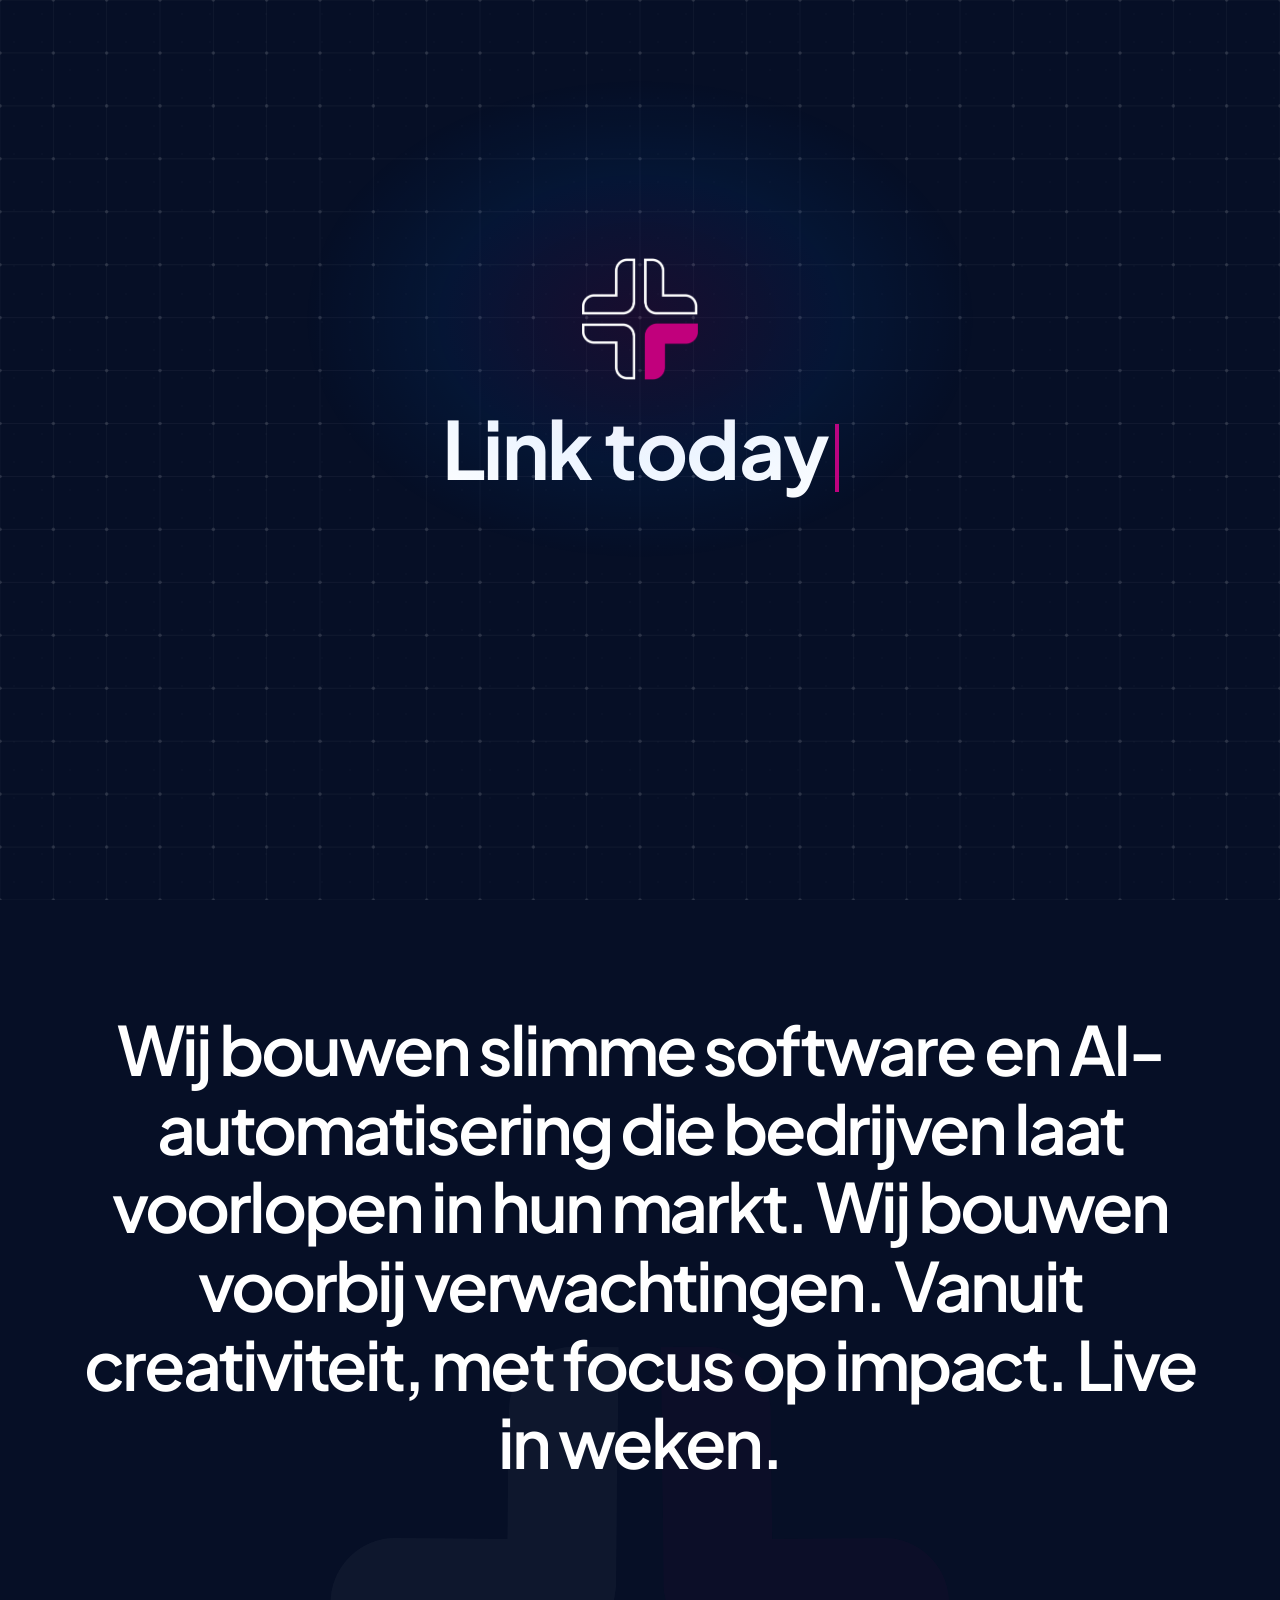
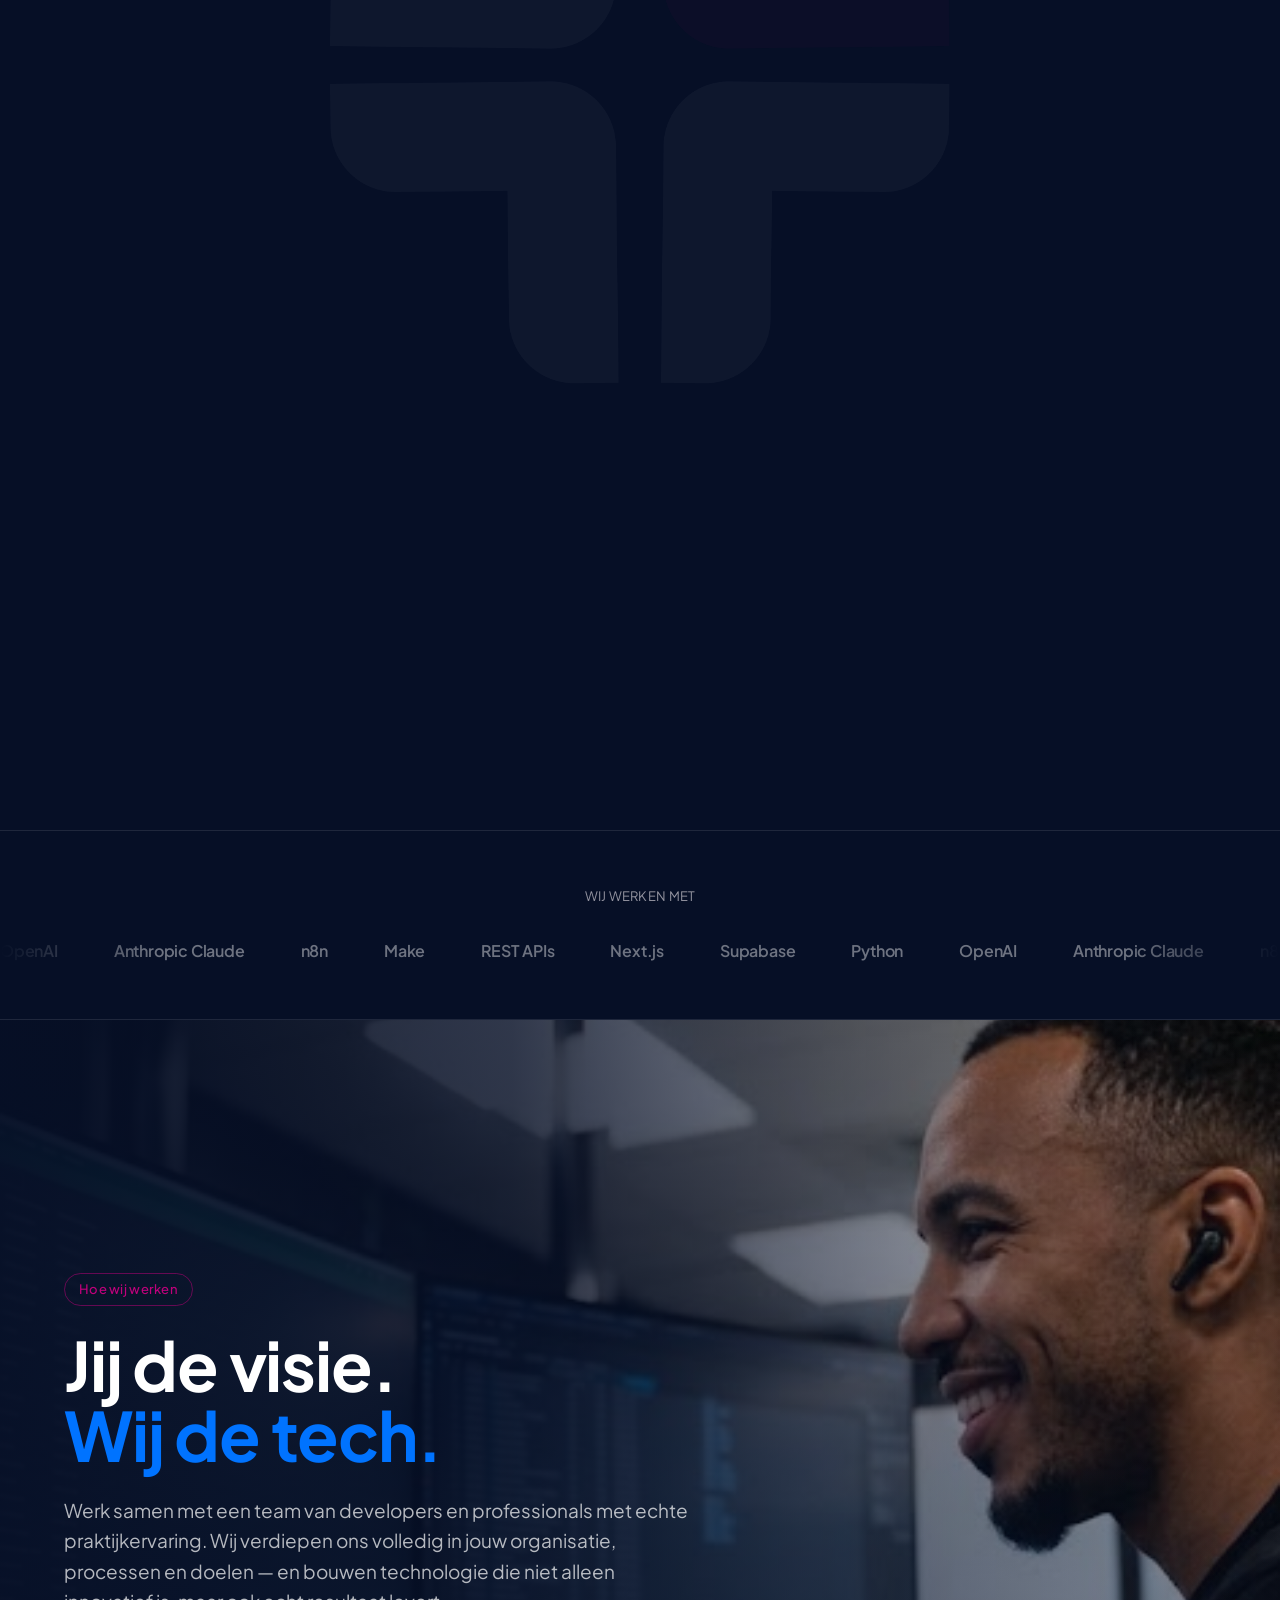
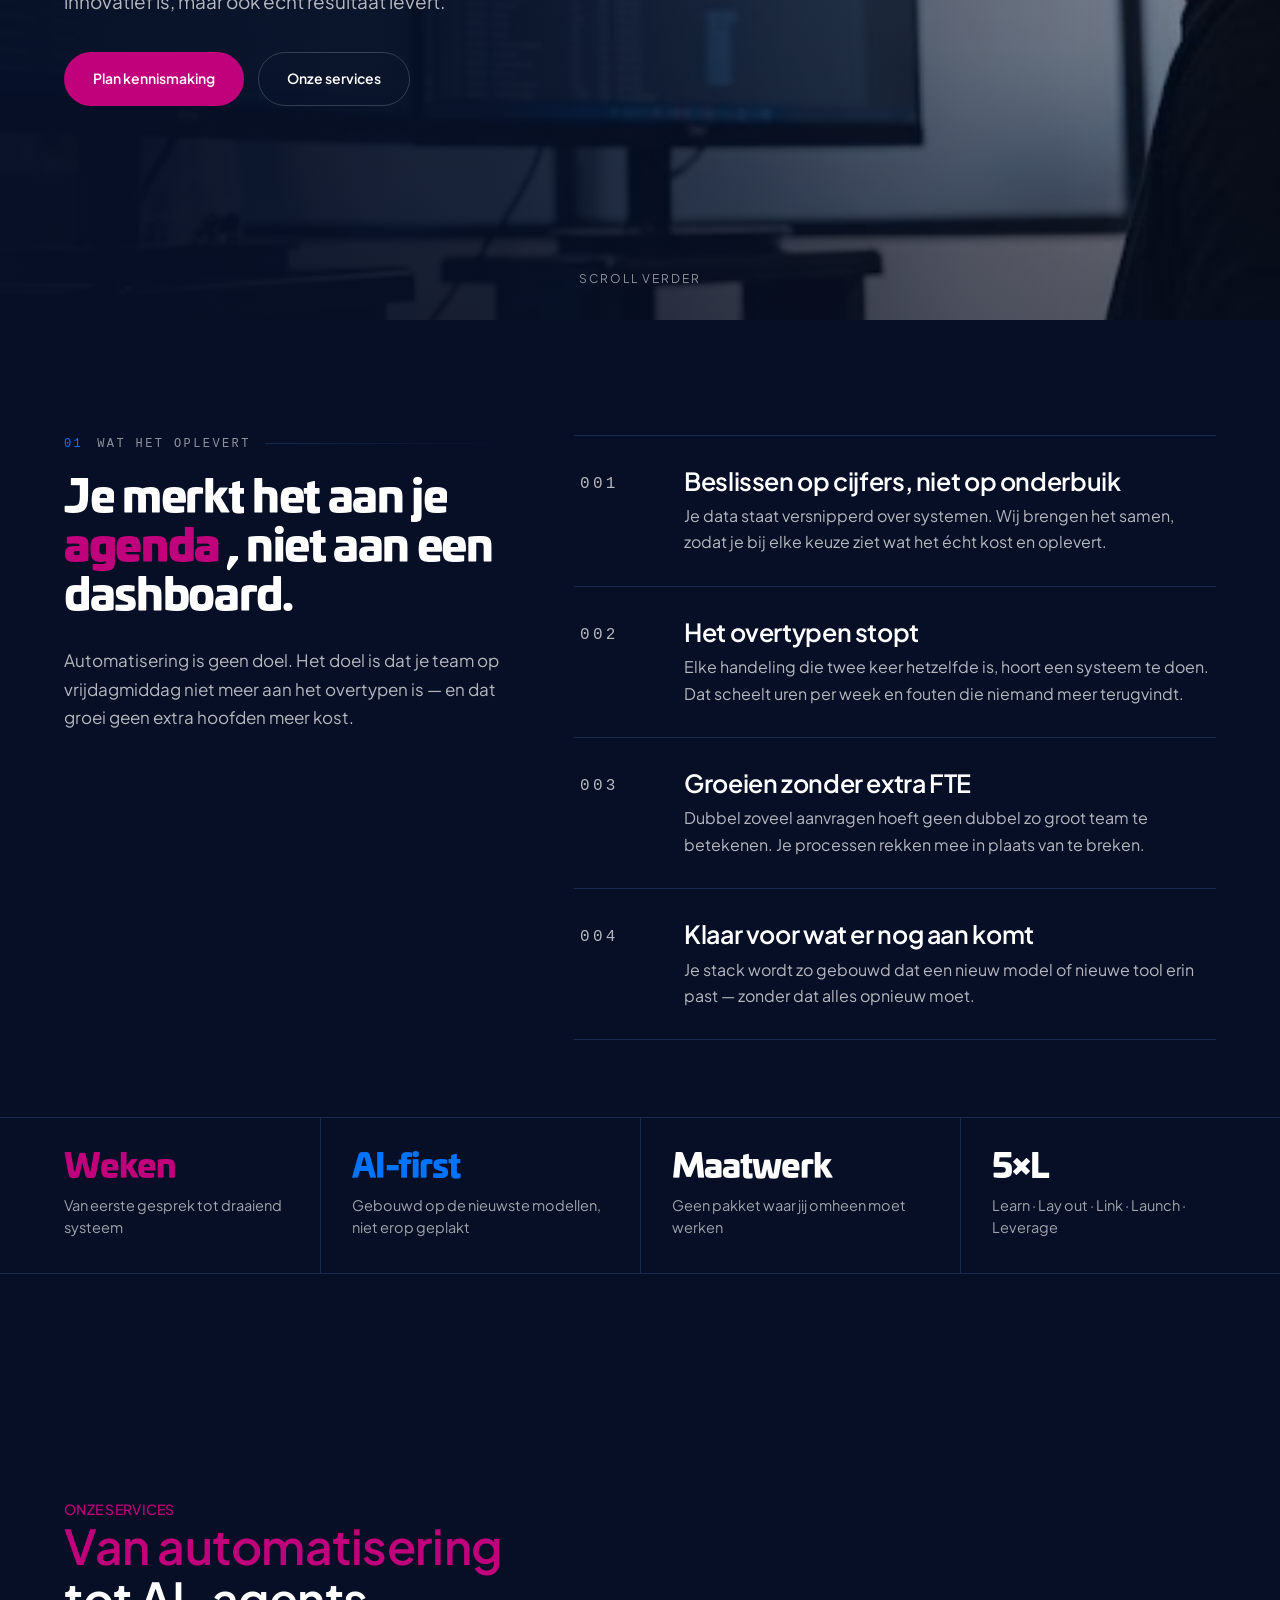
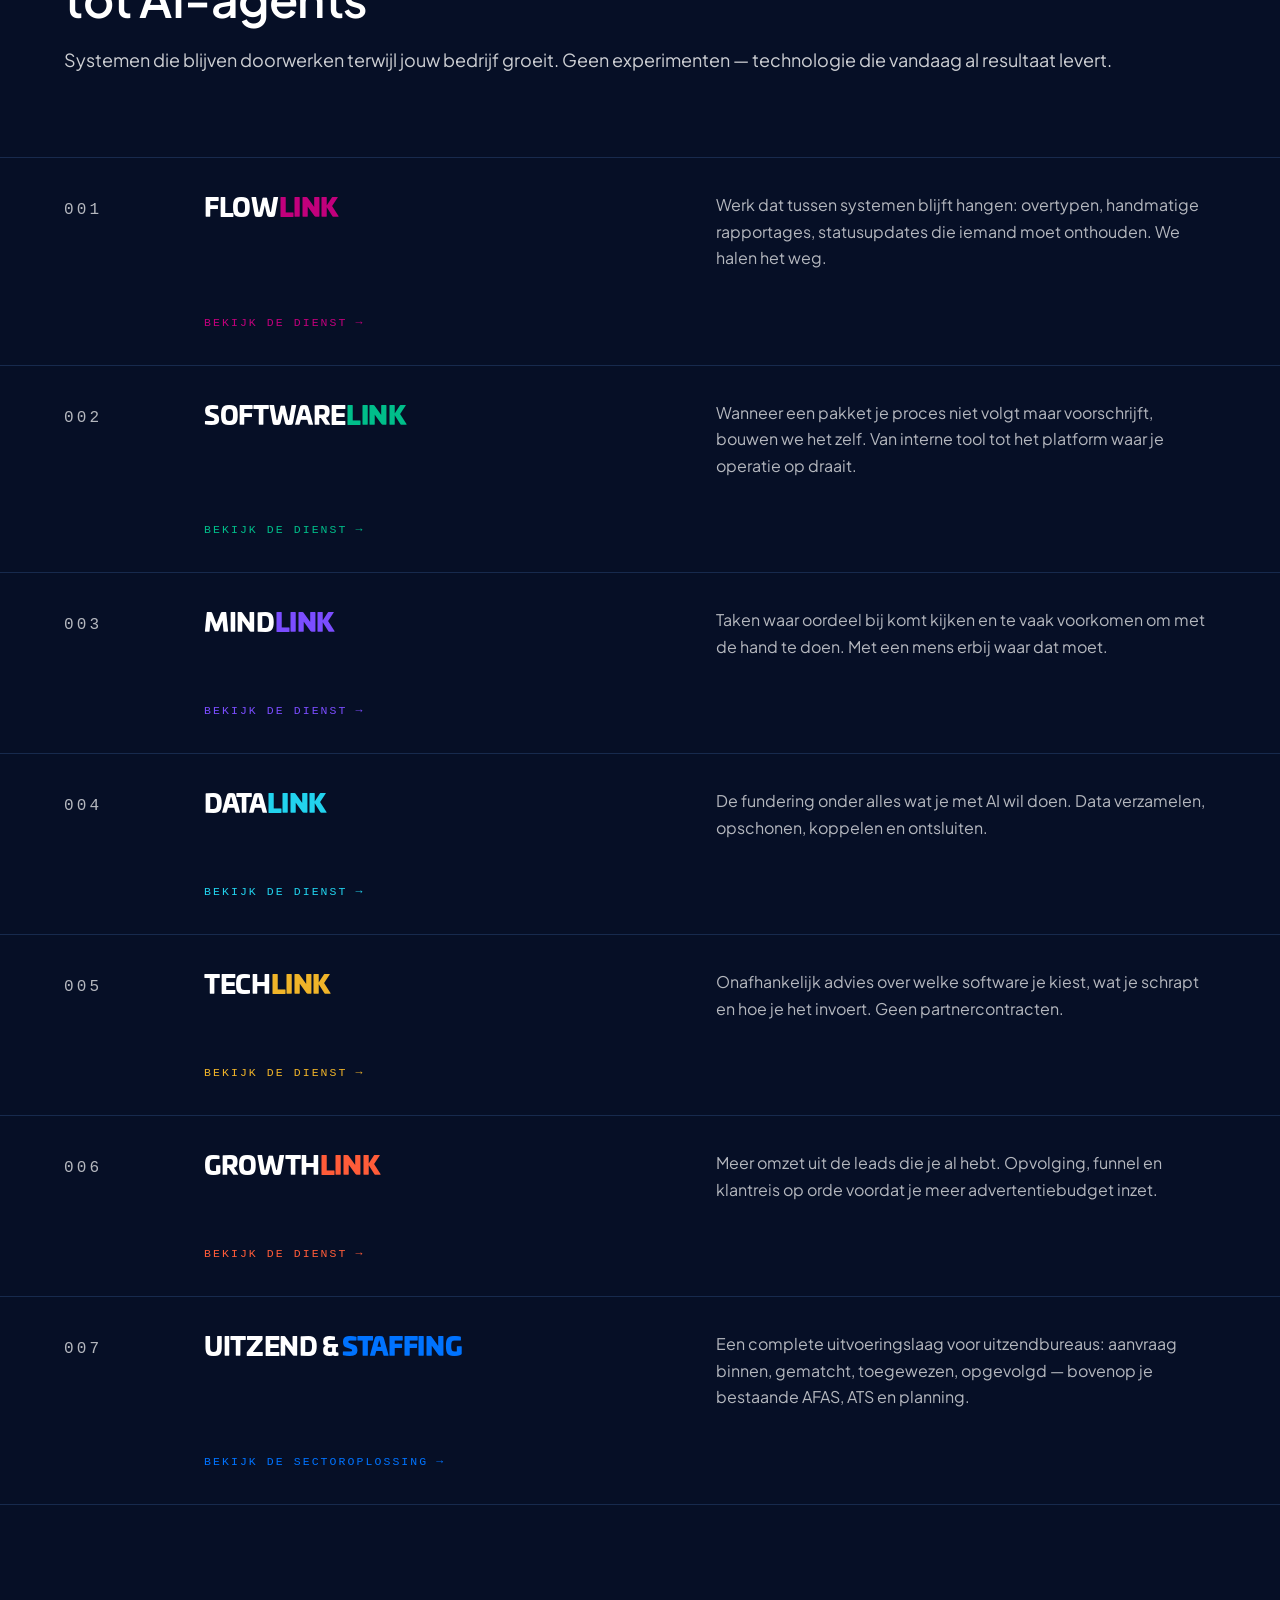
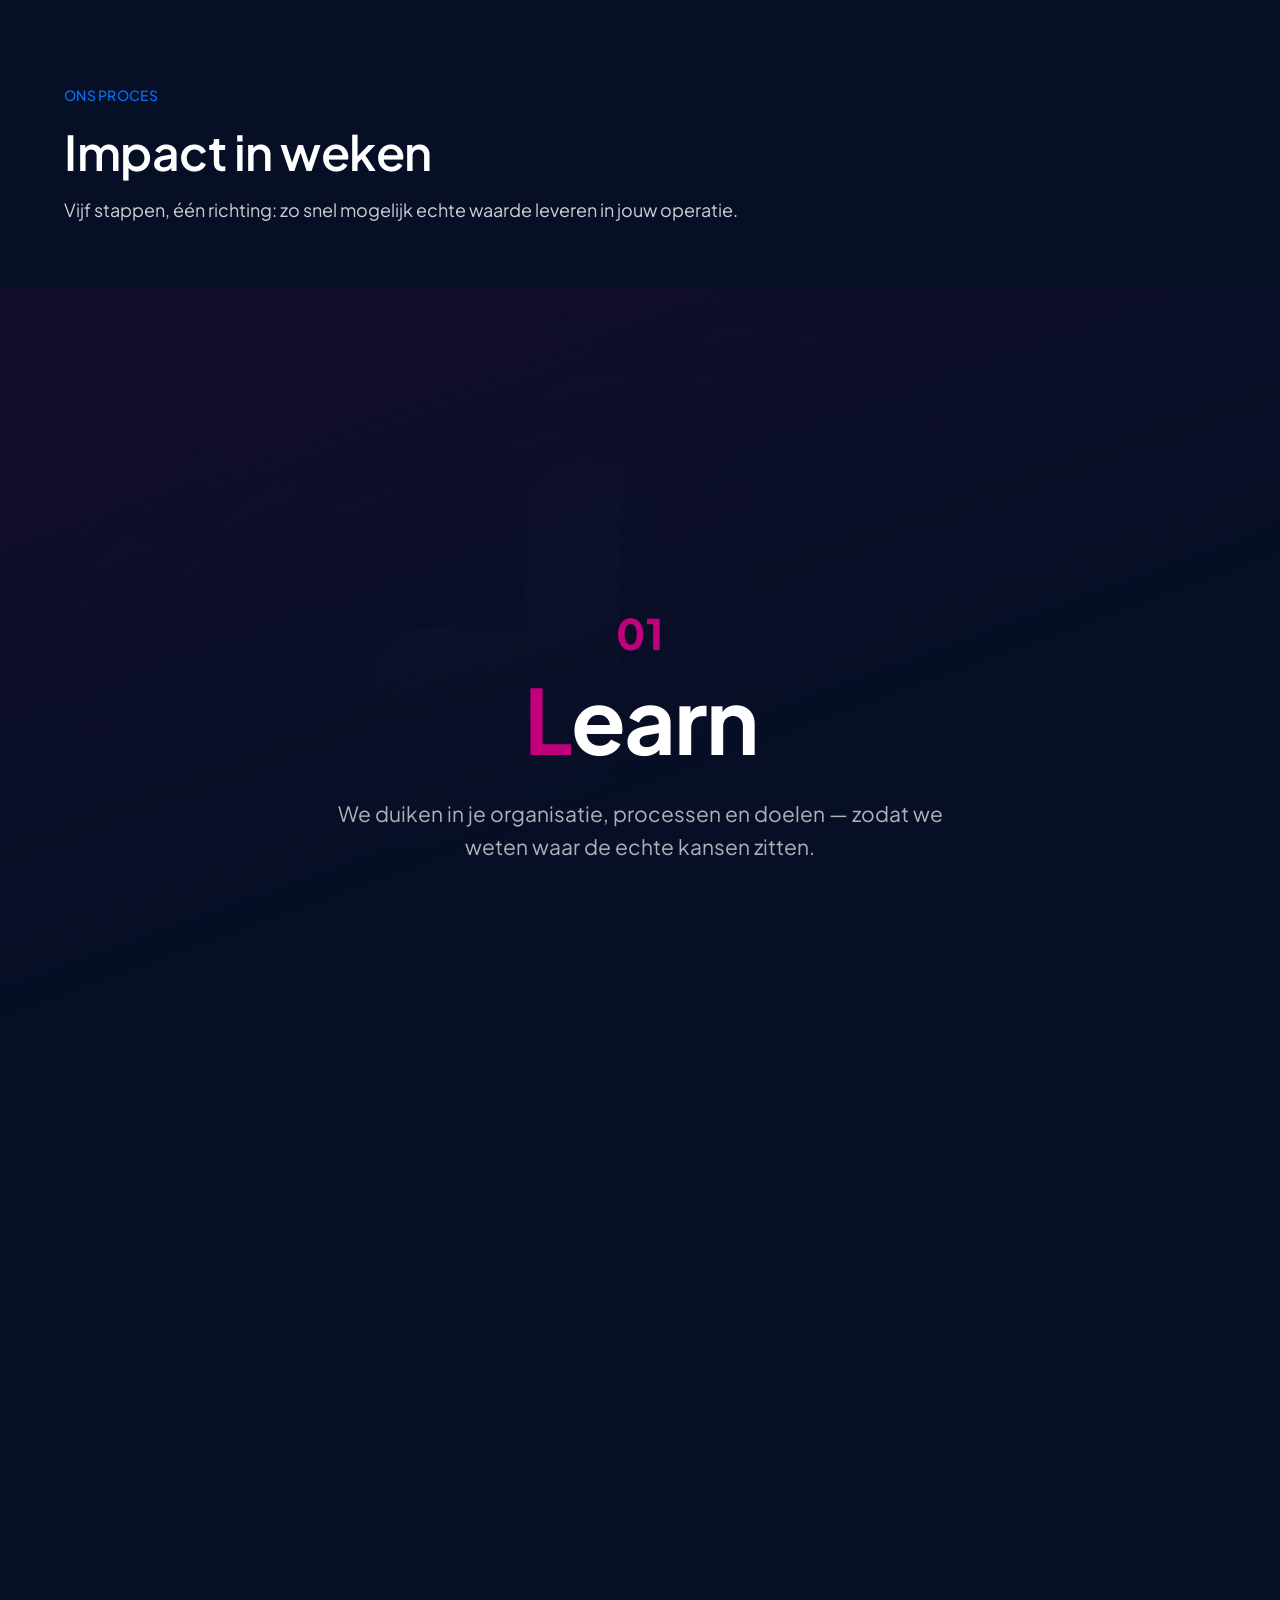
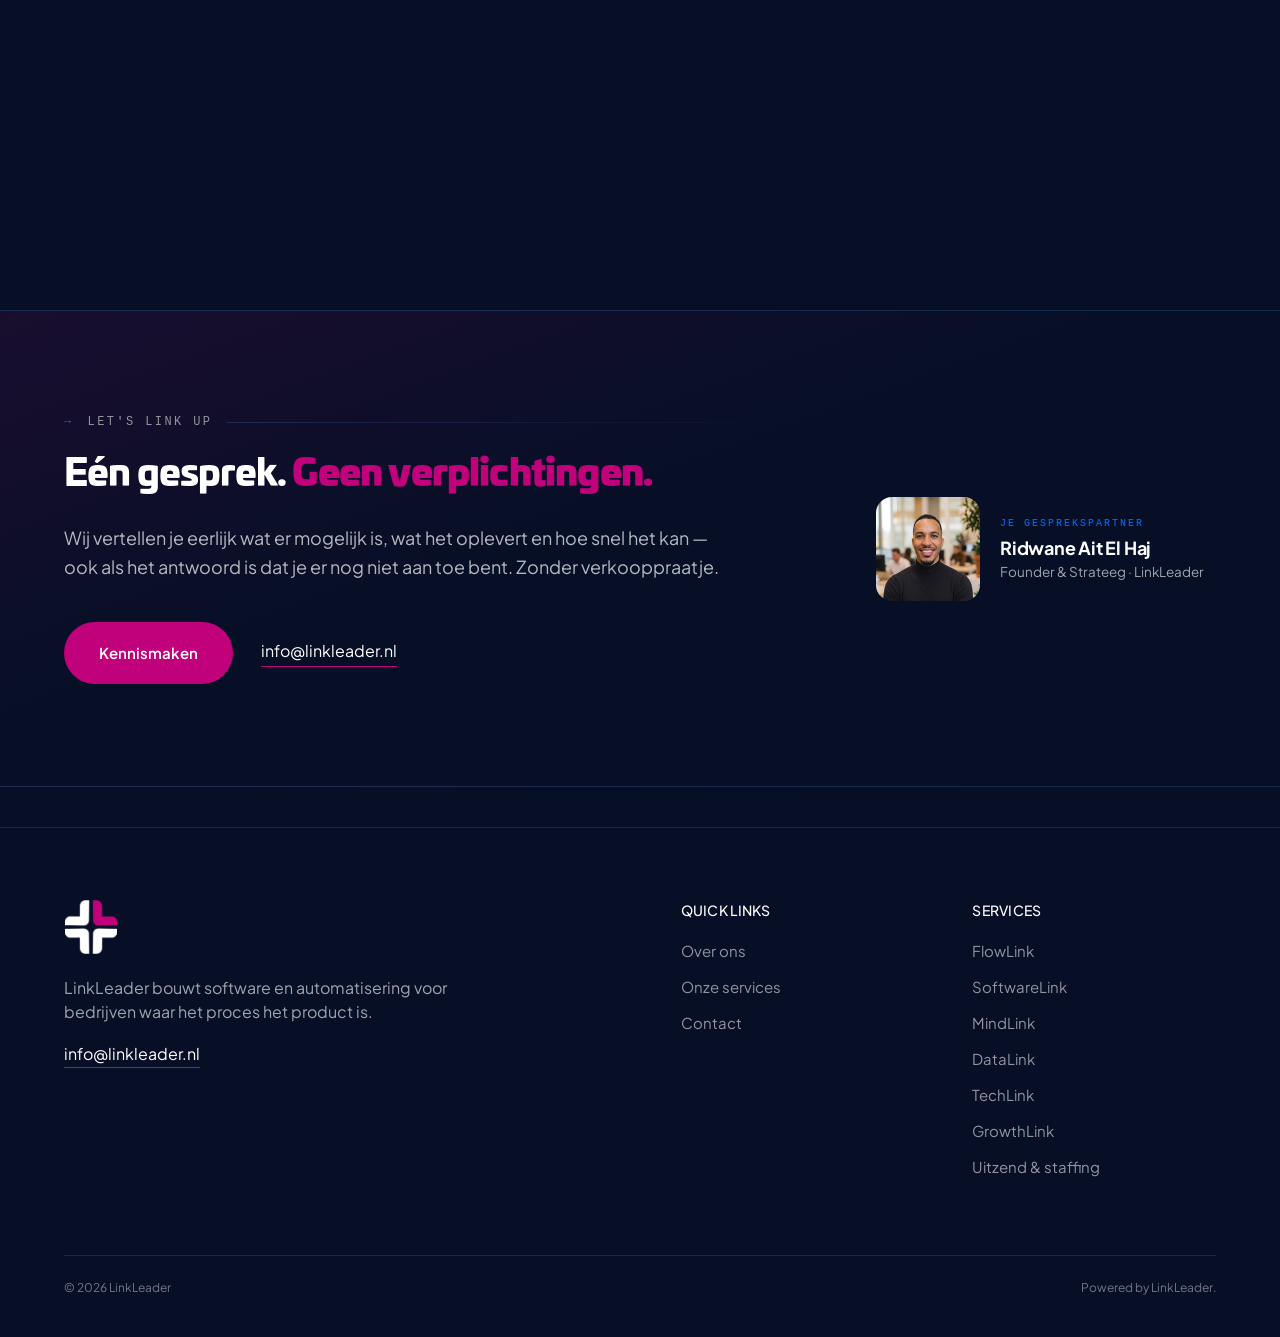
==== index.html @ 8838cc38 "Rename Index.html to index.html, fixing a stuck homepage deploy The homepage stopped picking up new " ====
<!DOCTYPE html>
<html lang="nl">
<head>
<meta charset="utf-8">
<meta name="viewport" content="width=device-width, initial-scale=1">
<title>LinkLeader — Jouw partner in AI &amp; Software</title>
<meta name="description" content="Wij bouwen slimme software en AI-automatisering die bedrijven laat voorlopen in hun markt. Vanuit creativiteit, met focus op impact. Live in weken.">
<link rel="preconnect" href="https://fonts.googleapis.com">
<link rel="preconnect" href="https://fonts.gstatic.com" crossorigin>
<link href="https://fonts.googleapis.com/css2?family=Plus+Jakarta+Sans:wght@400;500;600;700&family=Poppins:wght@900&display=swap" rel="stylesheet">
<link rel="stylesheet" href="styles.css?v=5">
<link rel="stylesheet" href="fl-kit.css?v=9">
<style>

@font-face{
  font-family:'Univia Pro Ultra';
  src:url('fonts/UniviaPro-Ultra.woff2') format('woff2'),
      url('fonts/UniviaPro-Ultra.otf') format('opentype');
  font-weight:900;
  font-style:normal;
  font-display:swap;
}

@font-face{
  font-family:'Univia Pro Black';
  src:url('fonts/UniviaPro-Black.woff2') format('woff2'),
      url('fonts/UniviaPro-Black.otf') format('opentype');
  font-weight:800;
  font-style:normal;
  font-display:swap;
}

/* ===== INLINE TYPEWRITER HERO ===== */
html{
  overflow-x:hidden;
}

/* Navigatie en pagina-inhoud zijn bij laden nog verborgen.
   De typewriter staat gewoon in de normale documentflow. */
.nav{
  opacity:0;
  visibility:hidden;
  transition:opacity .8s ease, visibility 0s linear .8s;
}

body.intro-complete .nav{
  opacity:1;
  visibility:visible;
  transition:opacity .8s ease;
}


/* Menu verschijnt na de typewriter en blijft vervolgens bovenaan staan */
.nav{
  position:fixed;
  top:0;
  left:0;
  right:0;
  width:100%;
  z-index:1000;
}

.typewriter-hero{
  min-height:100svh;
  position:relative;
  display:flex;
  align-items:center;
  justify-content:center;
  overflow:hidden;
  background:#060f26;
}

.typewriter-hero__canvas{
  position:absolute;
  inset:0;
  width:100%;
  height:100%;
  display:block;
  pointer-events:none;
  z-index:0;
}

.typewriter-hero__glow{
  position:absolute;
  top:50%;
  left:50%;
  transform:translate(-50%,-50%);
  width:700px;
  height:500px;
  border-radius:9999px;
  background:radial-gradient(
    ellipse,
    rgba(193,0,124,.10) 0%,
    rgba(0,115,255,.07) 40%,
    transparent 68%
  );
  pointer-events:none;
  z-index:0;
}

.typewriter-hero__content{
  position:relative;
  z-index:1;
  text-align:center;
  display:flex;
  flex-direction:column;
  align-items:center;
  padding:48px 24px;
}

.typewriter-logo{
  position:relative;
  margin:0 auto 24px;
}

.typewriter-line{
  font-family:'Plus Jakarta Sans',Inter,ui-sans-serif,system-ui,sans-serif;
  font-size:clamp(32px,6.4vw,80px);
  font-weight:700;
  letter-spacing:-1.5px;
  line-height:1.1;
  color:#fff;
  min-height:1.2em;
  overflow:hidden;
}

.typewriter-line .tw-link{
  font-family:'Univia Pro Ultra','Poppins',Inter,ui-sans-serif,system-ui,sans-serif;
  font-weight:900;
  color:var(--pink,#C1007C);
}
.typewriter-line .tw-leader{
  font-family:'Univia Pro Black','Poppins',Inter,ui-sans-serif,system-ui,sans-serif;
  font-weight:800;
  color:#fff;
}

.typewriter-cursor{
  display:inline-block;
  width:4px;
  height:.85em;
  background:#C1007C;
  margin-left:6px;
  vertical-align:middle;
  animation:blink-cursor 1s step-end infinite;
}

.typewriter-sub{
  font-family:'Plus Jakarta Sans',Inter,ui-sans-serif,system-ui,sans-serif;
  font-size:clamp(14px,1.8vw,20px);
  font-weight:400;
  color:rgba(255,255,255,.65);
  letter-spacing:.5px;
  margin-top:14px;
  opacity:0;
  transform:translateY(8px);
  transition:opacity .6s ease, transform .6s ease;
}

.typewriter-sub.visible{
  opacity:1;
  transform:translateY(0);
}

/* Two ways in, straight from the hero: browse the work, or book the intake.
   They ride in on the same cue as the subtitle so the intro stays one beat. */
.typewriter-actions{
  display:flex;align-items:center;justify-content:center;gap:16px;flex-wrap:wrap;
  margin-top:34px;
  opacity:0;transform:translateY(10px);
  transition:opacity .7s ease .25s, transform .7s cubic-bezier(.22,1,.36,1) .25s;
}
.typewriter-sub.visible ~ .typewriter-actions,
body.intro-complete .typewriter-actions{opacity:1;transform:none}

@media(max-width:560px){
  /* The labels are short enough to stay side by side — stretching them to full
     width would make them shout again, which is exactly what they shouldn't. */
  .typewriter-actions{gap:10px;margin-top:26px}
  .typewriter-actions .btn{padding:9px 16px;font-size:12.5px}
}

.typewriter-scroll{
  position:absolute;
  left:50%;
  bottom:28px;
  transform:translateX(-50%);
  z-index:2;
  opacity:0;
  transition:opacity .6s ease;
  color:rgba(255,255,255,.5);
  font-size:12px;
  letter-spacing:.16em;
  text-transform:uppercase;
}

body.intro-complete .typewriter-scroll{
  opacity:1;
}

@media(prefers-reduced-motion:reduce){
  .typewriter-cursor{animation:none}
  .typewriter-logo__image{transition:none}
  .nav{
    opacity:1;
    visibility:visible;
  }
}

/* ===== HERO ===== */
.home-hero{
  padding:130px 0 140px;
  position:relative;
  overflow:hidden;
}
.hero-bg{position:absolute;inset:0;pointer-events:none;z-index:0}
.hero-bg__grid{
  position:absolute;inset:0;
  background-image:
    linear-gradient(rgba(0,115,255,.045) 1px,transparent 1px),
    linear-gradient(90deg,rgba(0,115,255,.045) 1px,transparent 1px);
  background-size:52px 52px;
}
.hero-bg__glow{
  position:absolute;top:-20%;left:50%;transform:translateX(-50%);
  width:900px;height:700px;border-radius:9999px;
  background:radial-gradient(ellipse,rgba(193,0,124,.13) 0%,rgba(0,115,255,.09) 38%,transparent 68%);
  animation:pulse-glow 7s ease-in-out infinite;
}
.hero-bg__logo-wrap{
  position:absolute;inset:0;
  display:flex;align-items:center;justify-content:center;
}
.hero-bg__ring{position:absolute}
.ring1{width:860px;height:860px;animation:spin-cw 70s linear infinite;opacity:.065}
.ring2{width:580px;height:580px;animation:spin-ccw 46s linear infinite;opacity:.09}
.ring3{width:340px;height:340px;animation:spin-cw 30s linear infinite;opacity:.12}

@keyframes spin-cw{from{transform:rotate(0deg)}to{transform:rotate(360deg)}}
@keyframes spin-ccw{from{transform:rotate(0deg)}to{transform:rotate(-360deg)}}
@keyframes pulse-glow{0%,100%{opacity:.8;transform:translateX(-50%) scale(1)}50%{opacity:1;transform:translateX(-50%) scale(1.06)}}
@media(prefers-reduced-motion:reduce){
  .ring1,.ring2,.ring3,.hero-bg__glow{animation:none}
}

.hero-inner{position:relative;z-index:1}
.hero-grid{display:grid;grid-template-columns:1fr 1fr;gap:72px;align-items:center}

/* badge */
.hero-badge{
  display:inline-flex;align-items:center;gap:10px;
  border:1px solid rgba(193,0,124,.45);border-radius:var(--r-pill);
  padding:7px 16px 7px 10px;margin-bottom:32px;
}
.hero-badge__dot{
  width:8px;height:8px;border-radius:9999px;background:var(--pink);
  box-shadow:0 0 8px 2px rgba(193,0,124,.6);
  animation:blink 2.4s ease-in-out infinite;
}
@keyframes blink{0%,100%{opacity:1}50%{opacity:.3}}
.hero-badge span{font-size:13px;font-weight:500;letter-spacing:.28px;color:var(--pink-soft)}

.hero-title{font-size:clamp(48px,6.5vw,84px);line-height:1;letter-spacing:-2px;font-weight:700;margin:0 0 12px}
.hero-title em{font-style:normal;color:var(--pink)}
.hero-sub{font-size:clamp(18px,2vw,22px);font-weight:600;color:var(--blue);margin:0 0 28px;letter-spacing:-.3px}
.hero-body{font-size:17px;line-height:1.65;color:rgba(255,255,255,.72);max-width:540px;margin:0 0 42px}
.hero-actions{display:flex;gap:14px;flex-wrap:wrap}

/* stat strip */
.hero-stats{display:flex;gap:0;margin-top:52px;border:1px solid var(--rule);border-radius:var(--r-sm);overflow:hidden}
.hero-stat{flex:1;padding:18px 22px;border-right:1px solid var(--rule)}
.hero-stat:last-child{border-right:0}
.hero-stat__val{font-size:26px;font-weight:700;letter-spacing:-.5px;color:#fff}
.hero-stat__val span{color:var(--pink)}
.hero-stat__label{font-size:13px;color:var(--muted);margin-top:3px}

/* console card */
.console{
  border:1px solid rgba(0,115,255,.45);border-radius:var(--r-lg);
  background:linear-gradient(160deg,#050c1f 0%,#070f22 100%);
  overflow:hidden;
}
.console__bar{
  display:flex;align-items:center;gap:8px;
  padding:13px 18px;border-bottom:1px solid rgba(255,255,255,.06);
  background:rgba(255,255,255,.02);
}
.console__dots{display:flex;gap:6px}
.console__dots i{width:10px;height:10px;border-radius:9999px;display:block}
.d1{background:rgba(255,90,90,.7)} .d2{background:rgba(255,190,50,.7)} .d3{background:rgba(50,210,100,.7)}
.console__title{font-size:12px;color:var(--slate);letter-spacing:.5px;margin-left:8px}
.console__body{padding:22px 20px;font-size:13px;font-family:'Plus Jakarta Sans',monospace;line-height:1.7}
.cl{display:block;padding:1px 0}
.cl-dim{color:rgba(255,255,255,.25)}
.cl-pink{color:var(--pink-soft)}
.cl-blue{color:#60b0ff}
.cl-green{color:#4ade80}
.cl-white{color:rgba(255,255,255,.85)}
.cl-muted{color:var(--muted)}
.cl-indent{padding-left:18px}
.cursor{
  display:inline-block;width:8px;height:14px;
  background:var(--pink);vertical-align:middle;margin-left:4px;
  animation:blink-cursor 1.1s step-end infinite;
}
@keyframes blink-cursor{0%,100%{opacity:1}50%{opacity:0}}

/* agent chips */
.agent-row{display:flex;gap:8px;flex-wrap:wrap;margin:14px 0 6px}
.agent-chip{
  display:inline-flex;align-items:center;gap:6px;
  border:1px solid rgba(255,255,255,.1);border-radius:var(--r-sm);
  padding:5px 11px;font-size:12px;color:rgba(255,255,255,.7);
}
.agent-chip__status{width:6px;height:6px;border-radius:9999px;flex:none}
.status-on{background:#4ade80;box-shadow:0 0 5px rgba(74,222,128,.6)}
.status-wait{background:#facc15}

/* ===== METRICS BAND ===== */

/* ===== LOGO CLOUD (infinite scroll, wisselt later naar echte logo's) ===== */
/* A quiet strip on the page surface, marked by rules rather than a fill —
   it sat on its own darker background back when the page was lighter. */
.logo-cloud{padding:56px 0;border-top:1px solid var(--rule);border-bottom:1px solid var(--rule)}
.logo-cloud__label{
  text-align:center;font-size:13px;letter-spacing:.28px;text-transform:uppercase;
  color:var(--muted);margin:0 0 32px;
}
.logo-cloud__viewport{
  overflow:hidden;
  -webkit-mask-image:linear-gradient(to right,transparent,#000 12%,#000 88%,transparent);
  mask-image:linear-gradient(to right,transparent,#000 12%,#000 88%,transparent);
}
.logo-cloud__track{
  display:flex;align-items:center;gap:56px;width:max-content;
  animation-name:logo-scroll;
  animation-duration:28s;
  animation-timing-function:linear;
  animation-iteration-count:infinite;
}
.logo-cloud__item{
  font-size:16px;font-weight:600;letter-spacing:-.2px;color:rgba(255,255,255,.42);
  white-space:nowrap;flex-shrink:0;
}
@keyframes logo-scroll{from{transform:translateX(0)}to{transform:translateX(-50%)}}

@media(prefers-reduced-motion:reduce){
  .logo-cloud__track{animation:none}
}

/* ===== VISIE (Apple-style, gestapeld) ===== */
.visie-tag{
  display:inline-block;border:1px solid rgba(193,0,124,.5);border-radius:var(--r-xl);
  padding:6px 14px;font-size:13px;font-weight:500;letter-spacing:.28px;color:var(--pink);
  margin-bottom:24px;
}
.visie2__title{font-size:clamp(42px,5.6vw,68px);line-height:1.02;letter-spacing:-1.2px;font-weight:700;margin:0 0 26px}
.visie2__title em{font-style:normal;color:var(--blue)}
.visie2__body{font-size:19px;line-height:1.6;color:rgba(255,255,255,.7);margin:0 0 36px;max-width:600px}
.visie2__actions{display:flex;gap:14px;flex-wrap:wrap}

/* ===== FULLSCREEN PHOTO HERO (herbruikbaar patroon voor elke pagina) ===== */
.photo-hero{
  position:relative;
  min-height:100svh;
  display:flex;
  align-items:center;
  overflow:hidden;
}
.photo-hero__media{position:absolute;inset:0;z-index:0}
.photo-hero__img{width:100%;height:100%;object-fit:cover;display:block}
.photo-hero__overlay{
  position:absolute;inset:0;
  background:
    linear-gradient(90deg,rgba(6,15,38,.96) 0%,rgba(6,15,38,.8) 40%,rgba(6,15,38,.3) 75%,rgba(6,15,38,.05) 100%),
    linear-gradient(180deg,rgba(6,15,38,.15) 0%,rgba(6,15,38,.55) 100%);
}
/* Anchored to the page gutter like every other section — .shell's max-width
   plus auto margins used to centre this block, so it started ~430px in while
   everything above and below it started at the gutter. The reading measure
   moves onto the children instead. */
.photo-hero__content{
  position:relative;z-index:1;
  max-width:none;margin:0;
  padding:140px var(--bleed-gut) 100px;
}
.photo-hero__content > *{max-width:640px}
.photo-hero__scroll{
  position:absolute;left:50%;bottom:32px;transform:translateX(-50%);z-index:1;
  color:rgba(255,255,255,.55);font-size:12px;letter-spacing:.16em;text-transform:uppercase;
}

@media(max-width:1024px){
  .photo-hero__overlay{
    background:
      linear-gradient(180deg,rgba(6,15,38,.25) 0%,rgba(6,15,38,.65) 55%,rgba(6,15,38,.97) 100%);
  }
  .photo-hero__content{padding:120px var(--bleed-gut) 90px}
}

/* ===== WAT HET OPLEVERT ===== */
.proof__grid{
  display:grid;grid-template-columns:minmax(0,.82fr) minmax(0,1.18fr);
  gap:clamp(40px,5vw,88px);align-items:start;
}
/* The intro stays put while the rows scroll past it, so the claim and the
   evidence are on screen together. */
.proof__intro{position:sticky;top:120px}
.proof__title{
  margin:0;font-size:clamp(30px,3.5vw,50px);line-height:1.1;letter-spacing:-.03em;
  font-family:'Univia Pro Black','Plus Jakarta Sans',sans-serif;font-weight:800;color:#fff;
}
.proof__title em{
  font-family:'Univia Pro Ultra','Plus Jakarta Sans',sans-serif;font-weight:900;
  font-style:normal;color:var(--pink);
}
.proof__lead{margin:24px 0 0;max-width:42ch;color:var(--t-70);font-size:17px;line-height:1.65}
.proof__rows{max-width:none;border-top:1px solid var(--fl-line)}
.proof__rows .build-row{grid-template-columns:78px minmax(0,1fr);gap:6px 26px;padding:30px 6px}
.proof__rows .build-row p:not(.build-row__num){grid-column:2}

/* signature strip — the four things that stay true on every project */
.sigstrip{
  display:grid;grid-template-columns:repeat(4,1fr);
  margin-top:clamp(56px,6vw,96px);
  border-top:1px solid var(--fl-line);border-bottom:1px solid var(--fl-line);
}
.sigstrip__cell{
  padding:34px clamp(20px,2.4vw,40px);
  display:flex;flex-direction:column;gap:10px;
  transition:background-color .4s ease;
}
/* Outer cells pick up the page gutter so the strip lines up with the rows
   above it; the inner ones stay tight. Must come after the shorthand. */
.sigstrip__cell:first-child{padding-left:var(--bleed-gut)}
.sigstrip__cell:last-child{padding-right:var(--bleed-gut)}
.sigstrip__cell + .sigstrip__cell{border-left:1px solid var(--fl-line)}
.sigstrip__cell:hover{background:rgba(0,115,255,.05)}
.sigstrip__val{
  font-family:'Univia Pro Black','Plus Jakarta Sans',sans-serif;font-weight:800;
  font-size:clamp(24px,2.6vw,34px);line-height:1;letter-spacing:-.03em;color:#fff;
}
.sigstrip__val--pink{color:var(--pink)}
.sigstrip__val--blue{color:var(--blue)}
.sigstrip__label{font-size:14.5px;line-height:1.5;color:var(--t-62);max-width:26ch}

@media(max-width:1024px){
  .proof__grid{grid-template-columns:1fr;gap:44px}
  .proof__intro{position:static}
  .sigstrip{grid-template-columns:1fr 1fr}
  .sigstrip__cell:nth-child(3){border-left:0}
  .sigstrip__cell:nth-child(n+3){border-top:1px solid var(--fl-line)}
}
@media(max-width:640px){
  .sigstrip{grid-template-columns:1fr}
  /* Stacked, so every cell spans the page and takes the page gutter. */
  .sigstrip__cell{padding-left:var(--bleed-gut);padding-right:var(--bleed-gut)}
  .sigstrip__cell + .sigstrip__cell{border-left:0;border-top:1px solid var(--fl-line)}
  .proof__rows .build-row{grid-template-columns:1fr;gap:10px}
  .proof__rows .build-row p:not(.build-row__num){grid-column:1}
}

/* ===== PROCES (horizontale scroll-cards, overlappende stapel) ===== */
.proc3__head{max-width:760px;margin-bottom:64px}
/* One sticky viewport plus a fixed run of scroll per card transition, so the
   pacing stays identical no matter how many cards the track holds.
   svh (not vh) keeps mobile from jumping when the URL bar hides. */
.proc3__scroll{position:relative;--proc-run:248svh;height:calc(100svh + var(--proc-run))}
.proc3__sticky{
  position:sticky;top:0;height:100svh;
  display:flex;align-items:center;justify-content:center;overflow:hidden;
}
.proc3__bg{position:absolute;inset:0;overflow:hidden;z-index:0}
.proc3__bg::after{
  content:"";position:absolute;inset:0;
  background:radial-gradient(ellipse at center,rgba(6,15,38,.35) 0%,rgba(6,15,38,.9) 70%);
}
.proc3__logo-bg{
  position:absolute;top:50%;left:50%;
  transform:translate(-50%,-50%);
  width:min(42vw,620px);height:auto;
  object-fit:contain;
  opacity:.05;
  pointer-events:none;
}

@media(max-width:1024px){
  .proc3__logo-bg{width:min(58vw,440px)}
}
@media(max-width:720px){
  .proc3__logo-bg{width:min(78vw,340px)}
}

.proc3__track{
  position:relative;
  width:100%;height:100%;
}
.proc3__card{
  position:absolute;inset:0;
  background:linear-gradient(160deg,rgba(193,0,124,.08) 0%,var(--navy-deep) 55%);
  padding:60px;display:flex;flex-direction:column;align-items:center;justify-content:center;text-align:center;
  will-change:transform;
}
.proc3__card:nth-child(1){z-index:1}
.proc3__card:nth-child(2){z-index:2}
.proc3__card:nth-child(3){z-index:3}
.proc3__card:nth-child(4){z-index:4}
.proc3__card:nth-child(5){z-index:5}
.proc3__num{
  color:var(--pink);font-weight:900;
  font-size:clamp(28px,3.4vw,42px);letter-spacing:1px;
  line-height:1;margin-bottom:20px;
}
.proc3__card h3{font-size:clamp(44px,7vw,90px);font-weight:700;letter-spacing:-2px;margin:0 0 24px;color:#fff;line-height:1;min-height:1.1em}
.proc3__card h3 .lead-letter{color:var(--pink)}
.proc3__card p{margin:0;font-size:clamp(17px,2vw,21px);line-height:1.6;color:rgba(255,255,255,.68);max-width:640px}

@media(max-width:720px){
  .proc3__scroll{--proc-run:200svh}
  .proc3__card{padding:36px 24px}
}

@media(prefers-reduced-motion:reduce){
  .proc3__scroll{height:auto}
  .proc3__sticky{position:relative;height:auto;overflow:visible;padding:0}
  .proc3__track{position:static;width:auto;height:auto;display:flex;flex-direction:column;gap:20px;max-width:none}
  .proc3__card{position:static;inset:auto;width:100%;min-height:60vh;transform:none !important}
}

/* ===== CTA ===== */
.cta-band{
  border:1px solid var(--rule-strong);border-radius:var(--r-lg);
  background:linear-gradient(135deg,#0c1c40 0%,#0a1837 55%,#140f2a 100%);
  padding:80px 72px;
  display:grid;grid-template-columns:1.3fr .7fr;gap:64px;align-items:center;
  position:relative;overflow:hidden;
}
.cta-band::before{
  content:"";position:absolute;right:-80px;top:-80px;
  width:360px;height:360px;border-radius:9999px;
  background:radial-gradient(circle,rgba(193,0,124,.12),transparent 65%);
  pointer-events:none;
}
.cta-band h2{font-size:clamp(32px,3.5vw,46px);letter-spacing:-.5px;margin:0 0 16px}
.cta-band p{font-size:17px;color:rgba(255,255,255,.7);margin:0}
.cta-card{
  border:1px solid var(--rule-strong);border-radius:var(--r-md);
  background:rgba(255,255,255,.03);padding:30px;
}
.cta-person{display:flex;align-items:center;gap:14px;margin-bottom:22px}
.cta-avatar{
  width:52px;height:52px;border-radius:9999px;flex-shrink:0;
  background:linear-gradient(140deg,var(--pink),var(--blue));
  display:flex;align-items:center;justify-content:center;
  font-weight:700;font-size:16px;color:#fff;
}
.cta-name{font-weight:600;font-size:15px}
.cta-role{font-size:13px;color:var(--muted)}


/* ===== CENTRALE SCROLLTEKST ===== */
.scroll-statement{
  position:relative;
  min-height:170vh;
  background:#060f26;
}

.scroll-statement__sticky{
  position:sticky;
  top:0;
  min-height:70svh;
  display:flex;
  align-items:center;
  justify-content:center;
}

.scroll-statement__inner{
  display:flex;
  justify-content:center;
  padding-top:110px;
  padding-bottom:110px;
}

.scroll-statement__text{
  width:min(1120px, 100%);
  margin:0;
  text-align:center;
  font-family:'Plus Jakarta Sans',Inter,ui-sans-serif,system-ui,sans-serif;
  font-size:clamp(34px,5.3vw,76px);
  font-weight:600;
  line-height:1.16;
  letter-spacing:-0.045em;
  color:#fff;
}

.scroll-char{
  position:relative;
  display:inline;
  opacity:.10;
  transition:opacity .12s linear;
  will-change:opacity;
}

.scroll-char.is-visible{
  opacity:1;
}

.scroll-word-space{
  display:inline;
}

@media(max-width:720px){
  .scroll-statement{
    min-height:150vh;
  }

  .scroll-statement__sticky{
    min-height:62svh;
  }

  .scroll-statement__inner{
    padding-left:22px;
    padding-right:22px;
  }

  .scroll-statement__text{
    font-size:clamp(30px,9vw,48px);
    line-height:1.2;
    letter-spacing:-0.035em;
  }
}

@media(prefers-reduced-motion:reduce){
  .scroll-statement{
    min-height:auto;
  }

  .scroll-statement__sticky{
    position:relative;
  }

  .scroll-char{
    opacity:1;
  }
}

/* ===== RESPONSIVE ===== */
@media(max-width:1024px){
  .home-hero{padding:80px 0 100px}
  .hero-grid{grid-template-columns:1fr;gap:52px}
  .ring1{width:560px;height:560px}
  .ring2{width:380px;height:380px}
  .ring3{width:220px;height:220px}
  .cta-band{grid-template-columns:1fr;padding:52px 40px;gap:36px}
}
@media(max-width:720px){
  .ring1{width:360px;height:360px}
  .ring2{width:250px;height:250px}
  .ring3{width:160px;height:160px}
  .hero-stats{flex-direction:column}
  .hero-stat{border-right:0;border-bottom:1px solid var(--rule)}
  .hero-stat:last-child{border-bottom:0}
  .cta-band{padding:36px 24px}
  .logo-cloud__track{gap:36px}
}

.typewriter-logo{
  width:clamp(82px,10vw,122px);
  aspect-ratio:1/1;
}

.typewriter-logo__image{
  position:absolute;
  inset:0;
  width:100%;
  height:100%;
  object-fit:contain;
  opacity:0;
  transition:opacity .16s linear;
}

.typewriter-logo__image.is-visible{
  opacity:1;
}

.scroll-statement__watermark{
  position:absolute;
  inset:0;
  overflow:hidden;
  display:flex;
  align-items:center;
  justify-content:center;
  pointer-events:none;
  z-index:0;
}

.scroll-statement__watermark img{
  width:min(58vw,620px);
  height:auto;
  opacity:.035;
}

.scroll-statement__sticky{
  z-index:1;
}
.scroll-statement__inner{
  position:relative;
  z-index:1;
}

.cta-band__logo{
  position:absolute;
  right:48px;
  bottom:36px;
  width:108px;
  height:auto;
  opacity:.10;
  pointer-events:none;
}

.footer-brand{
  display:flex;
  align-items:center;
  gap:14px;
  margin-bottom:22px;
}

.footer-brand img{
  width:54px;
  height:54px;
  object-fit:contain;
}

.footer-brand span{
  color:#fff;
  font-size:20px;
  font-weight:700;
  letter-spacing:-.03em;
}

@media(max-width:720px){
  .brand-link__logo{
    width:38px;
    height:38px;
  }

  .typewriter-logo{
    width:82px;
  }

  .scroll-statement__watermark img{
    width:84vw;
  }

  .cta-band__logo{
    width:76px;
    right:18px;
    bottom:18px;
  }
}

</style>
</head>
<body>

<header class="nav">
  <div class="wide nav__inner">
    <a href="index.html" class="brand-link" aria-label="LinkLeader home">
      <img class="brand-link__logo" src="logo.png?v=1" alt="">
    </a>
    <nav class="nav__links">
      <a href="over-ons.html">Over ons</a>
      <a href="services.html">Onze services</a>
      <a href="contact.html">Contact</a>
    </nav>
    <a class="nav__cta" href="contact.html"><span>Samenwerken</span></a>
    <button class="nav__toggle" aria-expanded="false" aria-controls="mnav" aria-label="Menu"><span></span></button>
  </div>
  <div class="nav__panel wide" id="mnav">
    <a href="over-ons.html">Over ons</a>
    <a href="services.html">Onze services</a>
    <a href="contact.html">Contact</a>
    <a class="btn btn--primary btn--full" href="contact.html">Samenwerken</a>
  </div>
</header>

<!-- ============================= INLINE TYPEWRITER HERO ============================= -->
<section class="typewriter-hero" aria-label="LinkLeader introductie">
  <canvas class="typewriter-hero__canvas" id="kineticGrid" aria-hidden="true"></canvas>

  <div class="typewriter-hero__content">
    <div class="typewriter-logo" aria-hidden="true">
      <div class="typewriter-hero__glow"></div>
      <img class="typewriter-logo__image is-visible" data-logo="1" src="word-link.png" alt="">
      <img class="typewriter-logo__image" data-logo="2" src="word-today.png" alt="">
      <img class="typewriter-logo__image" data-logo="3" src="word-lead.png" alt="">
      <img class="typewriter-logo__image" data-logo="4" src="word-tomorrow.png" alt="">
      <img class="typewriter-logo__image" data-logo="final" src="logo.png?v=1" alt="LinkLeader logo">
    </div>

    <div class="typewriter-line" id="intro-line" aria-hidden="true">
      <span id="intro-text"></span><span class="typewriter-cursor" id="intro-cursor"></span>
    </div>

    <p class="typewriter-sub" id="intro-sub">Jouw partner in AI &amp; Software</p>

    <div class="typewriter-actions">
      <a class="btn btn--line btn--line-pink" href="services.html">Onze services</a>
      <a class="btn btn--line btn--line-blue" href="contact.html">Gratis intake</a>
    </div>
  </div>

  <div class="typewriter-scroll" aria-hidden="true">Scroll om verder te gaan</div>
</section>



<main class="page-content">

<!-- ============================= SCROLL TEXT STATEMENT ============================= -->
<section class="scroll-statement" aria-label="Waar LinkLeader voor staat">
  <div class="scroll-statement__watermark" aria-hidden="true">
    <img src="logo.png?v=1" alt="">
  </div>
  <div class="scroll-statement__sticky">
    <div class="wide scroll-statement__inner">
      <p class="scroll-statement__text" aria-label="Wij bouwen slimme software en AI-automatisering die bedrijven laat voorlopen in hun markt. Wij bouwen voorbij verwachtingen. Vanuit creativiteit, met focus op impact. Live in weken.">
        <span class="scroll-char" aria-hidden="true">W</span><span class="scroll-char" aria-hidden="true">i</span><span class="scroll-char" aria-hidden="true">j</span><span class="scroll-word-space" aria-hidden="true"> </span><span class="scroll-char" aria-hidden="true">b</span><span class="scroll-char" aria-hidden="true">o</span><span class="scroll-char" aria-hidden="true">u</span><span class="scroll-char" aria-hidden="true">w</span><span class="scroll-char" aria-hidden="true">e</span><span class="scroll-char" aria-hidden="true">n</span><span class="scroll-word-space" aria-hidden="true"> </span><span class="scroll-char" aria-hidden="true">s</span><span class="scroll-char" aria-hidden="true">l</span><span class="scroll-char" aria-hidden="true">i</span><span class="scroll-char" aria-hidden="true">m</span><span class="scroll-char" aria-hidden="true">m</span><span class="scroll-char" aria-hidden="true">e</span><span class="scroll-word-space" aria-hidden="true"> </span><span class="scroll-char" aria-hidden="true">s</span><span class="scroll-char" aria-hidden="true">o</span><span class="scroll-char" aria-hidden="true">f</span><span class="scroll-char" aria-hidden="true">t</span><span class="scroll-char" aria-hidden="true">w</span><span class="scroll-char" aria-hidden="true">a</span><span class="scroll-char" aria-hidden="true">r</span><span class="scroll-char" aria-hidden="true">e</span><span class="scroll-word-space" aria-hidden="true"> </span><span class="scroll-char" aria-hidden="true">e</span><span class="scroll-char" aria-hidden="true">n</span><span class="scroll-word-space" aria-hidden="true"> </span><span class="scroll-char" aria-hidden="true">A</span><span class="scroll-char" aria-hidden="true">I</span><span class="scroll-char" aria-hidden="true">-</span><span class="scroll-char" aria-hidden="true">a</span><span class="scroll-char" aria-hidden="true">u</span><span class="scroll-char" aria-hidden="true">t</span><span class="scroll-char" aria-hidden="true">o</span><span class="scroll-char" aria-hidden="true">m</span><span class="scroll-char" aria-hidden="true">a</span><span class="scroll-char" aria-hidden="true">t</span><span class="scroll-char" aria-hidden="true">i</span><span class="scroll-char" aria-hidden="true">s</span><span class="scroll-char" aria-hidden="true">e</span><span class="scroll-char" aria-hidden="true">r</span><span class="scroll-char" aria-hidden="true">i</span><span class="scroll-char" aria-hidden="true">n</span><span class="scroll-char" aria-hidden="true">g</span><span class="scroll-word-space" aria-hidden="true"> </span><span class="scroll-char" aria-hidden="true">d</span><span class="scroll-char" aria-hidden="true">i</span><span class="scroll-char" aria-hidden="true">e</span><span class="scroll-word-space" aria-hidden="true"> </span><span class="scroll-char" aria-hidden="true">b</span><span class="scroll-char" aria-hidden="true">e</span><span class="scroll-char" aria-hidden="true">d</span><span class="scroll-char" aria-hidden="true">r</span><span class="scroll-char" aria-hidden="true">i</span><span class="scroll-char" aria-hidden="true">j</span><span class="scroll-char" aria-hidden="true">v</span><span class="scroll-char" aria-hidden="true">e</span><span class="scroll-char" aria-hidden="true">n</span><span class="scroll-word-space" aria-hidden="true"> </span><span class="scroll-char" aria-hidden="true">l</span><span class="scroll-char" aria-hidden="true">a</span><span class="scroll-char" aria-hidden="true">a</span><span class="scroll-char" aria-hidden="true">t</span><span class="scroll-word-space" aria-hidden="true"> </span><span class="scroll-char" aria-hidden="true">v</span><span class="scroll-char" aria-hidden="true">o</span><span class="scroll-char" aria-hidden="true">o</span><span class="scroll-char" aria-hidden="true">r</span><span class="scroll-char" aria-hidden="true">l</span><span class="scroll-char" aria-hidden="true">o</span><span class="scroll-char" aria-hidden="true">p</span><span class="scroll-char" aria-hidden="true">e</span><span class="scroll-char" aria-hidden="true">n</span><span class="scroll-word-space" aria-hidden="true"> </span><span class="scroll-char" aria-hidden="true">i</span><span class="scroll-char" aria-hidden="true">n</span><span class="scroll-word-space" aria-hidden="true"> </span><span class="scroll-char" aria-hidden="true">h</span><span class="scroll-char" aria-hidden="true">u</span><span class="scroll-char" aria-hidden="true">n</span><span class="scroll-word-space" aria-hidden="true"> </span><span class="scroll-char" aria-hidden="true">m</span><span class="scroll-char" aria-hidden="true">a</span><span class="scroll-char" aria-hidden="true">r</span><span class="scroll-char" aria-hidden="true">k</span><span class="scroll-char" aria-hidden="true">t</span><span class="scroll-char" aria-hidden="true">.</span><span class="scroll-word-space" aria-hidden="true"> </span><span class="scroll-char" aria-hidden="true">W</span><span class="scroll-char" aria-hidden="true">i</span><span class="scroll-char" aria-hidden="true">j</span><span class="scroll-word-space" aria-hidden="true"> </span><span class="scroll-char" aria-hidden="true">b</span><span class="scroll-char" aria-hidden="true">o</span><span class="scroll-char" aria-hidden="true">u</span><span class="scroll-char" aria-hidden="true">w</span><span class="scroll-char" aria-hidden="true">e</span><span class="scroll-char" aria-hidden="true">n</span><span class="scroll-word-space" aria-hidden="true"> </span><span class="scroll-char" aria-hidden="true">v</span><span class="scroll-char" aria-hidden="true">o</span><span class="scroll-char" aria-hidden="true">o</span><span class="scroll-char" aria-hidden="true">r</span><span class="scroll-char" aria-hidden="true">b</span><span class="scroll-char" aria-hidden="true">i</span><span class="scroll-char" aria-hidden="true">j</span><span class="scroll-word-space" aria-hidden="true"> </span><span class="scroll-char" aria-hidden="true">v</span><span class="scroll-char" aria-hidden="true">e</span><span class="scroll-char" aria-hidden="true">r</span><span class="scroll-char" aria-hidden="true">w</span><span class="scroll-char" aria-hidden="true">a</span><span class="scroll-char" aria-hidden="true">c</span><span class="scroll-char" aria-hidden="true">h</span><span class="scroll-char" aria-hidden="true">t</span><span class="scroll-char" aria-hidden="true">i</span><span class="scroll-char" aria-hidden="true">n</span><span class="scroll-char" aria-hidden="true">g</span><span class="scroll-char" aria-hidden="true">e</span><span class="scroll-char" aria-hidden="true">n</span><span class="scroll-char" aria-hidden="true">.</span><span class="scroll-word-space" aria-hidden="true"> </span><span class="scroll-char" aria-hidden="true">V</span><span class="scroll-char" aria-hidden="true">a</span><span class="scroll-char" aria-hidden="true">n</span><span class="scroll-char" aria-hidden="true">u</span><span class="scroll-char" aria-hidden="true">i</span><span class="scroll-char" aria-hidden="true">t</span><span class="scroll-word-space" aria-hidden="true"> </span><span class="scroll-char" aria-hidden="true">c</span><span class="scroll-char" aria-hidden="true">r</span><span class="scroll-char" aria-hidden="true">e</span><span class="scroll-char" aria-hidden="true">a</span><span class="scroll-char" aria-hidden="true">t</span><span class="scroll-char" aria-hidden="true">i</span><span class="scroll-char" aria-hidden="true">v</span><span class="scroll-char" aria-hidden="true">i</span><span class="scroll-char" aria-hidden="true">t</span><span class="scroll-char" aria-hidden="true">e</span><span class="scroll-char" aria-hidden="true">i</span><span class="scroll-char" aria-hidden="true">t</span><span class="scroll-char" aria-hidden="true">,</span><span class="scroll-word-space" aria-hidden="true"> </span><span class="scroll-char" aria-hidden="true">m</span><span class="scroll-char" aria-hidden="true">e</span><span class="scroll-char" aria-hidden="true">t</span><span class="scroll-word-space" aria-hidden="true"> </span><span class="scroll-char" aria-hidden="true">f</span><span class="scroll-char" aria-hidden="true">o</span><span class="scroll-char" aria-hidden="true">c</span><span class="scroll-char" aria-hidden="true">u</span><span class="scroll-char" aria-hidden="true">s</span><span class="scroll-word-space" aria-hidden="true"> </span><span class="scroll-char" aria-hidden="true">o</span><span class="scroll-char" aria-hidden="true">p</span><span class="scroll-word-space" aria-hidden="true"> </span><span class="scroll-char" aria-hidden="true">i</span><span class="scroll-char" aria-hidden="true">m</span><span class="scroll-char" aria-hidden="true">p</span><span class="scroll-char" aria-hidden="true">a</span><span class="scroll-char" aria-hidden="true">c</span><span class="scroll-char" aria-hidden="true">t</span><span class="scroll-char" aria-hidden="true">.</span><span class="scroll-word-space" aria-hidden="true"> </span><span class="scroll-char" aria-hidden="true">L</span><span class="scroll-char" aria-hidden="true">i</span><span class="scroll-char" aria-hidden="true">v</span><span class="scroll-char" aria-hidden="true">e</span><span class="scroll-word-space" aria-hidden="true"> </span><span class="scroll-char" aria-hidden="true">i</span><span class="scroll-char" aria-hidden="true">n</span><span class="scroll-word-space" aria-hidden="true"> </span><span class="scroll-char" aria-hidden="true">w</span><span class="scroll-char" aria-hidden="true">e</span><span class="scroll-char" aria-hidden="true">k</span><span class="scroll-char" aria-hidden="true">e</span><span class="scroll-char" aria-hidden="true">n</span><span class="scroll-char" aria-hidden="true">.</span>
      </p>
    </div>
  </div>
</section>

<!-- ============================= LOGO CLOUD (infinite scroll) ============================= -->
<section class="logo-cloud">
  <div class="wide">
    <p class="logo-cloud__label">Wij werken met</p>
  </div>
  <div class="logo-cloud__viewport">
    <div class="logo-cloud__track">
      <span class="logo-cloud__item">OpenAI</span>
      <span class="logo-cloud__item">Anthropic Claude</span>
      <span class="logo-cloud__item">n8n</span>
      <span class="logo-cloud__item">Make</span>
      <span class="logo-cloud__item">REST APIs</span>
      <span class="logo-cloud__item">Next.js</span>
      <span class="logo-cloud__item">Supabase</span>
      <span class="logo-cloud__item">Python</span>
      <span class="logo-cloud__item" aria-hidden="true">OpenAI</span>
      <span class="logo-cloud__item" aria-hidden="true">Anthropic Claude</span>
      <span class="logo-cloud__item" aria-hidden="true">n8n</span>
      <span class="logo-cloud__item" aria-hidden="true">Make</span>
      <span class="logo-cloud__item" aria-hidden="true">REST APIs</span>
      <span class="logo-cloud__item" aria-hidden="true">Next.js</span>
      <span class="logo-cloud__item" aria-hidden="true">Supabase</span>
      <span class="logo-cloud__item" aria-hidden="true">Python</span>
    </div>
  </div>
</section>

<!-- ============================= VISIE — FULLSCREEN PHOTO HERO ============================= -->
<section class="photo-hero">
  <div class="photo-hero__media">
    <img class="photo-hero__img" src="visie-photo.jpg" alt="Developer werkt aan een LinkLeader-project">
    <div class="photo-hero__overlay"></div>
  </div>
  <div class="photo-hero__content reveal">
    <span class="visie-tag">Hoe wij werken</span>
    <h2 class="visie2__title">Jij de visie.<br><em>Wij de tech.</em></h2>
    <p class="visie2__body">Werk samen met een team van developers en professionals met echte praktijkervaring. Wij verdiepen ons volledig in jouw organisatie, processen en doelen — en bouwen technologie die niet alleen innovatief is, maar ook echt resultaat levert.</p>
    <div class="visie2__actions">
      <a class="btn btn--primary" href="contact.html">Plan kennismaking</a>
      <a class="btn btn--ghost" href="services.html">Onze services</a>
    </div>
  </div>
  <div class="photo-hero__scroll" aria-hidden="true">Scroll verder</div>
</section>

<!-- ============================= WAT HET OPLEVERT ============================= -->
<section class="fl-section proof">
  <div class="wide">
    <div class="proof__grid">

      <div class="proof__intro reveal">
        <p class="sec-index"><span class="sec-index__n">01</span> Wat het oplevert</p>
        <h2 class="proof__title" data-split>Je merkt het aan je <em>agenda</em>, niet aan een dashboard.</h2>
        <p class="proof__lead">Automatisering is geen doel. Het doel is dat je team op vrijdagmiddag niet meer aan het overtypen is — en dat groei geen extra hoofden meer kost.</p>
      </div>

      <div class="build-list proof__rows reveal reveal--group" data-stagger>
        <article class="build-row grid-spot">
          <p class="build-row__num">001</p>
          <h3>Beslissen op cijfers, niet op onderbuik</h3>
          <p>Je data staat versnipperd over systemen. Wij brengen het samen, zodat je bij elke keuze ziet wat het écht kost en oplevert.</p>
        </article>
        <article class="build-row grid-spot">
          <p class="build-row__num">002</p>
          <h3>Het overtypen stopt</h3>
          <p>Elke handeling die twee keer hetzelfde is, hoort een systeem te doen. Dat scheelt uren per week en fouten die niemand meer terugvindt.</p>
        </article>
        <article class="build-row grid-spot">
          <p class="build-row__num">003</p>
          <h3>Groeien zonder extra FTE</h3>
          <p>Dubbel zoveel aanvragen hoeft geen dubbel zo groot team te betekenen. Je processen rekken mee in plaats van te breken.</p>
        </article>
        <article class="build-row grid-spot">
          <p class="build-row__num">004</p>
          <h3>Klaar voor wat er nog aan komt</h3>
          <p>Je stack wordt zo gebouwd dat een nieuw model of nieuwe tool erin past — zonder dat alles opnieuw moet.</p>
        </article>
      </div>
    </div>
  </div>

  <!-- signature strip -->
  <div class="sigstrip reveal">
    <div class="sigstrip__cell">
      <span class="sigstrip__val sigstrip__val--pink">Weken</span>
      <span class="sigstrip__label">Van eerste gesprek tot draaiend systeem</span>
    </div>
    <div class="sigstrip__cell">
      <span class="sigstrip__val sigstrip__val--blue">AI-first</span>
      <span class="sigstrip__label">Gebouwd op de nieuwste modellen, niet erop geplakt</span>
    </div>
    <div class="sigstrip__cell">
      <span class="sigstrip__val">Maatwerk</span>
      <span class="sigstrip__label">Geen pakket waar jij omheen moet werken</span>
    </div>
    <div class="sigstrip__cell">
      <span class="sigstrip__val">5&times;L</span>
      <span class="sigstrip__label">Learn &middot; Lay out &middot; Link &middot; Launch &middot; Leverage</span>
    </div>
  </div>
</section>

<!-- ============================= SERVICES ============================= -->
<section class="band band--tight">
  <div class="wide">
    <div class="band__head reveal">
      <p class="eyebrow">Onze services</p>
      <h2 class="h-section">Van automatisering<br>tot AI-agents</h2>
      <p class="lead">Systemen die blijven doorwerken terwijl jouw bedrijf groeit. Geen experimenten — technologie die vandaag al resultaat levert.</p>
    </div>
  </div>

  <div class="build-list build-list--bleed reveal reveal--group" data-stagger>
    <article class="build-row grid-spot" style="--pink:var(--acc-flow)">
      <p class="build-row__num">001</p>
      <h3 class="build-row__mark"><span class="fl-flow">FLOW</span><span class="fl-link">LINK</span></h3>
      <p>Werk dat tussen systemen blijft hangen: overtypen, handmatige rapportages, statusupdates die iemand moet onthouden. We halen het weg.</p>
      <a class="build-row__link" href="ai-automation.html">Bekijk de dienst <span aria-hidden="true">→</span></a>
    </article>
    <article class="build-row grid-spot" style="--pink:var(--acc-software)">
      <p class="build-row__num">002</p>
      <h3 class="build-row__mark"><span class="fl-flow">SOFTWARE</span><span class="fl-link">LINK</span></h3>
      <p>Wanneer een pakket je proces niet volgt maar voorschrijft, bouwen we het zelf. Van interne tool tot het platform waar je operatie op draait.</p>
      <a class="build-row__link" href="softwarelink.html">Bekijk de dienst <span aria-hidden="true">→</span></a>
    </article>
    <article class="build-row grid-spot" style="--pink:var(--acc-mind)">
      <p class="build-row__num">003</p>
      <h3 class="build-row__mark"><span class="fl-flow">MIND</span><span class="fl-link">LINK</span></h3>
      <p>Taken waar oordeel bij komt kijken en te vaak voorkomen om met de hand te doen. Met een mens erbij waar dat moet.</p>
      <a class="build-row__link" href="mindlink.html">Bekijk de dienst <span aria-hidden="true">→</span></a>
    </article>
    <article class="build-row grid-spot" style="--pink:var(--acc-data)">
      <p class="build-row__num">004</p>
      <h3 class="build-row__mark"><span class="fl-flow">DATA</span><span class="fl-link">LINK</span></h3>
      <p>De fundering onder alles wat je met AI wil doen. Data verzamelen, opschonen, koppelen en ontsluiten.</p>
      <a class="build-row__link" href="datalink.html">Bekijk de dienst <span aria-hidden="true">→</span></a>
    </article>
    <article class="build-row grid-spot" style="--pink:var(--acc-tech)">
      <p class="build-row__num">005</p>
      <h3 class="build-row__mark"><span class="fl-flow">TECH</span><span class="fl-link">LINK</span></h3>
      <p>Onafhankelijk advies over welke software je kiest, wat je schrapt en hoe je het invoert. Geen partnercontracten.</p>
      <a class="build-row__link" href="techlink.html">Bekijk de dienst <span aria-hidden="true">→</span></a>
    </article>
    <article class="build-row grid-spot" style="--pink:var(--acc-growth)">
      <p class="build-row__num">006</p>
      <h3 class="build-row__mark"><span class="fl-flow">GROWTH</span><span class="fl-link">LINK</span></h3>
      <p>Meer omzet uit de leads die je al hebt. Opvolging, funnel en klantreis op orde voordat je meer advertentiebudget inzet.</p>
      <a class="build-row__link" href="growthlink.html">Bekijk de dienst <span aria-hidden="true">→</span></a>
    </article>
    <article class="build-row grid-spot" style="--pink:var(--acc-staffing)">
      <p class="build-row__num">007</p>
      <h3 class="build-row__mark"><span class="fl-flow">UITZEND &amp;</span> <span class="fl-link">STAFFING</span></h3>
      <p>Een complete uitvoeringslaag voor uitzendbureaus: aanvraag binnen, gematcht, toegewezen, opgevolgd — bovenop je bestaande AFAS, ATS en planning.</p>
      <a class="build-row__link" href="uitzendbureaus.html">Bekijk de sectoroplossing <span aria-hidden="true">→</span></a>
    </article>
  </div>
</section>

<!-- ============================= PROCES ============================= -->
<section class="band band--tight">
  <div class="wide">
    <div class="proc3__head reveal">
      <p class="eyebrow eyebrow--blue">Ons proces</p>
      <h2 class="h-section">Impact in weken</h2>
      <p class="lead">Vijf stappen, één richting: zo snel mogelijk echte waarde leveren in jouw operatie.</p>
    </div>
  </div>

  <div class="proc3__scroll" id="proc3Scroll">
    <div class="proc3__sticky">
      <div class="proc3__bg" id="proc3Bg" aria-hidden="true">
        <img class="proc3__logo-bg" id="proc3LogoBg" alt="">
      </div>
      <div class="proc3__track" id="proc3Track">
        <article class="proc3__card">
          <div class="proc3__num">01</div>
          <h3 data-title="Learn"><span class="lead-letter">L</span>earn</h3>
          <p>We duiken in je organisatie, processen en doelen — zodat we weten waar de echte kansen zitten.</p>
        </article>
        <article class="proc3__card">
          <div class="proc3__num">02</div>
          <h3 data-title="Lay out"><span class="lead-letter">L</span>ay out</h3>
          <p>We prioriteren op impact en maken een plan waarin technologie en mensen goed op elkaar afgestemd zijn.</p>
        </article>
        <article class="proc3__card">
          <div class="proc3__num">03</div>
          <h3 data-title="Link"><span class="lead-letter">L</span>ink</h3>
          <p>We bouwen de systemen en koppelingen. Waar nodig eerst een kleinschalige pilot om alles te testen.</p>
        </article>
        <article class="proc3__card">
          <div class="proc3__num">04</div>
          <h3 data-title="Launch"><span class="lead-letter">L</span>aunch</h3>
          <p>Bedrijfsbreed live — met je team meegenomen in de nieuwe werkwijze zodat niemand wordt verrast.</p>
        </article>
        <article class="proc3__card">
          <div class="proc3__num">05</div>
          <h3 data-title="Leverage"><span class="lead-letter">L</span>everage</h3>
          <p>We monitoren, onderhouden en signaleren continu nieuwe kansen terwijl jouw organisatie groeit.</p>
        </article>
      </div>
    </div>
  </div>
</section>

<!-- ================= LET'S LINK UP ================= -->
<section class="linkup" id="linkup">
  <canvas class="linkup__canvas" id="linkupGrid" aria-hidden="true"></canvas>
  <div class="linkup__inner">
    <div>
      <p class="sec-index"><span class="sec-index__n">&rarr;</span> Let's link up</p>
      <h2 class="linkup__title" data-split>E&eacute;n gesprek. <em>Geen verplichtingen.</em></h2>
      <p class="linkup__lead">Wij vertellen je eerlijk wat er mogelijk is, wat het oplevert en hoe snel het kan &mdash; ook als het antwoord is dat je er nog niet aan toe bent. Zonder verkooppraatje.</p>
      <div class="linkup__actions">
        <a class="btn btn--primary btn--lg" href="contact.html" data-magnetic>Kennismaken</a>
        <a class="link-under" href="mailto:info@linkleader.nl">info@linkleader.nl</a>
      </div>
    </div>
    <figure class="linkup__person">
      <img src="LL%20RIDWANE.png" alt="Ridwane Ait El Haj" loading="lazy" decoding="async">
      <figcaption>
        <span class="linkup__tag">Je gesprekspartner</span>
        <span class="linkup__name">Ridwane Ait El Haj</span>
        <span class="linkup__role">Founder &amp; Strateeg &middot; LinkLeader</span>
      </figcaption>
    </figure>
  </div>
</section>

<footer class="footer">
  <div class="wide">
    <div class="footer__grid">
      <div>
        <div class="footer-brand">
          <img src="logo.png?v=1" alt="LinkLeader logo">
        </div>
        <p>LinkLeader bouwt software en automatisering voor bedrijven waar het proces het product is.</p>
        <a class="link-under" href="mailto:info@linkleader.nl">info@linkleader.nl</a>
      </div>
      <div>
        <h4>Quick links</h4>
        <ul>
          <li><a href="over-ons.html">Over ons</a></li>
          <li><a href="services.html">Onze services</a></li>
          <li><a href="contact.html">Contact</a></li>
        </ul>
      </div>
      <div>
        <h4>Services</h4>
        <ul>
          <li><a href="ai-automation.html">FlowLink</a></li>
          <li><a href="softwarelink.html">SoftwareLink</a></li>
          <li><a href="mindlink.html">MindLink</a></li>
          <li><a href="datalink.html">DataLink</a></li>
          <li><a href="techlink.html">TechLink</a></li>
          <li><a href="growthlink.html">GrowthLink</a></li>
          <li><a href="uitzendbureaus.html">Uitzend &amp; staffing</a></li>
        </ul>
      </div>
    </div>
    <div class="footer__bottom">
      <span class="micro">© 2026 LinkLeader</span>
      <span class="micro">Powered by LinkLeader.</span>
    </div>
  </div>
</footer>
</main>

<script src="site.js?v=3"></script>
<script src="kinetic-grid.js?v=5"></script>
<script src="card-grid.js?v=3"></script>
<script src="fl-motion.js?v=2"></script>
<script src="heading-typewriter.js?v=2"></script>
<script>
(function(){
  'use strict';
  var navCta = document.querySelector('.nav__cta');
  if(navCta) window.initCardGrid(navCta);
  window.initHeadingTypewriter('h2.h-section');
})();
</script>
<script>
(function(){
  'use strict';

  var canvas = document.getElementById('kineticGrid');
  var hero = document.querySelector('.typewriter-hero');
  if(!canvas || !hero) return;

  var ctx = canvas.getContext('2d');
  var reduced = window.matchMedia('(prefers-reduced-motion: reduce)').matches;

  var CELL_SIZE = 55;
  var INFLUENCE_RADIUS = 260;
  var MAX_WARP = 24;
  var DOT_SPACING = 28;
  var LERP_SPEED = 0.08;

  var LINE_BASE = { r:255, g:255, b:255, a:.06 };
  var NODE_BASE_A = .12;
  var NODE_BASE_RADIUS = 1.8;
  var NODE_ACTIVE_RADIUS = 3.2;

  var THEME = {
    bg: '#060f26',
    lineActive: { r:240, g:86, b:185, a:.9 },
    nodeActive: { r:240, g:86, b:185, a:1 },
    glow: '193,0,124',
    ripple: '0,115,255'
  };

  var mouse = { x:-9999, y:-9999 };
  var targetMouse = { x:-9999, y:-9999 };
  var ripples = [];
  var W = 0, H = 0;
  var rafId = null;

  function lerpN(a, b, t){ return a + (b - a) * t; }

  function lerpColor(base, active, t){
    var r = Math.round(lerpN(base.r, active.r, t));
    var g = Math.round(lerpN(base.g, active.g, t));
    var b = Math.round(lerpN(base.b, active.b, t));
    var a = lerpN(base.a, active.a, t);
    return 'rgba(' + r + ',' + g + ',' + b + ',' + a.toFixed(3) + ')';
  }

  function setSize(){
    var rect = hero.getBoundingClientRect();
    W = Math.round(rect.width);
    H = Math.round(rect.height);
    var dpr = Math.min(window.devicePixelRatio || 1, 2);
    canvas.width = W * dpr;
    canvas.height = H * dpr;
    canvas.style.width = W + 'px';
    canvas.style.height = H + 'px';
    ctx.setTransform(dpr, 0, 0, dpr, 0, 0);
  }

  function getWarpedPoint(gx, gy, col, row, cols, rows){
    var edgeMargin = 1.5;
    var colPin = Math.min(col / edgeMargin, (cols - 1 - col) / edgeMargin, 1);
    var rowPin = Math.min(row / edgeMargin, (rows - 1 - row) / edgeMargin, 1);
    var pinFactor = colPin * colPin * rowPin * rowPin;

    var dx = gx - mouse.x;
    var dy = gy - mouse.y;
    var dist = Math.sqrt(dx * dx + dy * dy);
    var proximity = Math.max(0, 1 - dist / INFLUENCE_RADIUS) * pinFactor;

    var rx = 0, ry = 0;
    for(var i = 0; i < ripples.length; i++){
      var r = ripples[i];
      var rdx = gx - r.x;
      var rdy = gy - r.y;
      var rdist = Math.sqrt(rdx * rdx + rdy * rdy);
      var waveWidth = 55;
      var diff = rdist - r.radius;
      if(Math.abs(diff) < waveWidth){
        var strength = (1 - Math.abs(diff) / waveWidth) * r.opacity * 18 * pinFactor;
        var angle2 = Math.atan2(rdy, rdx);
        var sign = diff < 0 ? -1 : 1;
        rx += Math.cos(angle2) * strength * sign * -1;
        ry += Math.sin(angle2) * strength * sign * -1;
      }
    }

    if(dist < INFLUENCE_RADIUS && dist > 0 && pinFactor > 0){
      var t = dist / INFLUENCE_RADIUS;
      var eased = t < .01 ? 0 : (1 - t) * (1 - t) * Math.min(1, dist / 60);
      var warpAmt = eased * MAX_WARP * pinFactor;
      var angle = Math.atan2(dy, dx);
      return {
        pt: { x: gx - Math.cos(angle) * warpAmt + rx, y: gy - Math.sin(angle) * warpAmt + ry },
        proximity: proximity
      };
    }

    return { pt: { x: gx + rx, y: gy + ry }, proximity: proximity };
  }

  function drawSeg(p1, p2, pr1, pr2){
    var avg = (pr1 + pr2) / 2;
    var t = avg * avg * (3 - 2 * avg);
    ctx.beginPath();
    ctx.moveTo(p1.x, p1.y);
    ctx.lineTo(p2.x, p2.y);
    ctx.strokeStyle = lerpColor(LINE_BASE, THEME.lineActive, t);
    ctx.lineWidth = lerpN(.8, 1.5, t);
    ctx.stroke();
  }

  function draw(now){
    if(!W || !H) return;

    ctx.clearRect(0, 0, W, H);
    ctx.fillStyle = THEME.bg;
    ctx.fillRect(0, 0, W, H);

    ctx.fillStyle = 'rgba(255,255,255,0.05)';
    for(var x = DOT_SPACING / 2; x < W; x += DOT_SPACING){
      for(var y = DOT_SPACING / 2; y < H; y += DOT_SPACING){
        ctx.beginPath();
        ctx.arc(x, y, .7, 0, Math.PI * 2);
        ctx.fill();
      }
    }

    for(var i = ripples.length - 1; i >= 0; i--){
      var r = ripples[i];
      var age = (now - r.born) / 1000;
      r.radius = Math.max(0, age * 400);
      r.opacity = Math.max(0, 1 - age * 1.2);
      if(r.opacity <= 0) ripples.splice(i, 1);
    }

    var cols = Math.max(2, Math.ceil(W / CELL_SIZE)) + 1;
    var rows = Math.max(2, Math.ceil(H / CELL_SIZE)) + 1;
    var cellW = W / (cols - 1);
    var cellH = H / (rows - 1);

    var pts = [];
    var prox = [];
    var row, col;

    for(row = 0; row < rows; row++){
      pts[row] = [];
      prox[row] = [];
      for(col = 0; col < cols; col++){
        var res = getWarpedPoint(col * cellW, row * cellH, col, row, cols, rows);
        pts[row][col] = res.pt;
        prox[row][col] = res.proximity;
      }
    }

    ctx.lineCap = 'butt';

    for(row = 0; row < rows; row++)
      for(col = 0; col < cols - 1; col++)
        drawSeg(pts[row][col], pts[row][col + 1], prox[row][col], prox[row][col + 1]);

    for(col = 0; col < cols; col++)
      for(row = 0; row < rows - 1; row++)
        drawSeg(pts[row][col], pts[row + 1][col], prox[row][col], prox[row + 1][col]);

    for(row = 0; row < rows; row++){
      for(col = 0; col < cols; col++){
        var p = pts[row][col];
        var pr = prox[row][col];
        var t = pr * pr * (3 - 2 * pr);
        var rad = lerpN(NODE_BASE_RADIUS, NODE_ACTIVE_RADIUS, t);

        if(t > .3){
          var glowR = rad + lerpN(0, 6, (t - .3) / .7);
          var grd = ctx.createRadialGradient(p.x, p.y, rad * .5, p.x, p.y, glowR);
          grd.addColorStop(0, 'rgba(' + THEME.glow + ',' + (t * .3).toFixed(3) + ')');
          grd.addColorStop(1, 'rgba(' + THEME.glow + ',0)');
          ctx.beginPath();
          ctx.arc(p.x, p.y, glowR, 0, Math.PI * 2);
          ctx.fillStyle = grd;
          ctx.fill();
        }

        ctx.beginPath();
        ctx.arc(p.x, p.y, rad, 0, Math.PI * 2);
        ctx.fillStyle = lerpColor({ r:255, g:255, b:255, a:NODE_BASE_A }, THEME.nodeActive, t);
        ctx.fill();
      }
    }

    for(i = 0; i < ripples.length; i++){
      var rp = ripples[i];
      var safeRadius = Math.max(0, rp.radius);
      ctx.beginPath();
      ctx.arc(rp.x, rp.y, safeRadius, 0, Math.PI * 2);
      ctx.strokeStyle = 'rgba(' + THEME.ripple + ',' + (rp.opacity * .28).toFixed(3) + ')';
      ctx.lineWidth = 1.5;
      ctx.stroke();
    }
  }

  function animate(now){
    mouse.x = lerpN(mouse.x, targetMouse.x, LERP_SPEED);
    mouse.y = lerpN(mouse.y, targetMouse.y, LERP_SPEED);
    draw(now);
    rafId = window.requestAnimationFrame(animate);
  }

  setSize();

  if(reduced){
    draw(performance.now());
  } else {
    window.addEventListener('resize', setSize);

    window.addEventListener('mousemove', function(e){
      var rect = canvas.getBoundingClientRect();
      targetMouse.x = e.clientX - rect.left;
      targetMouse.y = e.clientY - rect.top;
    }, { passive:true });

    hero.addEventListener('click', function(e){
      var rect = canvas.getBoundingClientRect();
      ripples.push({
        x: e.clientX - rect.left,
        y: e.clientY - rect.top,
        radius: 0,
        opacity: 1,
        born: performance.now()
      });
    });

    rafId = window.requestAnimationFrame(animate);
  }

  var logoEl = document.querySelector('.typewriter-logo');

  window.__kineticPulse = function(){
    if(reduced || !W || !H) return;
    var rect = canvas.getBoundingClientRect();
    var logoRect = logoEl ? logoEl.getBoundingClientRect() : null;
    var x = logoRect ? (logoRect.left + logoRect.width / 2 - rect.left) : W / 2;
    var y = logoRect ? (logoRect.top + logoRect.height / 2 - rect.top) : H / 2;
    ripples.push({ x:x, y:y, radius:0, opacity:1, born: performance.now() });
  };
})();
</script>
<script>
(function(){
  'use strict';

  var reduced = window.matchMedia('(prefers-reduced-motion: reduce)').matches;
  var lineEl  = document.getElementById('intro-text');
  var cursor  = document.getElementById('intro-cursor');
  var subEl   = document.getElementById('intro-sub');
  var logoImages = Array.prototype.slice.call(document.querySelectorAll('.typewriter-logo__image'));

  function showLogoImage(name){
    logoImages.forEach(function(img){
      img.classList.toggle('is-visible', img.getAttribute('data-logo') === name);
    });
    if(window.__kineticPulse) window.__kineticPulse();
  }

  function finishIntro(){
    cursor.style.display = 'none';
    subEl.classList.add('visible');
    document.body.classList.add('intro-complete');
  }

  if(reduced){
    lineEl.innerHTML = '<span class="tw-link">Link</span><span class="tw-leader">Leader</span>';
    showLogoImage('final');
    finishIntro();
    return;
  }

  var TYPE_MS = 70;
  var WORD_PAUSE = 450;
  var ERASE_MS = 30;
  var PAUSE_MS = 2000;
  var PAUSE_SHORT = 600;

  var TEXT3 = 'LINKLEADER';

  function typeWords(el, words, onWordStart, cb){
    el.textContent = '';
    var wordIndex = 0;

    function typeNextWord(){
      if(onWordStart) onWordStart(wordIndex);

      var word = words[wordIndex];
      var prefix = el.textContent;
      var charIndex = 0;

      var timer = setInterval(function(){
        charIndex++;
        el.textContent = prefix + word.slice(0, charIndex);

        if(charIndex >= word.length){
          clearInterval(timer);
          wordIndex++;

          if(wordIndex >= words.length){
            if(cb) cb();
          } else {
            el.textContent += ' ';
            setTimeout(typeNextWord, WORD_PAUSE);
          }
        }
      }, TYPE_MS);
    }

    typeNextWord();
  }

  function eraseEl(el, cb){
    var timer = setInterval(function(){
      var text = el.textContent;

      if(!text.length){
        clearInterval(timer);
        if(cb) cb();
        return;
      }

      el.textContent = text.slice(0, -1);
    }, ERASE_MS);
  }

  function typeBrand(el, text, splitIndex, cb){
    var i = 0;
    el.innerHTML = '';

    var timer = setInterval(function(){
      var span = document.createElement('span');
      span.textContent = text.charAt(i);
      span.className = i < splitIndex ? 'tw-link' : 'tw-leader';
      el.appendChild(span);
      i++;

      if(i >= text.length){
        clearInterval(timer);
        if(cb) cb();
      }
    }, TYPE_MS);
  }

  typeWords(lineEl, ['Link', 'today.'], function(wordIndex){
    showLogoImage(wordIndex === 0 ? '1' : '2');
  }, function(){
    setTimeout(function(){
      eraseEl(lineEl, function(){
        setTimeout(function(){
          typeWords(lineEl, ['Lead', 'tomorrow.'], function(wordIndex){
            showLogoImage(wordIndex === 0 ? '3' : '4');
          }, function(){
            setTimeout(function(){
              eraseEl(lineEl, function(){
                setTimeout(function(){
                  showLogoImage('final');
                  typeBrand(lineEl, TEXT3, 4, function(){
                    setTimeout(finishIntro, 800);
                  });
                }, PAUSE_SHORT);
              });
            }, PAUSE_MS);
          });
        }, PAUSE_SHORT);
      });
    }, PAUSE_MS);
  });
})();
</script>

<script>
(function(){
  'use strict';

  var section = document.querySelector('.scroll-statement');
  var chars = Array.prototype.slice.call(
    document.querySelectorAll('.scroll-statement .scroll-char')
  );

  if(!section || !chars.length) return;

  var reduced = window.matchMedia('(prefers-reduced-motion: reduce)').matches;

  function updateScrollText(){
    if(reduced){
      chars.forEach(function(char){ char.classList.add('is-visible'); });
      return;
    }

    var rect = section.getBoundingClientRect();
    var scrollable = Math.max(section.offsetHeight - window.innerHeight, 1);
    var progress = Math.min(Math.max(-rect.top / scrollable, 0), 1);

    /* Een kleine voorsprong zorgt dat de eerste letters direct reageren. */
    var visibleCount = Math.floor((progress * 1.08) * chars.length);

    chars.forEach(function(char, index){
      char.classList.toggle('is-visible', index < visibleCount);
    });
  }

  var ticking = false;

  function requestUpdate(){
    if(ticking) return;
    ticking = true;
    window.requestAnimationFrame(function(){
      updateScrollText();
      ticking = false;
    });
  }

  updateScrollText();
  window.addEventListener('scroll', requestUpdate, { passive:true });
  window.addEventListener('resize', requestUpdate);
})();
</script>

<script>
(function(){
  'use strict';

  var targets = Array.prototype.slice.call(document.querySelectorAll('.reveal'));
  if(!targets.length) return;

  var reduced = window.matchMedia('(prefers-reduced-motion: reduce)').matches;

  if(reduced || !('IntersectionObserver' in window)){
    targets.forEach(function(el){ el.classList.add('is-in'); });
    return;
  }

  var observer = new IntersectionObserver(function(entries){
    entries.forEach(function(entry){
      if(entry.isIntersecting){
        entry.target.classList.add('is-in');
        observer.unobserve(entry.target);
      }
    });
  }, { threshold: 0.15, rootMargin: '0px 0px -8% 0px' });

  targets.forEach(function(el){ observer.observe(el); });
})();
</script>

<script>
(function(){
  'use strict';

  var scrollEl = document.getElementById('proc3Scroll');
  var track = document.getElementById('proc3Track');
  var cards = scrollEl ? Array.prototype.slice.call(track.querySelectorAll('.proc3__card')) : [];
  var logoBg = document.getElementById('proc3LogoBg');
  var navLogo = document.querySelector('.brand-link__logo');

  if(logoBg && navLogo && navLogo.src){
    logoBg.src = navLogo.src;
  }

  if(!scrollEl || !cards.length) return;

  var reduced = window.matchMedia('(prefers-reduced-motion: reduce)').matches;
  if(reduced) return;

  var CARD_TYPE_MS = 45;

  var titles = cards.map(function(card){
    var h3 = card.querySelector('h3');
    return h3 ? h3.getAttribute('data-title') || h3.textContent : '';
  });

  cards.forEach(function(card){
    var h3 = card.querySelector('h3');
    if(h3) h3.innerHTML = '';
  });

  function typeCardTitle(h3, text){
    if(!h3) return;
    if(h3._typeTimer) clearInterval(h3._typeTimer);
    h3.innerHTML = '';
    var i = 0;
    h3._typeTimer = setInterval(function(){
      var span = document.createElement('span');
      span.textContent = text.charAt(i);
      if(i === 0) span.className = 'lead-letter';
      h3.appendChild(span);
      i++;
      if(i >= text.length){
        clearInterval(h3._typeTimer);
        h3._typeTimer = null;
      }
    }, CARD_TYPE_MS);
  }

  var lastActiveIndex = -1;

  function updateBackground(activeIndex){
    if(activeIndex === lastActiveIndex) return;
    lastActiveIndex = activeIndex;
    var card = cards[activeIndex];
    var h3 = card ? card.querySelector('h3') : null;
    typeCardTitle(h3, titles[activeIndex]);
  }

  // LEAD keeps the first card on screen for a beat before anything slides over
  // it. Within each following segment, MOVE_SHARE is the slice spent moving —
  // the remainder is a hold so the card you just pulled in stays readable.
  var LEAD = 0.10;
  var MOVE_SHARE = 0.62;
  var clamp01 = function(v){ return v < 0 ? 0 : v > 1 ? 1 : v; };
  var easeInOut = function(t){ return t < 0.5 ? 4*t*t*t : 1 - Math.pow(-2*t + 2, 3) / 2; };

  function updateTrack(){
    var rect = scrollEl.getBoundingClientRect();
    var scrollable = Math.max(scrollEl.offsetHeight - window.innerHeight, 1);
    var progress = clamp01(-rect.top / scrollable);
    var count = cards.length;
    // n cards means n-1 handovers — mapping them onto n segments used to leave
    // a dead first segment and cut the last card off at the very end.
    var seg = (1 - LEAD) / Math.max(count - 1, 1);
    var width = window.innerWidth;
    var activeIndex = 0;

    cards.forEach(function(card, index){
      if(index === 0){
        card.style.transform = 'translateX(0)';
        return;
      }

      var start = LEAD + (index - 1) * seg;
      var local = clamp01((progress - start) / (seg * MOVE_SHARE));
      card.style.transform = 'translateX(' + (width * (1 - easeInOut(local))) + 'px)';

      // Type the title while the card is on its way in, so it has landed by
      // the time the last character appears.
      if(progress >= start + seg * 0.45) activeIndex = index;
    });

    // Hold off until the section is actually approaching, otherwise the first
    // title types itself out on page load and is already stale on arrival.
    if(rect.top < window.innerHeight) updateBackground(activeIndex);
  }

  var ticking = false;

  function requestUpdate(){
    if(ticking) return;
    ticking = true;
    window.requestAnimationFrame(function(){
      updateTrack();
      ticking = false;
    });
  }

  updateTrack();
  window.addEventListener('scroll', requestUpdate, { passive:true });
  window.addEventListener('resize', requestUpdate);
})();
</script>


<script>
(function(){
  'use strict';
  window.initKineticGrid(
    document.getElementById('linkupGrid'),
    document.getElementById('linkup') || document.getElementById('kennismaken')
  );
})();
</script>
</body>
</html>
---- styles.css ----
/* =========================================================
   LinkLeader — gedeelde stylesheet
   Tokens uit linkleader-design-system.md, dark-first
   ========================================================= */

@font-face{
  font-family:'Univia Pro Ultra';
  src:url('fonts/UniviaPro-Ultra.woff2') format('woff2'),
      url('fonts/UniviaPro-Ultra.otf') format('opentype');
  font-weight:900;font-style:normal;font-display:swap;
}
@font-face{
  font-family:'Univia Pro Black';
  src:url('fonts/UniviaPro-Black.woff2') format('woff2'),
      url('fonts/UniviaPro-Black.otf') format('opentype');
  font-weight:800;font-style:normal;font-display:swap;
}

:root{
  /* surface */
  --navy:#0a1837;
  --navy-deep:#060f26;
  --navy-lift:#0e1f45;

  /* Surface scale. One page colour across the whole site, with anything that
     should read as a card sitting a step above it. Cards used to be painted
     in the page colour, which only worked while some pages were lighter. */
  --surface-0:#060f26;  /* the page itself */
  --surface-1:#0b1a3d;  /* cards, panels, form fields */
  --surface-2:#12244d;  /* hover / stacked on top of a card */

  /* brand */
  --pink:#C1007C;
  --pink-soft:#E38CC4;
  --blue:#0073ff;
  --white:#ffffff;

  /* Per-service accent, one token pair per "...Link" product plus the
     staffing sector solution. Single source of truth: service-accents.css
     (page accent) and the .svc-card component (listing-page cards) both
     read from these instead of repeating hex values. FlowLink keeps the
     house magenta above; staffing takes the structural blue since it is a
     sector solution rather than one of the six "...Link" products. */
  --acc-flow:var(--pink);          --acc-flow-soft:var(--pink-soft);
  --acc-software:#00BE8A;          --acc-software-soft:#7FE3C6;
  --acc-mind:#7B4DFF;              --acc-mind-soft:#B9A2FF;
  --acc-data:#22D3EE;              --acc-data-soft:#8FE9F7;
  --acc-tech:#F0B429;              --acc-tech-soft:#F8D77E;
  --acc-growth:#FF5C39;            --acc-growth-soft:#FF9F8A;
  --acc-staffing:var(--blue);      --acc-staffing-soft:#7DB6FF;

  /* text */
  --muted:#93939f;
  --slate:#75758a;
  --t-80:rgba(255,255,255,.80);
  --t-70:rgba(255,255,255,.70);
  --t-62:rgba(255,255,255,.62);

  /* rules */
  --rule:rgba(255,255,255,.10);
  --rule-strong:rgba(255,255,255,.18);

  /* radius */
  --r-xs:4px; --r-sm:8px; --r-md:16px; --r-lg:22px; --r-xl:30px; --r-pill:32px;

  /* layout */
  --shell:1180px;
  --gut:32px;
  /* One fluid vertical rhythm for the whole site. .band, .band--tight and
     .fl-section all derive from this instead of each carrying their own
     fixed step. */
  --pad-section:clamp(76px,9vw,128px);
  --band:var(--pad-section);
}

*{box-sizing:border-box}
html{scroll-behavior:smooth}
@media (prefers-reduced-motion:reduce){html{scroll-behavior:auto}}

body{
  margin:0;
  background:var(--surface-0);
  color:var(--white);
  font-family:'Plus Jakarta Sans',Inter,ui-sans-serif,system-ui,sans-serif;
  font-size:16px;
  line-height:1.5;
  -webkit-font-smoothing:antialiased;
}

img{max-width:100%;display:block}
a{color:inherit}
.shell{max-width:var(--shell);margin:0 auto;padding:0 var(--gut)}

/* ---------------- typografie ---------------- */
.eyebrow{
  font-size:14px;font-weight:500;letter-spacing:.28px;text-transform:uppercase;
  color:var(--pink);margin:0 0 20px;
}
.eyebrow--blue{color:var(--blue)}
h1,h2,h3,h4{margin:0;font-weight:600}
.h-hero{font-size:clamp(44px,7vw,96px);line-height:1;letter-spacing:-1.92px;font-weight:700}
.h-product{font-size:clamp(40px,5.6vw,72px);line-height:1;letter-spacing:-1.44px;font-weight:700}
.h-section{font-size:clamp(32px,4vw,48px);line-height:1.1;letter-spacing:-.48px}
.h-card{font-size:clamp(22px,2.2vw,32px);line-height:1.2;letter-spacing:-.32px}
.h-feature{font-size:20px;line-height:1.3}
.lead{font-size:18px;line-height:1.55;color:var(--t-80)}
.body-muted{color:var(--t-62)}
.caption{font-size:14px;line-height:1.4;color:var(--muted)}
.micro{font-size:12px;line-height:1.4;color:var(--slate)}
.prose p{margin:0 0 22px;color:var(--t-70);font-size:17px;line-height:1.6}
.prose p:last-child{margin-bottom:0}
.prose strong{color:#fff;font-weight:600}

/* ---------------- knoppen ---------------- */
.btn{
  display:inline-flex;align-items:center;justify-content:center;gap:10px;
  font-size:14px;font-weight:600;line-height:1.71;
  padding:14px 28px;border-radius:var(--r-pill);
  text-decoration:none;border:1px solid transparent;cursor:pointer;
  transition:transform .18s ease,background-color .18s ease,border-color .18s ease,color .18s ease;
}
.btn--primary{background:var(--pink);color:#fff}
.btn--primary:hover{background:#ff6bc7;transform:translateY(-1px)}
.btn--ghost{background:transparent;color:#fff;border-color:var(--rule-strong)}
.btn--ghost:hover{border-color:var(--pink);color:var(--pink-soft)}
.btn--white{background:#fff;color:var(--navy)}
.btn--white:hover{transform:translateY(-1px)}
.btn--full{width:100%}

/* Quiet outline pair — same weight as each other, told apart by accent only.
   Used where two routes are equally valid and neither should shout. */
.btn--line{
  background:transparent;color:var(--t-80);
  padding:10px 20px;font-size:13px;font-weight:600;letter-spacing:.04em;
  border-color:var(--rule-strong);
}
.btn--line:hover{transform:none}
.btn--line-pink:hover{border-color:var(--pink);color:#fff;background:rgba(193,0,124,.10)}
.btn--line-blue:hover{border-color:var(--blue);color:#fff;background:rgba(0,115,255,.10)}
.link-under{
  color:#fff;text-decoration:none;font-size:16px;
  border-bottom:1px solid var(--pink);padding-bottom:3px;
  transition:color .18s ease;
}
.link-under:hover{color:var(--pink-soft)}
.link-arrow{
  display:inline-flex;align-items:center;gap:8px;text-decoration:none;
  font-size:14px;font-weight:600;color:var(--pink);
  transition:gap .18s ease;
}
.link-arrow:hover{gap:14px}

a:focus-visible,button:focus-visible,input:focus-visible,textarea:focus-visible,select:focus-visible{
  outline:2px solid var(--blue);outline-offset:3px;border-radius:var(--r-xs);
}

/* ---------------- navigatie ---------------- */
.nav{
  position:sticky;top:0;z-index:60;
  background:rgba(10,24,55,.86);backdrop-filter:blur(14px);
  border-bottom:1px solid var(--rule);
  overflow:hidden;
}
.nav::before{
  content:"";position:absolute;inset:0;pointer-events:none;
  background-image:
    linear-gradient(to right, rgba(255,255,255,.07) 1px, transparent 1px),
    linear-gradient(to bottom, rgba(255,255,255,.07) 1px, transparent 1px);
  background-size:32px 32px;
  -webkit-mask-image:radial-gradient(ellipse 70% 100% at 0% 0%, #000 40%, transparent 85%);
  mask-image:radial-gradient(ellipse 70% 100% at 0% 0%, #000 40%, transparent 85%);
}
.nav__inner{position:relative;display:flex;align-items:center;gap:40px;height:78px}
.nav__links{display:flex;gap:0;margin-left:8px}
.nav__links a{
  text-decoration:none;font-size:13px;font-weight:600;letter-spacing:.06em;text-transform:uppercase;
  color:var(--t-80);transition:color .16s;padding:0 22px;border-right:1px solid var(--rule);
}
.nav__links a:first-child{padding-left:0}
.nav__links a:hover,.nav__links a[aria-current="page"]{color:#fff}
.nav__links a[aria-current="page"]{color:var(--pink)}
.nav__cta{
  margin-left:auto;align-self:stretch;
  display:flex;align-items:center;justify-content:center;
  position:relative;overflow:hidden;
  padding:0 36px;background:var(--pink);color:#fff;
  text-decoration:none;font-weight:700;font-size:14px;letter-spacing:.02em;
  transition:background-color .2s ease;
}
.nav__cta:hover{background-color:#d4118c}
.nav__cta span{position:relative;z-index:1}
.card-grid__canvas{position:absolute;inset:0;z-index:0;pointer-events:none}

/* The mark carries the brand on its own — no wordmark in nav or footer. */
.brand-link{display:flex;align-items:center;text-decoration:none}
.brand-link__logo{display:block;width:46px;height:46px;object-fit:contain;flex:none}
.nav__toggle{
  display:none;margin-left:auto;background:none;border:1px solid var(--rule-strong);
  border-radius:var(--r-sm);width:44px;height:40px;align-items:center;justify-content:center;
}
.nav__toggle span{display:block;width:18px;height:1.5px;background:#fff;position:relative}
.nav__toggle span::before,.nav__toggle span::after{
  content:"";position:absolute;left:0;width:18px;height:1.5px;background:#fff;
}
.nav__toggle span::before{top:-6px}
.nav__toggle span::after{top:6px}
.nav__panel{display:none;border-top:1px solid var(--rule);padding:20px 0 28px}
.nav__panel.is-open{display:block}
.nav__panel a{display:block;text-decoration:none;padding:12px 0;font-size:17px;border-bottom:1px solid var(--rule)}
.nav__panel .btn{margin-top:20px}

/* ---------------- secties ---------------- */
.band{padding:var(--band) 0}
.band--tight{padding:calc(var(--pad-section) * .78) 0}
.band--top{padding-top:96px}
.band__head{max-width:760px;margin-bottom:84px}
.band__head p{margin:20px 0 0}
.divider{height:1px;background:var(--rule);border:0;margin:0}

/* ---------------- pagina-hero ---------------- */
.phero{padding:110px 0 88px}
.phero__grid{display:grid;grid-template-columns:1.05fr .95fr;gap:72px;align-items:center}
.phero__sub{color:var(--pink);font-size:20px;font-weight:600;margin:22px 0 26px;letter-spacing:-.2px}
.phero__actions{display:flex;align-items:center;gap:28px;flex-wrap:wrap;margin-top:38px}
.phero__media{
  border:1px solid rgba(0,115,255,.55);border-radius:var(--r-lg);
  background:linear-gradient(160deg,#050c1f 0%,#0a1837 100%);overflow:hidden;
}

/* ---------------- volledig-scherm hero met raster-animatie ---------------- */
.hero-grid{
  min-height:100svh;position:relative;
  display:flex;align-items:center;justify-content:center;
  overflow:hidden;background:var(--surface-1);
}
.hero-grid__canvas{position:absolute;inset:0;width:100%;height:100%;display:block;pointer-events:none;z-index:0}
.hero-grid__content{position:relative;z-index:1;text-align:center;max-width:760px;padding:48px 24px}
.hero-grid__content .h-product{margin:0}
.hero-grid__lead{margin:26px auto 38px;color:var(--t-70);max-width:620px}
.hero-grid__actions{display:flex;align-items:center;justify-content:center;gap:28px;flex-wrap:wrap;margin-top:6px}

/* ---------------- kaarten ---------------- */
.grid2{display:grid;grid-template-columns:repeat(2,1fr);gap:20px}
.grid3{display:grid;grid-template-columns:repeat(3,1fr);gap:20px}
.card{
  border:1px solid var(--rule);border-radius:var(--r-sm);
  padding:30px 28px 32px;background:var(--surface-1);
  transition:border-color .2s ease,transform .2s ease;
  display:flex;flex-direction:column;
}
.card:hover{border-color:rgba(0,115,255,.5);transform:translateY(-2px)}
.card h3{margin:0 0 12px}
.card p{margin:0 0 22px;font-size:15px;color:var(--t-62)}
.card .link-arrow{margin-top:auto}
.card__mark{width:34px;height:34px;margin-bottom:22px;color:var(--blue)}
.card--feature{border-color:rgba(193,0,124,.4);background:linear-gradient(180deg,rgba(193,0,124,.07),var(--navy-deep) 70%)}
.card__tag{
  display:inline-block;font-size:12px;font-weight:600;letter-spacing:.28px;text-transform:uppercase;
  color:var(--pink);border:1px solid rgba(193,0,124,.5);border-radius:var(--r-xl);
  padding:5px 12px;margin-bottom:20px;
}

/* ---------------- diensten (gestapeld, met raster-effect) ---------------- */
.service-grid{display:flex;flex-direction:column;gap:18px}
.service-item{
  position:relative;overflow:hidden;
  border:1px solid rgba(0,115,255,.35);border-radius:var(--r-md);
  background:var(--surface-1);padding:36px 32px;
  display:flex;flex-direction:column;gap:14px;
  transition:border-color .2s;cursor:default;
}
.service-item:hover{border-color:rgba(0,115,255,.65)}
.service-item__grid{position:absolute;inset:0;z-index:0;pointer-events:none}
.service-item__num{position:relative;z-index:1;font-size:12px;font-weight:600;letter-spacing:.28px;color:var(--pink)}
.service-item h3{position:relative;z-index:1;font-size:20px;font-weight:600;margin:0;letter-spacing:-.2px}
.service-item p{position:relative;z-index:1;font-size:15px;color:var(--t-62);margin:0;line-height:1.55}
.service-item .link-arrow{position:relative;z-index:1;margin-top:auto;padding-top:8px}
.service-item--feature{
  background:linear-gradient(150deg,rgba(193,0,124,.12),var(--navy-deep) 60%);
  flex-direction:row;align-items:center;gap:40px;
}
.service-item--feature .svc-text{position:relative;z-index:1;flex:1}
.service-item--feature .svc-cta{position:relative;z-index:1;flex-shrink:0}

/* ---------------- genummerde rijen ---------------- */
.rows{border-top:1px solid var(--rule)}
.row{
  display:grid;grid-template-columns:56px 260px 1fr;gap:32px;align-items:start;
  padding:38px 0;border-bottom:1px solid var(--rule);
}
.row__num{font-size:14px;font-weight:600;letter-spacing:.28px;color:var(--pink)}
.row h3{letter-spacing:-.2px}
.row p{margin:0;color:var(--t-62)}

/* ---------------- proces ---------------- */
.rail{display:grid;grid-template-columns:repeat(5,1fr);gap:16px;border-top:1px solid var(--rule);padding-top:32px}
.rail__step span{font-size:13px;font-weight:600;letter-spacing:.28px;color:var(--pink);display:block;margin-bottom:14px}
.rail__step h4{font-size:16px;margin:0 0 8px;color:#fff}
.rail__step p{margin:0;font-size:14px;line-height:1.45;color:var(--t-62)}

/* ---------------- team ---------------- */
.team{display:grid;grid-template-columns:repeat(4,1fr);gap:20px}
.member{border:1px solid var(--rule);border-radius:var(--r-lg);padding:32px 26px;background:var(--surface-1)}
.member__avatar{
  width:64px;height:64px;border-radius:9999px;margin-bottom:26px;
  display:flex;align-items:center;justify-content:center;
  font-weight:700;font-size:19px;color:#fff;
  background:linear-gradient(140deg,var(--pink),var(--blue));
}
.member h3{font-size:19px;margin:0 0 6px}
.member__role{font-size:13px;letter-spacing:.28px;text-transform:uppercase;color:var(--pink);margin:0 0 16px;font-weight:500}
.member p{margin:0;font-size:14px;line-height:1.5;color:var(--t-62)}

/* ---------------- CTA-blok ---------------- */
.cta{
  border:1px solid var(--rule-strong);border-radius:var(--r-lg);
  background:linear-gradient(135deg,#0c1c40 0%,#0a1837 60%,#160f2e 100%);
  padding:72px 64px;display:grid;grid-template-columns:1.2fr .8fr;gap:56px;align-items:center;
}
.cta p{margin:22px 0 0;max-width:520px}
.person{display:flex;align-items:center;gap:22px;margin-bottom:26px}
.person__avatar{
  width:120px;height:120px;border-radius:9999px;flex:none;
  object-fit:cover;display:block;
}
.person__avatar--initials{
  background:linear-gradient(140deg,var(--pink),var(--blue));
  display:flex;align-items:center;justify-content:center;font-weight:700;font-size:26px;color:#fff;
}
.person__name{font-weight:600;font-size:16px}
.person__role{font-size:14px;color:var(--muted)}

/* ---------------- formulier ---------------- */
.form-card{
  border:1px solid var(--rule);border-radius:var(--r-lg);
  background:var(--surface-1);padding:44px 40px;
}
.field{margin-bottom:22px}
.field--row{display:grid;grid-template-columns:1fr 1fr;gap:20px}
.field label{display:block;font-size:14px;font-weight:500;margin-bottom:9px;color:var(--t-80)}
.field input,.field textarea,.field select{
  width:100%;background:rgba(255,255,255,.03);
  border:1px solid var(--rule-strong);border-radius:var(--r-xs);
  padding:14px 16px;color:#fff;font-family:inherit;font-size:15px;
  transition:border-color .18s ease;
}
.field input::placeholder,.field textarea::placeholder{color:var(--slate)}
.field input:focus,.field textarea:focus,.field select:focus{border-color:var(--pink);outline:none}
.field textarea{min-height:130px;resize:vertical}
.field select{appearance:none;background-image:linear-gradient(45deg,transparent 50%,var(--muted) 50%),linear-gradient(135deg,var(--muted) 50%,transparent 50%);background-position:calc(100% - 20px) 50%,calc(100% - 15px) 50%;background-size:5px 5px,5px 5px;background-repeat:no-repeat}
.field select option{background:var(--surface-1)}

/* ---------------- lijsten ---------------- */
.arrow-list{list-style:none;margin:0;padding:0}
.arrow-list li{position:relative;padding:0 0 14px 28px;color:var(--t-70);font-size:17px}
.arrow-list li:last-child{padding-bottom:0}
.arrow-list li::before{content:"→";position:absolute;left:0;top:0;color:var(--pink)}
.check-list{list-style:none;margin:0;padding:0}
.check-list li{position:relative;padding:0 0 16px 30px;color:var(--t-70);font-size:15px}
.check-list li:last-child{padding-bottom:0}
.check-list li::before{
  content:"";position:absolute;left:0;top:8px;width:10px;height:10px;border-radius:2px;border:1px solid var(--pink);
}

/* ---------------- footer ---------------- */
.footer{border-top:1px solid var(--rule);padding:72px 0 40px;margin-top:40px}
.footer__grid{display:grid;grid-template-columns:1.4fr .6fr .6fr;gap:48px}
.footer p{margin:0 0 18px;max-width:420px;color:var(--t-62)}
.footer-brand{display:flex;align-items:center;margin-bottom:22px}
.footer-brand img{width:58px;height:58px;object-fit:contain}
.footer h4{font-size:14px;letter-spacing:.28px;text-transform:uppercase;margin:0 0 18px;color:#fff;font-weight:500}
.footer ul{list-style:none;margin:0;padding:0}
.footer li{margin-bottom:12px}
.footer ul a{color:var(--muted);text-decoration:none;font-size:15px}
.footer ul a:hover{color:#fff}
.footer__bottom{margin-top:64px;padding-top:24px;border-top:1px solid var(--rule);display:flex;justify-content:space-between;gap:20px;flex-wrap:wrap}

/* ---------------- reveal ---------------- */
.reveal{opacity:0;transform:translateY(18px);transition:opacity .7s ease,transform .7s ease}
.reveal.is-in{opacity:1;transform:none}
@media (prefers-reduced-motion:reduce){
  .reveal{opacity:1;transform:none;transition:none}
  .btn,.card,.link-arrow{transition:none}
}

/* ---------------- responsive ---------------- */
@media (max-width:1024px){
  :root{--gut:24px}
  .phero{padding:72px 0 64px}
  .phero__grid{grid-template-columns:1fr;gap:48px}
  .grid3{grid-template-columns:1fr 1fr}
  .team{grid-template-columns:1fr 1fr}
  .rail{grid-template-columns:repeat(2,1fr);gap:28px}
  .cta{grid-template-columns:1fr;padding:52px 40px}
  .nav__links,.nav__cta{display:none}
  .nav__toggle{display:flex}
  .row{grid-template-columns:44px 1fr;gap:20px}
  .row p{grid-column:2}
  .footer__grid{grid-template-columns:1fr 1fr}
}
@media (max-width:720px){
  :root{--gut:20px}
  .brand-link__logo{width:40px;height:40px}
  .grid2,.grid3,.team{grid-template-columns:1fr}
  .rail{grid-template-columns:1fr}
  .service-item--feature{flex-direction:column;gap:20px}
  .cta{padding:40px 26px}
  .form-card{padding:32px 24px}
  .field--row{grid-template-columns:1fr;gap:0}
  .footer__grid{grid-template-columns:1fr}
  .phero{padding:56px 0 56px}
}
---- fl-kit.css ----
/* =========================================================
   FlowLink kit — the reusable half of the FlowLink design
   language. Loaded after styles.css by every page that wants
   the dark technical surface: hairline structure, one accent,
   motion that reacts to scroll.
   Page-specific work lives in that page's own stylesheet.
   ========================================================= */

/* ---------------- tokens ---------------- */
:root{
  --mono:ui-monospace,'SFMono-Regular',Menlo,'Cascadia Mono','Segoe UI Mono',Consolas,monospace;
  --fl-line:rgba(96,148,232,.20);
  --fl-line-strong:rgba(96,148,232,.44);
  --fl-surface:linear-gradient(180deg,rgba(14,31,69,.52),rgba(6,15,38,.92));
  --fl-pad:clamp(76px,9vw,128px);
  --ease-out:cubic-bezier(.22,1,.36,1);
}

/* ---------------- scroll progress ---------------- */
.scroll-progress{
  position:fixed;top:0;left:0;right:0;height:2px;z-index:80;
  pointer-events:none;background:rgba(255,255,255,.05);
}
.scroll-progress__bar{
  display:block;height:100%;transform:scaleX(0);transform-origin:0 50%;
  background:linear-gradient(90deg,var(--pink),var(--fl-accent-mid,#ff4fb0) 45%,var(--blue));
  box-shadow:0 0 14px rgba(193,0,124,.55);will-change:transform;
}

/* ---------------- nav state ---------------- */
.nav{transition:background-color .45s ease,border-color .45s ease,box-shadow .45s ease}
.nav.is-scrolled{background:rgba(6,15,38,.94);box-shadow:0 16px 44px -30px #000}

/* ---------------- structure ---------------- */
.fl-section{padding:var(--fl-pad) 0;position:relative}
.fl-section--flush{padding-top:0}

/* Full-page measure. .shell centres content in a 1180px column; .wide runs it
   to the page edges with a single gutter instead, so a page can hold one
   consistent width rather than alternating between centred and edge-to-edge. */
.wide{width:100%;max-width:none;margin:0;padding:0 var(--bleed-gut)}
:root{--bleed-gut:clamp(24px,5vw,72px)}
/* Components that cap their own width have to release it inside .wide. */
.wide .tech-panel,
.wide .build-list,
.wide .qa,
.wide .sysview,
.wide .band__head{max-width:none}

.sec-index{
  display:flex;align-items:center;gap:14px;margin:0 0 22px;
  font-family:var(--mono);font-size:12px;letter-spacing:.2em;text-transform:uppercase;
  color:rgba(255,255,255,.55);
}
.sec-index__n{color:var(--blue)}
.sec-index::after{content:"";flex:1;height:1px;background:linear-gradient(90deg,var(--fl-line),transparent)}

.band__head--flush{margin-bottom:56px;max-width:820px}
.h-section--pink{color:var(--pink)}
.fl-body{margin:0 0 20px;color:var(--t-80);line-height:1.7;font-size:17px;max-width:68ch}
.fl-body:last-of-type{margin-bottom:36px}

/* ---------------- spotlight blueprint grid ---------------- */
.grid-spot{position:relative;overflow:hidden}
.grid-spot > *{position:relative;z-index:1}
.grid-spot::before{
  content:"";position:absolute;inset:0;z-index:0;pointer-events:none;opacity:0;
  transition:opacity .5s ease;
  background-image:
    linear-gradient(to right, rgba(0,115,255,.34) 1px, transparent 1px),
    linear-gradient(to bottom, rgba(0,115,255,.34) 1px, transparent 1px);
  background-size:32px 32px;
  -webkit-mask-image:radial-gradient(260px 200px at var(--mx,50%) var(--my,50%), #000 0%, rgba(0,0,0,.4) 45%, transparent 75%);
  mask-image:radial-gradient(260px 200px at var(--mx,50%) var(--my,50%), #000 0%, rgba(0,0,0,.4) 45%, transparent 75%);
}
.grid-spot:hover::before,.grid-spot:focus-within::before{opacity:1}

/* Touch devices have no cursor to follow, so in-view cards get a slow
   self-driven sweep instead of sitting there completely inert. */
@media (hover:none),(pointer:coarse){
  .grid-spot.is-inview::before{opacity:.85;animation:fl-spot-sweep 9s ease-in-out infinite}
}
@keyframes fl-spot-sweep{
  0%   {--mx:18%;--my:24%}
  50%  {--mx:82%;--my:74%}
  100% {--mx:18%;--my:24%}
}
@property --mx{syntax:'<percentage>';inherits:false;initial-value:50%}
@property --my{syntax:'<percentage>';inherits:false;initial-value:50%}

/* ---------------- panels ---------------- */
.tech-panel{
  position:relative;overflow:hidden;
  border:1px solid var(--fl-line);border-radius:var(--r-lg);
  background:var(--fl-surface);padding:60px 62px;
  max-width:var(--shell);margin:0 auto;
  transition:border-color .45s ease,box-shadow .45s ease;
}
.tech-panel:hover,.tech-panel:active{border-color:var(--fl-line-strong)}

/* ---------------- spec pills ---------------- */
.spec-strip{list-style:none;display:flex;flex-wrap:wrap;gap:10px;margin:38px 0 0;padding:0}
.spec-strip li{
  font-family:var(--mono);font-size:11.5px;letter-spacing:.14em;text-transform:uppercase;
  color:rgba(255,255,255,.74);
  border:1px solid var(--fl-line);border-radius:var(--r-pill);
  padding:8px 15px;background:rgba(8,18,43,.55);
  transition:border-color .3s ease,color .3s ease,transform .3s var(--ease-out);
}
.spec-strip li:hover{border-color:var(--fl-line-strong);color:#fff;transform:translateY(-2px)}

/* ---------------- check rows ---------------- */
.check-rows{list-style:none;margin:0 0 40px;padding:0}
.check-rows li{
  display:flex;align-items:flex-start;gap:16px;padding:17px 0;
  border-top:1px solid var(--fl-line);
  font-size:17px;font-weight:500;line-height:1.5;color:rgba(255,255,255,.94);
}
.check-rows li:last-child{border-bottom:1px solid var(--fl-line)}
.check-rows svg{flex:none;margin-top:2px;width:22px;height:22px;color:var(--blue)}

/* ---------------- numbered build rows ---------------- */
.build-list{max-width:var(--shell);margin:0 auto;border-top:1px solid var(--fl-line)}
/* Rows that own the full page width: the gutter lives on the row itself, so
   the hairline separators still run edge to edge. Declared after .build-list
   so it actually wins — same specificity, source order decides. */
.build-list--bleed{max-width:none;margin:0}
.build-list--bleed .build-row{padding-left:var(--bleed-gut);padding-right:var(--bleed-gut)}
.build-row{
  position:relative;display:grid;grid-template-columns:104px minmax(0,1fr) 1.05fr;
  gap:36px;align-items:start;padding:34px 12px;
  border-bottom:1px solid var(--fl-line);
  transition:background-color .45s ease;
}
.build-row:hover{background:rgba(0,115,255,.05)}
.build-row::after{
  content:"";position:absolute;left:0;right:0;bottom:-1px;height:1px;
  background:linear-gradient(90deg,var(--pink),var(--blue));
  transform:scaleX(0);transform-origin:0 50%;
  transition:transform .7s var(--ease-out);
}
.build-row:hover::after{transform:scaleX(1)}
.build-row__num{
  margin:0;padding-top:5px;font-family:var(--mono);font-size:12px;letter-spacing:.2em;
  color:var(--blue);transition:color .35s ease;
}
.build-row:hover .build-row__num{color:var(--pink)}
.build-row h3{margin:0;font-size:clamp(19px,2.1vw,25px);line-height:1.25;letter-spacing:-.015em;color:#fff}

/* Branded row heading: same two-tone wordmark as each service's own hero
   (.fl-flow / .fl-link), just sized for a dense list instead of a hero —
   the hero-sized version read as too playful stacked seven times in a row.
   Colour comes from --pink, which a row shadows locally via an inline
   style (--pink:var(--acc-mind) etc.), so it also recolours this row's
   hover underline and number for free — no separate branding rules needed. */
.build-row__mark{margin:0;line-height:1.2;letter-spacing:-.01em;font-size:clamp(17px,1.7vw,20px)}
.build-row__mark .fl-flow{font-family:'Univia Pro Black','Plus Jakarta Sans',sans-serif;font-weight:800;color:#fff}
.build-row__mark .fl-link{font-family:'Univia Pro Ultra','Plus Jakarta Sans',sans-serif;font-weight:900;color:var(--pink)}
.build-row p{margin:0;color:var(--t-70);font-size:16px;line-height:1.65}
.build-row__link{
  grid-column:2 / -1;margin-top:6px;
  font-family:var(--mono);font-size:11.5px;letter-spacing:.18em;text-transform:uppercase;
  color:var(--pink);text-decoration:none;
  transition:color .3s ease,gap .3s ease;
  display:inline-flex;align-items:center;gap:8px;
}
.build-row__link:hover{color:#fff;gap:14px}

/* ---------------- bio card — photo left, text right ----------------
   The photo used to fill the card top with the name overlapping the
   bottom edge; whenever a photo wasn't framed for that exact crop, the
   overlap or the "center top" anchor cut into the face. Photo and text
   now sit side by side with nothing drawn on top of either, so the full
   photo is always visible regardless of how it's framed. */
.pcards{display:grid;grid-template-columns:repeat(4,1fr);gap:20px}

.pcard{
  position:relative;display:flex;align-items:stretch;min-height:236px;
  background:var(--surface-1);
  border:1px solid var(--fl-line);border-radius:var(--r-lg);
  overflow:hidden;
  transition:border-color .45s ease,transform .45s var(--ease-out),box-shadow .45s ease;
}
.pcard:hover{
  border-color:var(--fl-line-strong);transform:translateY(-4px);
  box-shadow:0 40px 80px -50px rgba(0,0,0,.9);
}
.pcard__media{position:relative;flex:0 0 42%;overflow:hidden}
.pcard__media img{
  display:block;width:100%;height:100%;object-fit:cover;object-position:center;
  transition:transform .7s var(--ease-out);
}
.pcard:hover .pcard__media img{transform:scale(1.05)}
.pcard__media--initials{
  flex:0 0 42%;display:flex;align-items:center;justify-content:center;
  background:linear-gradient(150deg,rgba(193,0,124,.28),rgba(0,115,255,.16) 60%,var(--surface-1));
  font-family:'Univia Pro Black','Plus Jakarta Sans',sans-serif;font-weight:800;
  font-size:52px;letter-spacing:-.04em;color:rgba(255,255,255,.86);
}

.pcard__body{
  position:relative;z-index:1;flex:1;min-width:0;
  display:flex;flex-direction:column;justify-content:center;
  padding:30px 32px;
}
.pcard__name{margin:0;font-size:20px;font-weight:700;line-height:1.2;color:#fff;letter-spacing:-.016em}
.pcard__role{
  margin:8px 0 0;font-size:13px;font-weight:600;letter-spacing:.01em;
  background:linear-gradient(90deg,var(--pink),var(--fl-accent-mid,#ff4fb0) 42%,var(--blue));
  -webkit-background-clip:text;background-clip:text;color:transparent;
}
.pcard__text{
  margin:16px 0 0;padding-top:16px;border-top:1px solid var(--fl-line);
  font-size:14.5px;line-height:1.6;color:var(--t-70);
}

@media (max-width:1100px){ .pcards{grid-template-columns:repeat(2,1fr)} }
@media (max-width:720px){
  .pcards{grid-template-columns:1fr}
  .pcard{flex-direction:column;min-height:0}
  .pcard__media,.pcard__media--initials{flex:none;width:100%;height:240px}
  .pcard__body{padding:24px 22px}
}

/* ---------------- link up — full-bleed closing card ---------------- */
.linkup{
  position:relative;overflow:hidden;isolation:isolate;
  border-top:1px solid var(--fl-line);border-bottom:1px solid var(--fl-line);
  background:linear-gradient(160deg,rgba(193,0,124,.10) 0%,rgba(6,15,38,0) 46%),var(--navy-deep);
}
.linkup__canvas{
  position:absolute;inset:0;width:100%;height:100%;display:block;z-index:0;pointer-events:none;
  -webkit-mask-image:radial-gradient(105% 120% at 82% 55%, #000 8%, transparent 68%);
  mask-image:radial-gradient(105% 120% at 82% 55%, #000 8%, transparent 68%);
}
.linkup__inner{
  position:relative;z-index:1;
  /* The card column is exactly as wide as the card, so it can't drift around
     inside a fractional track. */
  display:grid;grid-template-columns:minmax(0,1fr) 340px;
  align-items:center;gap:clamp(40px,6vw,96px);
  padding:clamp(64px,8vw,120px) var(--bleed-gut);
}
/* Deliberately smaller than a page heading — this is a closing note, not a hero. */
.linkup__title{
  font-family:'Univia Pro Black','Plus Jakarta Sans',sans-serif;font-weight:800;
  font-size:clamp(26px,2.9vw,40px);line-height:1.14;letter-spacing:-.022em;
  color:#fff;margin:0;
}
.linkup__title em{
  font-family:'Univia Pro Ultra','Plus Jakarta Sans',sans-serif;font-weight:900;
  font-style:normal;color:var(--pink);
}
.linkup__lead{margin:26px 0 0;max-width:52ch;color:var(--t-70);font-size:18px;line-height:1.65}
.linkup__actions{display:flex;align-items:center;gap:28px;flex-wrap:wrap;margin-top:40px}

/* A face and a name on the plain background, nothing boxed around them —
   the surrounding section already carries the card feel, so a panel here
   just duplicated it. The photo carries more of the block now that
   there's no border/fill competing with it. */
.linkup__person{
  margin:0;justify-self:end;width:100%;max-width:340px;
  display:flex;align-items:center;gap:20px;
  padding:0;border:0;background:transparent;
}
.linkup__person img{
  width:104px;height:104px;flex:none;
  border-radius:var(--r-md);object-fit:cover;object-position:center top;
  transition:box-shadow .4s ease;
}
.linkup__person:hover img{box-shadow:0 0 0 2px rgba(193,0,124,.6)}
.linkup__person figcaption{display:flex;flex-direction:column;min-width:0}
.linkup__tag{
  font-family:var(--mono);font-size:10px;letter-spacing:.2em;text-transform:uppercase;
  color:var(--blue);margin-bottom:6px;
}
.linkup__name{font-size:18px;font-weight:700;color:#fff;letter-spacing:-.012em;line-height:1.25}
.linkup__role{font-size:13.5px;color:var(--t-62);margin-top:3px;line-height:1.35}

@media (max-width:900px){
  .linkup__inner{grid-template-columns:1fr;gap:36px}
  .linkup__lead{max-width:none}
  .linkup__person{justify-self:start}
}
@media (max-width:720px){
  .linkup__actions{gap:20px;margin-top:32px}
  .linkup__person{gap:16px}
  .linkup__person img{width:76px;height:76px}
}

/* ---------------- motion primitives ---------------- */
.reveal--group{opacity:1;transform:none;transition:none}
/* The wipe lives on the inner media, never on the observed element itself:
   a clip-path on the target makes it invisible to IntersectionObserver, which
   would deadlock the reveal. */
.reveal--wipe img{
  clip-path:inset(0 0 100% 0);
  transition:clip-path 1.1s var(--ease-out) .12s;
}
.reveal--wipe.is-in img{clip-path:inset(0 0 0 0)}

[data-stagger] > *{
  opacity:0;transform:translateY(20px);
  transition:opacity .75s var(--ease-out),transform .75s var(--ease-out);
  transition-delay:calc(var(--i,0) * 80ms);
}
[data-stagger].is-in > *{opacity:1;transform:none}

/* masked word reveal for headings */
[data-split]{line-height:1.16}
.w{display:inline-block;overflow:hidden;vertical-align:top}
.wi{
  display:inline-block;transform:translateY(115%);opacity:0;
  transition:transform .95s var(--ease-out),opacity .6s ease;
  transition-delay:calc(var(--i) * 45ms);
}
[data-split].is-split-in .wi{transform:none;opacity:1}

[data-magnetic]{will-change:transform}
.btn--primary[data-magnetic]:hover{transform:none}

.btn--lg{padding:17px 34px;font-size:15px}

/* ---------------- responsive ---------------- */
@media (max-width:1100px){
  .build-row{grid-template-columns:76px minmax(0,1fr);gap:12px 28px}
  /* the index is a <p> too — only the description drops to the second row */
  .build-row p:not(.build-row__num){grid-column:2}
}
@media (max-width:720px){
  .tech-panel{padding:38px 24px}
  .build-row{grid-template-columns:1fr;gap:10px;padding:26px 8px}
  .build-row p:not(.build-row__num){grid-column:1}
  .build-row__link{grid-column:1}
}

/* ---------------- reduced motion ---------------- */
@media (prefers-reduced-motion:reduce){
  [data-stagger] > *{opacity:1;transform:none;transition:none}
  .reveal--wipe img{clip-path:none;transition:none}
  .wi{opacity:1;transform:none;transition:none}
  .scroll-progress{display:none}
  .grid-spot.is-inview::before{animation:none}
}
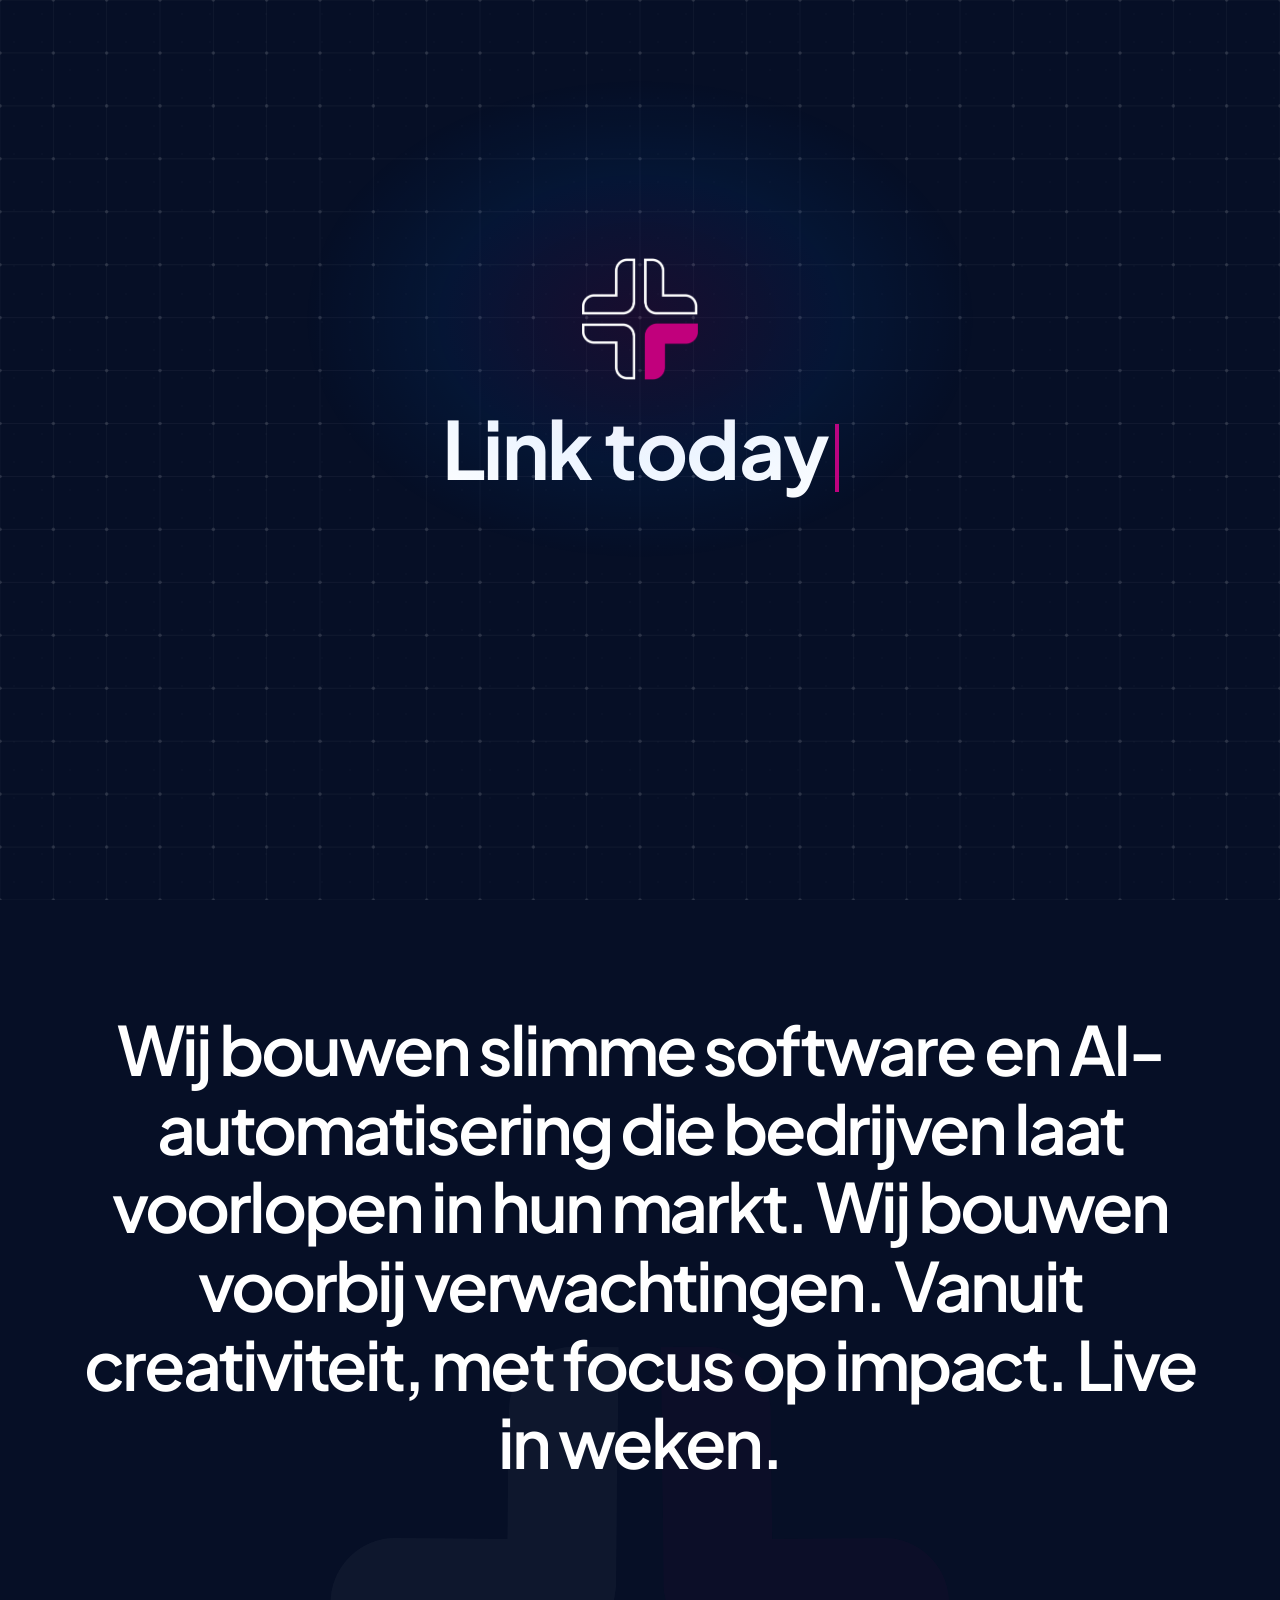
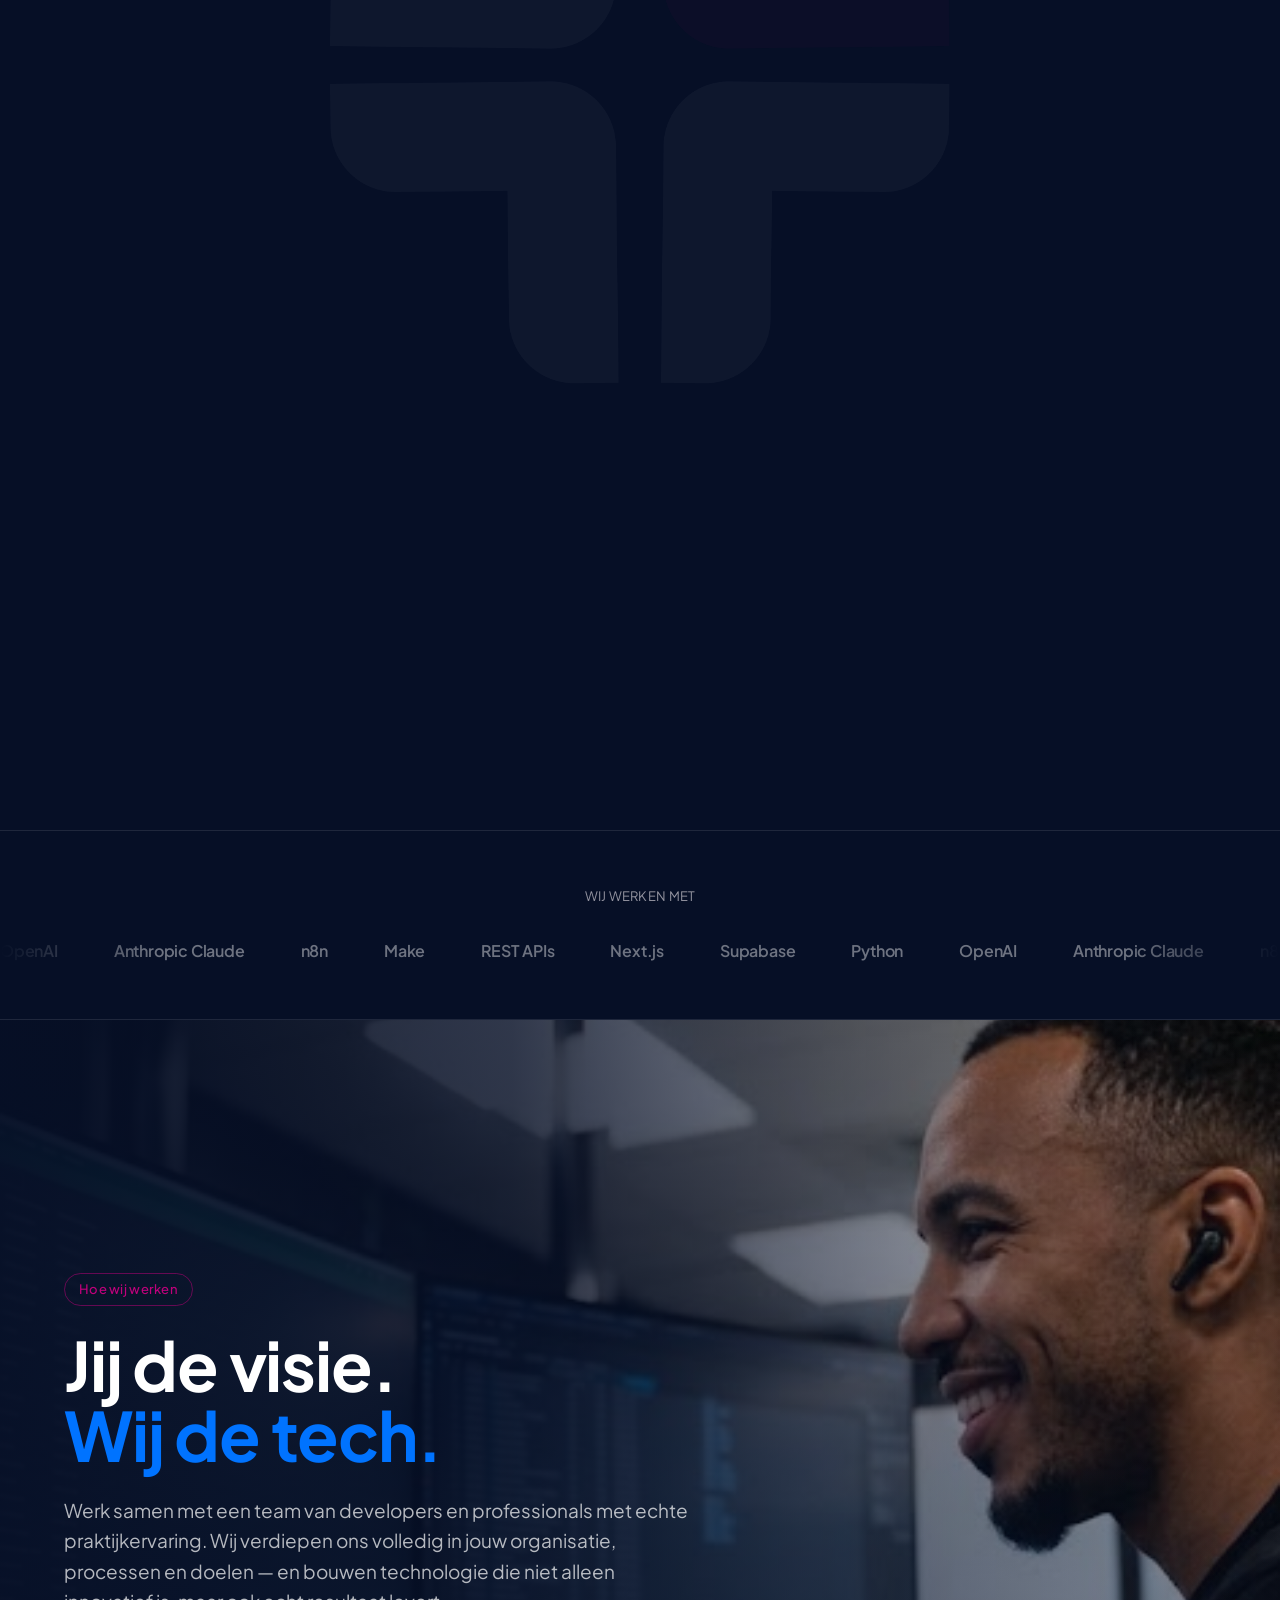
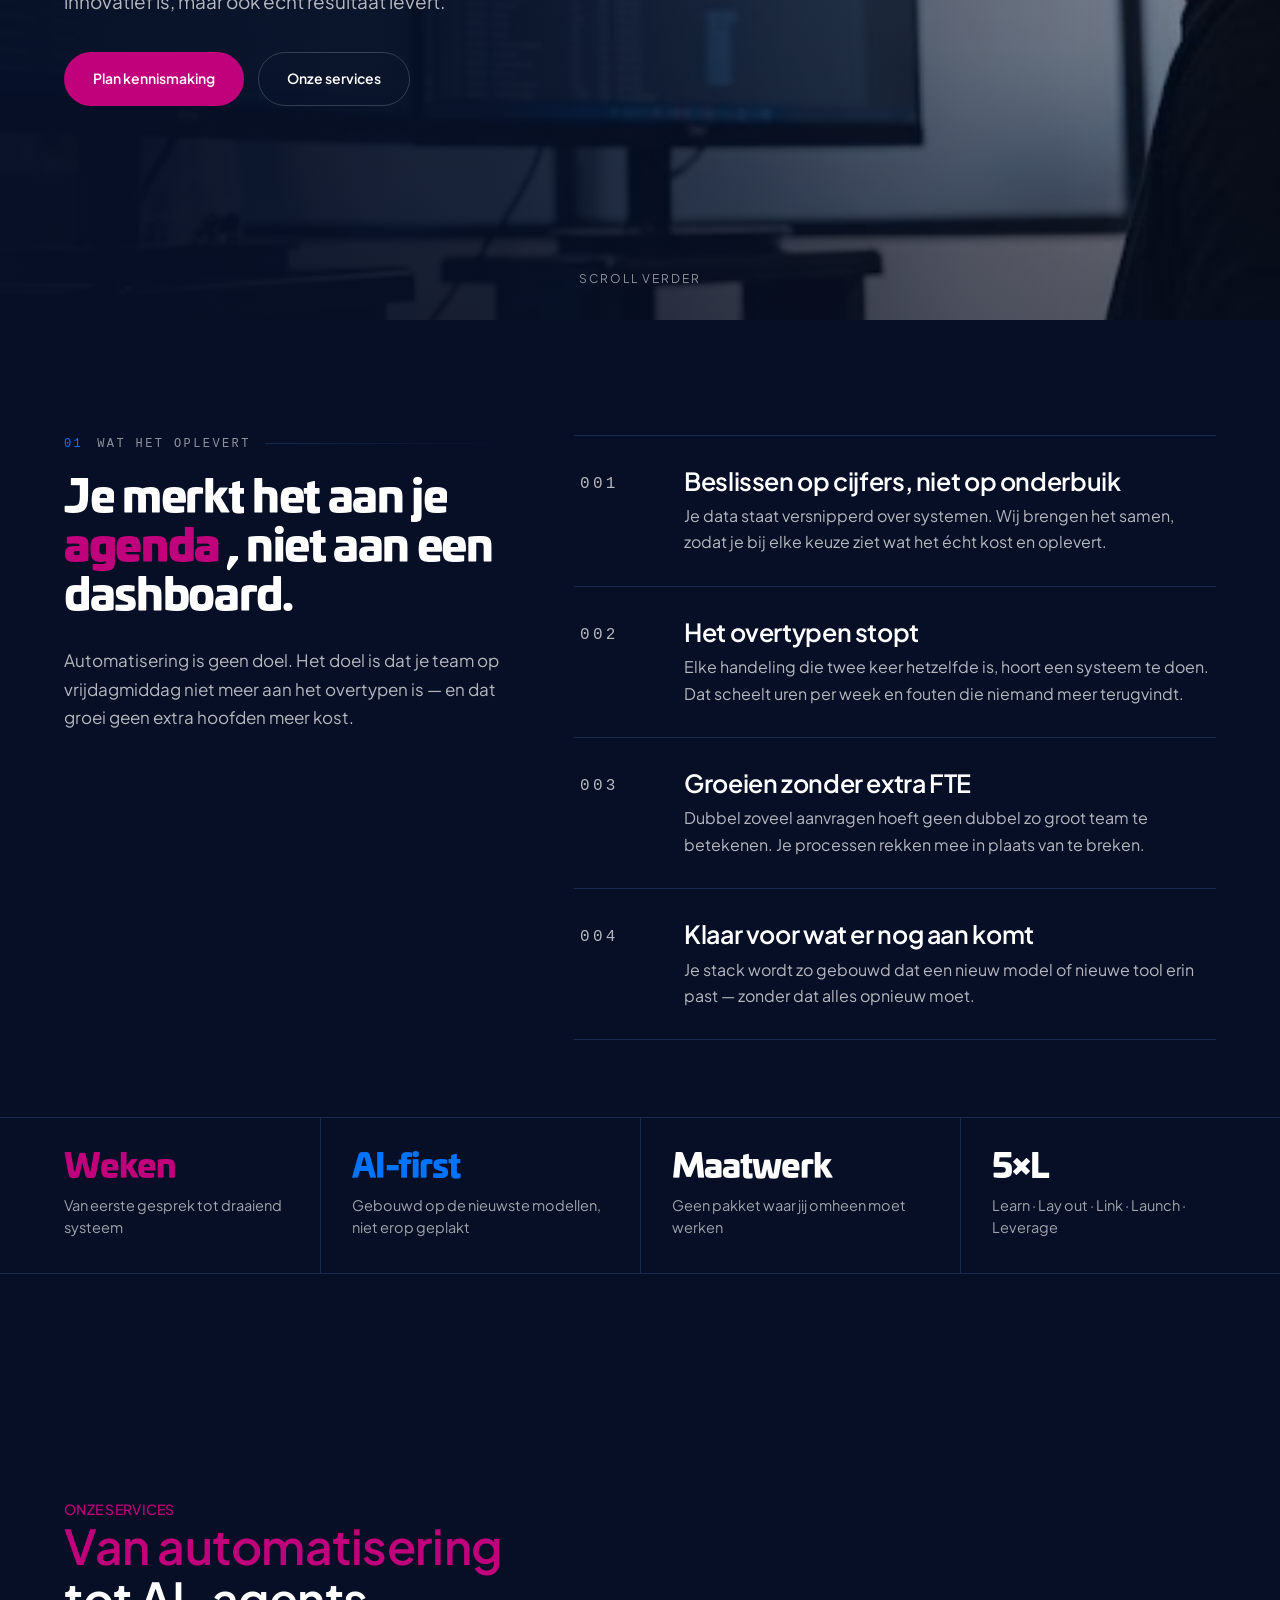
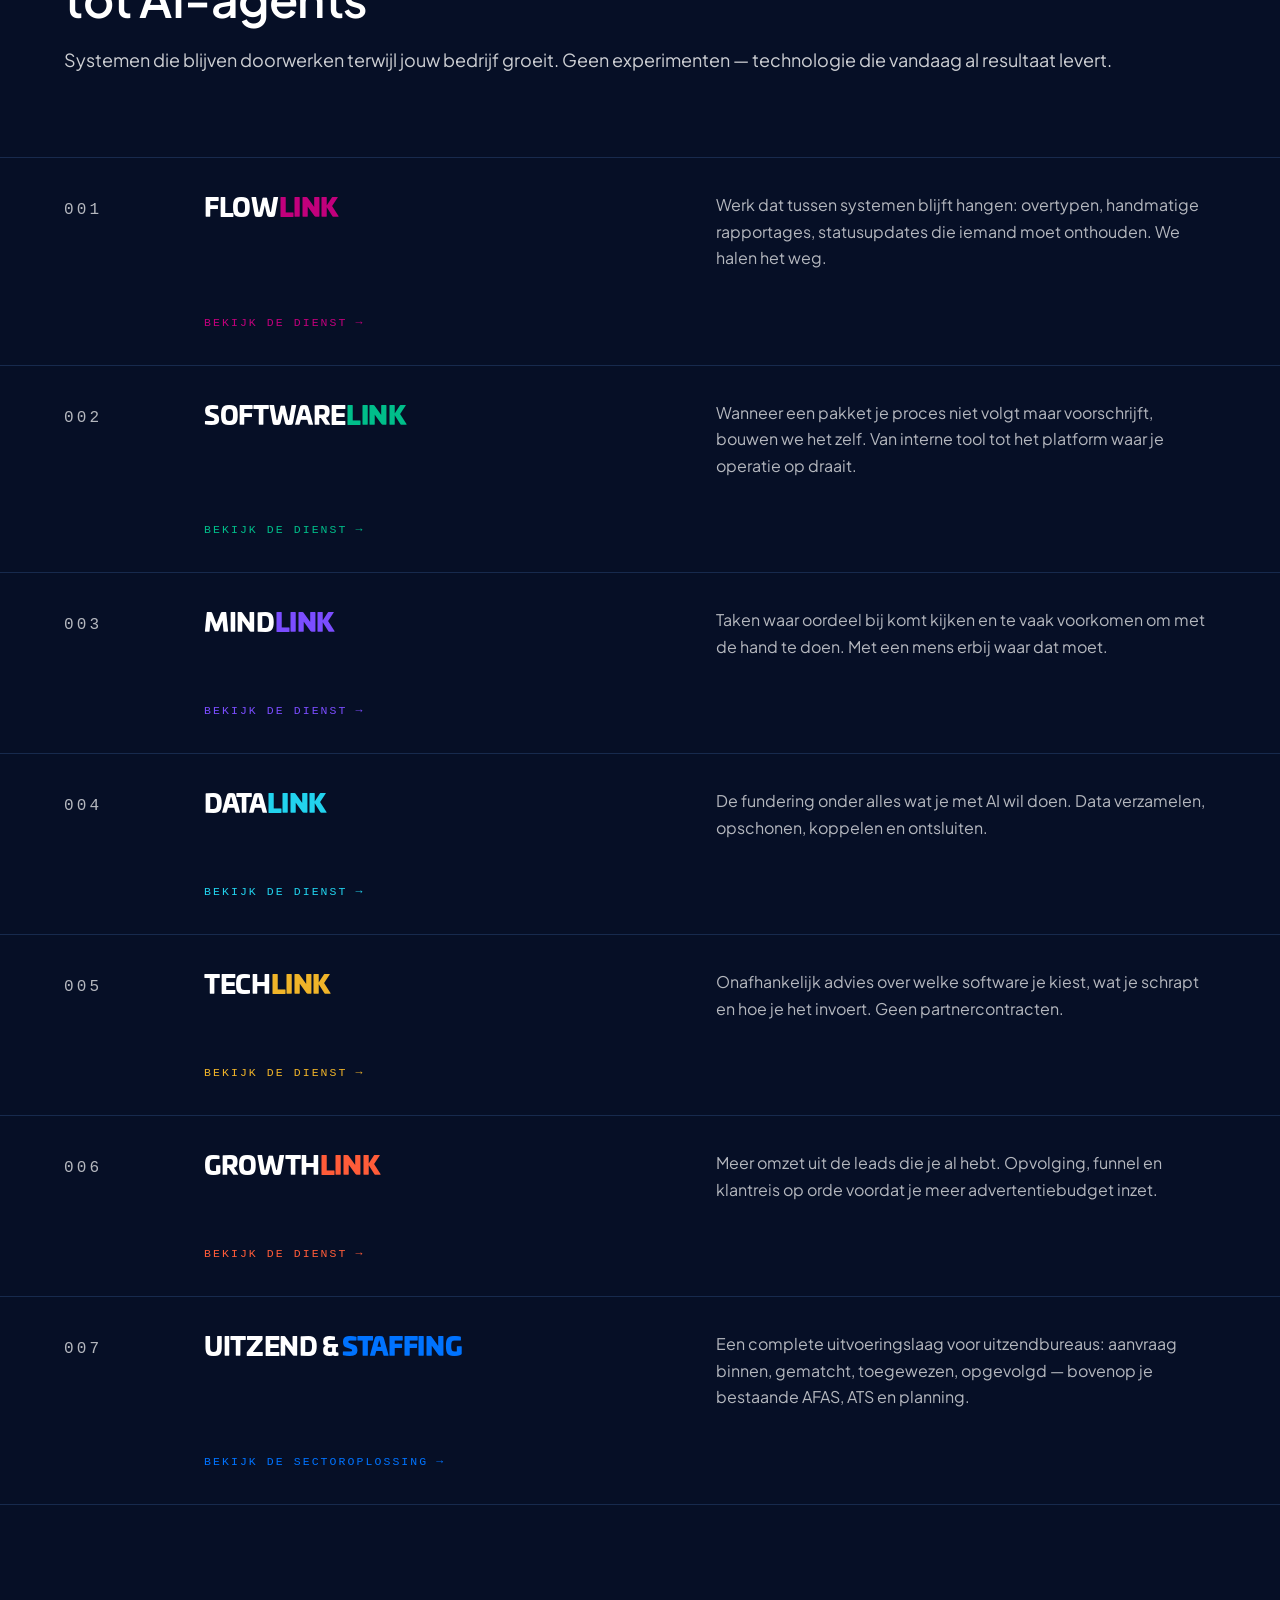
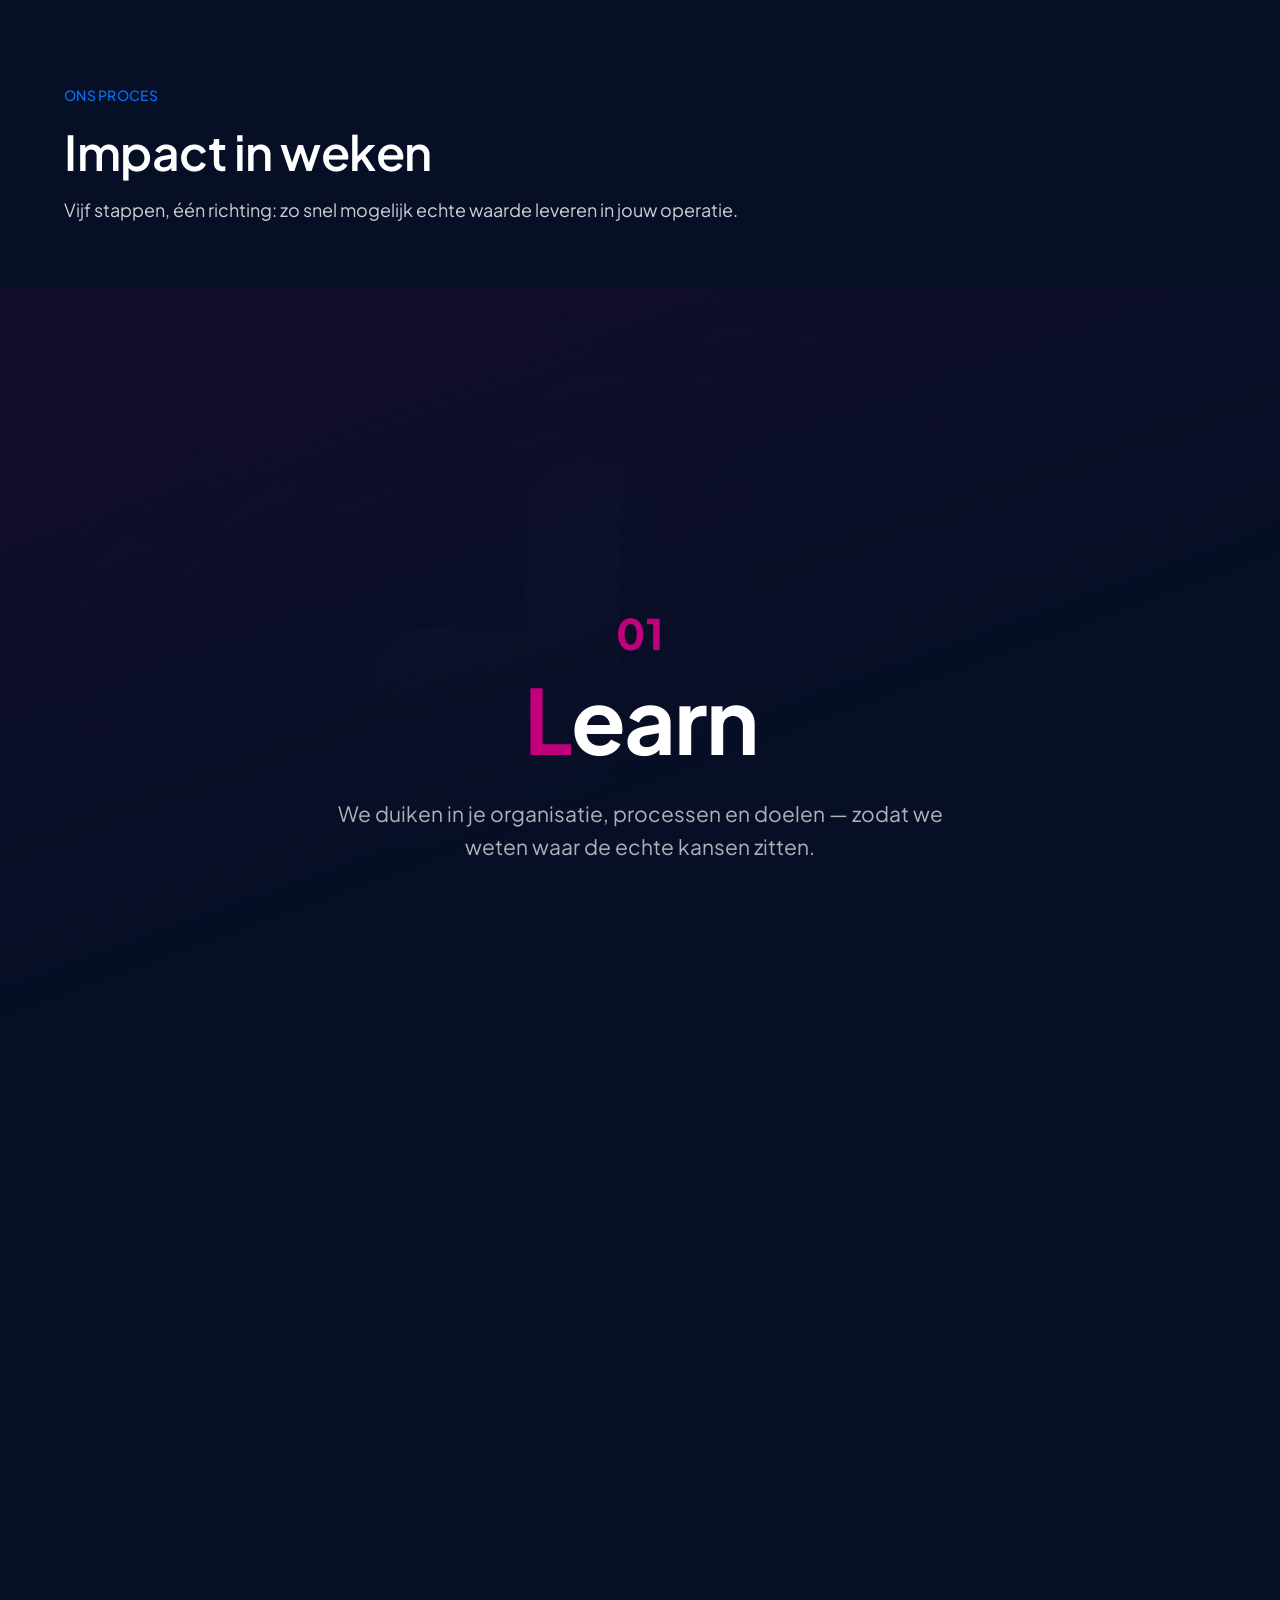
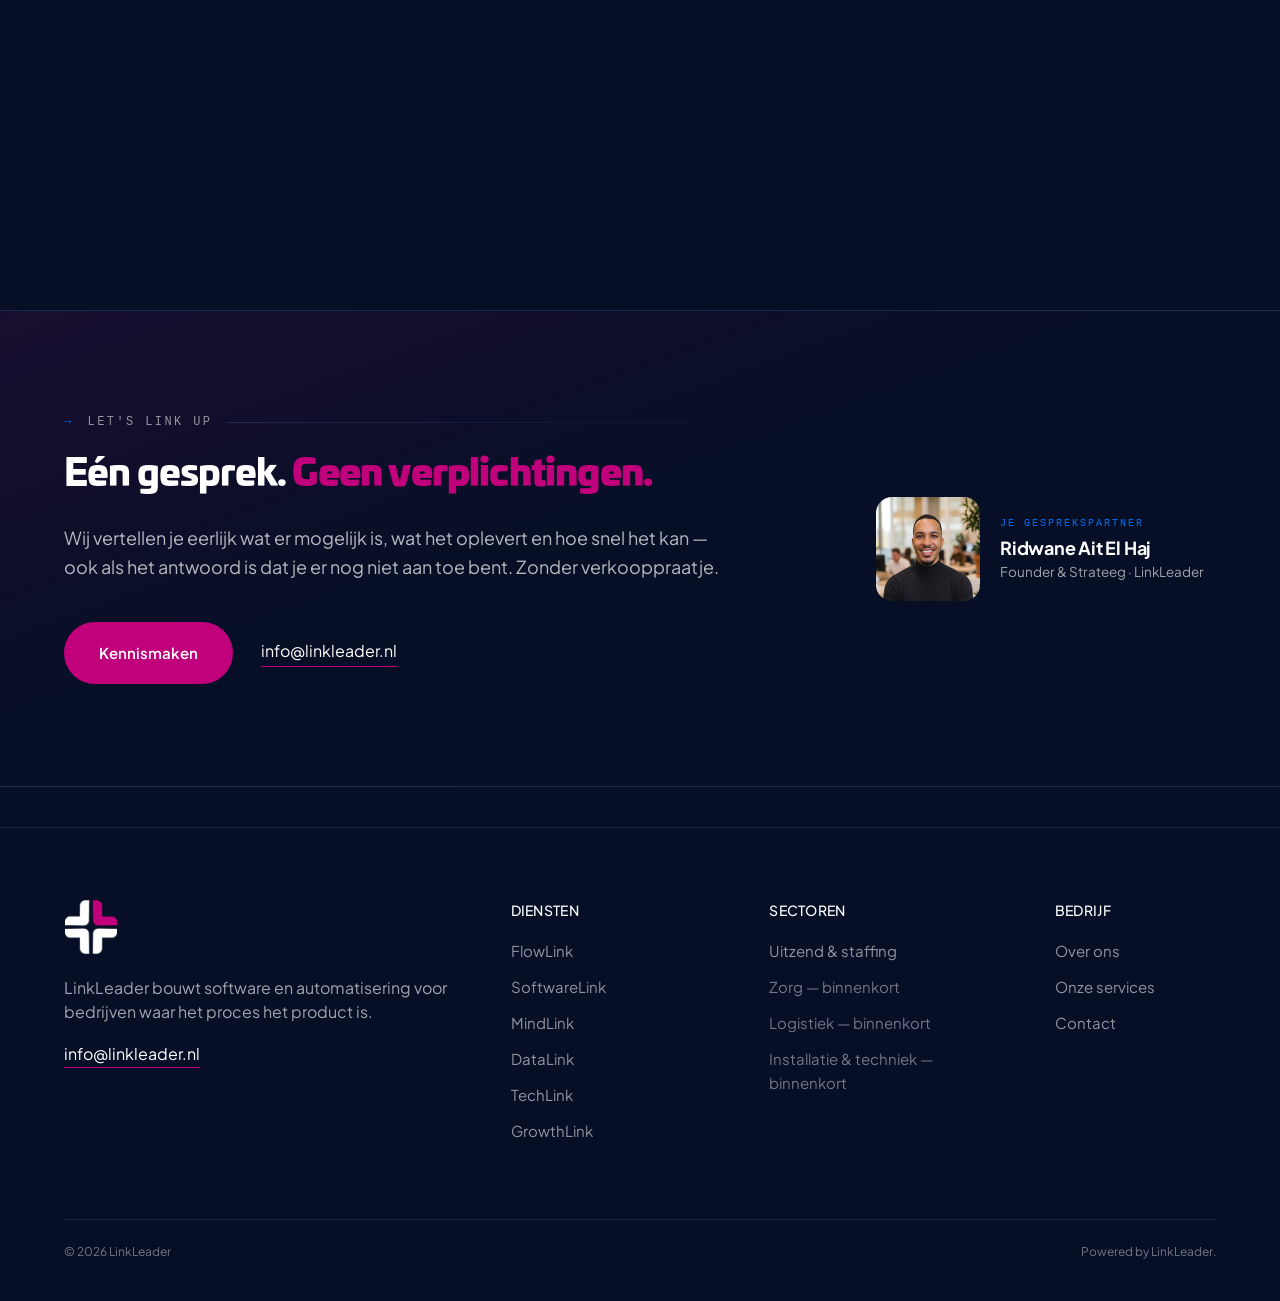
==== commit 31d7b15f: "Two-tier service navigation across the site Splits the offering into Diensten (what we build) and Se" ====
--- a/index.html
+++ b/index.html
@@ -8,7 +8,8 @@
 <link rel="preconnect" href="https://fonts.googleapis.com">
 <link rel="preconnect" href="https://fonts.gstatic.com" crossorigin>
 <link href="https://fonts.googleapis.com/css2?family=Plus+Jakarta+Sans:wght@400;500;600;700&family=Poppins:wght@900&display=swap" rel="stylesheet">
-<link rel="stylesheet" href="styles.css?v=5">
+<link rel="stylesheet" href="styles.css?v=6">
+<link rel="stylesheet" href="nav-services.css?v=1">
 <link rel="stylesheet" href="fl-kit.css?v=9">
 <style>
 
@@ -770,15 +771,67 @@
     </a>
     <nav class="nav__links">
       <a href="over-ons.html">Over ons</a>
-      <a href="services.html">Onze services</a>
+      <a class="nav__svc" href="services.html" aria-expanded="false" aria-controls="svcmenu">Onze services</a>
       <a href="contact.html">Contact</a>
     </nav>
     <a class="nav__cta" href="contact.html"><span>Samenwerken</span></a>
     <button class="nav__toggle" aria-expanded="false" aria-controls="mnav" aria-label="Menu"><span></span></button>
   </div>
+
+  <div class="mega" id="svcmenu">
+    <div class="wide">
+      <div class="mega__in">
+        <div class="mega__col">
+          <p class="mega__k">Diensten <span>wat we bouwen</span></p>
+          <p class="mega__hint">Los af te nemen, of gecombineerd tot een sectoroplossing.</p>
+          <div class="mega__grid">
+            <a class="svci" href="ai-automation.html" style="--a:var(--acc-flow)"><span class="svci__w">FLOW<i>LINK</i></span><span class="svci__d">AI-automatisering</span></a>
+            <a class="svci" href="softwarelink.html" style="--a:var(--acc-software)"><span class="svci__w">SOFTWARE<i>LINK</i></span><span class="svci__d">Web &amp; app development</span></a>
+            <a class="svci" href="mindlink.html" style="--a:var(--acc-mind)"><span class="svci__w">MIND<i>LINK</i></span><span class="svci__d">AI &amp; agent implementatie</span></a>
+            <a class="svci" href="datalink.html" style="--a:var(--acc-data)"><span class="svci__w">DATA<i>LINK</i></span><span class="svci__d">Data &amp; AI-fundering</span></a>
+            <a class="svci" href="techlink.html" style="--a:var(--acc-tech)"><span class="svci__w">TECH<i>LINK</i></span><span class="svci__d">Software advies &amp; implementatie</span></a>
+            <a class="svci" href="growthlink.html" style="--a:var(--acc-growth)"><span class="svci__w">GROWTH<i>LINK</i></span><span class="svci__d">Sales &amp; conversieoptimalisatie</span></a>
+          </div>
+        </div>
+        <div class="mega__col mega__col--sect">
+          <p class="mega__k">Sectoren <span>voorgemonteerd</span></p>
+          <p class="mega__hint">Dezelfde diensten, samengesteld voor één branche.</p>
+          <div class="mega__grid">
+            <a class="svci" href="uitzendbureaus.html" style="--a:var(--acc-staffing)"><span class="svci__w">Uitzend &amp;<i> staffing</i></span><span class="svci__d">Van aanvraag tot plaatsing</span></a>
+            <span class="svci svci--soon" style="--a:var(--acc-mind)"><span class="svci__w">Zorg<span class="svci__soon">Binnenkort</span></span><span class="svci__d">Roosters en bevoegdheden</span></span>
+            <span class="svci svci--soon" style="--a:var(--acc-data)"><span class="svci__w">Logistiek<span class="svci__soon">Binnenkort</span></span><span class="svci__d">Planning en capaciteit</span></span>
+            <span class="svci svci--soon" style="--a:var(--acc-tech)"><span class="svci__w">Installatie &amp; techniek<span class="svci__soon">Binnenkort</span></span><span class="svci__d">Werkbonnen en certificering</span></span>
+          </div>
+        </div>
+      </div>
+      <div class="mega__foot">
+        <a href="services.html">Alle diensten en sectoren →</a>
+        <p>Weet je niet waar te beginnen? <a href="contact.html">Plan een kennismaking</a></p>
+      </div>
+    </div>
+  </div>
+
   <div class="nav__panel wide" id="mnav">
     <a href="over-ons.html">Over ons</a>
-    <a href="services.html">Onze services</a>
+    <details class="mnav__grp">
+      <summary>Onze services</summary>
+      <div class="mnav__body">
+        <p class="mnav__k">Diensten</p>
+        <a class="" href="ai-automation.html" style="--a:var(--acc-flow)"><span class="svci__w">FLOW<i>LINK</i></span><span class="svci__d">AI-automatisering</span></a>
+        <a class="" href="softwarelink.html" style="--a:var(--acc-software)"><span class="svci__w">SOFTWARE<i>LINK</i></span><span class="svci__d">Web &amp; app development</span></a>
+        <a class="" href="mindlink.html" style="--a:var(--acc-mind)"><span class="svci__w">MIND<i>LINK</i></span><span class="svci__d">AI &amp; agent implementatie</span></a>
+        <a class="" href="datalink.html" style="--a:var(--acc-data)"><span class="svci__w">DATA<i>LINK</i></span><span class="svci__d">Data &amp; AI-fundering</span></a>
+        <a class="" href="techlink.html" style="--a:var(--acc-tech)"><span class="svci__w">TECH<i>LINK</i></span><span class="svci__d">Software advies &amp; implementatie</span></a>
+        <a class="" href="growthlink.html" style="--a:var(--acc-growth)"><span class="svci__w">GROWTH<i>LINK</i></span><span class="svci__d">Sales &amp; conversieoptimalisatie</span></a>
+        <p class="mnav__k">Sectoren</p>
+        <a class="" href="uitzendbureaus.html" style="--a:var(--acc-staffing)"><span class="svci__w">Uitzend &amp;<i> staffing</i></span><span class="svci__d">Van aanvraag tot plaatsing</span></a>
+        <span class=" svci--soon" style="--a:var(--acc-mind)"><span class="svci__w">Zorg<span class="svci__soon">Binnenkort</span></span><span class="svci__d">Roosters en bevoegdheden</span></span>
+        <span class=" svci--soon" style="--a:var(--acc-data)"><span class="svci__w">Logistiek<span class="svci__soon">Binnenkort</span></span><span class="svci__d">Planning en capaciteit</span></span>
+        <span class=" svci--soon" style="--a:var(--acc-tech)"><span class="svci__w">Installatie &amp; techniek<span class="svci__soon">Binnenkort</span></span><span class="svci__d">Werkbonnen en certificering</span></span>
+        <p class="mnav__k">Overzicht</p>
+        <a href="services.html">Alle diensten en sectoren</a>
+      </div>
+    </details>
     <a href="contact.html">Contact</a>
     <a class="btn btn--primary btn--full" href="contact.html">Samenwerken</a>
   </div>
@@ -1070,15 +1123,7 @@
         <a class="link-under" href="mailto:info@linkleader.nl">info@linkleader.nl</a>
       </div>
       <div>
-        <h4>Quick links</h4>
-        <ul>
-          <li><a href="over-ons.html">Over ons</a></li>
-          <li><a href="services.html">Onze services</a></li>
-          <li><a href="contact.html">Contact</a></li>
-        </ul>
-      </div>
-      <div>
-        <h4>Services</h4>
+        <h4>Diensten</h4>
         <ul>
           <li><a href="ai-automation.html">FlowLink</a></li>
           <li><a href="softwarelink.html">SoftwareLink</a></li>
@@ -1086,7 +1131,23 @@
           <li><a href="datalink.html">DataLink</a></li>
           <li><a href="techlink.html">TechLink</a></li>
           <li><a href="growthlink.html">GrowthLink</a></li>
+        </ul>
+      </div>
+      <div>
+        <h4>Sectoren</h4>
+        <ul>
           <li><a href="uitzendbureaus.html">Uitzend &amp; staffing</a></li>
+          <li><span class="foot-soon">Zorg — binnenkort</span></li>
+          <li><span class="foot-soon">Logistiek — binnenkort</span></li>
+          <li><span class="foot-soon">Installatie &amp; techniek — binnenkort</span></li>
+        </ul>
+      </div>
+      <div>
+        <h4>Bedrijf</h4>
+        <ul>
+          <li><a href="over-ons.html">Over ons</a></li>
+          <li><a href="services.html">Onze services</a></li>
+          <li><a href="contact.html">Contact</a></li>
         </ul>
       </div>
     </div>
@@ -1099,6 +1160,7 @@
 </main>
 
 <script src="site.js?v=3"></script>
+<script src="nav-services.js?v=1"></script>
 <script src="kinetic-grid.js?v=5"></script>
 <script src="card-grid.js?v=3"></script>
 <script src="fl-motion.js?v=2"></script>
--- a/styles.css
+++ b/styles.css
@@ -364,7 +364,13 @@
 
 /* ---------------- footer ---------------- */
 .footer{border-top:1px solid var(--rule);padding:72px 0 40px;margin-top:40px}
-.footer__grid{display:grid;grid-template-columns:1.4fr .6fr .6fr;gap:48px}
+/* Vier kolommen sinds de diensten en de sectoren gescheiden staan:
+   merk, Diensten, Sectoren, Bedrijf. */
+.footer__grid{display:grid;grid-template-columns:1.5fr .8fr .9fr .6fr;gap:44px}
+@media (max-width:900px){.footer__grid{grid-template-columns:1fr 1fr;gap:36px}}
+@media (max-width:560px){.footer__grid{grid-template-columns:1fr}}
+/* Sectoren die nog niet bestaan: wel tonen, niet klikbaar. */
+.foot-soon{color:var(--slate);font-size:15px}
 .footer p{margin:0 0 18px;max-width:420px;color:var(--t-62)}
 .footer-brand{display:flex;align-items:center;margin-bottom:22px}
 .footer-brand img{width:58px;height:58px;object-fit:contain}
--- a/nav-services.css
+++ b/nav-services.css
@@ -0,0 +1,165 @@
+/* ===========================================================
+   DIENSTENNAVIGATIE
+   ===========================================================
+   Twee lagen door de hele site: Diensten (wat we bouwen) en
+   Sectoren (voor wie we het samenstellen). Het onderscheid zit in
+   de groepering, niet in de naamgeving — een sectoroplossing is
+   geen zevende dienst maar een voorgemonteerde combinatie van de
+   zes. Elk item draagt zijn eigen accent uit --acc-* in styles.css,
+   dus de kleur die een dienstpagina voert komt hier terug.
+   =========================================================== */
+
+/* .nav klipt normaal alles weg voor het rastermasker in ::before.
+   Zolang het paneel openstaat mag dat niet. */
+.nav.is-mega{overflow:visible}
+
+.nav__svc{position:relative}
+.nav__svc::after{
+  content:"";display:inline-block;width:5px;height:5px;margin-left:9px;
+  border-right:1.4px solid currentColor;border-bottom:1.4px solid currentColor;
+  transform:translateY(-2px) rotate(45deg);transition:transform .25s var(--ease-out);
+}
+.nav.is-mega .nav__svc::after{transform:translateY(1px) rotate(-135deg)}
+
+/* ---------------- uitklappaneel ---------------- */
+.mega{
+  position:absolute;top:100%;left:0;right:0;z-index:70;
+  background:linear-gradient(180deg,var(--surface-1),var(--surface-0));
+  border-top:1px solid var(--rule);
+  border-bottom:1px solid var(--rule-strong);
+  box-shadow:0 40px 80px -40px rgba(0,0,0,.85);
+  opacity:0;visibility:hidden;transform:translateY(-8px);
+  transition:opacity .22s ease,transform .28s var(--ease-out),visibility .22s;
+}
+.mega.is-open{opacity:1;visibility:visible;transform:none}
+.mega__in{
+  display:grid;grid-template-columns:1.55fr .95fr;gap:0;
+  padding:30px 0 8px;
+}
+.mega__col{padding:0 40px 26px 0}
+.mega__col + .mega__col{padding:0 0 26px 40px;border-left:1px solid var(--rule)}
+.mega__k{
+  font-family:var(--mono);font-size:10.5px;letter-spacing:.18em;text-transform:uppercase;
+  color:#fff;margin:0 0 4px;display:flex;align-items:baseline;gap:10px;
+}
+.mega__k span{
+  font-size:10px;letter-spacing:.08em;text-transform:none;color:var(--muted);font-weight:400;
+}
+.mega__hint{margin:0 0 18px;font-size:12.5px;color:var(--t-62);line-height:1.5}
+.mega__grid{display:grid;grid-template-columns:1fr 1fr;gap:2px}
+.mega__col--sect .mega__grid{grid-template-columns:1fr}
+
+/* ---------------- een item ---------------- */
+.svci{
+  position:relative;display:block;text-decoration:none;
+  padding:11px 14px 12px 16px;border-radius:var(--r-sm);
+  transition:background-color .2s ease;
+}
+.svci::before{
+  content:"";position:absolute;left:0;top:8px;bottom:8px;width:2px;border-radius:2px;
+  background:var(--a,var(--pink));transform:scaleY(0);transform-origin:50% 50%;
+  transition:transform .28s var(--ease-out);
+}
+a.svci:hover{background:color-mix(in srgb,var(--a,var(--pink)) 10%,transparent)}
+a.svci:hover::before,a.svci:focus-visible::before{transform:scaleY(1)}
+.svci[aria-current="page"]{background:color-mix(in srgb,var(--a,var(--pink)) 14%,transparent)}
+.svci[aria-current="page"]::before{transform:scaleY(1)}
+
+.svci__w{
+  display:block;font-size:15px;line-height:1.2;letter-spacing:-.014em;
+  font-family:'Univia Pro Black','Plus Jakarta Sans',sans-serif;font-weight:800;color:#fff;
+}
+.svci__w i{font-style:normal;font-family:'Univia Pro Ultra','Plus Jakarta Sans',sans-serif;font-weight:900;color:var(--a,var(--pink))}
+.svci__d{display:block;margin-top:3px;font-size:12.5px;color:var(--t-62);line-height:1.4}
+
+/* Sectoren die er nog niet zijn: zichtbaar maar geen link, zodat het
+   aanbod compleet oogt zonder dat er iets doodloopt. */
+.svci--soon{cursor:default}
+.svci--soon .svci__w{color:var(--slate)}
+.svci--soon .svci__d{color:var(--slate)}
+.svci__soon{
+  display:inline-block;margin-left:8px;vertical-align:2px;
+  font-family:var(--mono);font-size:8.5px;letter-spacing:.14em;text-transform:uppercase;
+  border:1px solid var(--rule-strong);border-radius:20px;padding:2px 7px;color:var(--muted);
+}
+
+/* ---------------- voet van het paneel ---------------- */
+.mega__foot{
+  display:flex;align-items:center;justify-content:space-between;gap:20px;flex-wrap:wrap;
+  padding:14px 0;border-top:1px solid var(--rule);
+}
+.mega__foot a{
+  font-family:var(--mono);font-size:11px;letter-spacing:.1em;text-transform:uppercase;
+  color:var(--pink-soft);text-decoration:none;
+}
+.mega__foot a:hover{color:#fff}
+.mega__foot p{margin:0;font-size:13px;color:var(--t-62)}
+.mega__foot p a{text-transform:none;letter-spacing:0;font-family:inherit;font-size:13px}
+
+@media (max-width:1080px){
+  .mega__in{grid-template-columns:1fr;padding-bottom:0}
+  .mega__col{padding:0 0 22px}
+  .mega__col + .mega__col{padding:22px 0;border-left:0;border-top:1px solid var(--rule)}
+}
+@media (max-width:900px){.mega{display:none}}
+
+/* ---------------- mobiel menu ---------------- */
+.mnav__grp{border-bottom:1px solid var(--rule)}
+.mnav__grp > summary{
+  list-style:none;cursor:pointer;padding:12px 0;font-size:17px;color:var(--t-80);
+  display:flex;align-items:center;justify-content:space-between;gap:12px;
+}
+.mnav__grp > summary::-webkit-details-marker{display:none}
+.mnav__grp > summary::after{
+  content:"";width:7px;height:7px;flex:none;
+  border-right:1.6px solid currentColor;border-bottom:1.6px solid currentColor;
+  transform:translateY(-2px) rotate(45deg);transition:transform .25s var(--ease-out);
+}
+.mnav__grp[open] > summary{color:#fff}
+.mnav__grp[open] > summary::after{transform:translateY(1px) rotate(-135deg)}
+.mnav__body{padding:4px 0 16px}
+.mnav__k{
+  font-family:var(--mono);font-size:10px;letter-spacing:.18em;text-transform:uppercase;
+  color:var(--muted);margin:14px 0 6px;
+}
+.mnav__k:first-child{margin-top:4px}
+/* De algemene .nav__panel a-regel geeft alles een onderrand en 17px;
+   binnen de groep willen we een compactere lijst. */
+.nav__panel .mnav__body a,
+.nav__panel .mnav__body span.svci--soon{
+  border-bottom:0;padding:9px 0 9px 14px;font-size:15px;position:relative;display:block;
+}
+.nav__panel .mnav__body a::before{
+  content:"";position:absolute;left:0;top:12px;bottom:12px;width:2px;border-radius:2px;
+  background:var(--a,var(--pink));
+}
+.nav__panel .mnav__body a[aria-current="page"]{color:#fff}
+.mnav__body .svci__d{font-size:12px;margin-top:2px}
+
+/* ---------------- dienstenbalk onderaan een pagina ---------------- */
+.svcband{
+  border-top:1px solid var(--rule);
+  background:linear-gradient(180deg,rgba(255,255,255,.015),transparent);
+  padding:clamp(44px,5vw,66px) 0 clamp(36px,4vw,52px);
+}
+.svcband__k{
+  font-family:var(--mono);font-size:10.5px;letter-spacing:.18em;text-transform:uppercase;
+  color:var(--muted);margin:0 0 16px;display:flex;align-items:center;gap:10px;
+}
+.svcband__k::before{content:"";width:20px;height:1px;background:var(--rule-strong)}
+.svcband__k--2{margin-top:30px}
+.svcband__row{display:grid;grid-template-columns:repeat(6,1fr);gap:2px}
+.svcband__row--sect{grid-template-columns:repeat(4,1fr)}
+@media (max-width:1000px){
+  .svcband__row{grid-template-columns:repeat(3,1fr)}
+  .svcband__row--sect{grid-template-columns:repeat(2,1fr)}
+}
+@media (max-width:620px){
+  .svcband__row,.svcband__row--sect{grid-template-columns:1fr}
+}
+.svcband .svci{padding:13px 14px 14px 16px}
+.svcband .svci__w{font-size:14.5px}
+
+@media (prefers-reduced-motion:reduce){
+  .mega,.svci::before,.nav__svc::after,.mnav__grp > summary::after{transition:none}
+}
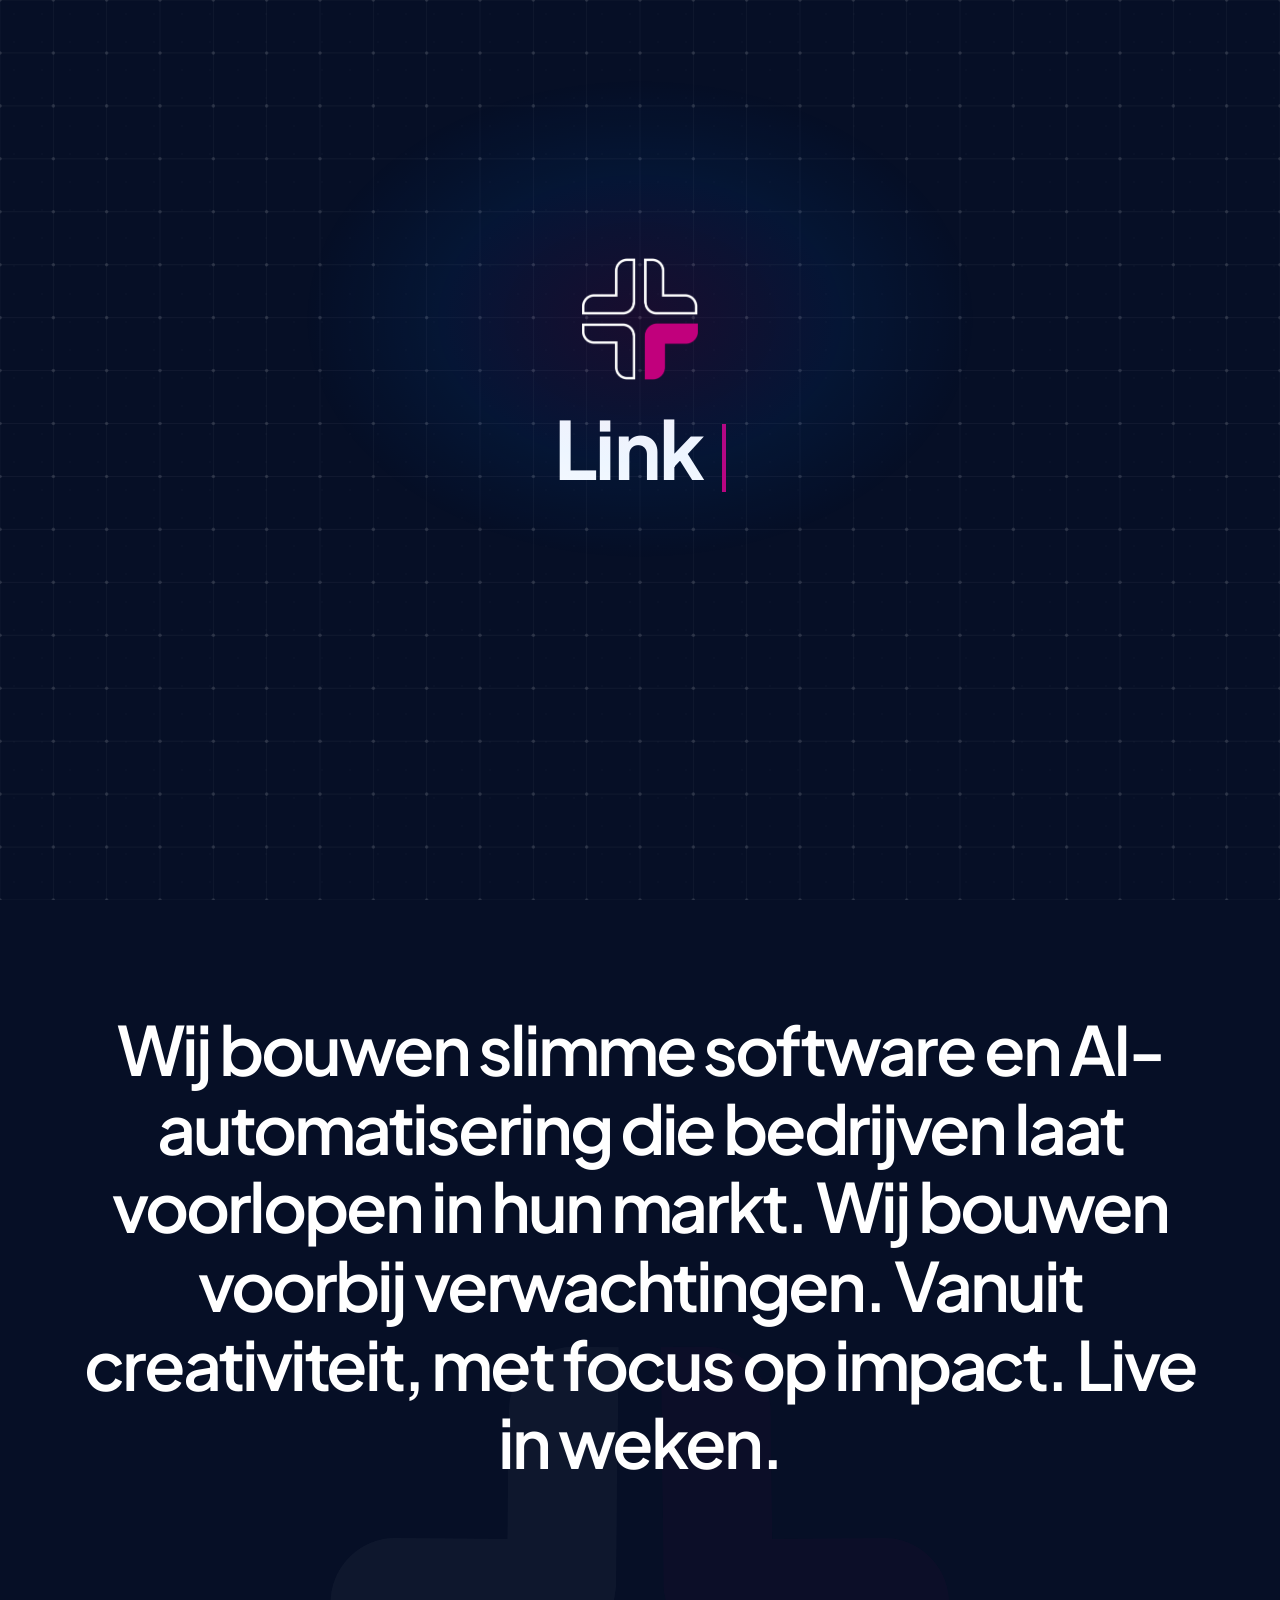
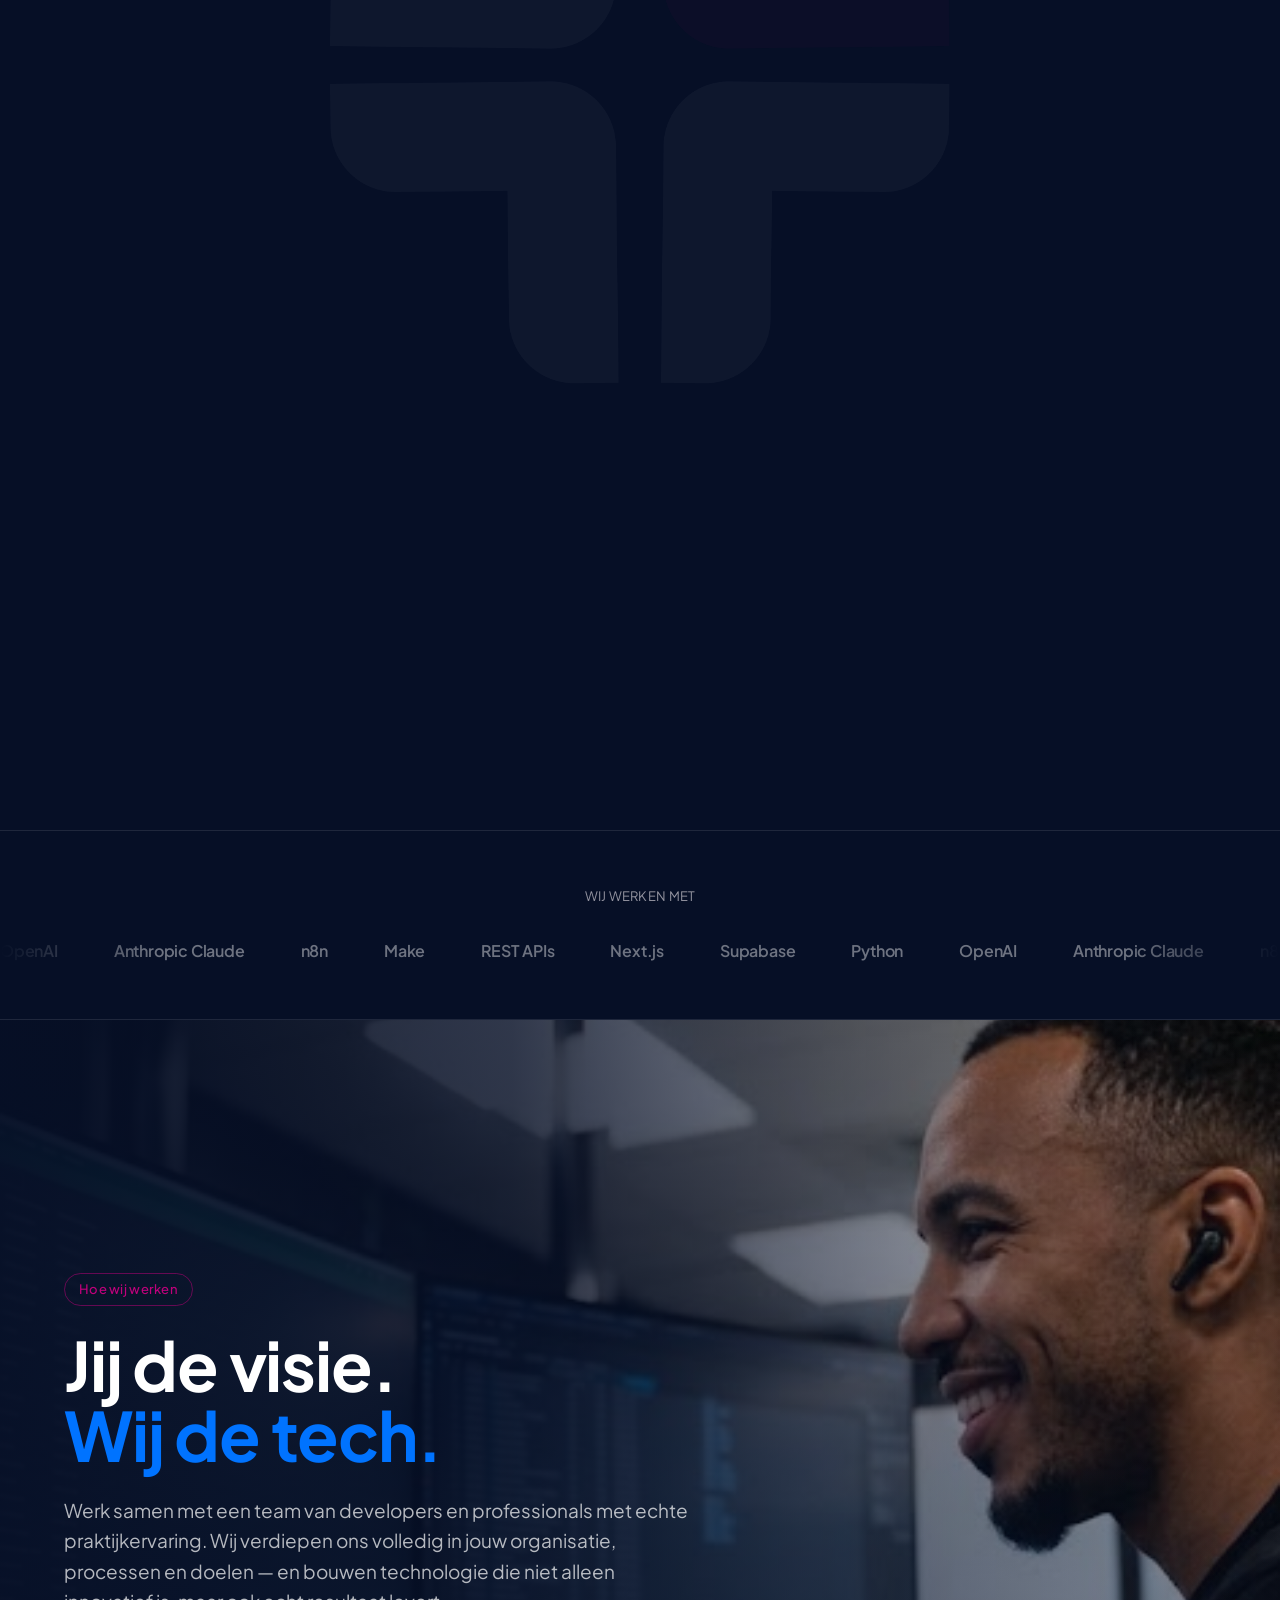
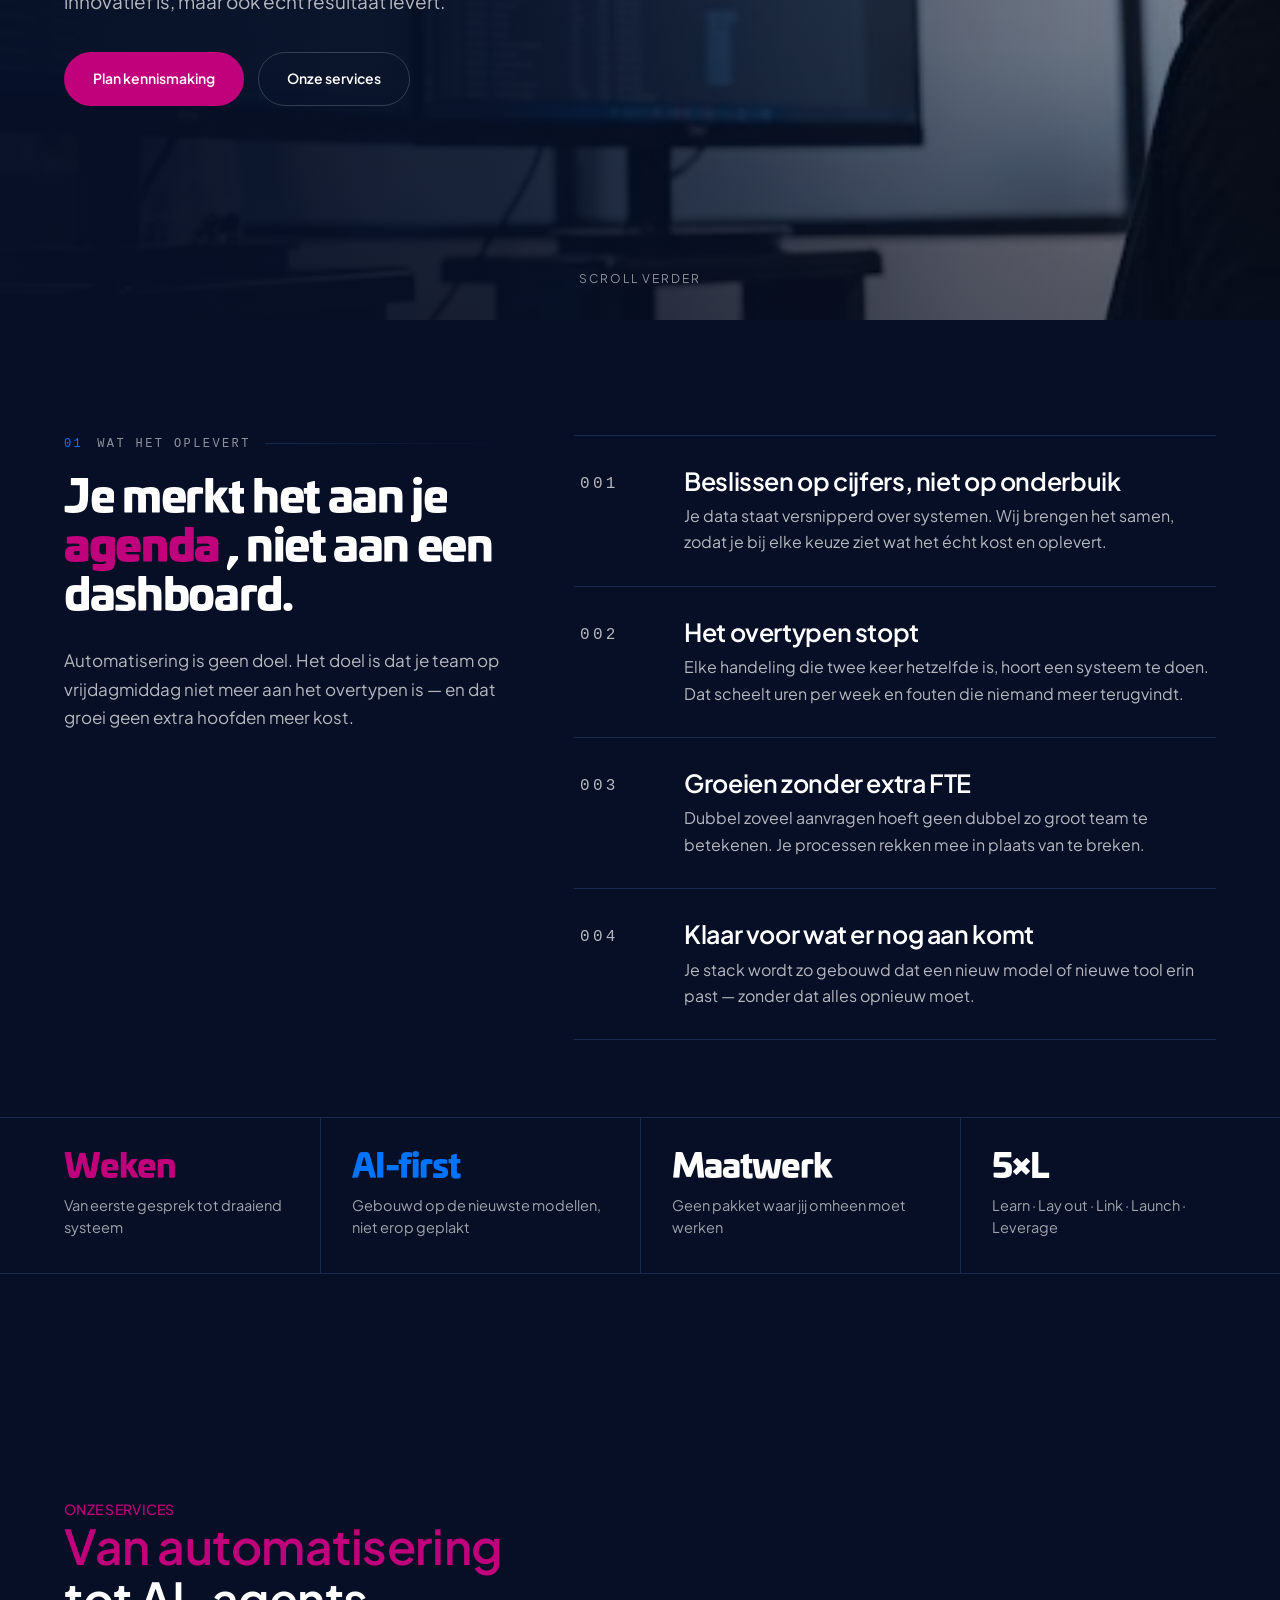
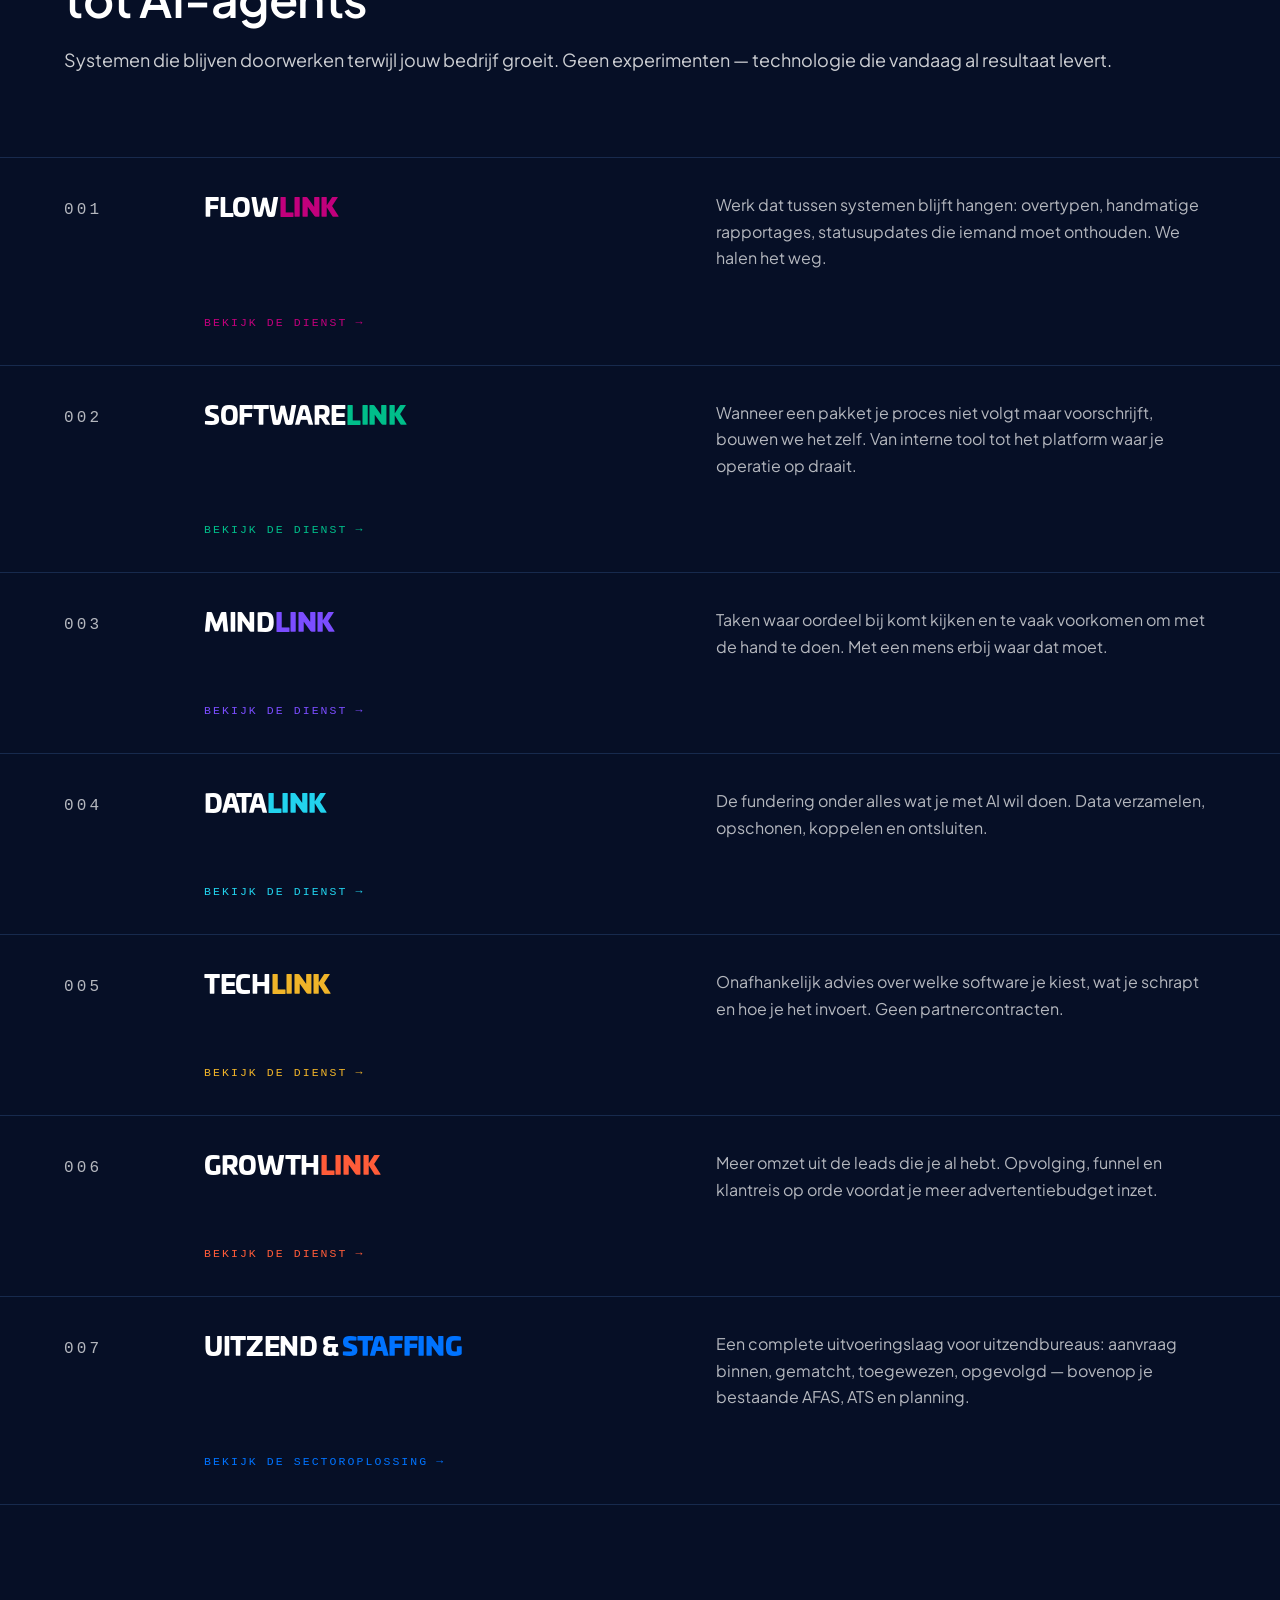
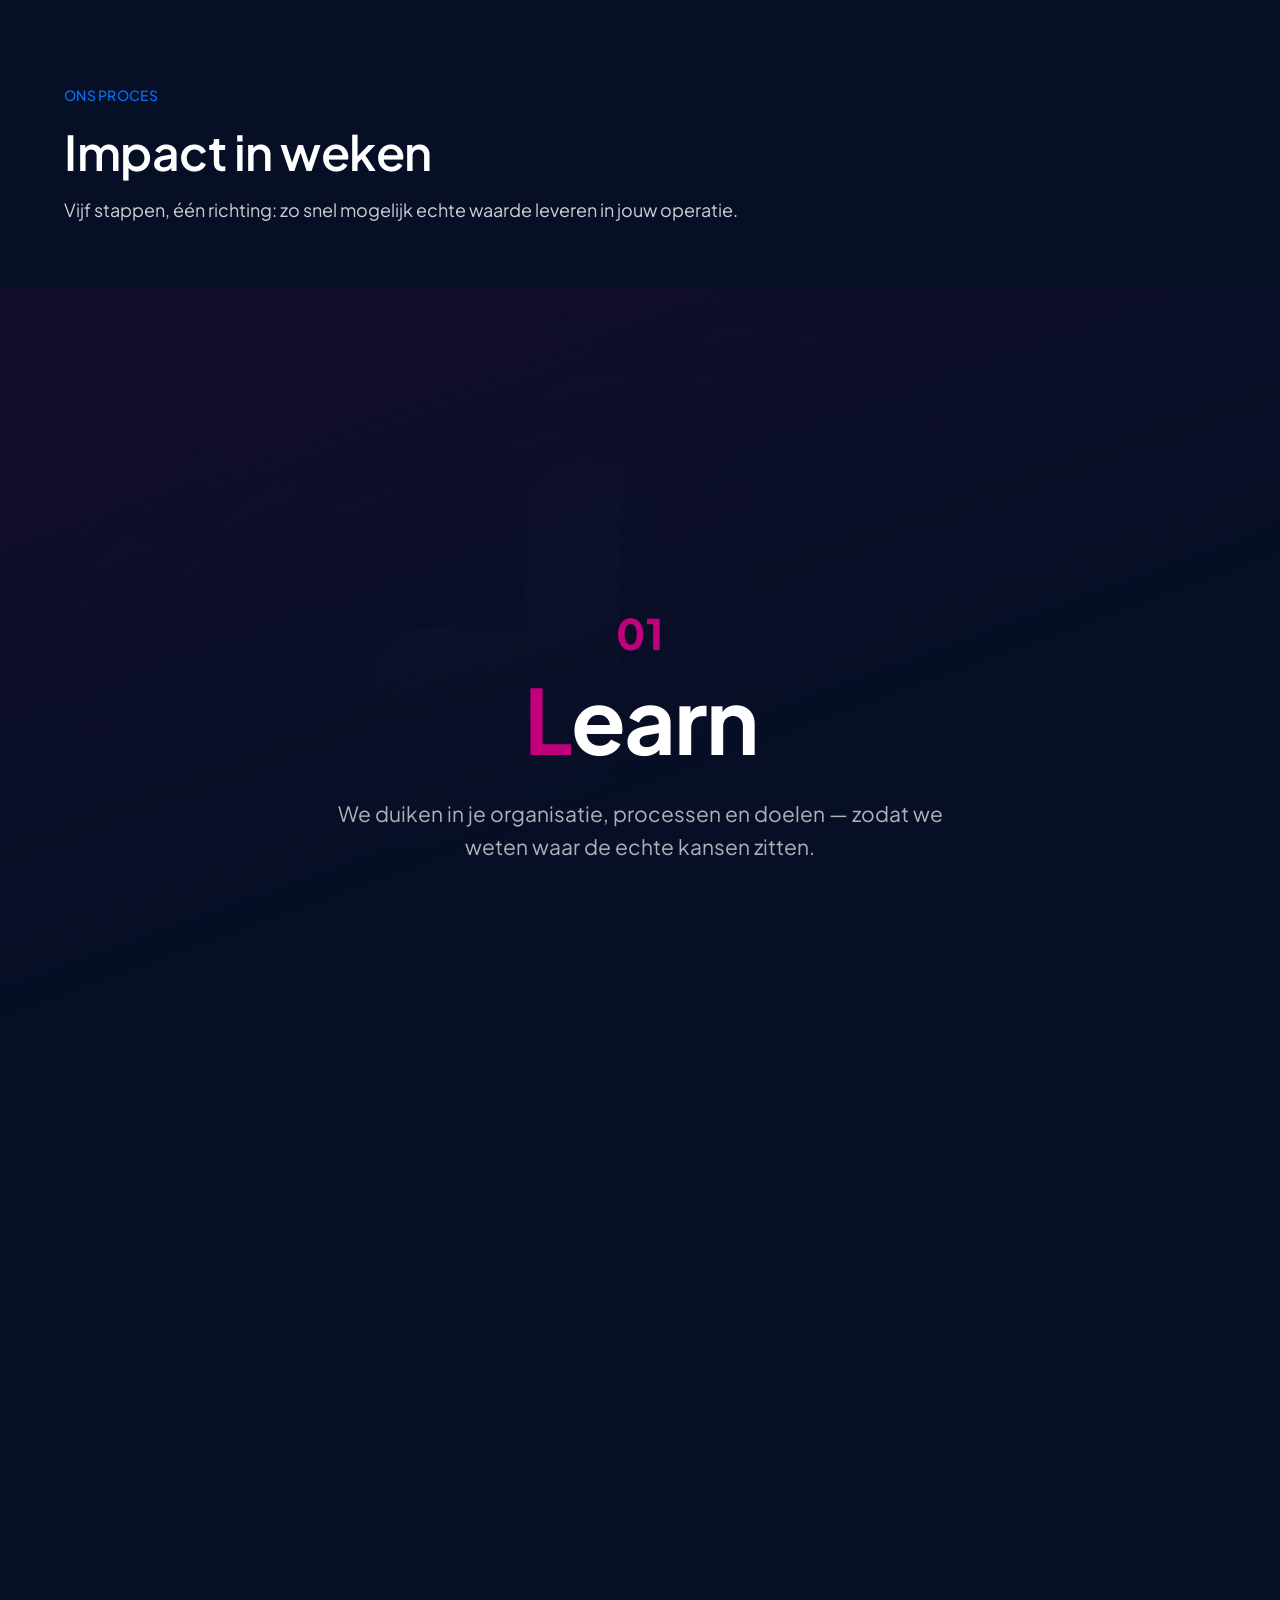
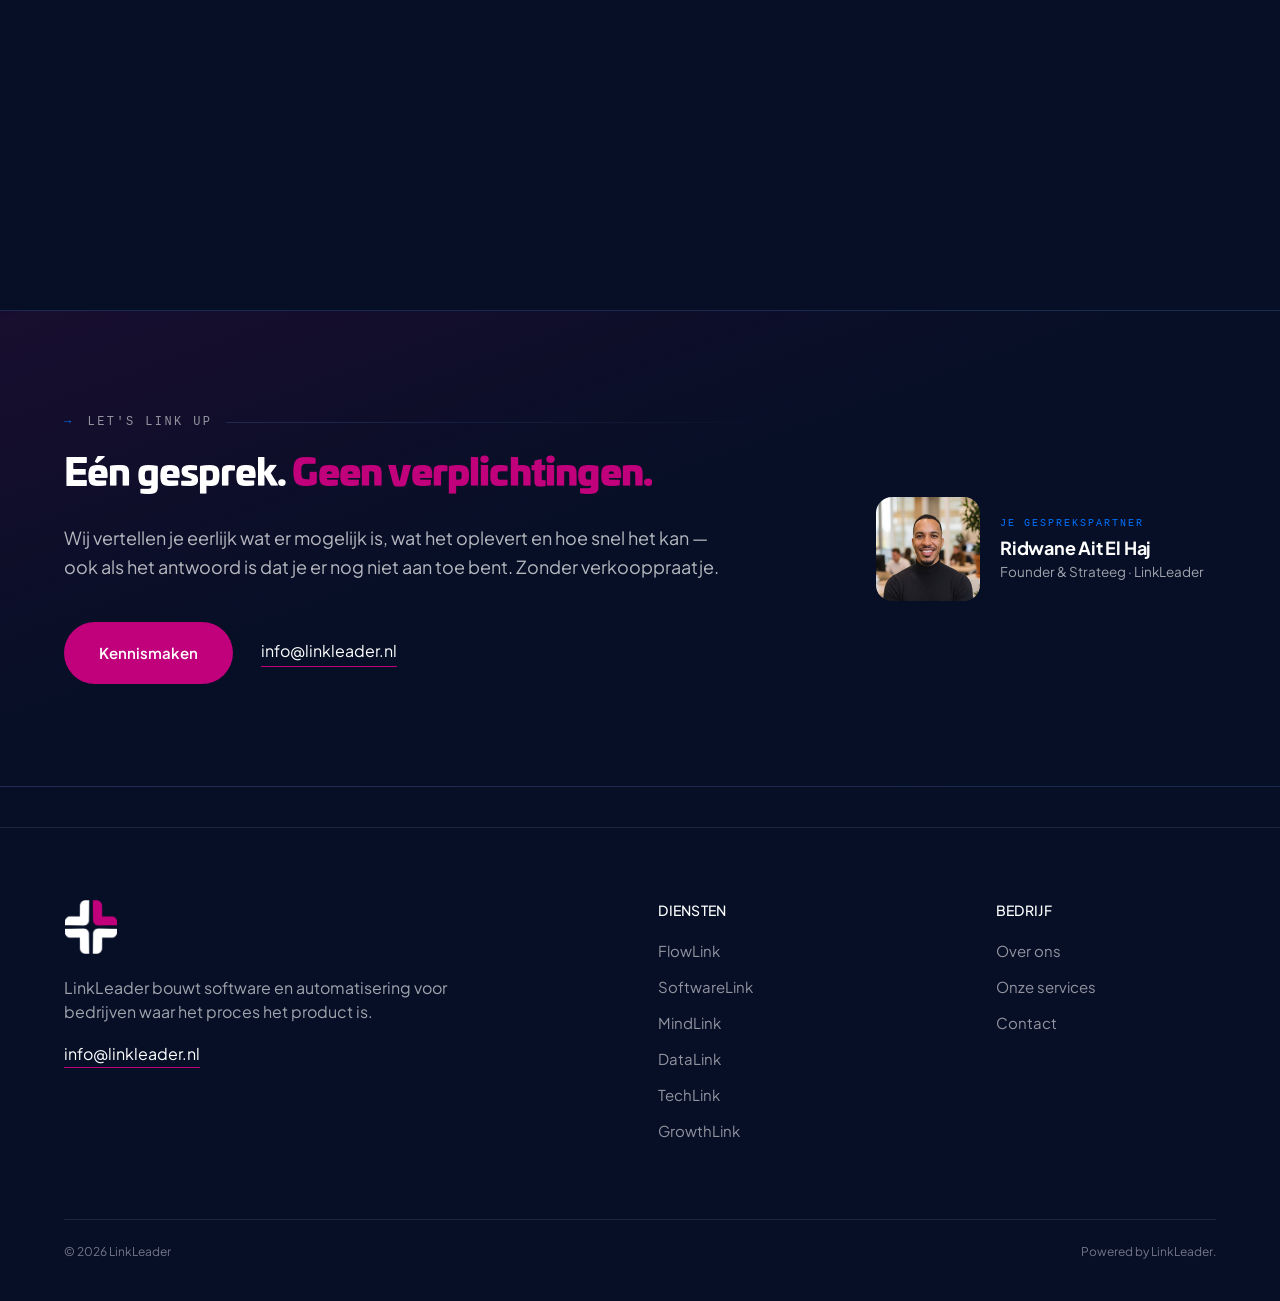
==== commit df12c3cb: "Hide sector solutions everywhere; page stays Temporary, and built to be undone in one step. Everythi" ====
--- a/index.html
+++ b/index.html
@@ -9,7 +9,7 @@
 <link rel="preconnect" href="https://fonts.gstatic.com" crossorigin>
 <link href="https://fonts.googleapis.com/css2?family=Plus+Jakarta+Sans:wght@400;500;600;700&family=Poppins:wght@900&display=swap" rel="stylesheet">
 <link rel="stylesheet" href="styles.css?v=6">
-<link rel="stylesheet" href="nav-services.css?v=1">
+<link rel="stylesheet" href="nav-services.css?v=2">
 <link rel="stylesheet" href="fl-kit.css?v=9">
 <style>
 
@@ -783,7 +783,7 @@
       <div class="mega__in">
         <div class="mega__col">
           <p class="mega__k">Diensten <span>wat we bouwen</span></p>
-          <p class="mega__hint">Los af te nemen, of gecombineerd tot een sectoroplossing.</p>
+          <p class="mega__hint">Los af te nemen, of gecombineerd tot één traject.</p>
           <div class="mega__grid">
             <a class="svci" href="ai-automation.html" style="--a:var(--acc-flow)"><span class="svci__w">FLOW<i>LINK</i></span><span class="svci__d">AI-automatisering</span></a>
             <a class="svci" href="softwarelink.html" style="--a:var(--acc-software)"><span class="svci__w">SOFTWARE<i>LINK</i></span><span class="svci__d">Web &amp; app development</span></a>
@@ -805,7 +805,7 @@
         </div>
       </div>
       <div class="mega__foot">
-        <a href="services.html">Alle diensten en sectoren →</a>
+        <a href="services.html">Alle diensten →</a>
         <p>Weet je niet waar te beginnen? <a href="contact.html">Plan een kennismaking</a></p>
       </div>
     </div>
@@ -823,13 +823,14 @@
         <a class="" href="datalink.html" style="--a:var(--acc-data)"><span class="svci__w">DATA<i>LINK</i></span><span class="svci__d">Data &amp; AI-fundering</span></a>
         <a class="" href="techlink.html" style="--a:var(--acc-tech)"><span class="svci__w">TECH<i>LINK</i></span><span class="svci__d">Software advies &amp; implementatie</span></a>
         <a class="" href="growthlink.html" style="--a:var(--acc-growth)"><span class="svci__w">GROWTH<i>LINK</i></span><span class="svci__d">Sales &amp; conversieoptimalisatie</span></a>
-        <p class="mnav__k">Sectoren</p>
+        <div class="mnav__sect"><p class="mnav__k">Sectoren</p>
         <a class="" href="uitzendbureaus.html" style="--a:var(--acc-staffing)"><span class="svci__w">Uitzend &amp;<i> staffing</i></span><span class="svci__d">Van aanvraag tot plaatsing</span></a>
         <span class=" svci--soon" style="--a:var(--acc-mind)"><span class="svci__w">Zorg<span class="svci__soon">Binnenkort</span></span><span class="svci__d">Roosters en bevoegdheden</span></span>
         <span class=" svci--soon" style="--a:var(--acc-data)"><span class="svci__w">Logistiek<span class="svci__soon">Binnenkort</span></span><span class="svci__d">Planning en capaciteit</span></span>
         <span class=" svci--soon" style="--a:var(--acc-tech)"><span class="svci__w">Installatie &amp; techniek<span class="svci__soon">Binnenkort</span></span><span class="svci__d">Werkbonnen en certificering</span></span>
+        </div>
         <p class="mnav__k">Overzicht</p>
-        <a href="services.html">Alle diensten en sectoren</a>
+        <a href="services.html">Alle diensten</a>
       </div>
     </details>
     <a href="contact.html">Contact</a>
@@ -1033,7 +1034,7 @@
       <p>Meer omzet uit de leads die je al hebt. Opvolging, funnel en klantreis op orde voordat je meer advertentiebudget inzet.</p>
       <a class="build-row__link" href="growthlink.html">Bekijk de dienst <span aria-hidden="true">→</span></a>
     </article>
-    <article class="build-row grid-spot" style="--pink:var(--acc-staffing)">
+    <article class="build-row grid-spot build-row--sector" style="--pink:var(--acc-staffing)">
       <p class="build-row__num">007</p>
       <h3 class="build-row__mark"><span class="fl-flow">UITZEND &amp;</span> <span class="fl-link">STAFFING</span></h3>
       <p>Een complete uitvoeringslaag voor uitzendbureaus: aanvraag binnen, gematcht, toegewezen, opgevolgd — bovenop je bestaande AFAS, ATS en planning.</p>
@@ -1133,7 +1134,7 @@
           <li><a href="growthlink.html">GrowthLink</a></li>
         </ul>
       </div>
-      <div>
+      <div class="foot-sect">
         <h4>Sectoren</h4>
         <ul>
           <li><a href="uitzendbureaus.html">Uitzend &amp; staffing</a></li>
--- a/nav-services.css
+++ b/nav-services.css
@@ -163,3 +163,30 @@
 @media (prefers-reduced-motion:reduce){
   .mega,.svci::before,.nav__svc::after,.mnav__grp > summary::after{transition:none}
 }
+
+/* ===========================================================
+   SECTOROPLOSSINGEN — TIJDELIJK VERBORGEN
+   ===========================================================
+   uitzendbureaus.html blijft bestaan en blijft direct bereikbaar,
+   maar er wijst nergens meer een link naartoe. Terugzetten is dit
+   hele blok verwijderen — de opmaak eronder is ongemoeid gelaten.
+   Op uitzendbureaus.html zelf staat daarnaast een noindex, zodat
+   een pagina zonder inkomende links ook niet in Google verschijnt
+   zolang hij niet af is.
+   =========================================================== */
+.mega__col--sect,          /* kolom Sectoren in het megamenu   */
+.mnav__sect,               /* groep Sectoren in het mobiele menu */
+.svcband__k--2,            /* kop boven de sectorrij            */
+.svcband__row--sect,       /* sectorrij in de dienstenbalk      */
+.foot-sect,                /* footerkolom Sectoren              */
+.build-row--sector{        /* rij op de homepage en /services   */
+  display:none;
+}
+
+/* Zonder de sectorkolom heeft het megamenu nog één kolom over. */
+.mega__in{grid-template-columns:1fr}
+
+/* En de footer nog drie in plaats van vier. */
+.footer__grid{grid-template-columns:1.5fr .8fr .6fr}
+@media (max-width:900px){.footer__grid{grid-template-columns:1fr 1fr}}
+@media (max-width:560px){.footer__grid{grid-template-columns:1fr}}
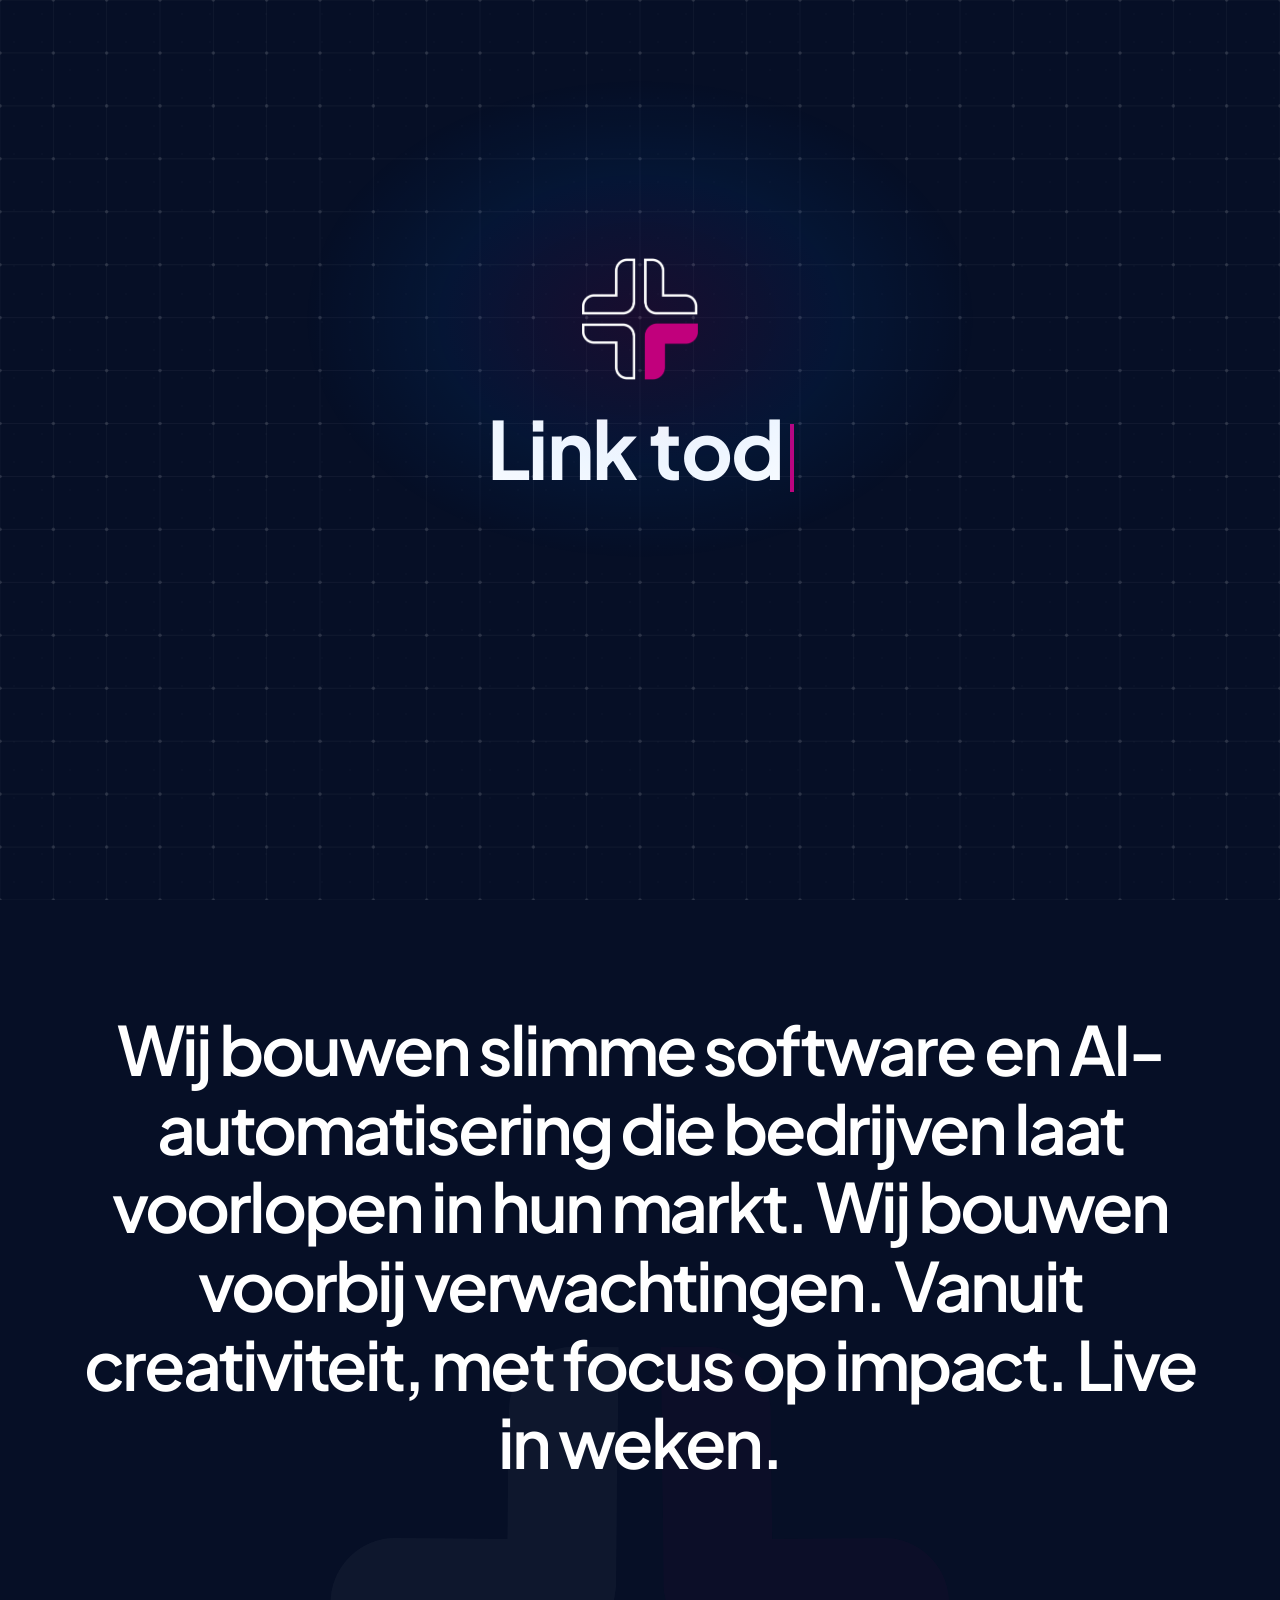
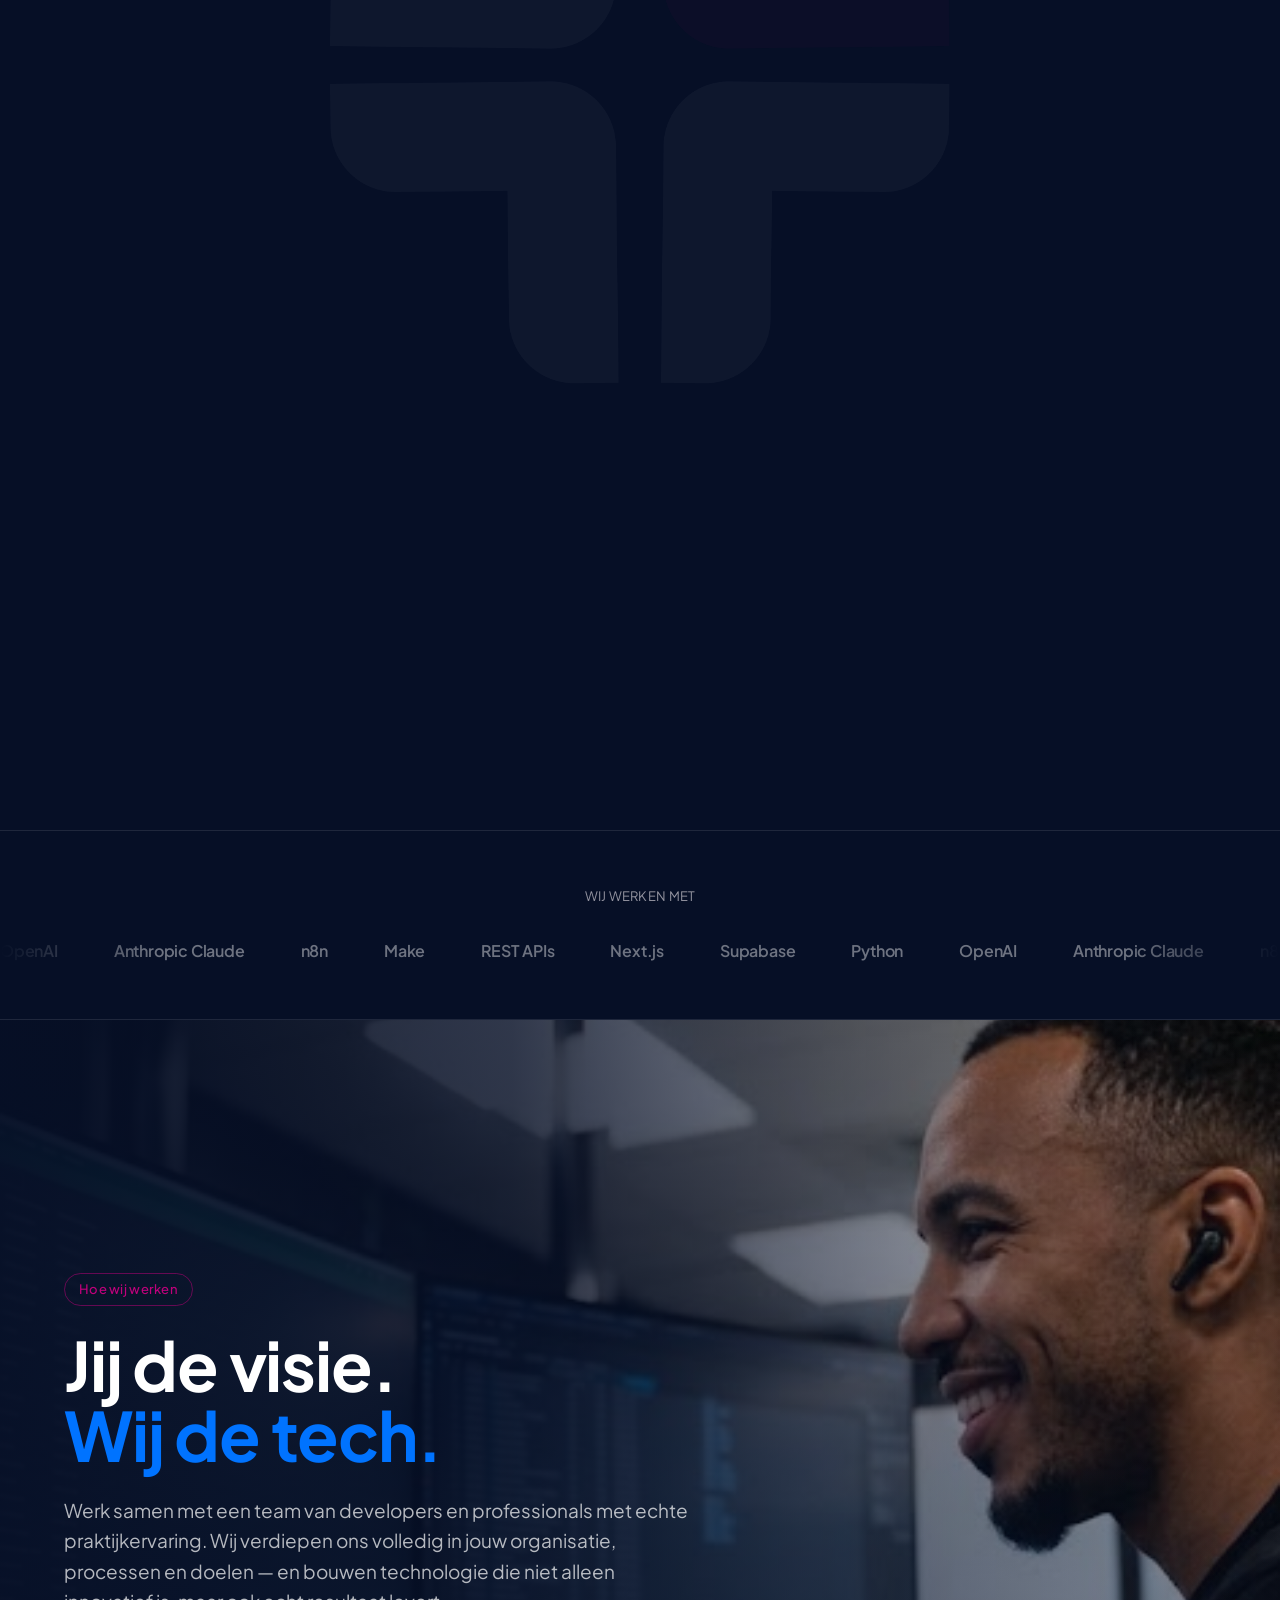
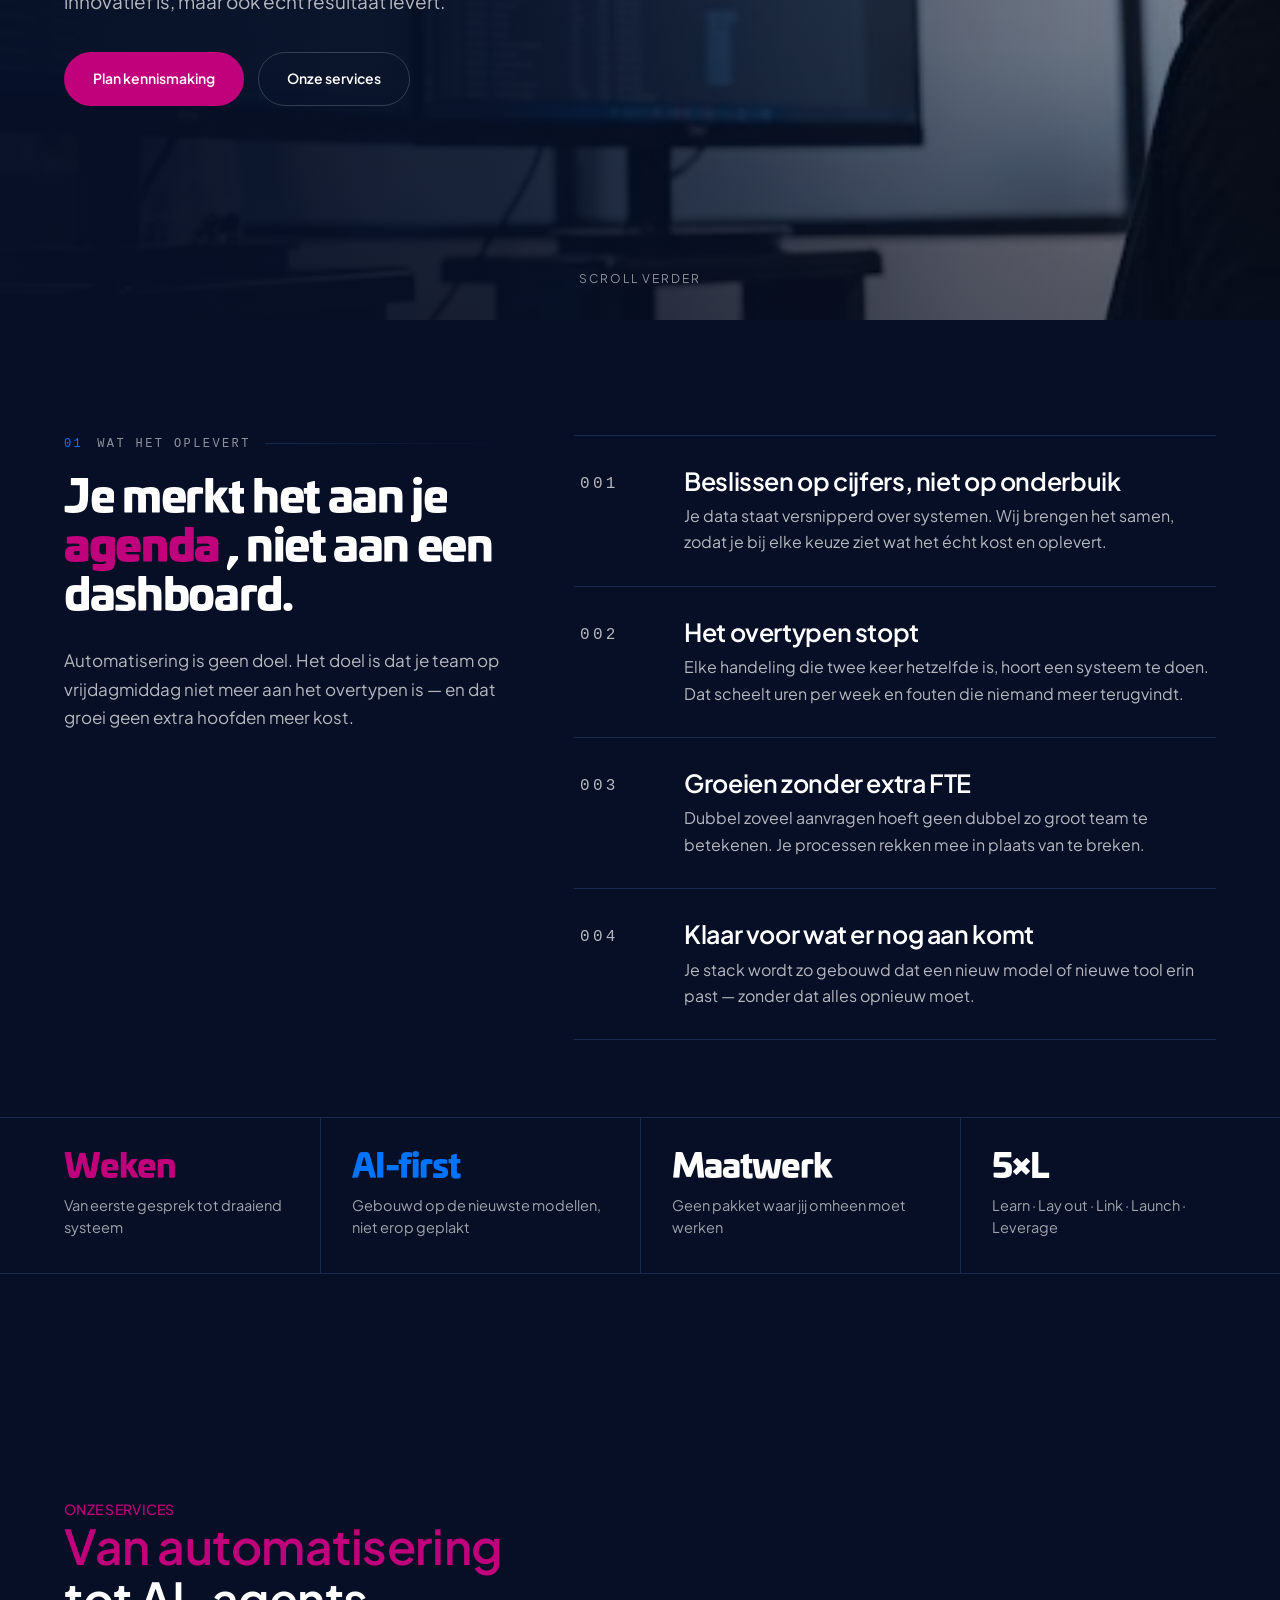
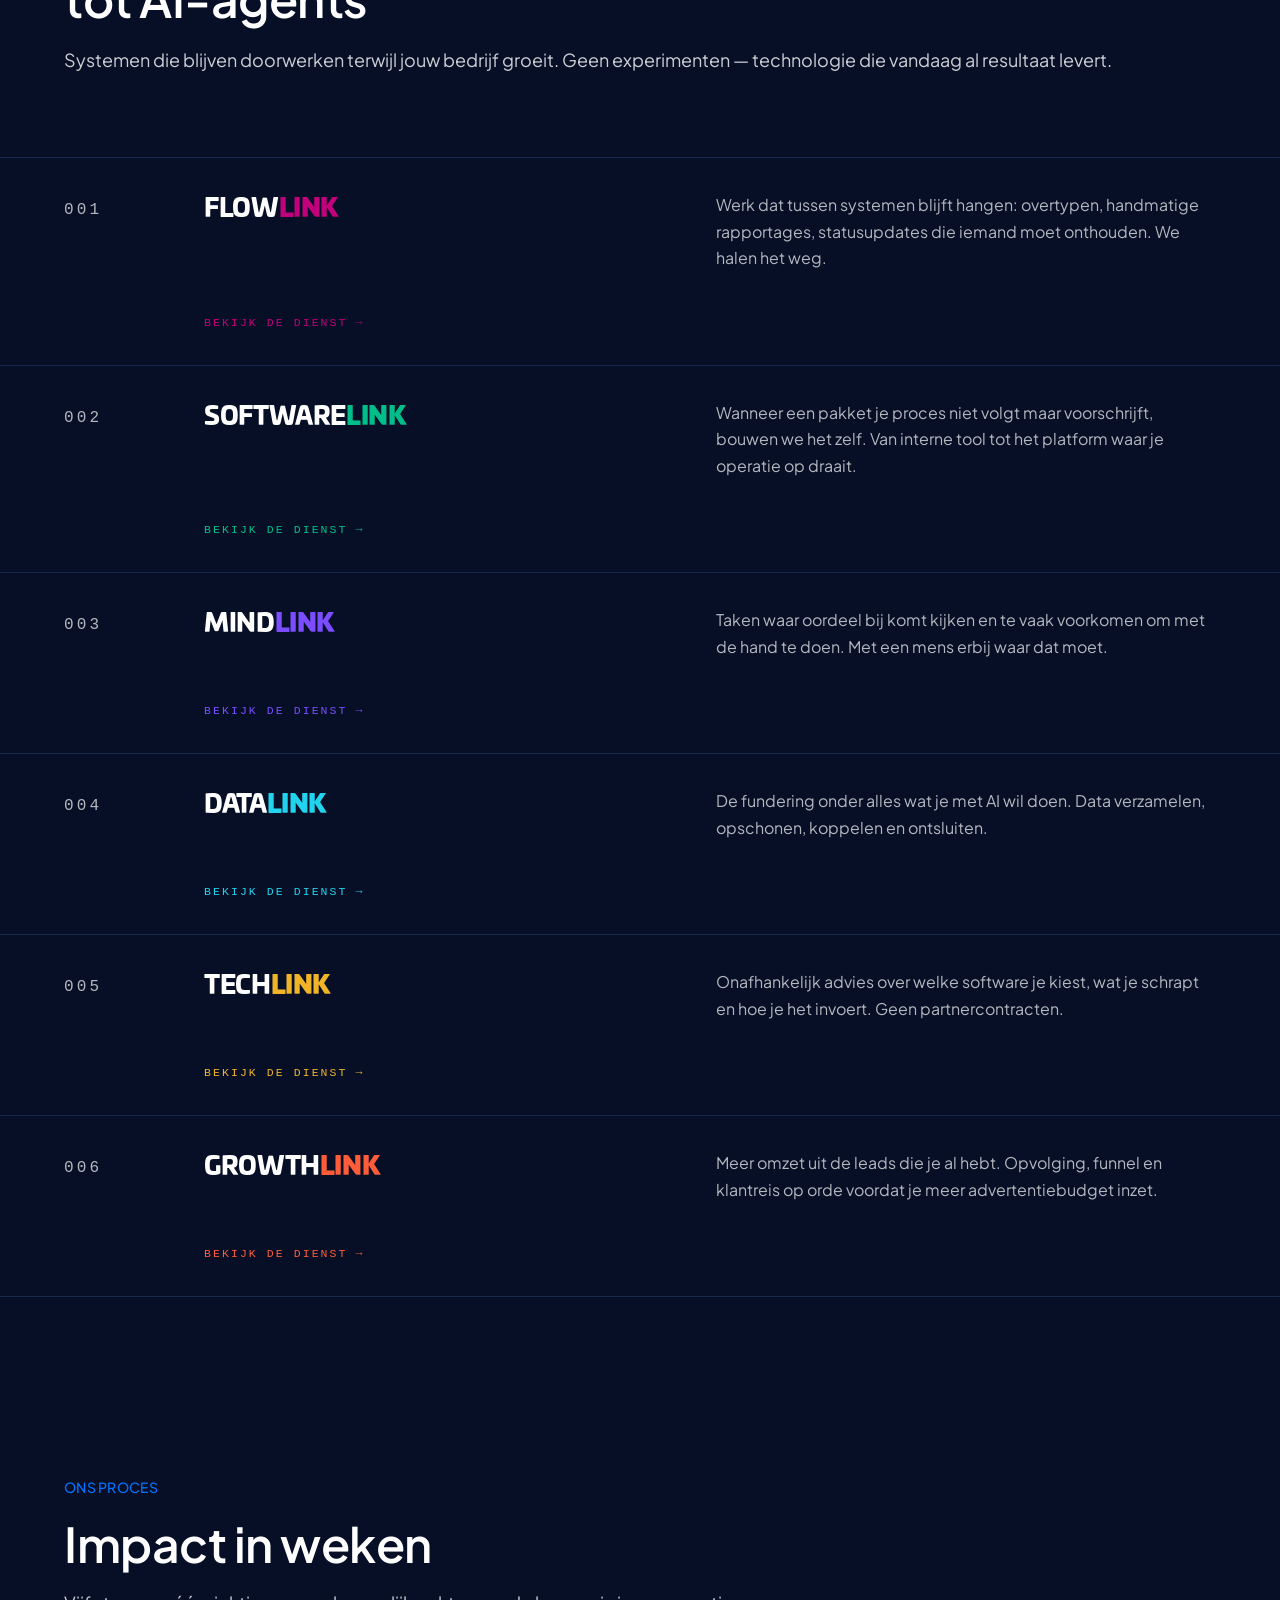
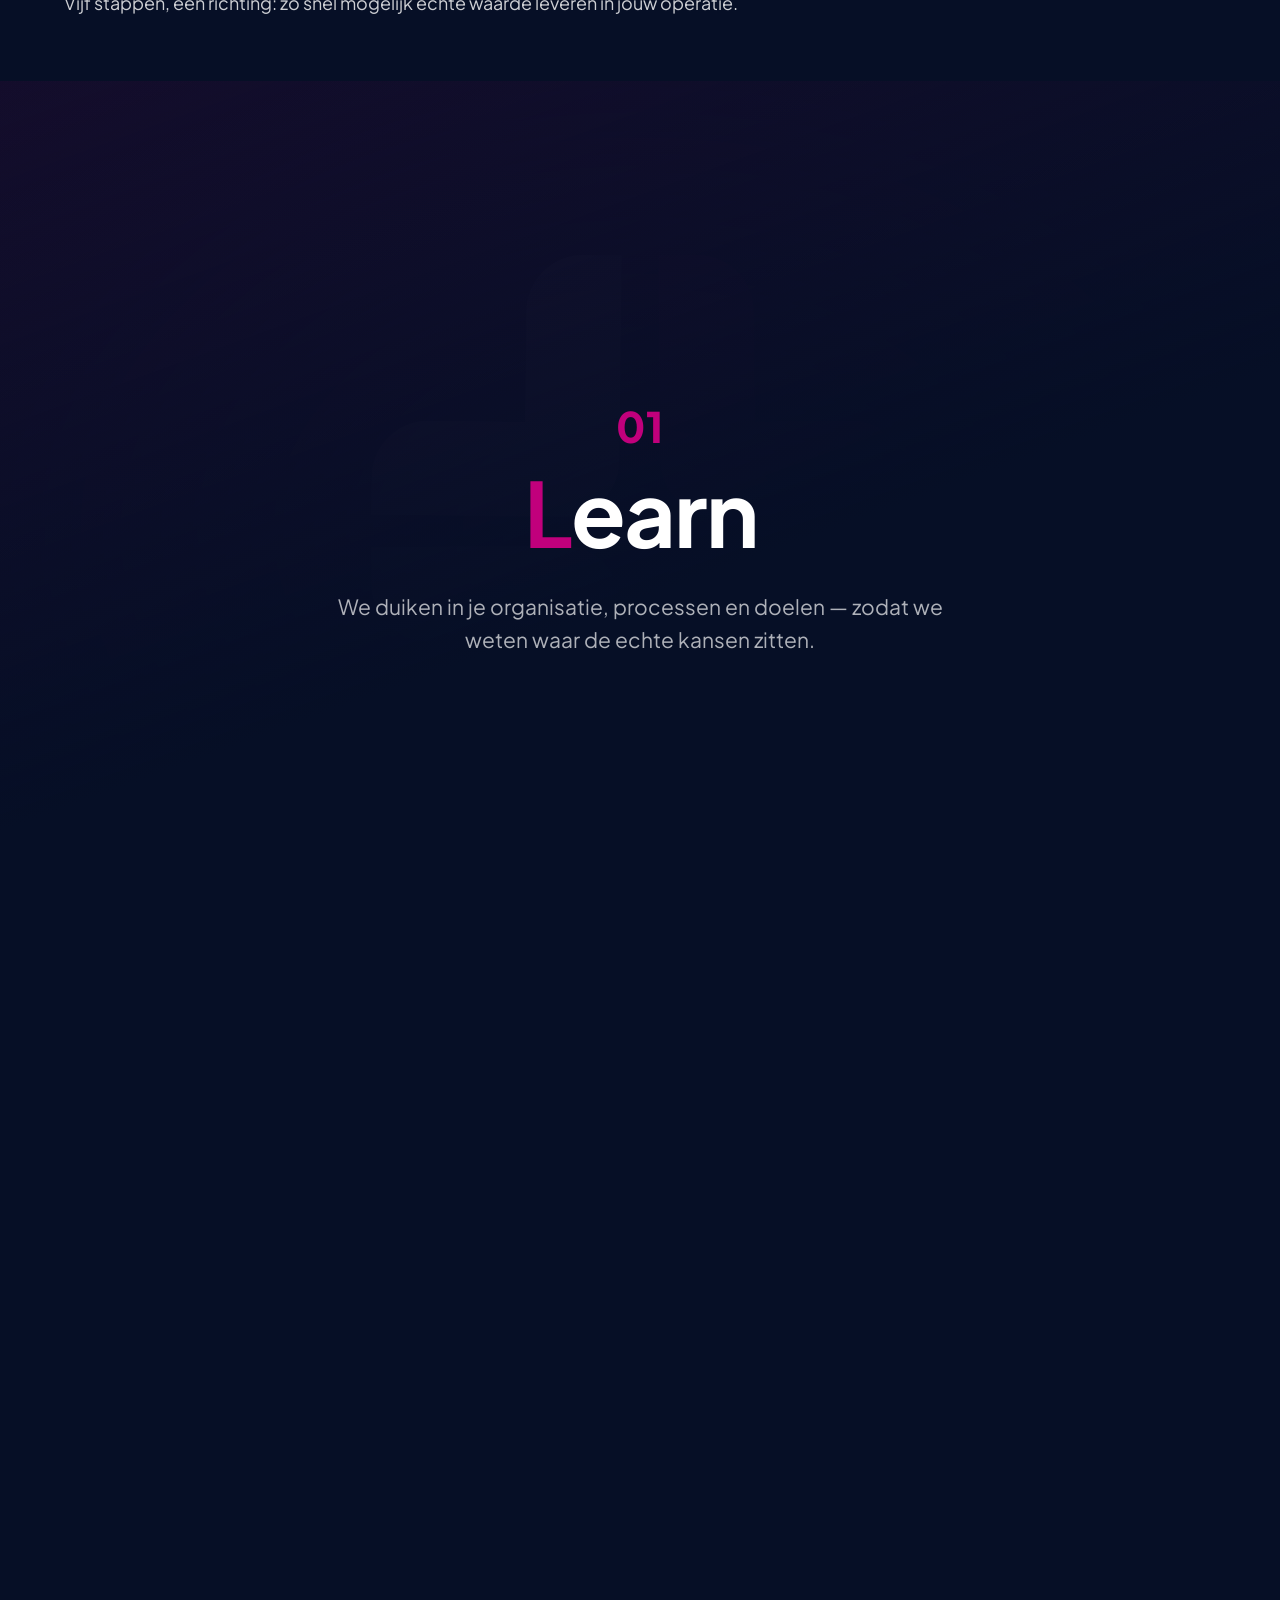
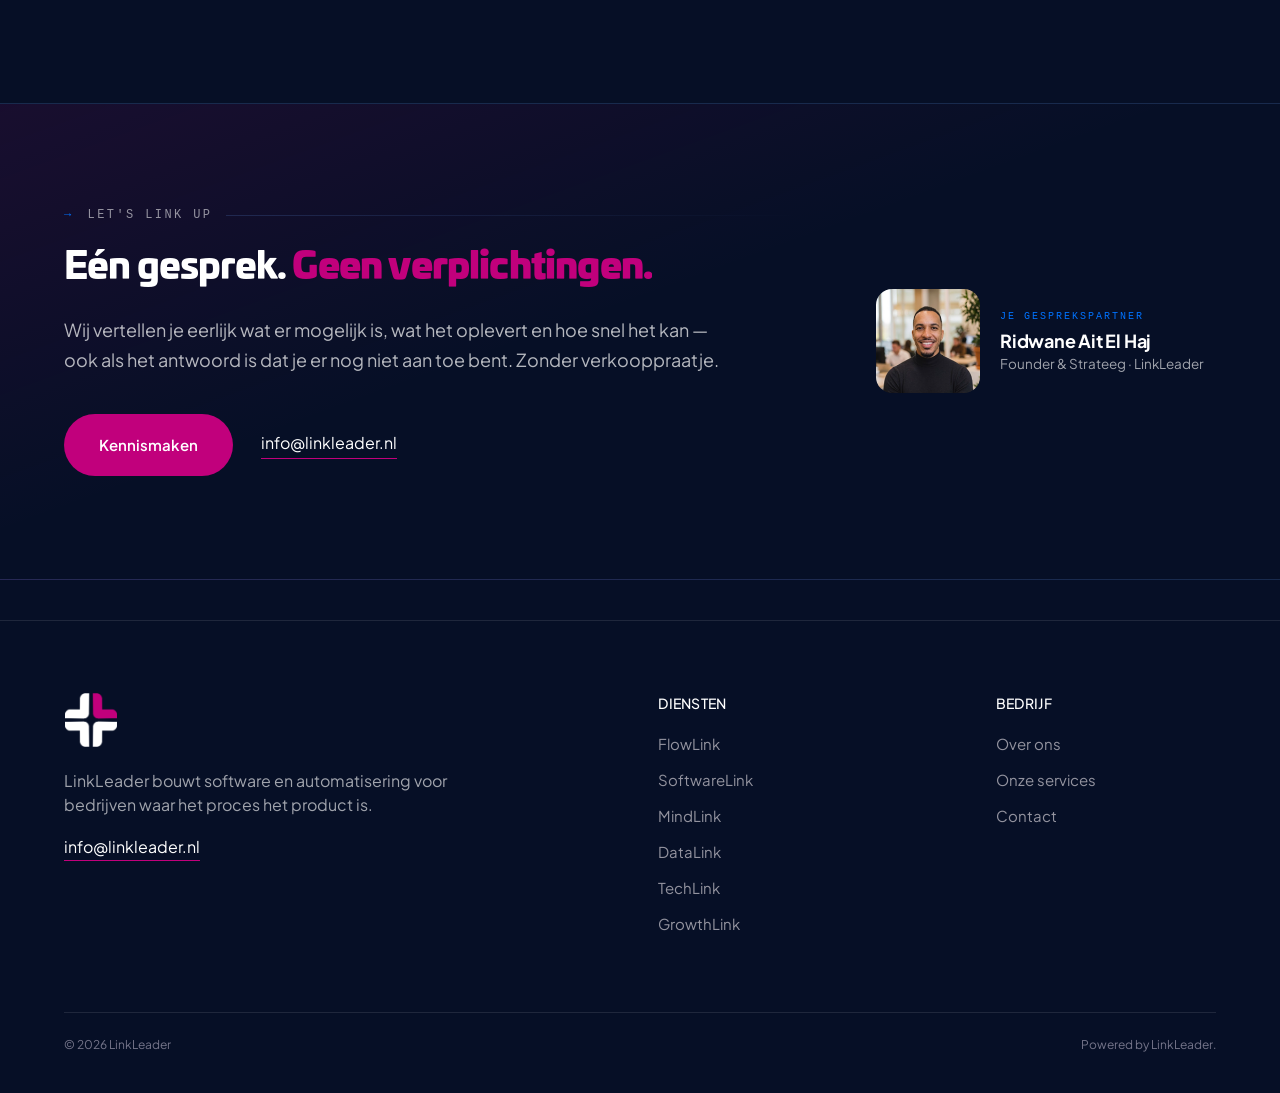
==== commit bfa8a971: "Fix sector row still showing; wire contact form to Netlify Forms The hide block missed two things.  " ====
--- a/index.html
+++ b/index.html
@@ -8,8 +8,8 @@
 <link rel="preconnect" href="https://fonts.googleapis.com">
 <link rel="preconnect" href="https://fonts.gstatic.com" crossorigin>
 <link href="https://fonts.googleapis.com/css2?family=Plus+Jakarta+Sans:wght@400;500;600;700&family=Poppins:wght@900&display=swap" rel="stylesheet">
-<link rel="stylesheet" href="styles.css?v=6">
-<link rel="stylesheet" href="nav-services.css?v=2">
+<link rel="stylesheet" href="styles.css?v=7">
+<link rel="stylesheet" href="nav-services.css?v=4">
 <link rel="stylesheet" href="fl-kit.css?v=9">
 <style>
 
--- a/styles.css
+++ b/styles.css
@@ -416,3 +416,8 @@
   .footer__grid{grid-template-columns:1fr}
   .phero{padding:56px 0 56px}
 }
+
+/* Honeypot in het contactformulier: uit beeld voor mensen, wel
+   invulbaar voor bots. display:none zou het veld bij sommige bots
+   juist overslaan, vandaar wegpositioneren in plaats van verbergen. */
+.is-hidden{position:absolute;left:-9999px;width:1px;height:1px;overflow:hidden}
--- a/nav-services.css
+++ b/nav-services.css
@@ -178,10 +178,14 @@
 .mnav__sect,               /* groep Sectoren in het mobiele menu */
 .svcband__k--2,            /* kop boven de sectorrij            */
 .svcband__row--sect,       /* sectorrij in de dienstenbalk      */
-.foot-sect,                /* footerkolom Sectoren              */
-.build-row--sector{        /* rij op de homepage en /services   */
+.sector-cta,               /* CTA-blok naar de sectorpagina     */
+.foot-sect{                /* footerkolom Sectoren              */
   display:none;
 }
+/* Twee klassen, want fl-kit.css laadt ná dit bestand en zet
+   .build-row op display:grid. Met één klasse wint die van de
+   display:none hierboven en blijft de rij gewoon staan. */
+.build-row.build-row--sector{display:none}
 
 /* Zonder de sectorkolom heeft het megamenu nog één kolom over. */
 .mega__in{grid-template-columns:1fr}
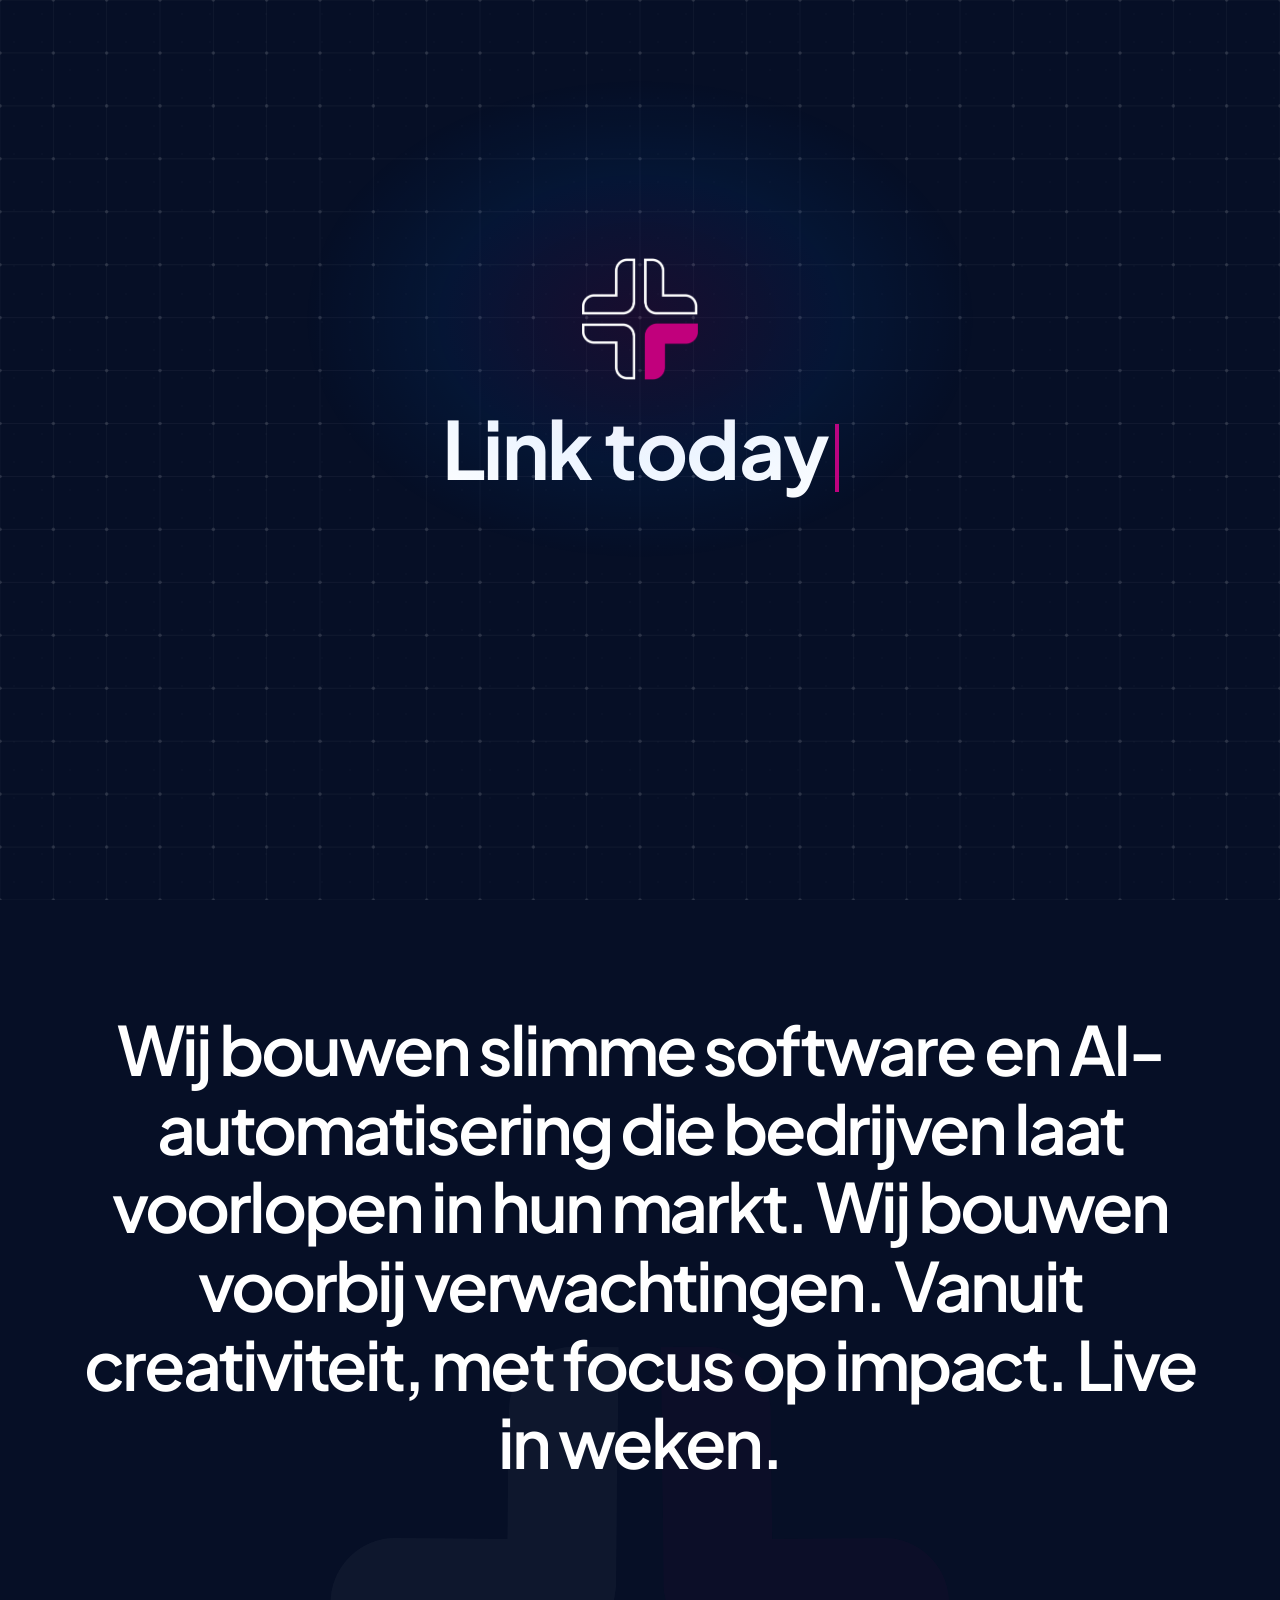
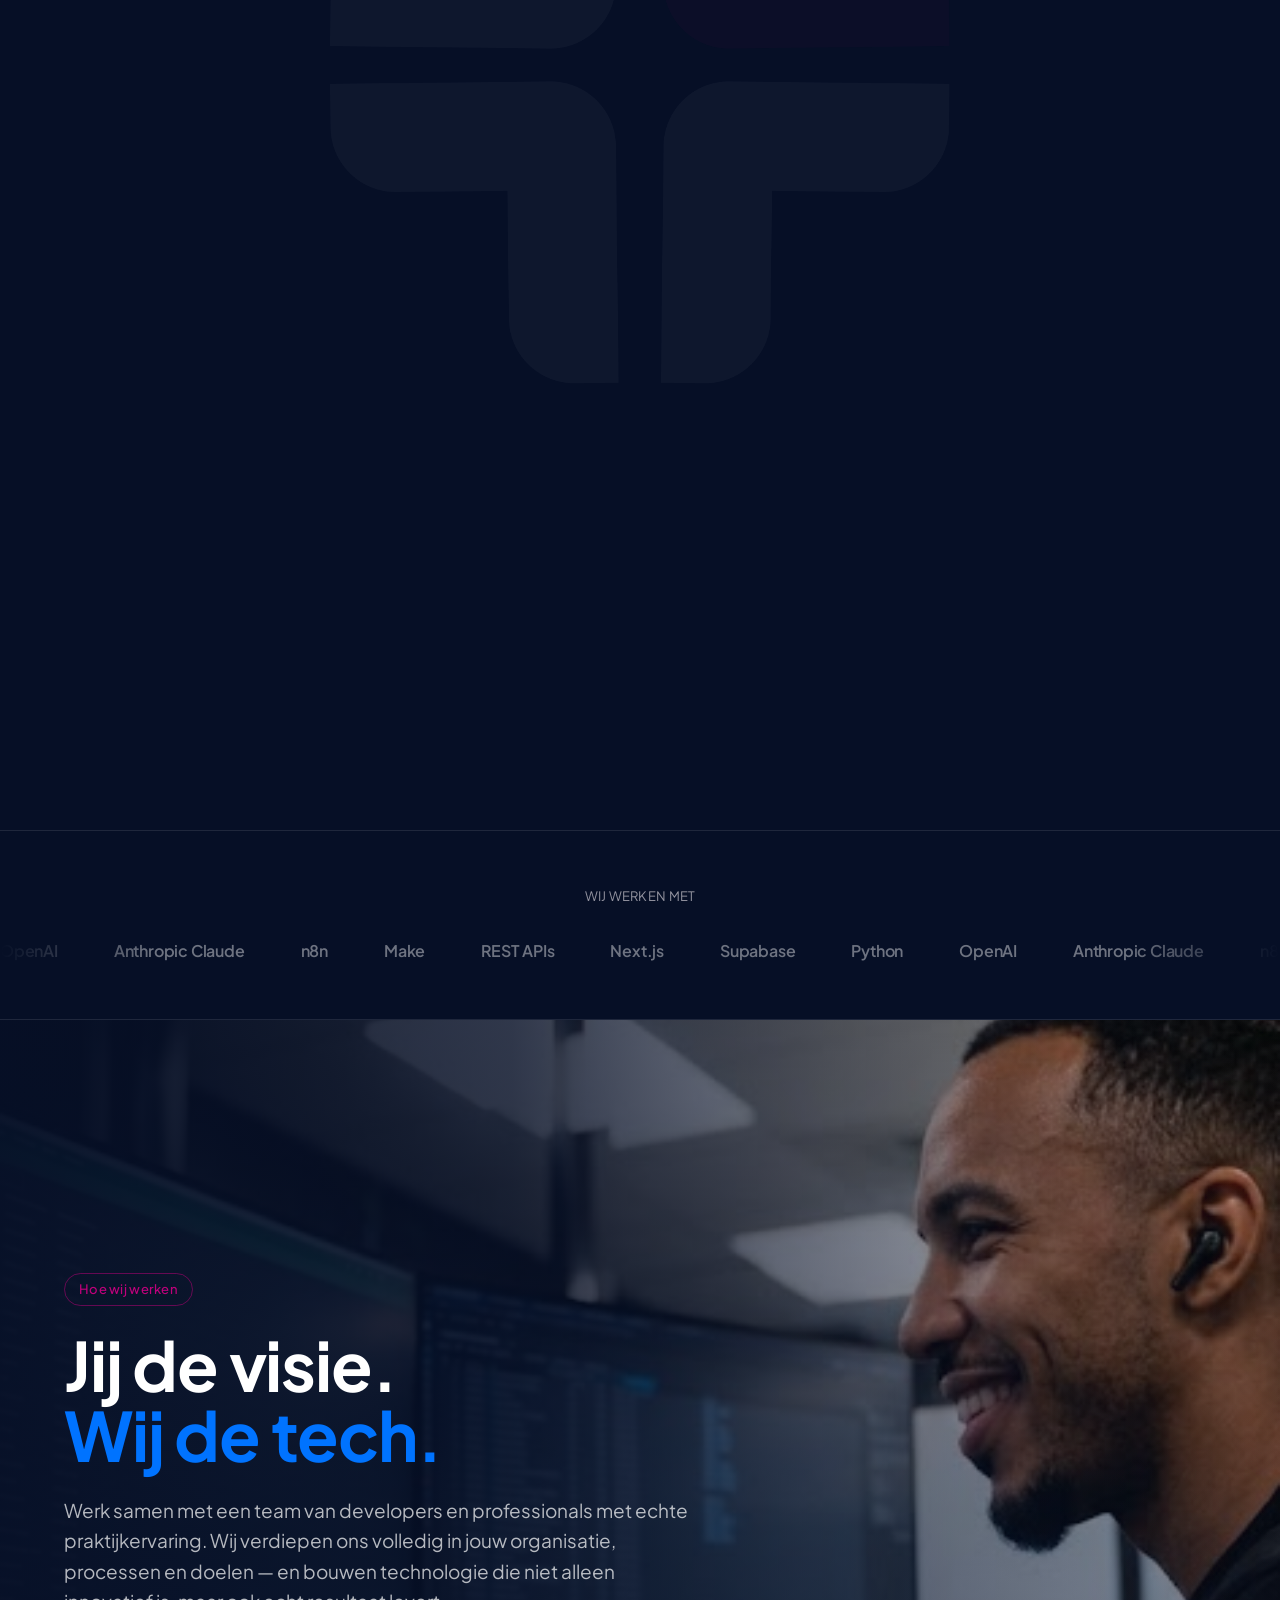
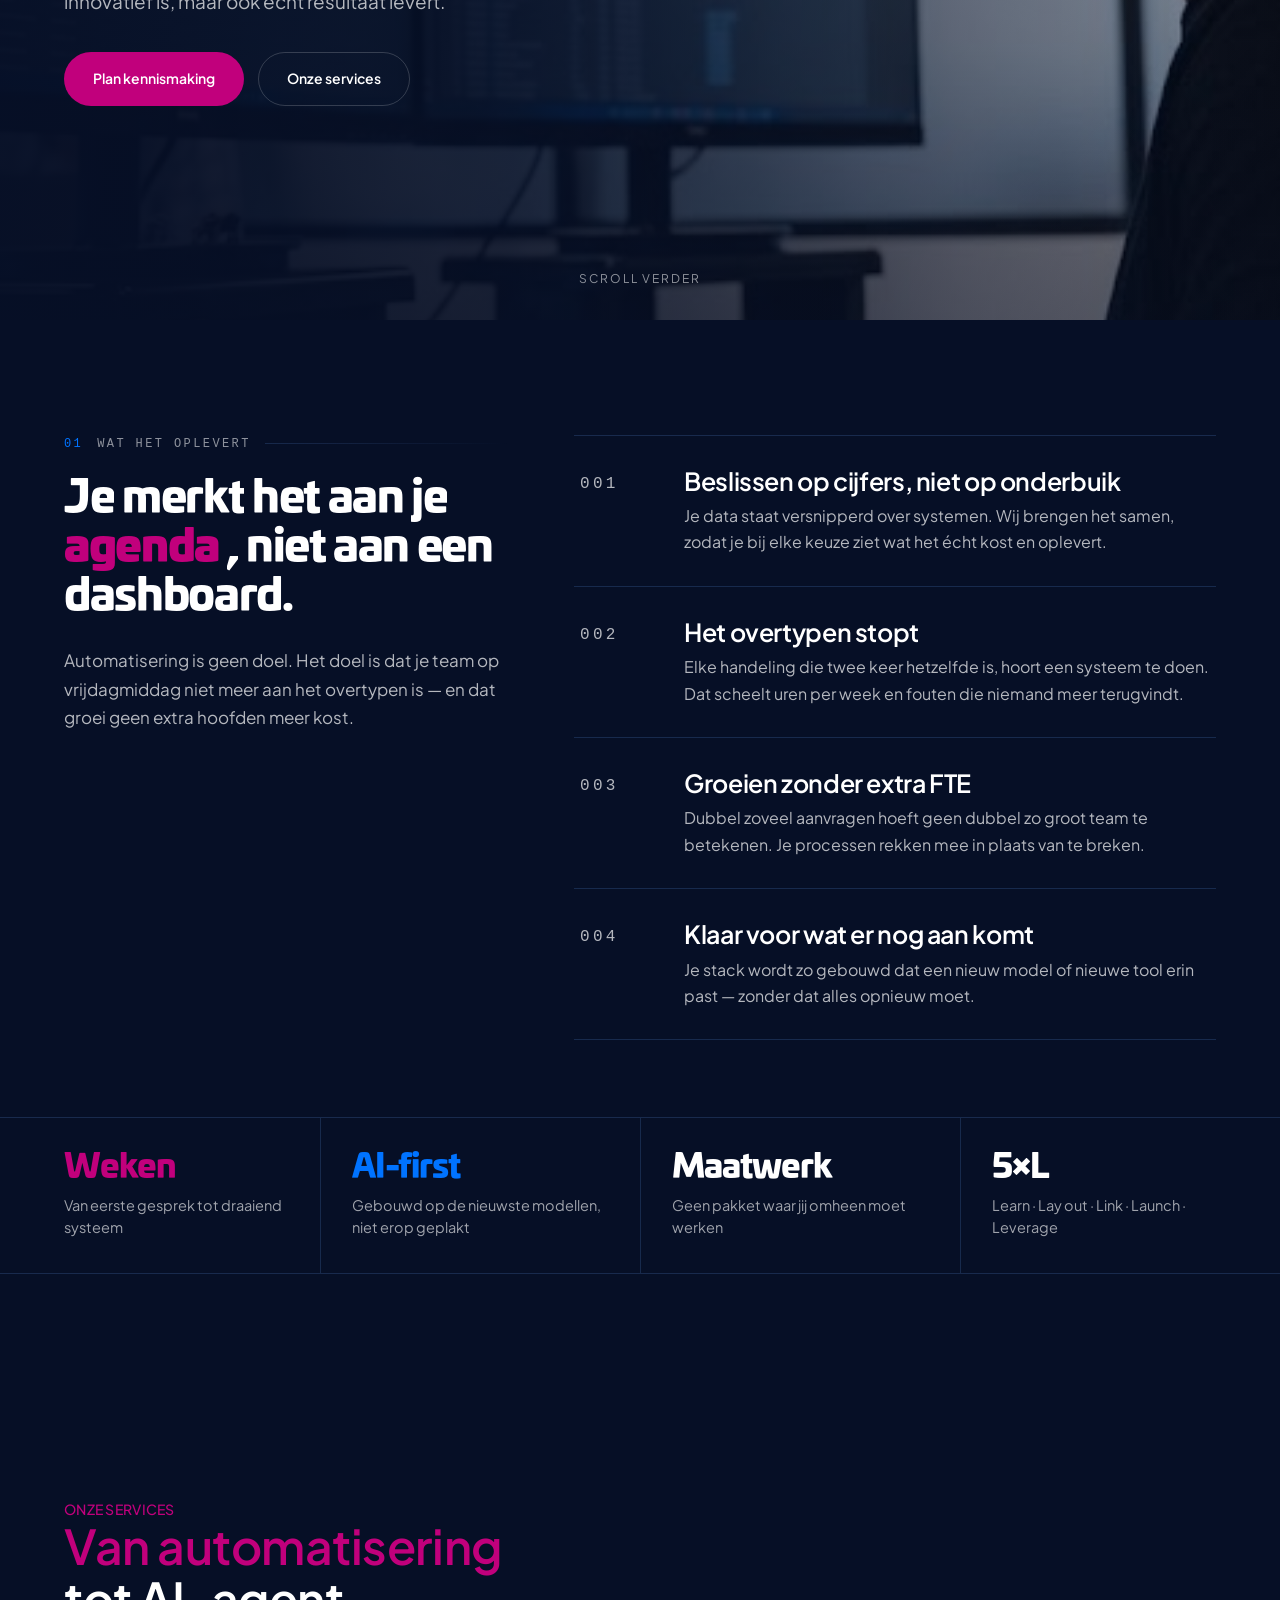
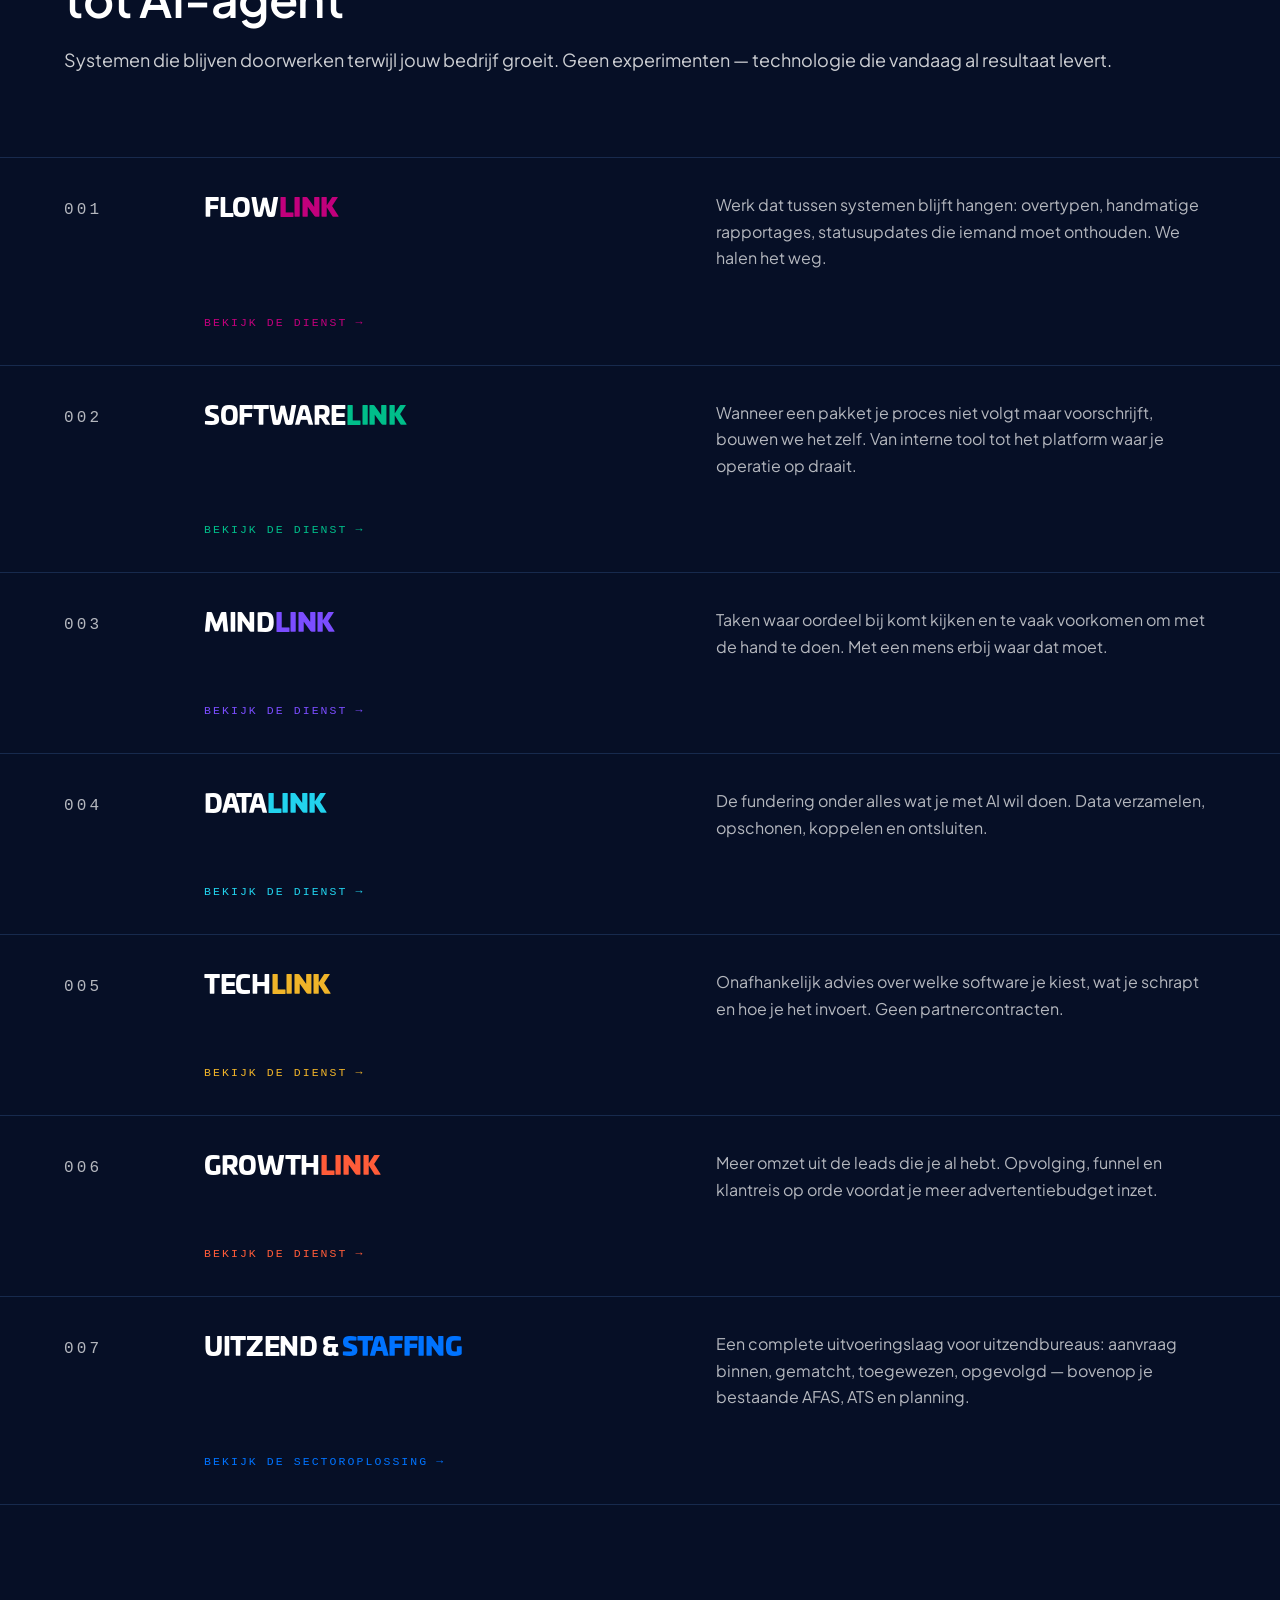
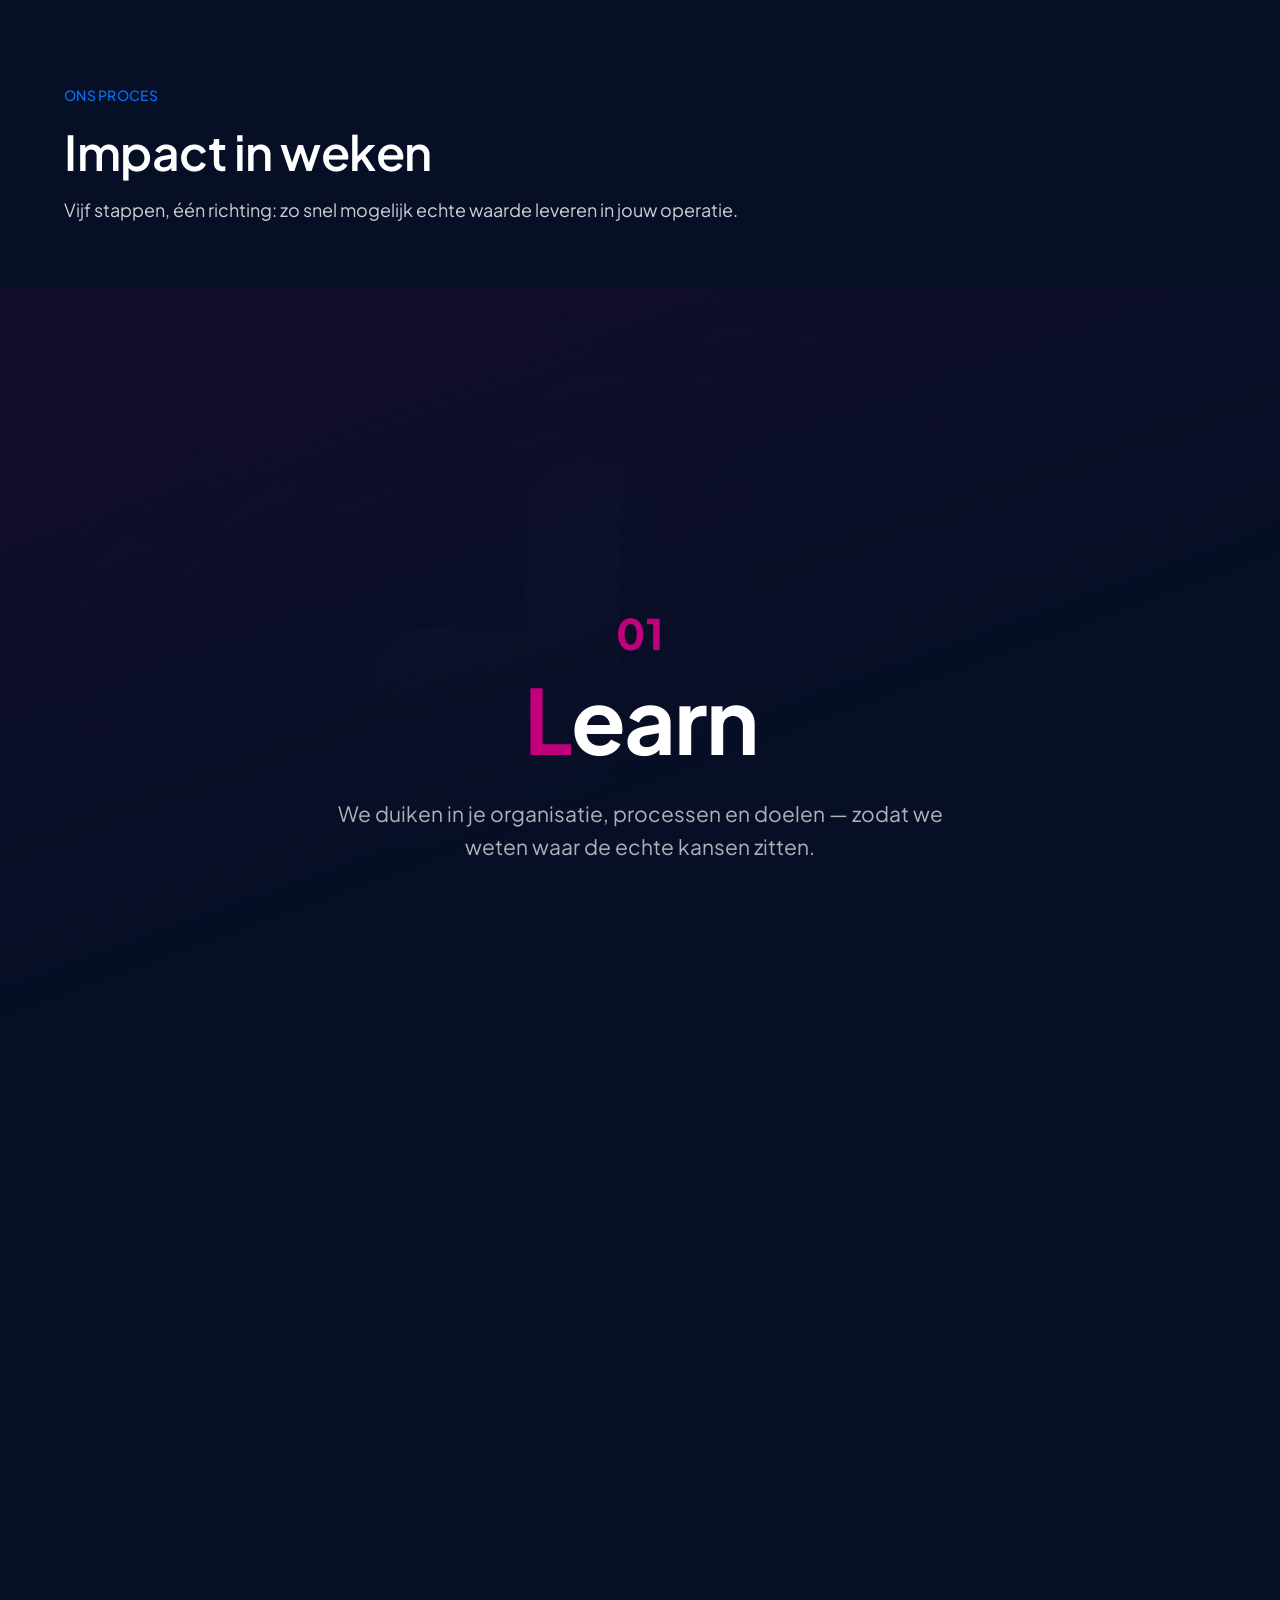
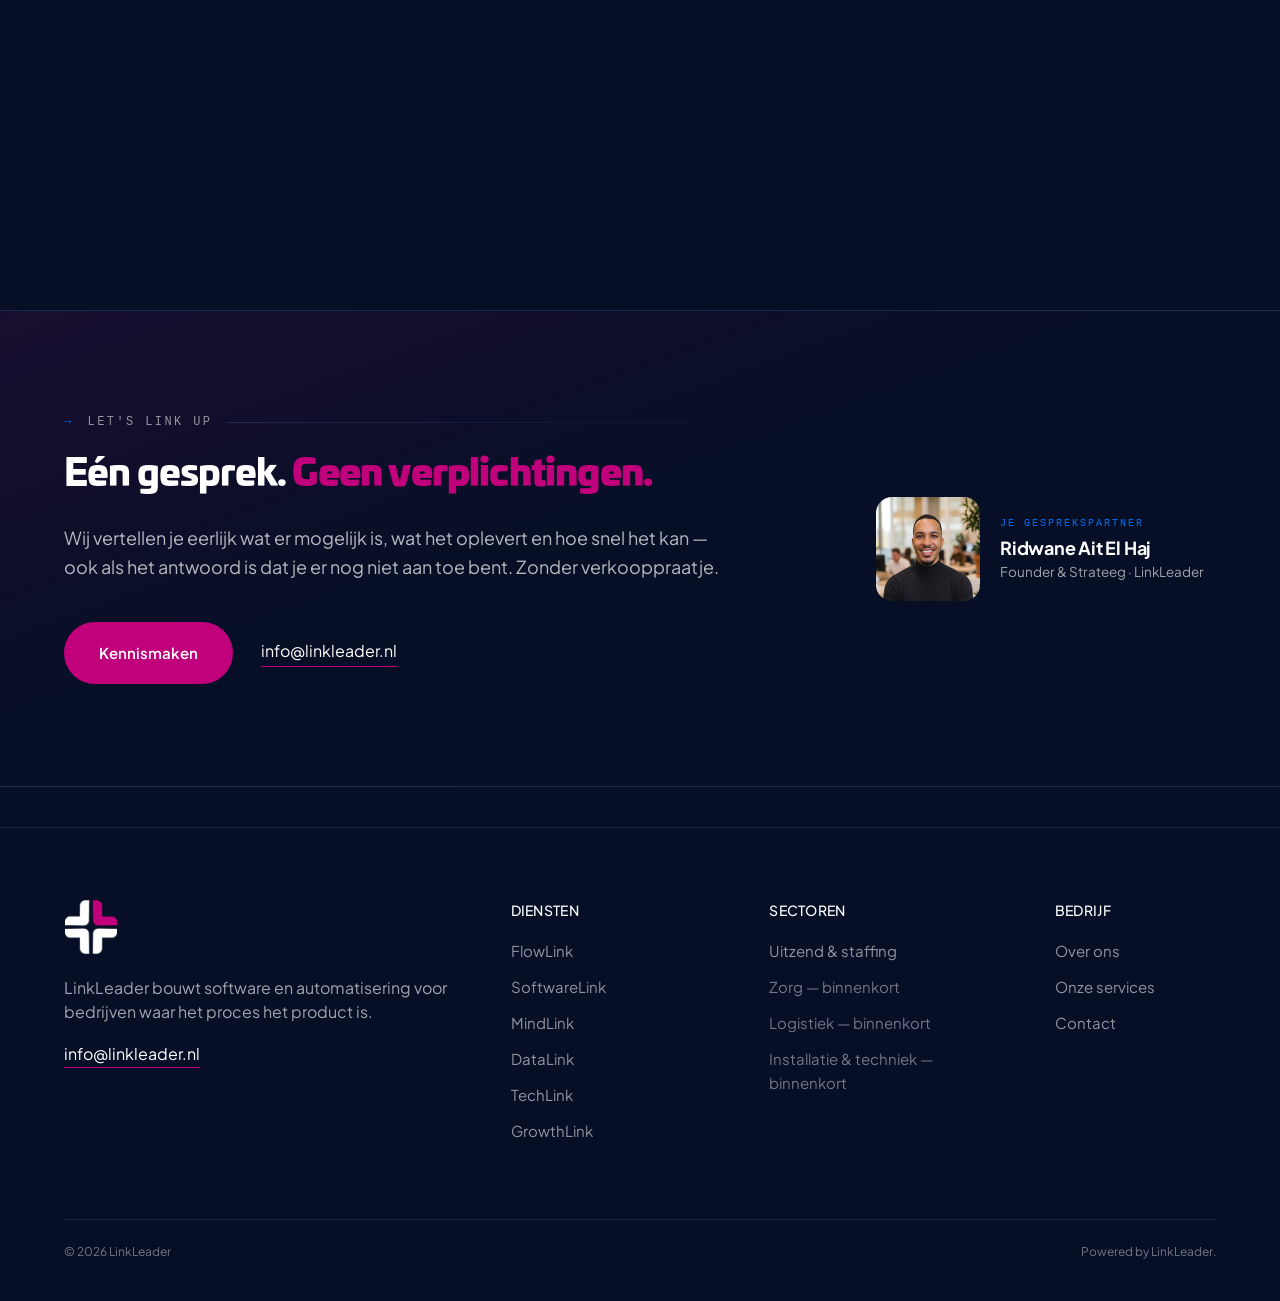
==== commit 794a395f: "Case study MediMatch en sectoren terug in beeld Sectoroplossingen waren tijdelijk verborgen; die ver" ====
--- a/index.html
+++ b/index.html
@@ -8,7 +8,7 @@
 <link rel="preconnect" href="https://fonts.googleapis.com">
 <link rel="preconnect" href="https://fonts.gstatic.com" crossorigin>
 <link href="https://fonts.googleapis.com/css2?family=Plus+Jakarta+Sans:wght@400;500;600;700&family=Poppins:wght@900&display=swap" rel="stylesheet">
-<link rel="stylesheet" href="styles.css?v=7">
+<link rel="stylesheet" href="styles.css?v=9">
 <link rel="stylesheet" href="nav-services.css?v=4">
 <link rel="stylesheet" href="fl-kit.css?v=9">
 <style>
@@ -783,7 +783,7 @@
       <div class="mega__in">
         <div class="mega__col">
           <p class="mega__k">Diensten <span>wat we bouwen</span></p>
-          <p class="mega__hint">Los af te nemen, of gecombineerd tot één traject.</p>
+          <p class="mega__hint">Los af te nemen, of gecombineerd tot een sectoroplossing.</p>
           <div class="mega__grid">
             <a class="svci" href="ai-automation.html" style="--a:var(--acc-flow)"><span class="svci__w">FLOW<i>LINK</i></span><span class="svci__d">AI-automatisering</span></a>
             <a class="svci" href="softwarelink.html" style="--a:var(--acc-software)"><span class="svci__w">SOFTWARE<i>LINK</i></span><span class="svci__d">Web &amp; app development</span></a>
@@ -805,7 +805,7 @@
         </div>
       </div>
       <div class="mega__foot">
-        <a href="services.html">Alle diensten →</a>
+        <a href="services.html">Alle diensten en sectoren →</a>
         <p>Weet je niet waar te beginnen? <a href="contact.html">Plan een kennismaking</a></p>
       </div>
     </div>
@@ -830,7 +830,7 @@
         <span class=" svci--soon" style="--a:var(--acc-tech)"><span class="svci__w">Installatie &amp; techniek<span class="svci__soon">Binnenkort</span></span><span class="svci__d">Werkbonnen en certificering</span></span>
         </div>
         <p class="mnav__k">Overzicht</p>
-        <a href="services.html">Alle diensten</a>
+        <a href="services.html">Alle diensten en sectoren</a>
       </div>
     </details>
     <a href="contact.html">Contact</a>
--- a/styles.css
+++ b/styles.css
@@ -421,3 +421,95 @@
    invulbaar voor bots. display:none zou het veld bij sommige bots
    juist overslaan, vandaar wegpositioneren in plaats van verbergen. */
 .is-hidden{position:absolute;left:-9999px;width:1px;height:1px;overflow:hidden}
+
+/* ---------------- case-teaser ----------------
+   Staat alleen op de sectorpagina uitzendbureaus.html, direct na het
+   voorbeeldscenario: eerst de illustratie, dan de klant. Het hele blok
+   is één link. De hover tilt de kaart en zet de rand aan, zodat er geen
+   twijfel is dat er een pagina achter zit. */
+.caseteaser{
+  position:relative;
+  border-top:1px solid var(--rule);border-bottom:1px solid var(--rule);
+  background:
+    radial-gradient(120% 150% at 85% 0%, rgba(0,115,255,.20), transparent 62%),
+    linear-gradient(180deg, rgba(255,255,255,.02), transparent 40%),
+    var(--surface-1);
+  transition:background-color .35s ease;
+}
+.caseteaser::before{
+  content:"";position:absolute;inset:0;pointer-events:none;
+  background-image:
+    linear-gradient(to right, rgba(255,255,255,.05) 1px, transparent 1px),
+    linear-gradient(to bottom, rgba(255,255,255,.05) 1px, transparent 1px);
+  background-size:44px 44px;
+  -webkit-mask-image:radial-gradient(ellipse 60% 100% at 100% 0%, #000 20%, transparent 78%);
+  mask-image:radial-gradient(ellipse 60% 100% at 100% 0%, #000 20%, transparent 78%);
+}
+.caseteaser__in{
+  position:relative;display:grid;text-decoration:none;color:inherit;
+  max-width:var(--shell);margin:0 auto;padding:clamp(52px,6vw,86px) var(--gut);
+  grid-template-columns:1.25fr .75fr;gap:clamp(34px,5vw,72px);align-items:center;
+}
+.caseteaser__body{
+  transition:transform .4s cubic-bezier(.22,.61,.36,1);
+}
+.caseteaser__in:hover .caseteaser__body{transform:translateY(-3px)}
+
+.caseteaser__k{
+  display:inline-flex;align-items:center;gap:10px;margin:0 0 20px;
+  font-family:ui-monospace,SFMono-Regular,Menlo,monospace;
+  font-size:10.5px;letter-spacing:.2em;text-transform:uppercase;
+  color:var(--acc-staffing-soft);
+  border:1px solid rgba(0,115,255,.32);border-radius:20px;padding:6px 14px;
+  transition:border-color .35s ease,background-color .35s ease;
+}
+.caseteaser__k::before{content:"";width:6px;height:6px;border-radius:50%;background:var(--blue)}
+.caseteaser__in:hover .caseteaser__k{border-color:var(--blue);background:rgba(0,115,255,.12)}
+
+.caseteaser h2{
+  font-family:"Univia Pro Black","Plus Jakarta Sans",sans-serif;font-weight:800;
+  font-size:clamp(24px,2.9vw,38px);line-height:1.12;letter-spacing:-.028em;
+  color:#fff;margin:0 0 18px;text-wrap:balance;
+}
+.caseteaser h2 em{font-style:normal;color:var(--blue)}
+.caseteaser__lead{margin:0 0 26px;color:var(--t-70);font-size:16.5px;line-height:1.65;max-width:54ch}
+
+/* Verticale stack, geen drie smalle kokers. Het getal krijgt de ruimte
+   die het verdient en het label leest door op één regel. */
+.caseteaser__stats{
+  list-style:none;margin:0;padding:0;border-top:1px solid var(--rule);
+}
+.caseteaser__stats li{
+  display:grid;grid-template-columns:auto 1fr;align-items:baseline;gap:18px;
+  padding:18px 2px;border-bottom:1px solid var(--rule);
+  transition:border-color .35s ease;
+}
+.caseteaser__in:hover .caseteaser__stats li{border-color:rgba(0,115,255,.28)}
+.caseteaser__stats b{
+  font-family:"Univia Pro Black","Plus Jakarta Sans",sans-serif;font-weight:800;
+  font-size:clamp(26px,3vw,36px);line-height:1;letter-spacing:-.03em;color:#fff;
+  font-variant-numeric:tabular-nums;min-width:3.4ch;
+}
+.caseteaser__stats span{font-size:13.5px;color:var(--t-62);line-height:1.45}
+
+/* Ziet eruit als een knop, is het niet: de hele kaart is de link. */
+.caseteaser__cta{
+  display:inline-flex;align-items:center;gap:10px;
+  padding:14px 28px;border-radius:var(--r-pill);
+  background:var(--blue);color:#fff;
+  font-size:14px;font-weight:700;letter-spacing:.01em;
+  transition:background-color .3s ease,box-shadow .3s ease;
+}
+.caseteaser__in:hover .caseteaser__cta{background:#2f8bff;box-shadow:0 10px 30px rgba(0,115,255,.28)}
+.caseteaser__cta span{transition:transform .3s ease}
+.caseteaser__in:hover .caseteaser__cta span{transform:translateX(4px)}
+.caseteaser__in:focus-visible{outline:2px solid var(--blue);outline-offset:-6px;border-radius:var(--r-md)}
+
+@media (max-width:900px){
+  .caseteaser__in{grid-template-columns:1fr;gap:32px}
+}
+@media (prefers-reduced-motion:reduce){
+  .caseteaser__body,.caseteaser__cta,.caseteaser__cta span{transition:none}
+  .caseteaser__in:hover .caseteaser__body{transform:none}
+  .caseteaser__in:hover .caseteaser__cta span{transform:none}
+}
--- a/nav-services.css
+++ b/nav-services.css
@@ -163,34 +163,3 @@
 @media (prefers-reduced-motion:reduce){
   .mega,.svci::before,.nav__svc::after,.mnav__grp > summary::after{transition:none}
 }
-
-/* ===========================================================
-   SECTOROPLOSSINGEN — TIJDELIJK VERBORGEN
-   ===========================================================
-   uitzendbureaus.html blijft bestaan en blijft direct bereikbaar,
-   maar er wijst nergens meer een link naartoe. Terugzetten is dit
-   hele blok verwijderen — de opmaak eronder is ongemoeid gelaten.
-   Op uitzendbureaus.html zelf staat daarnaast een noindex, zodat
-   een pagina zonder inkomende links ook niet in Google verschijnt
-   zolang hij niet af is.
-   =========================================================== */
-.mega__col--sect,          /* kolom Sectoren in het megamenu   */
-.mnav__sect,               /* groep Sectoren in het mobiele menu */
-.svcband__k--2,            /* kop boven de sectorrij            */
-.svcband__row--sect,       /* sectorrij in de dienstenbalk      */
-.sector-cta,               /* CTA-blok naar de sectorpagina     */
-.foot-sect{                /* footerkolom Sectoren              */
-  display:none;
-}
-/* Twee klassen, want fl-kit.css laadt ná dit bestand en zet
-   .build-row op display:grid. Met één klasse wint die van de
-   display:none hierboven en blijft de rij gewoon staan. */
-.build-row.build-row--sector{display:none}
-
-/* Zonder de sectorkolom heeft het megamenu nog één kolom over. */
-.mega__in{grid-template-columns:1fr}
-
-/* En de footer nog drie in plaats van vier. */
-.footer__grid{grid-template-columns:1.5fr .8fr .6fr}
-@media (max-width:900px){.footer__grid{grid-template-columns:1fr 1fr}}
-@media (max-width:560px){.footer__grid{grid-template-columns:1fr}}
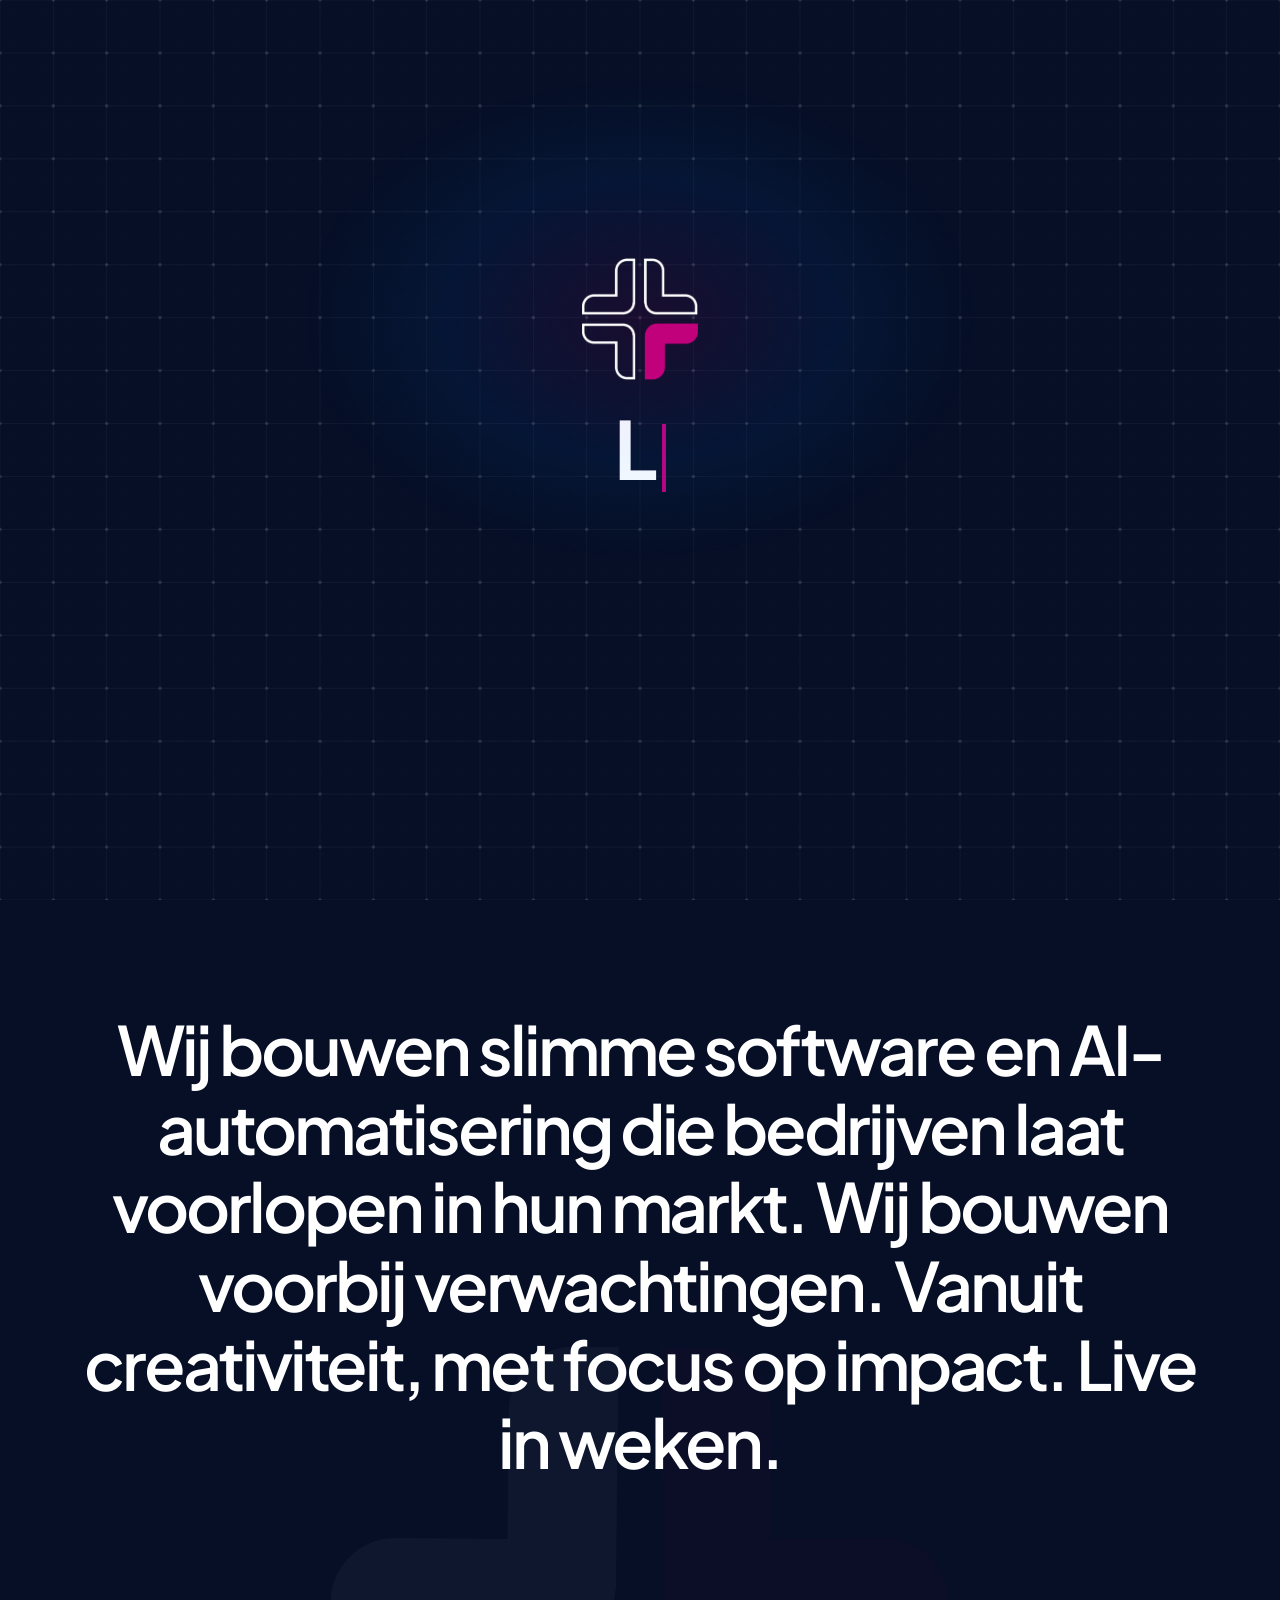
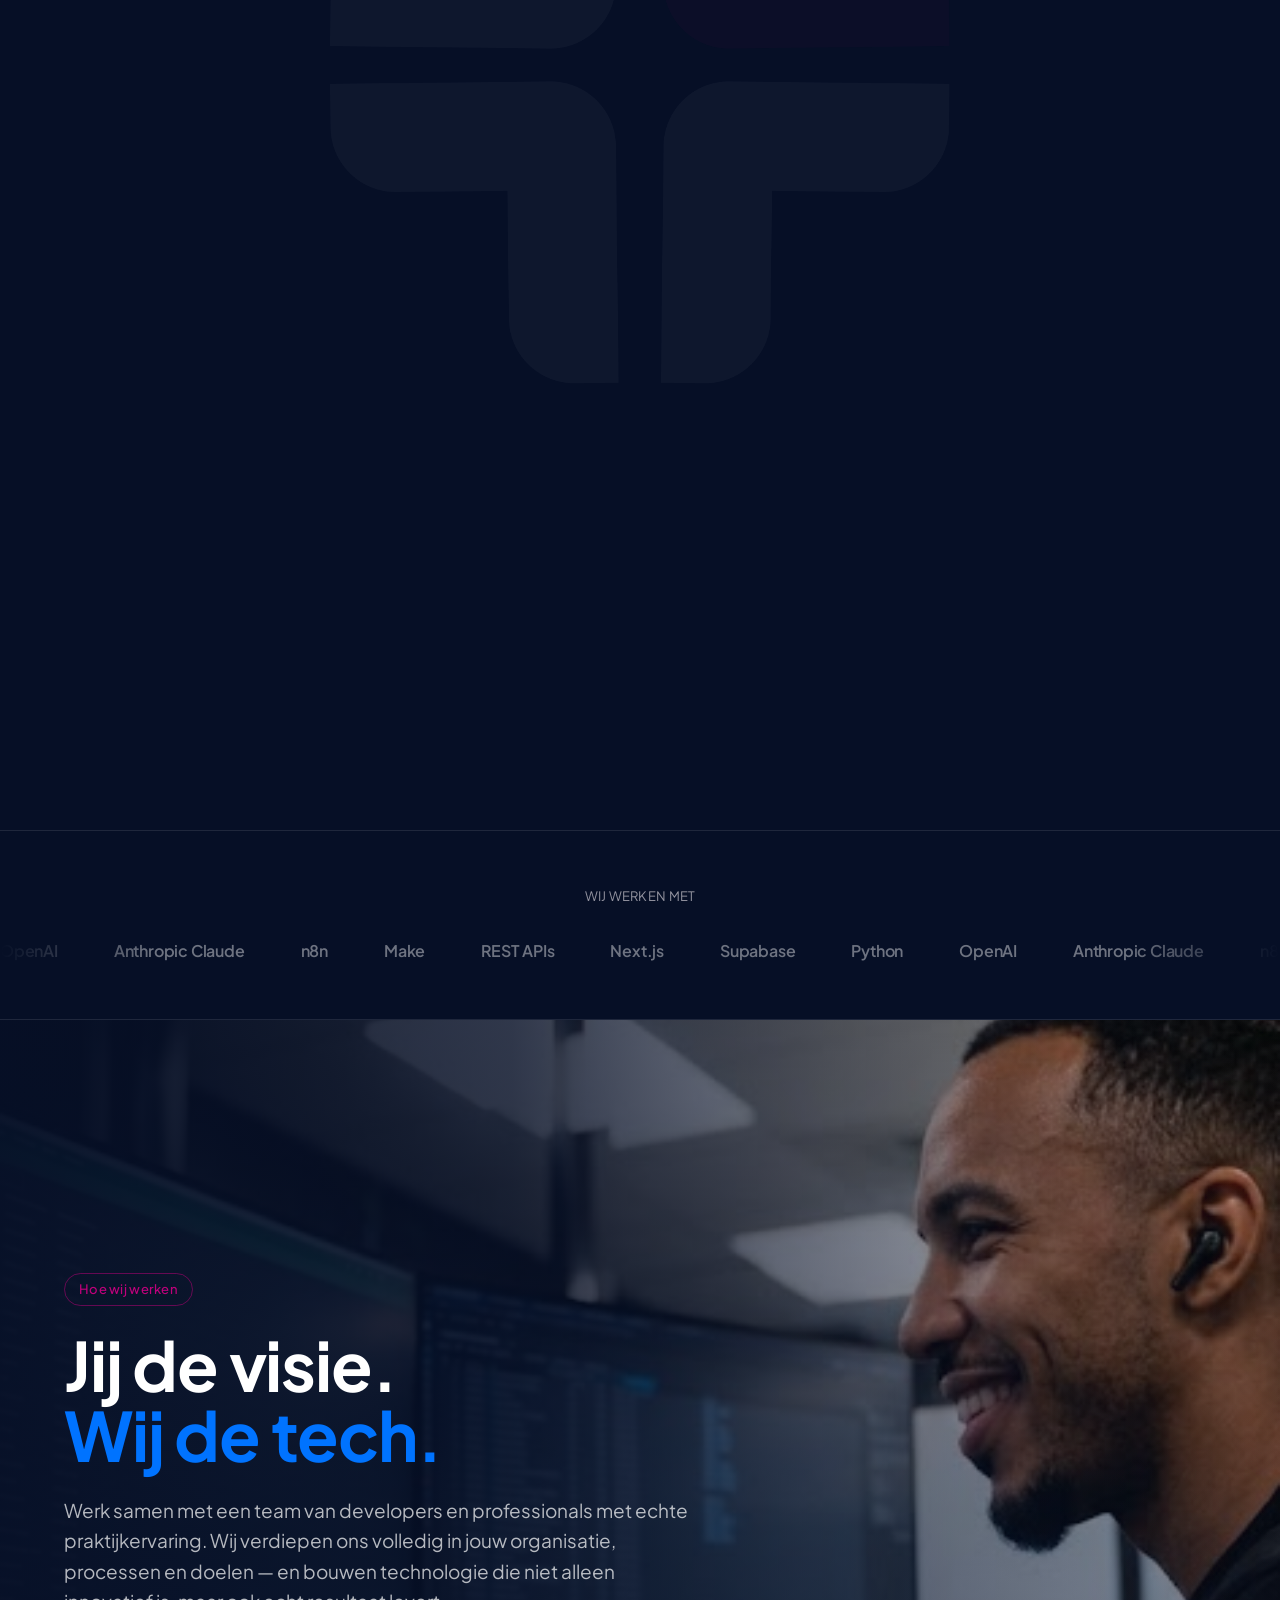
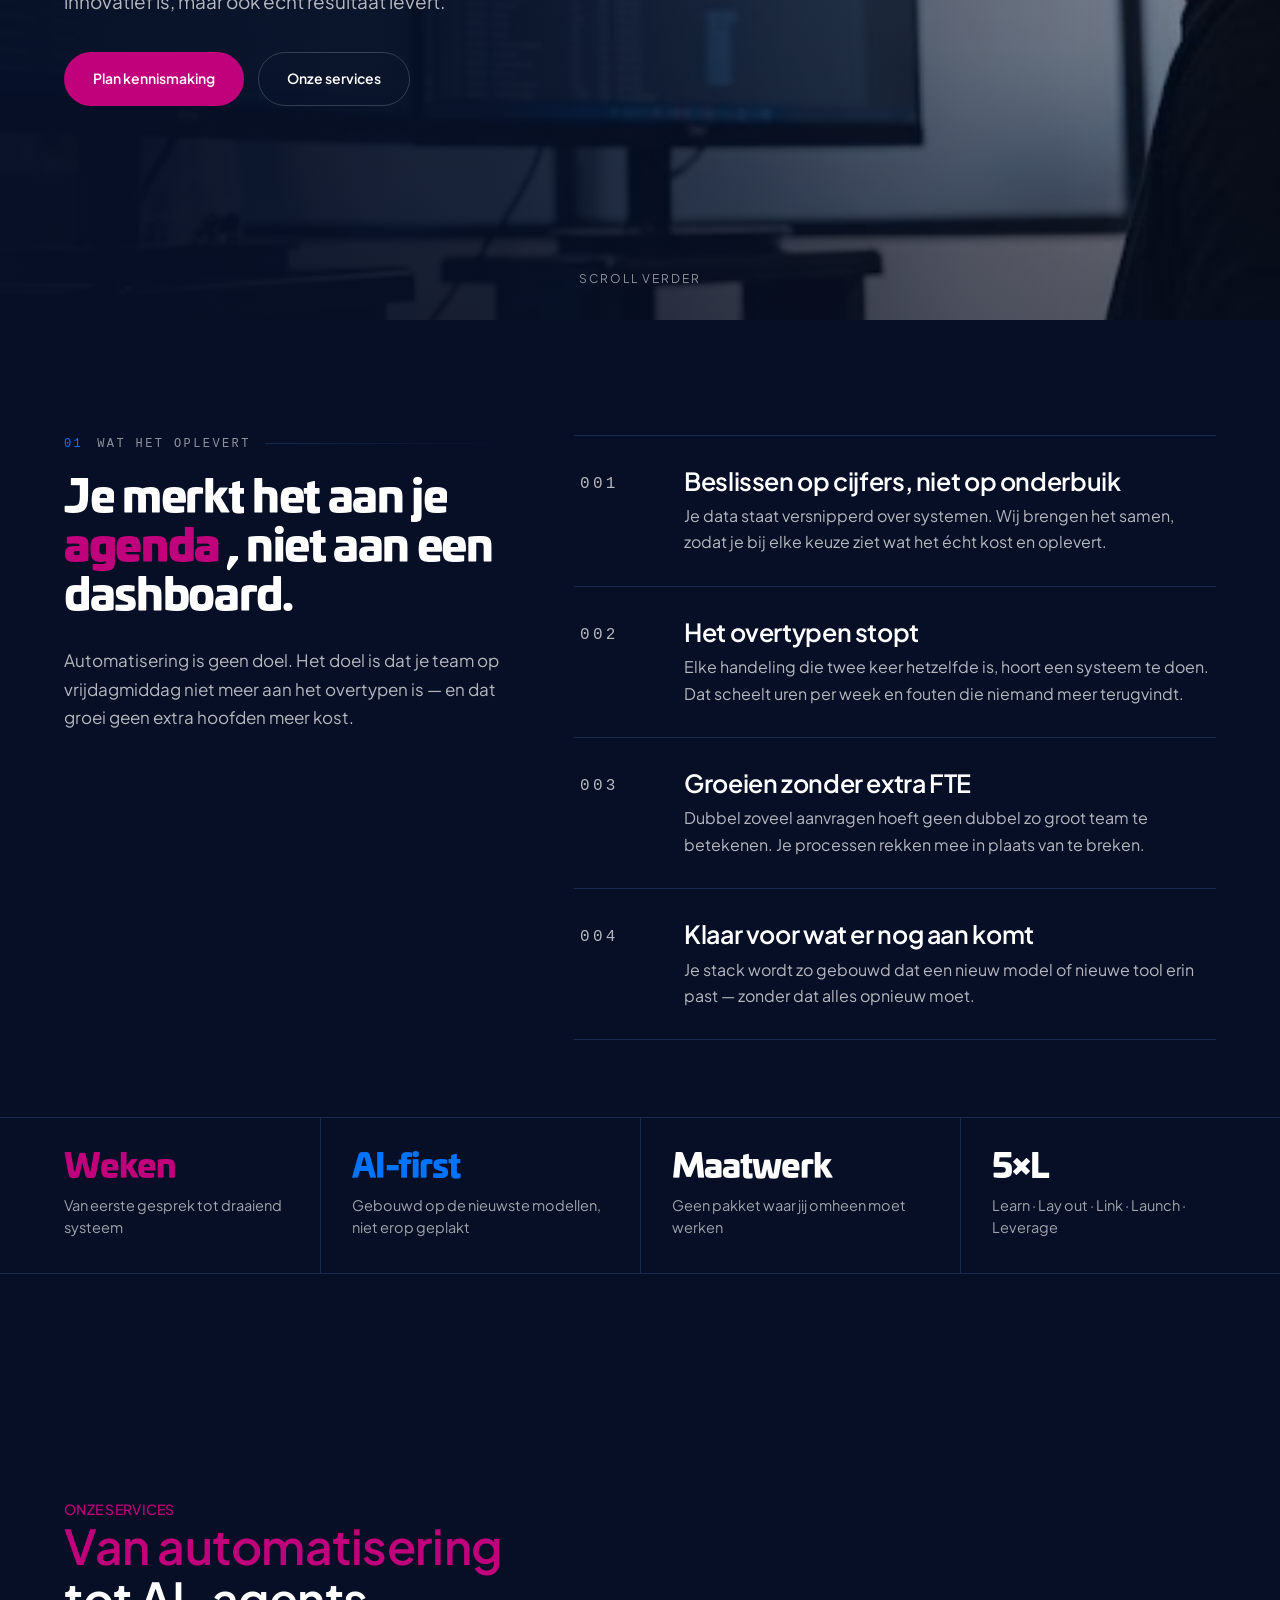
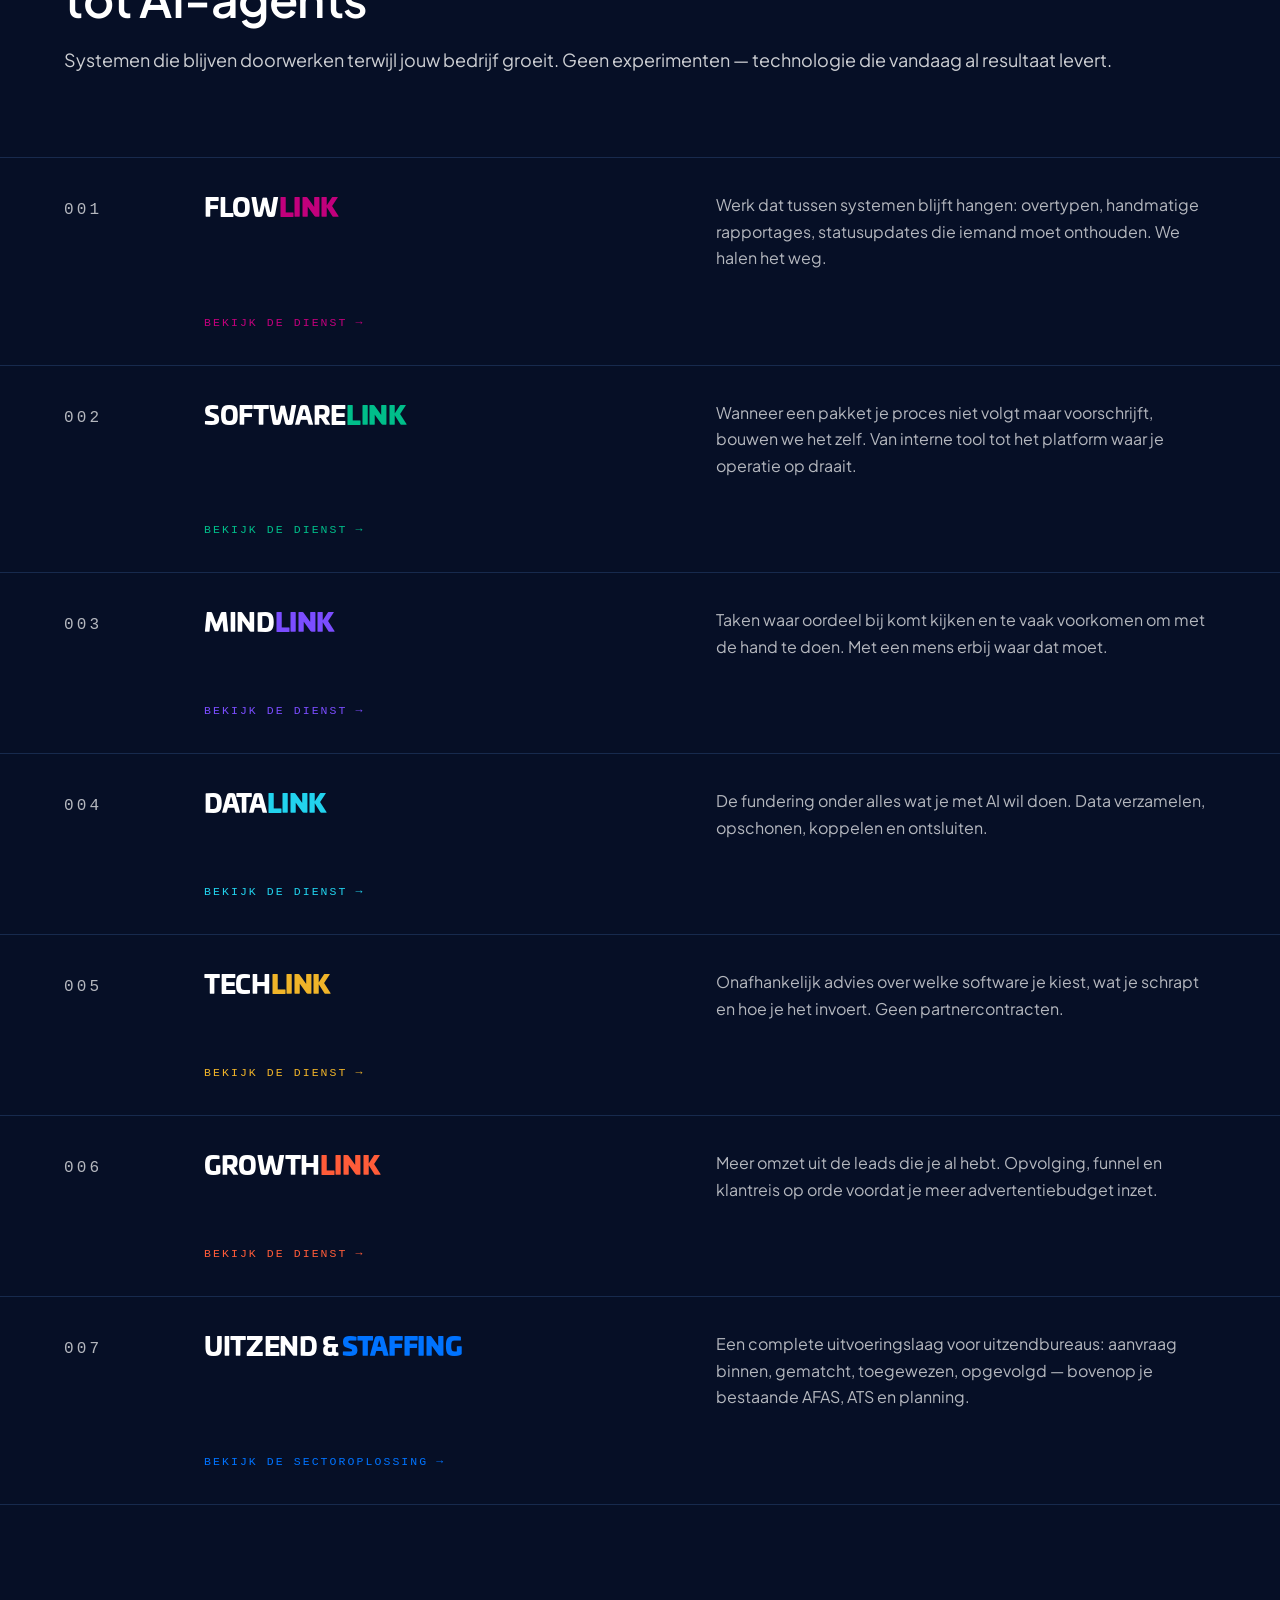
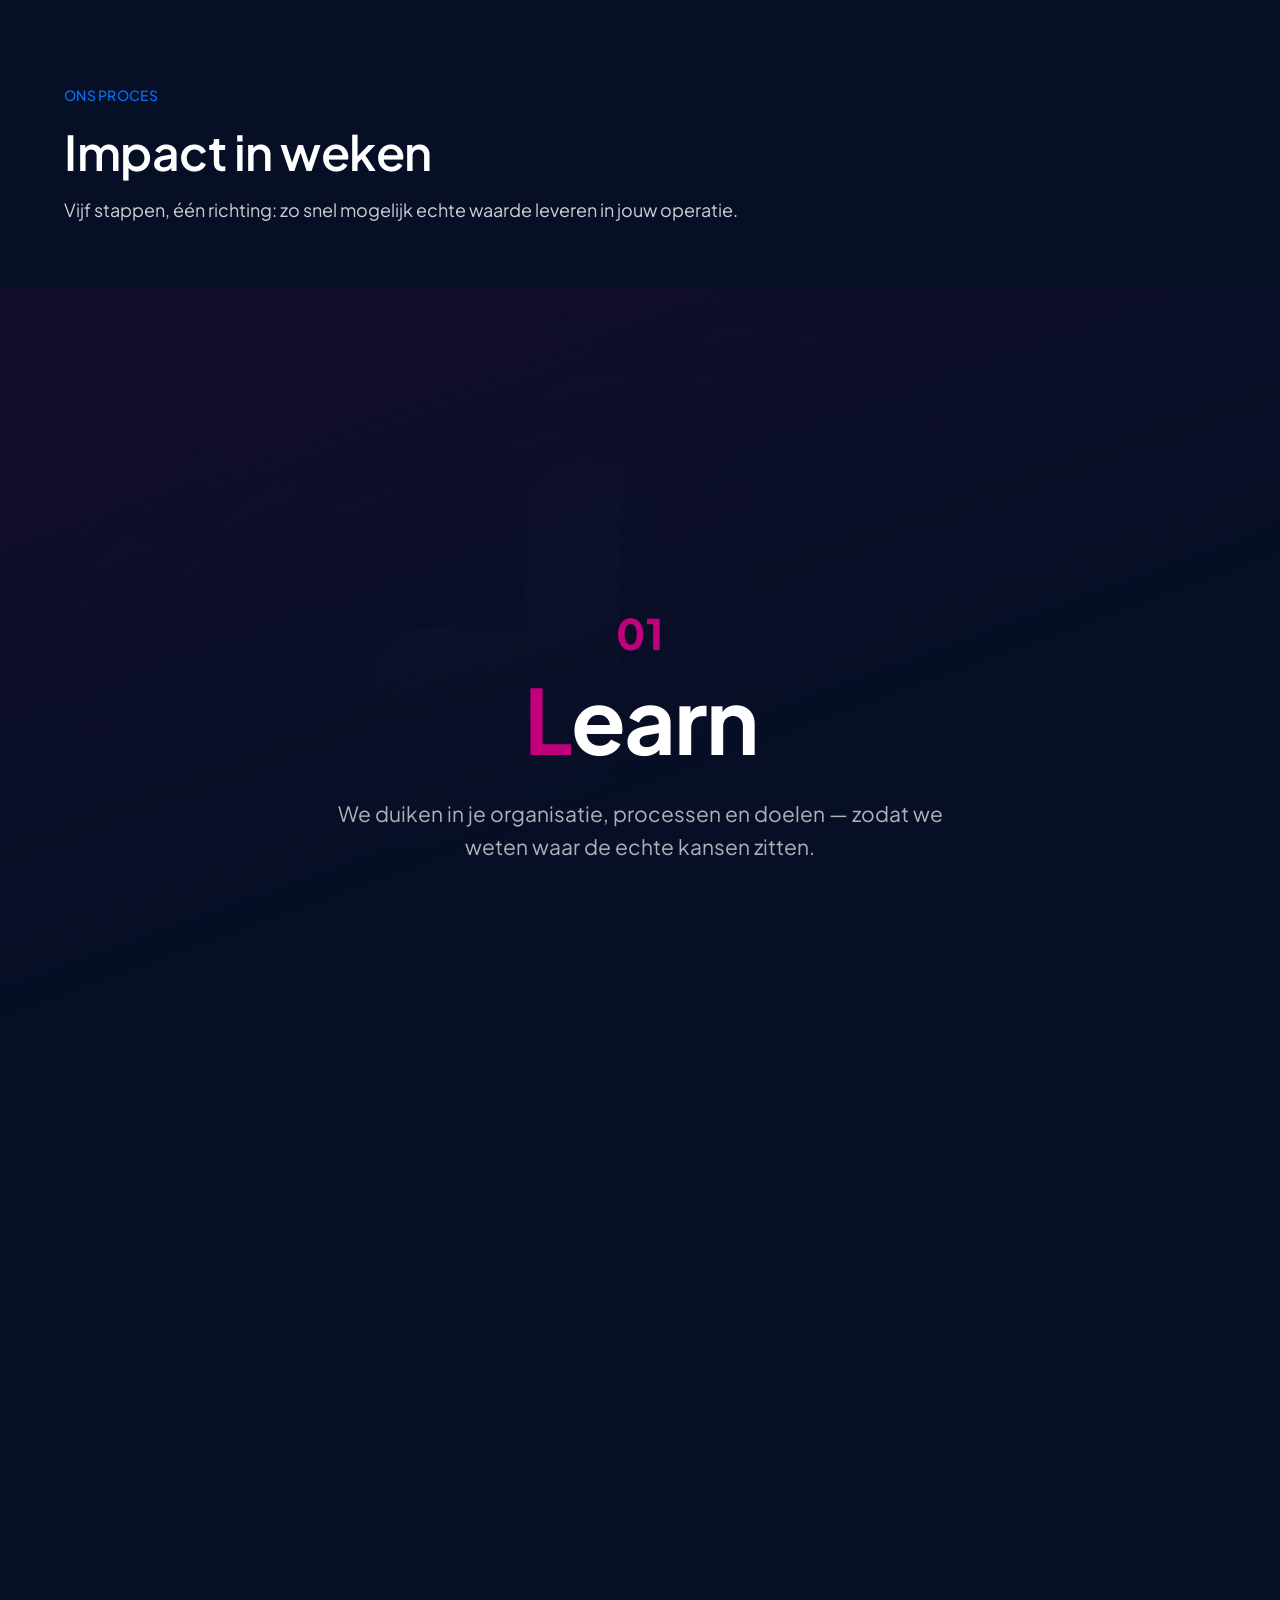
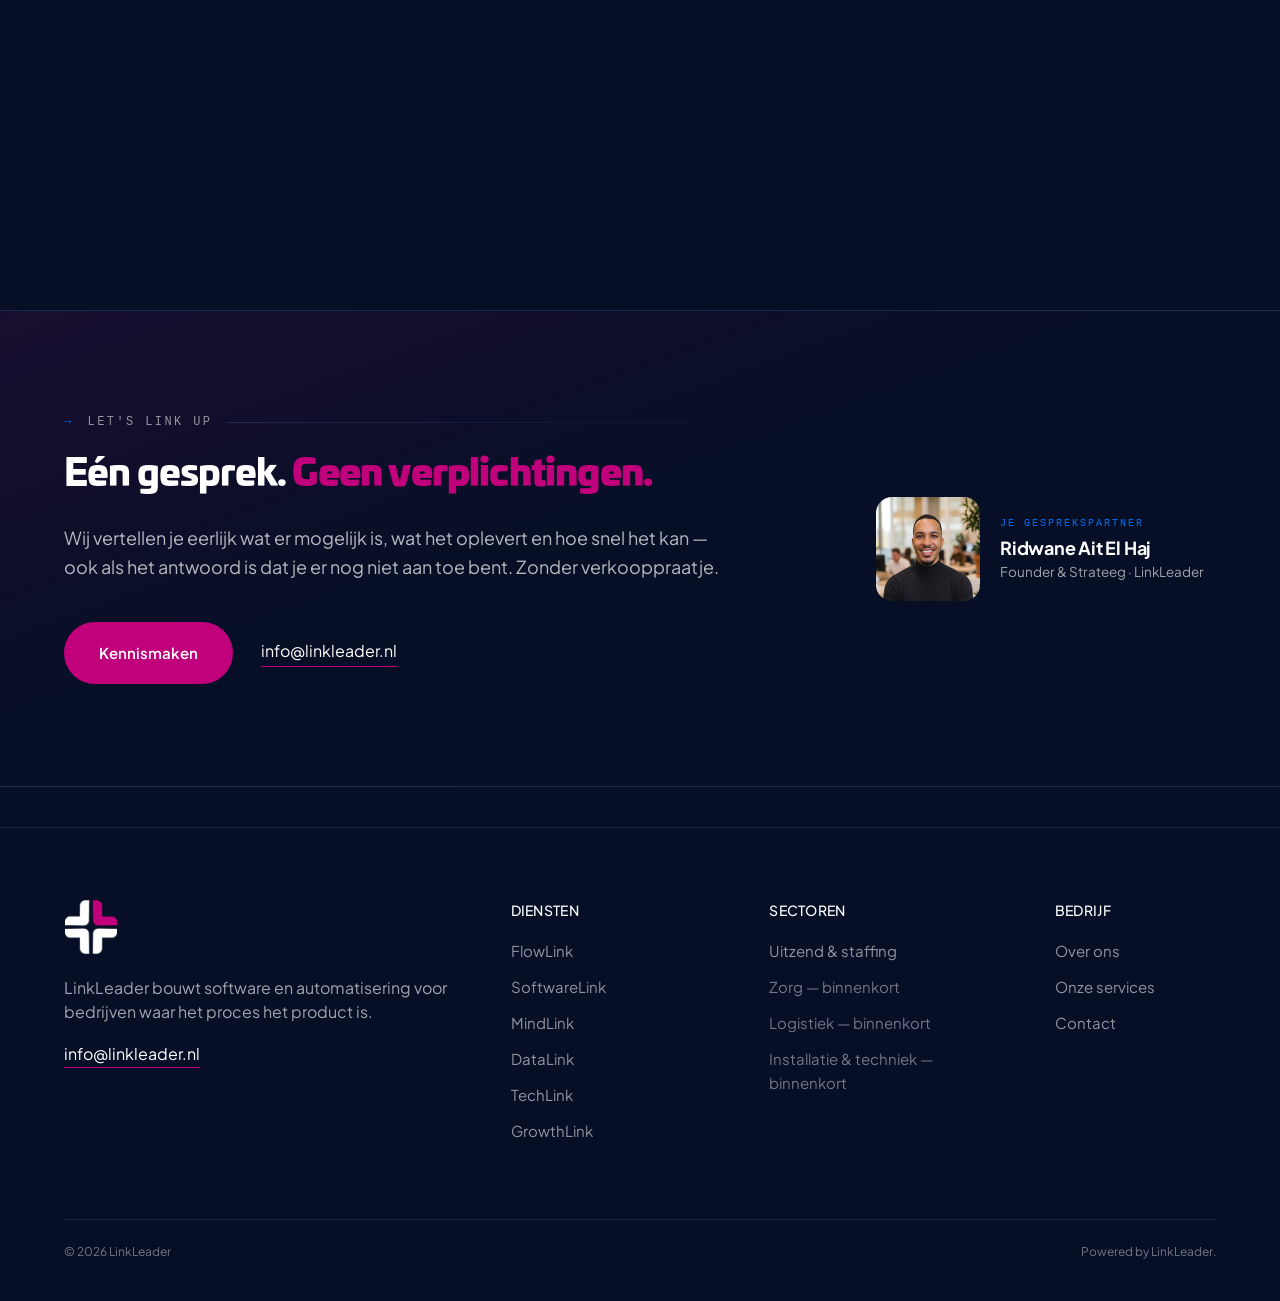
==== commit 6d29f6ce: "Case zichtbaar maken en als case study herkenbaar maken De foto staat in de hero. Het aangeleverde b" ====
--- a/index.html
+++ b/index.html
@@ -8,7 +8,7 @@
 <link rel="preconnect" href="https://fonts.googleapis.com">
 <link rel="preconnect" href="https://fonts.gstatic.com" crossorigin>
 <link href="https://fonts.googleapis.com/css2?family=Plus+Jakarta+Sans:wght@400;500;600;700&family=Poppins:wght@900&display=swap" rel="stylesheet">
-<link rel="stylesheet" href="styles.css?v=9">
+<link rel="stylesheet" href="styles.css?v=12">
 <link rel="stylesheet" href="nav-services.css?v=4">
 <link rel="stylesheet" href="fl-kit.css?v=9">
 <style>
--- a/styles.css
+++ b/styles.css
@@ -513,3 +513,94 @@
   .caseteaser__in:hover .caseteaser__body{transform:none}
   .caseteaser__in:hover .caseteaser__cta span{transform:none}
 }
+
+/* ---------------- casebalk en case-dock ----------------
+   De case is het sterkste argument op de sectorpagina, dus hij moet
+   niet pas halverwege opduiken. De balk staat direct onder de hero;
+   de dock loopt daarna mee en verdwijnt zodra het volledige caseblok
+   in beeld komt, zodat hij nooit náást zijn eigen inhoud staat. */
+.casebar{
+  display:grid;grid-template-columns:auto 1fr auto;align-items:center;gap:clamp(16px,2.4vw,34px);
+  max-width:var(--shell);margin:0 auto;padding:13px var(--gut);
+  text-decoration:none;color:inherit;
+}
+.casebar__band{
+  position:relative;z-index:2;
+  border-top:1px solid var(--rule);
+  background:
+    radial-gradient(90% 300% at 82% 50%, rgba(0,115,255,.22), transparent 62%),
+    var(--surface-1);
+}
+.casebar__k{
+  display:inline-flex;align-items:center;gap:9px;
+  font-family:var(--mono);font-size:10px;letter-spacing:.2em;text-transform:uppercase;
+  color:var(--acc-staffing-soft);border:1px solid rgba(0,115,255,.34);border-radius:20px;padding:6px 12px;
+  white-space:nowrap;transition:background-color .25s ease,border-color .25s ease;
+}
+.casebar__k::before{
+  content:"";width:6px;height:6px;border-radius:50%;background:var(--blue);
+  animation:case-pulse 2.4s ease-out infinite;
+}
+@keyframes case-pulse{
+  0%{box-shadow:0 0 0 0 rgba(0,115,255,.6)}
+  70%{box-shadow:0 0 0 8px rgba(0,115,255,0)}
+  100%{box-shadow:0 0 0 0 rgba(0,115,255,0)}
+}
+.casebar__txt{min-width:0;font-size:15.5px;line-height:1.45;color:var(--t-80)}
+.casebar__txt b{color:#fff;font-weight:600}
+.casebar__txt em{font-style:normal;color:var(--blue);font-weight:700;font-variant-numeric:tabular-nums}
+.casebar__go{
+  display:inline-flex;align-items:center;gap:9px;white-space:nowrap;
+  padding:11px 22px;border-radius:var(--r-pill);background:var(--blue);color:#fff;
+  font-size:13.5px;font-weight:700;
+  transition:background-color .25s ease,box-shadow .25s ease;
+}
+.casebar:hover .casebar__go{background:#2f8bff;box-shadow:0 8px 24px rgba(0,115,255,.3)}
+.casebar:hover .casebar__k{background:rgba(0,115,255,.14);border-color:var(--blue)}
+.casebar__go span{transition:transform .25s ease}
+.casebar:hover .casebar__go span{transform:translateX(4px)}
+@media (max-width:860px){
+  .casebar{grid-template-columns:1fr;gap:14px;text-align:left}
+  .casebar__go{justify-self:start}
+}
+
+/* De meelopende versie. */
+.casedock{
+  position:fixed;right:22px;bottom:22px;z-index:70;
+  display:flex;align-items:center;gap:14px;
+  max-width:min(380px,calc(100vw - 44px));
+  padding:14px 16px 14px 18px;
+  border:1px solid var(--acc-staffing,#0073ff);border-radius:var(--r-md);
+  background:rgba(11,26,61,.96);backdrop-filter:blur(14px);
+  box-shadow:0 18px 50px rgba(0,0,0,.5);
+  text-decoration:none;color:inherit;
+  opacity:0;transform:translateY(14px);pointer-events:none;
+  transition:opacity .3s ease,transform .3s cubic-bezier(.22,.61,.36,1);
+}
+.casedock.is-on{opacity:1;transform:none;pointer-events:auto}
+.casedock__k{
+  display:block;font-family:var(--mono);font-size:9.5px;letter-spacing:.2em;text-transform:uppercase;
+  color:var(--acc-staffing-soft,#7DB6FF);margin-bottom:5px;
+}
+.casedock__t{display:block;font-size:14px;line-height:1.4;color:#fff;font-weight:600}
+.casedock__t em{font-style:normal;color:var(--blue);font-variant-numeric:tabular-nums}
+.casedock__go{
+  flex:none;width:34px;height:34px;border-radius:50%;
+  display:grid;place-items:center;background:var(--blue);color:#fff;font-size:15px;
+  transition:transform .25s ease;
+}
+.casedock:hover .casedock__go{transform:translateX(3px)}
+.casedock__x{
+  position:absolute;top:-9px;right:-9px;width:22px;height:22px;border-radius:50%;
+  border:1px solid var(--rule-strong);background:var(--surface-2);color:var(--t-70);
+  display:grid;place-items:center;font-size:13px;line-height:1;cursor:pointer;padding:0;
+}
+.casedock__x:hover{color:#fff;border-color:var(--rule-strong);background:var(--surface-1)}
+@media (max-width:560px){
+  .casedock{right:12px;left:12px;bottom:12px;max-width:none}
+}
+@media (prefers-reduced-motion:reduce){
+  .casebar__k::before{animation:none}
+  .casedock{transition:none}
+  .casebar__go span,.casedock__go{transition:none}
+}
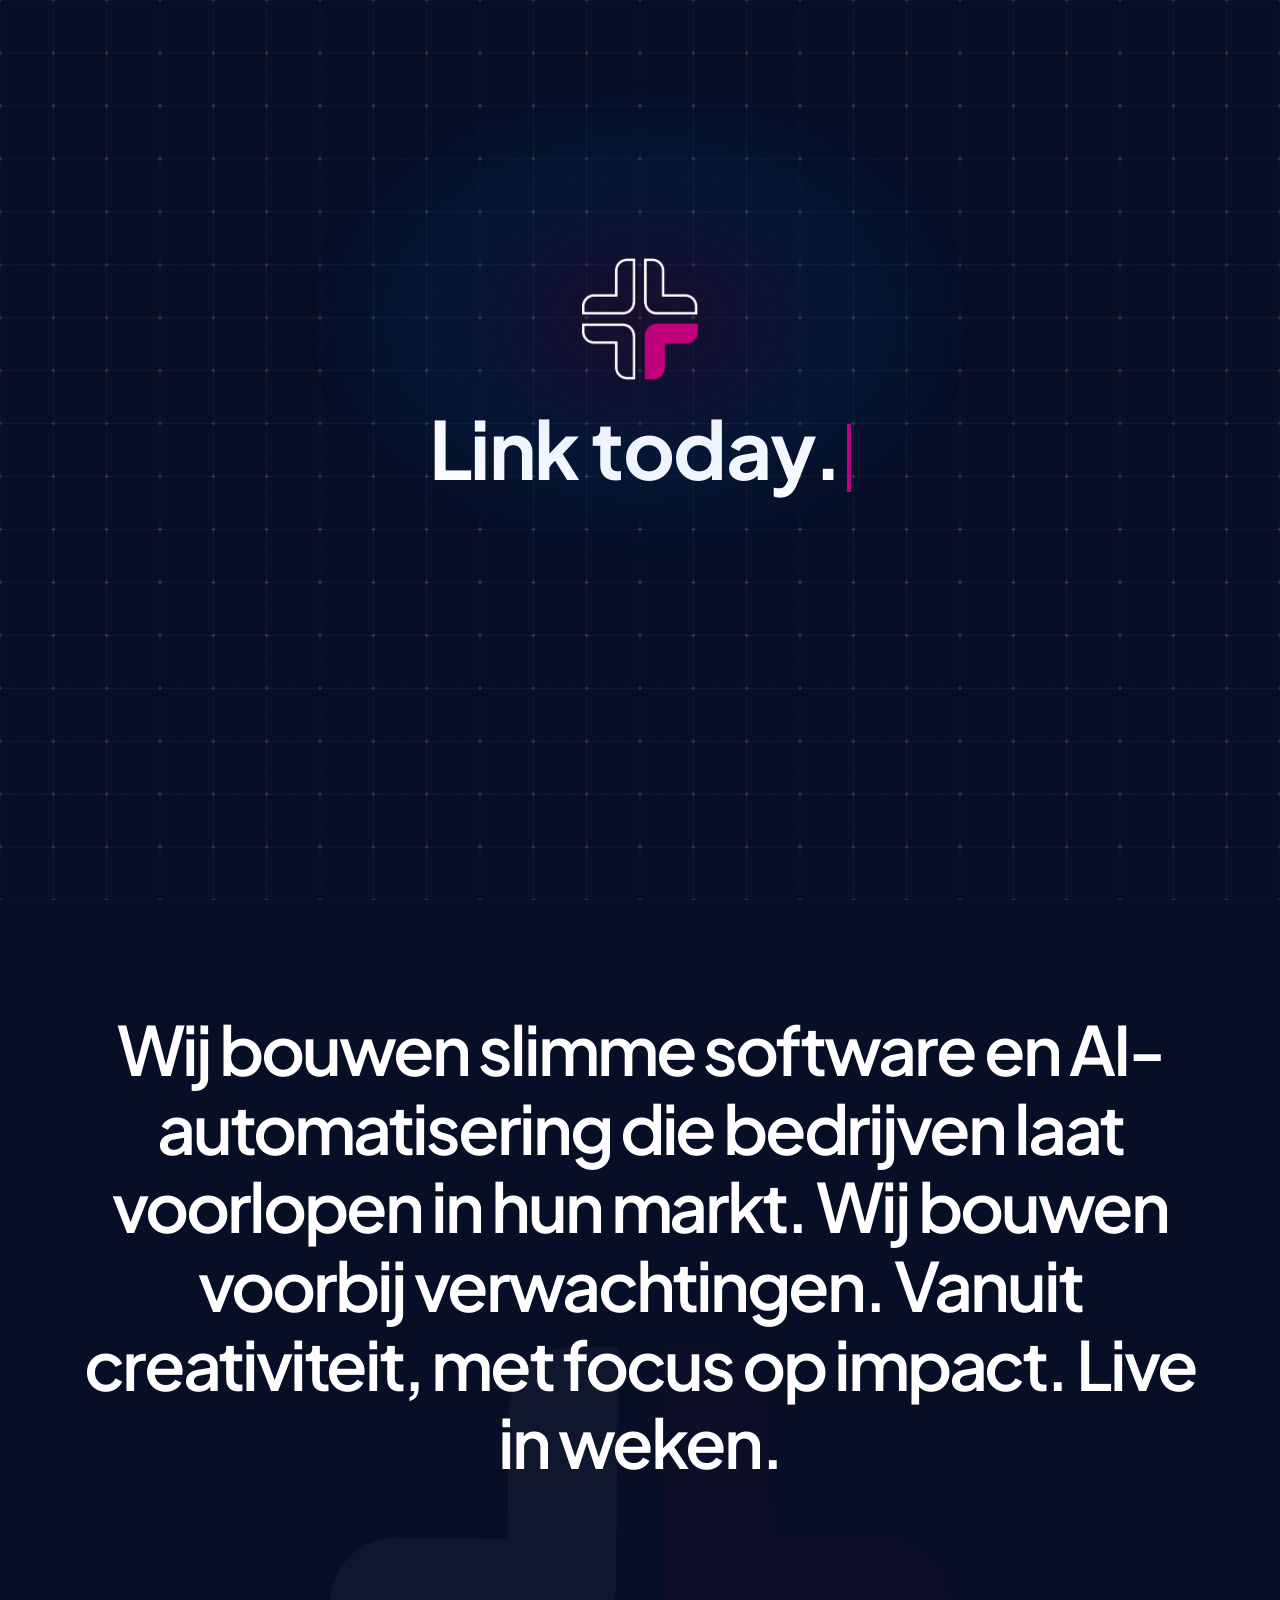
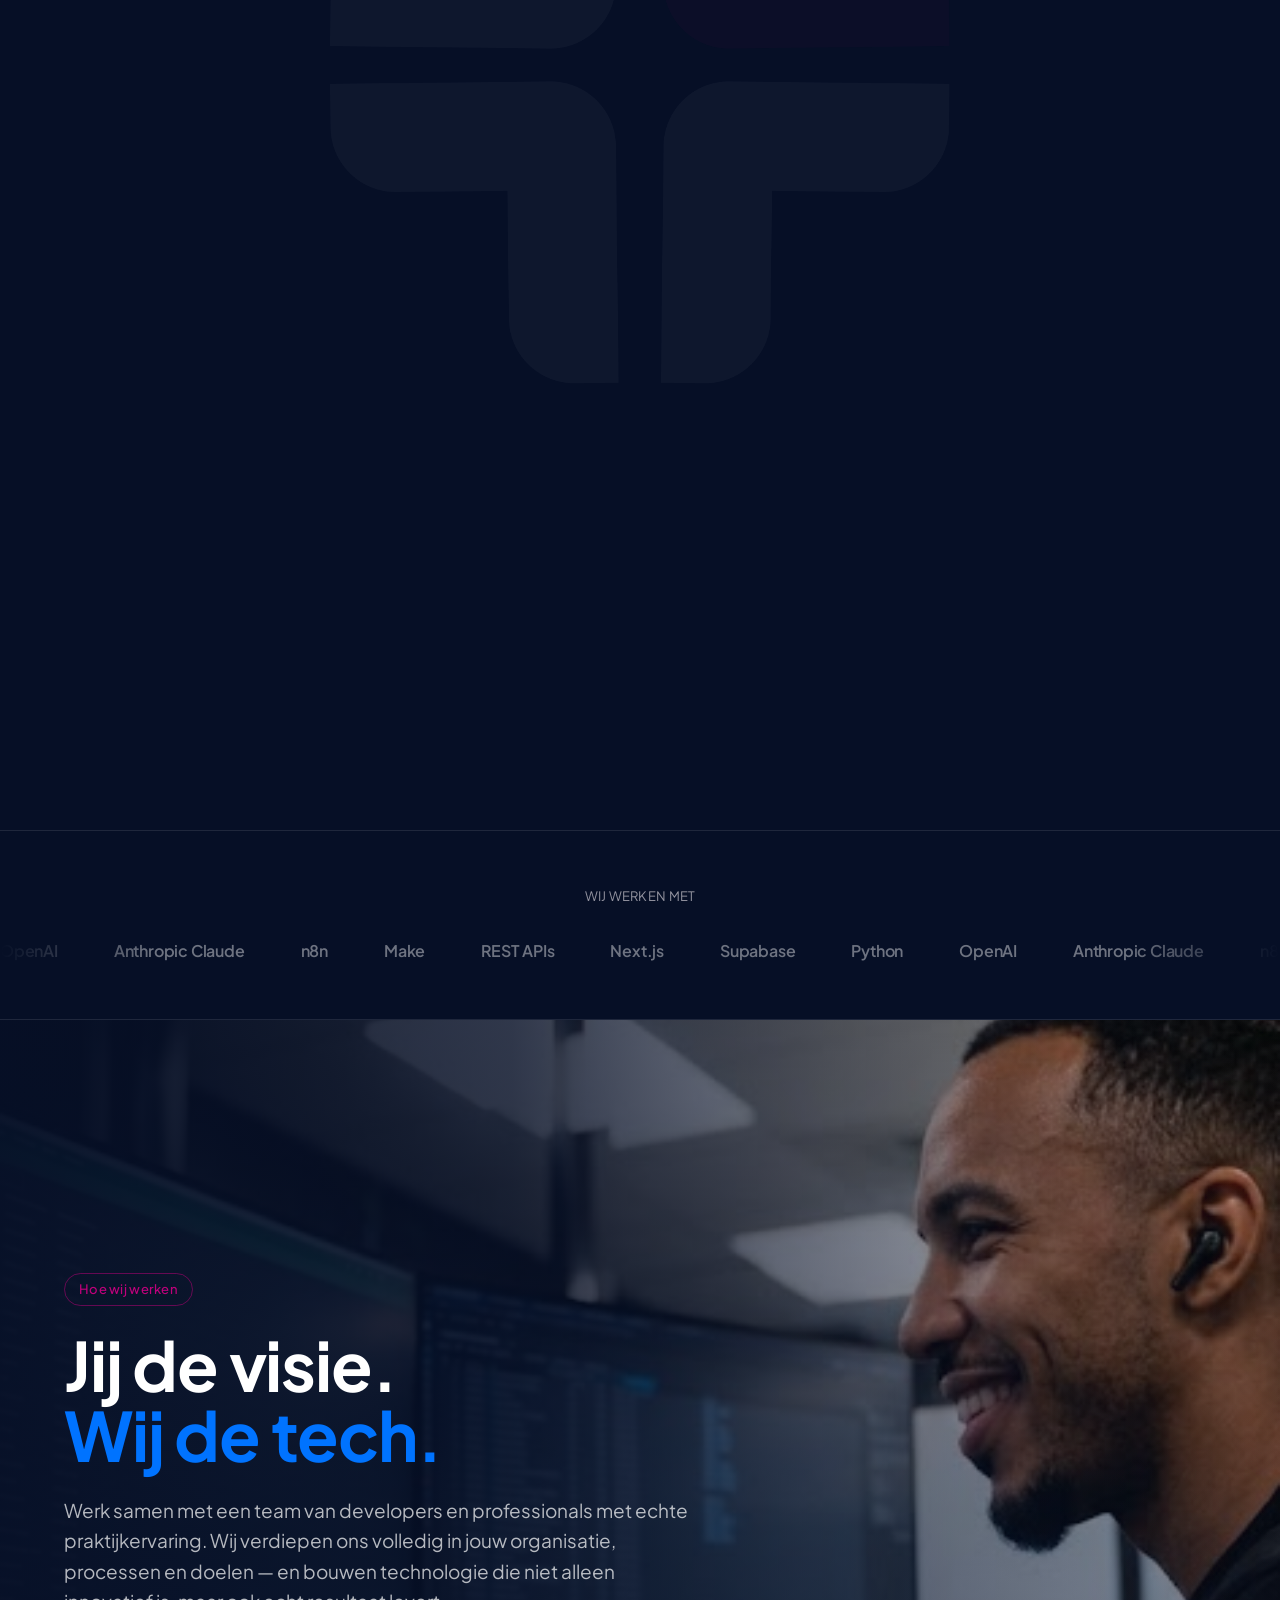
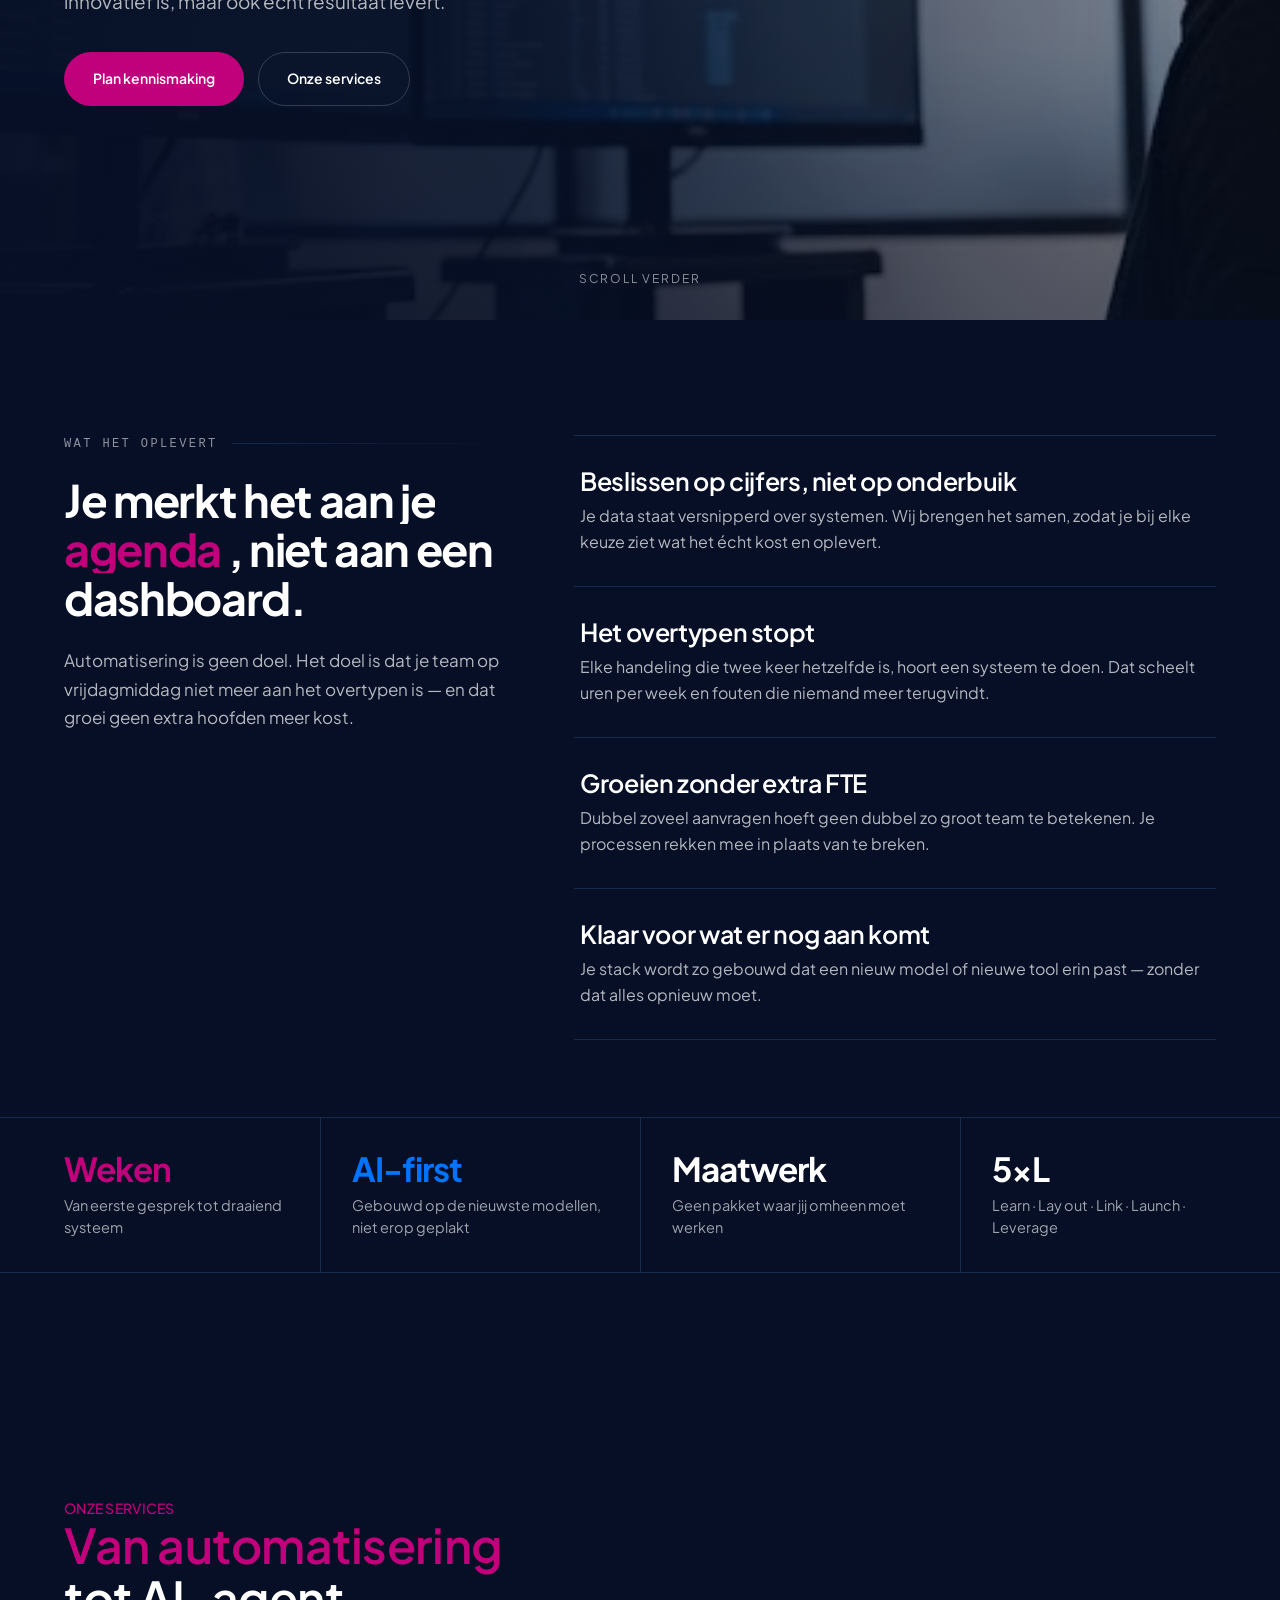
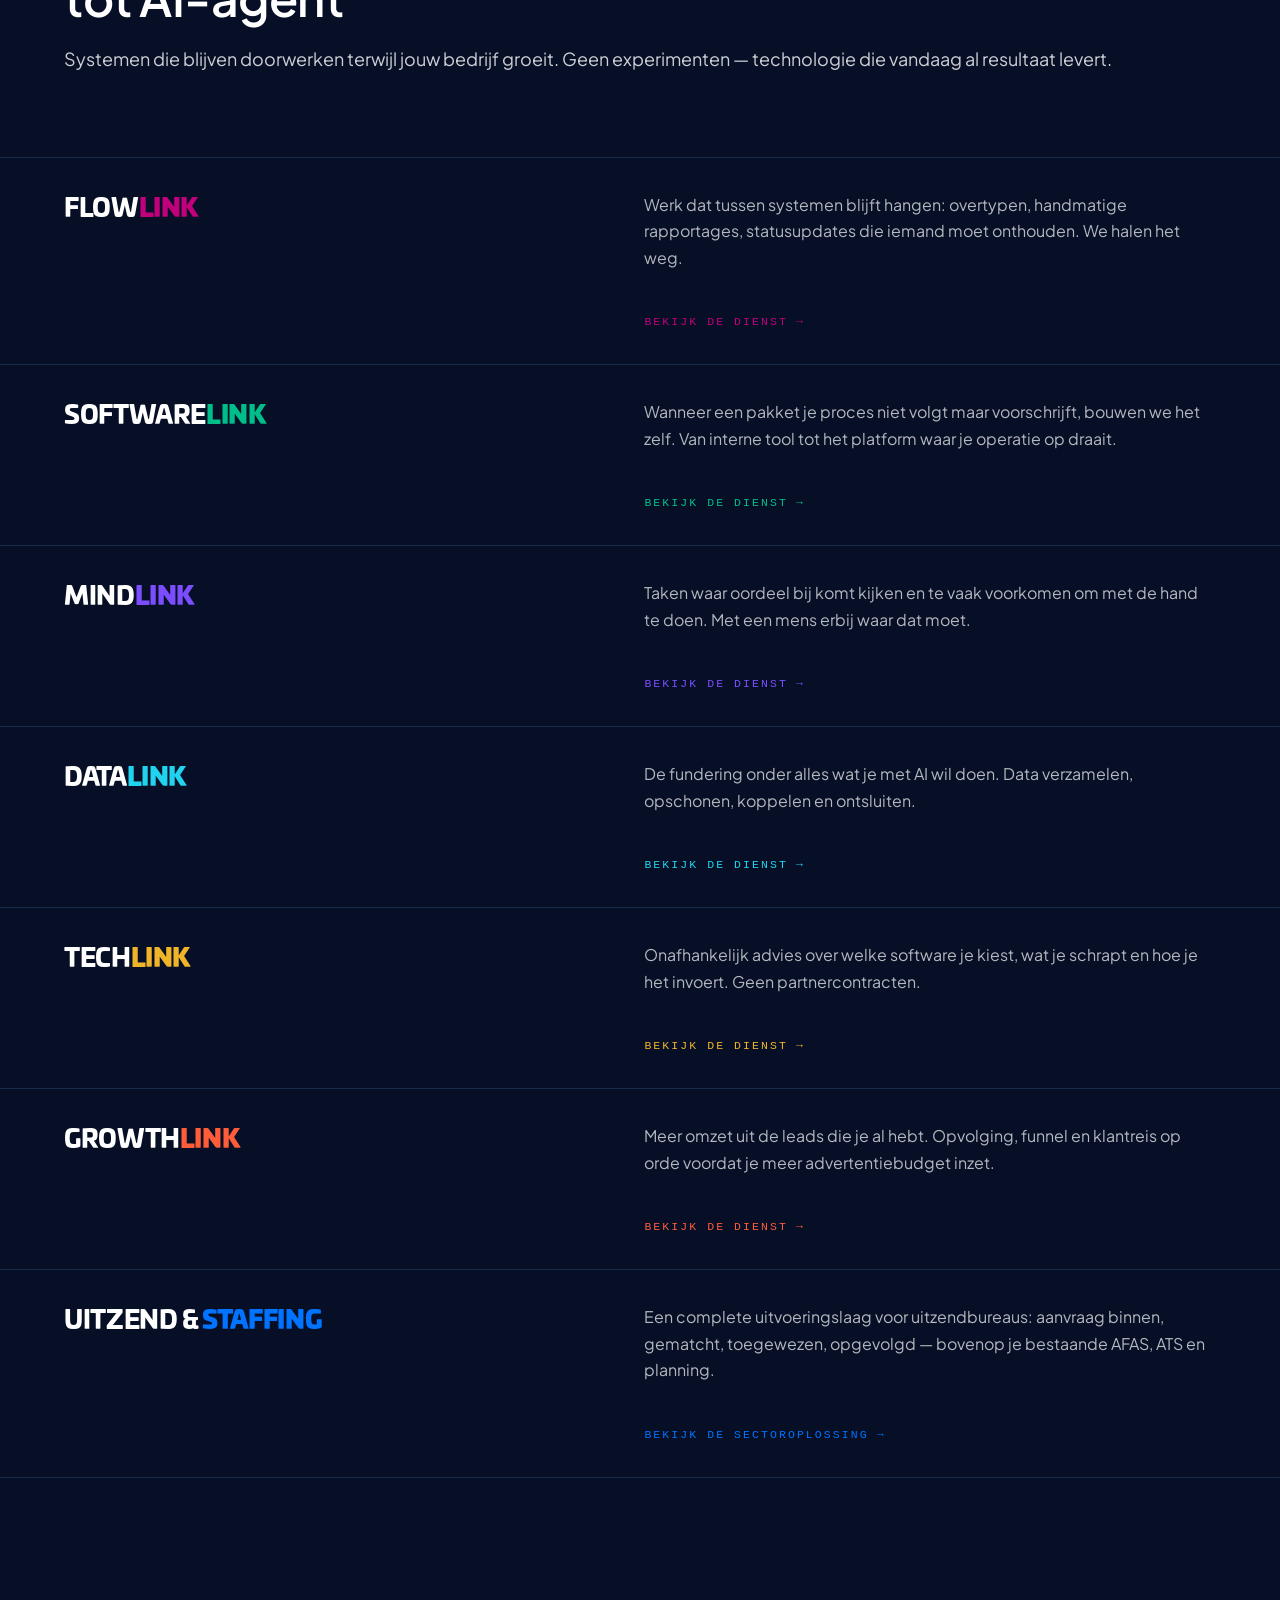
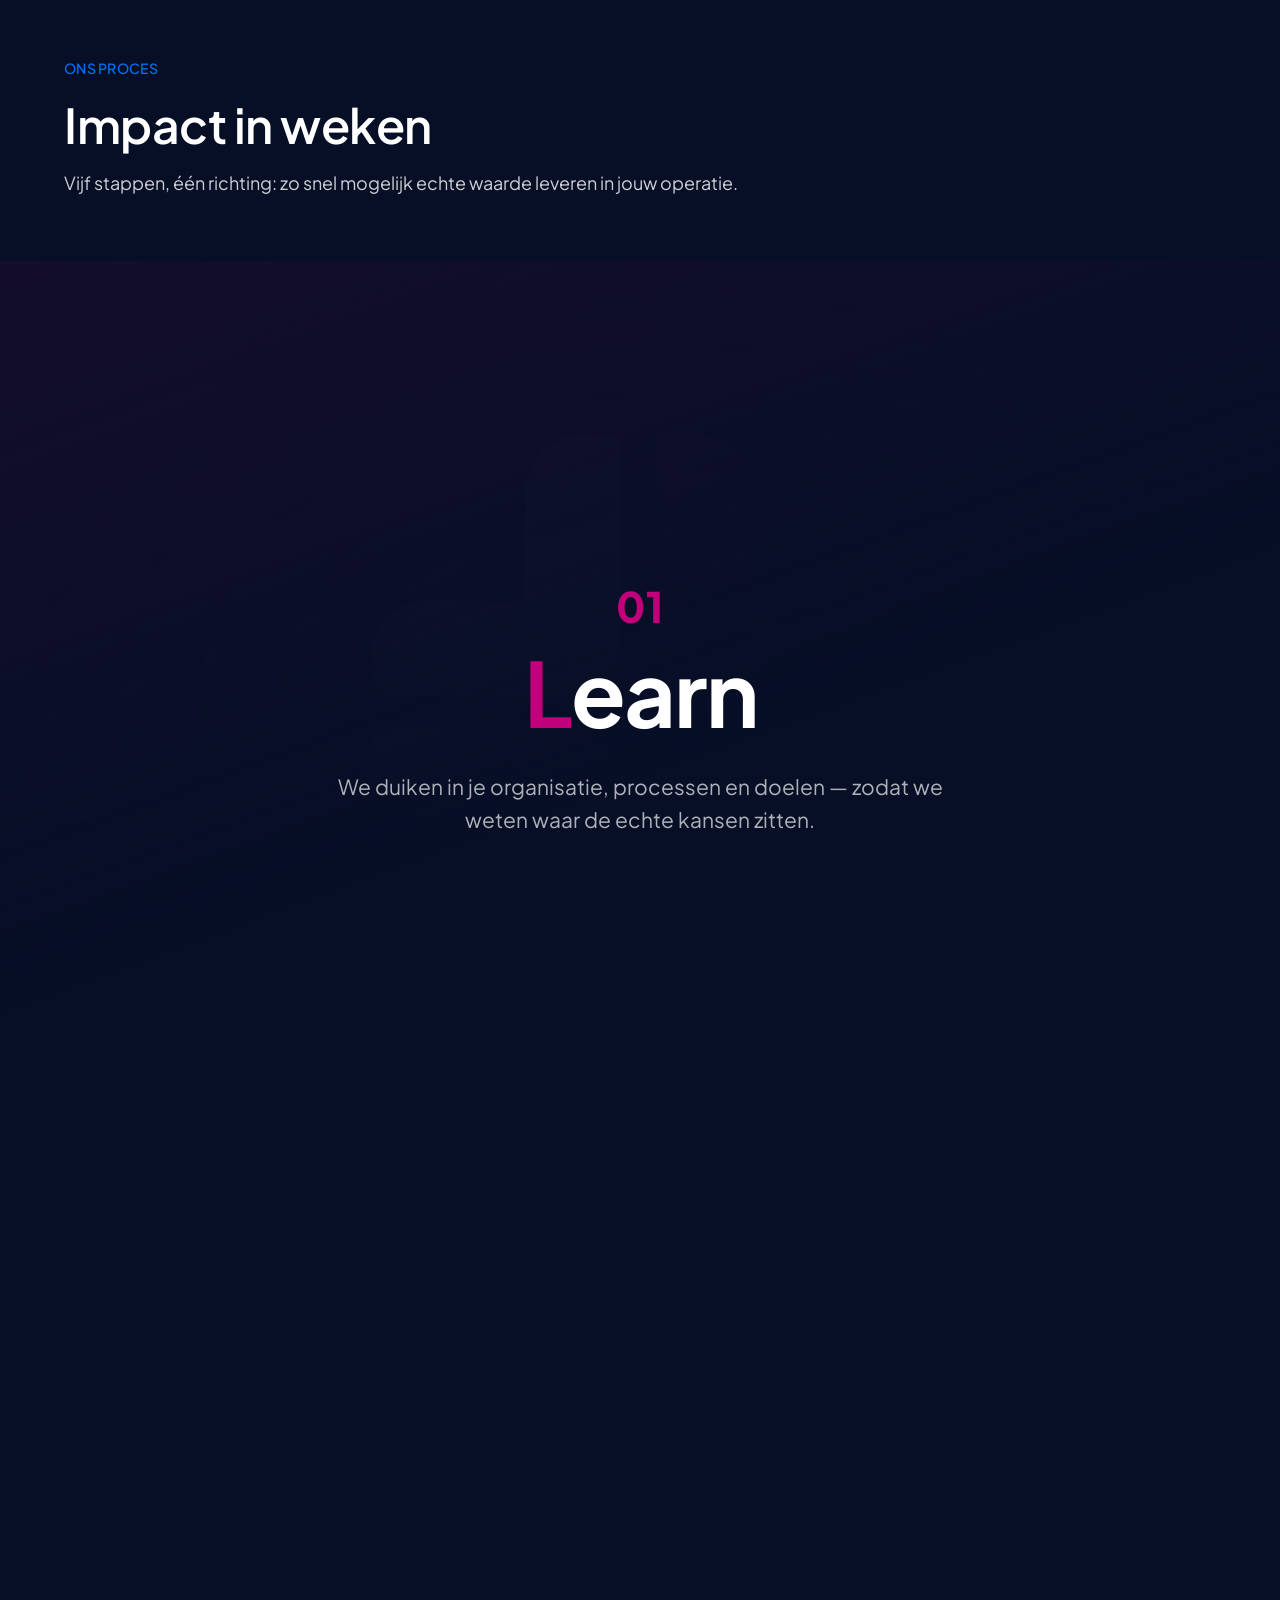
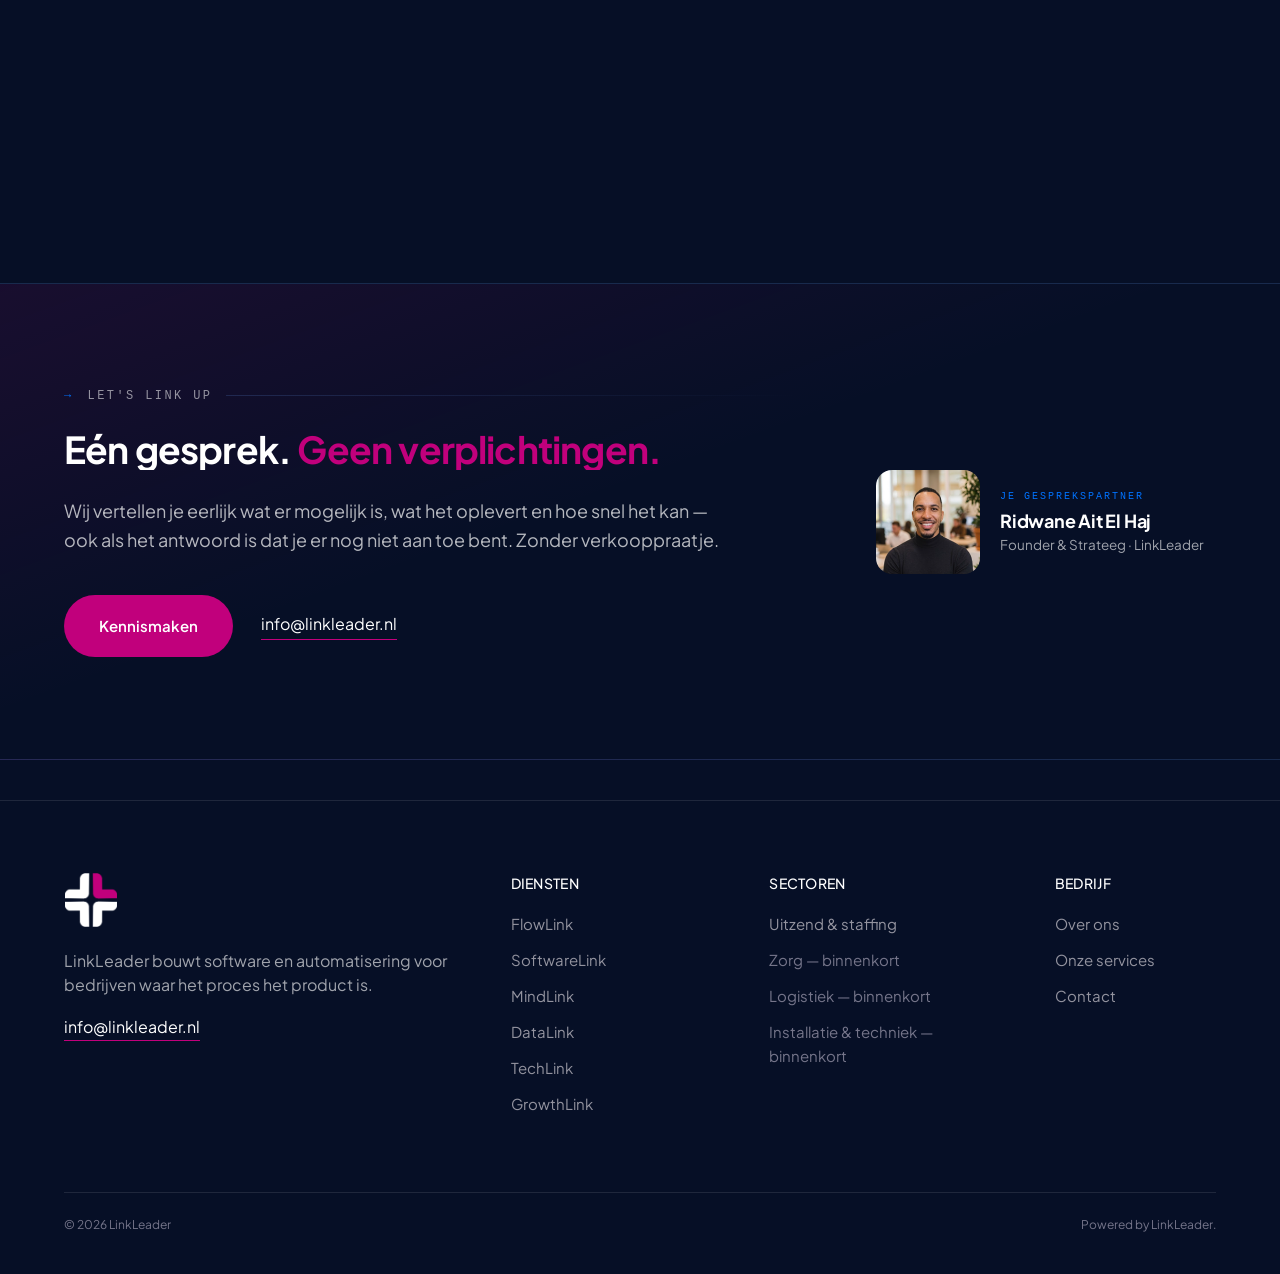
==== commit 98b4d476: "Navigatie, typografie en contactformulier opgeschoond De balk staat bovenaan transparant over de her" ====
--- a/index.html
+++ b/index.html
@@ -8,9 +8,9 @@
 <link rel="preconnect" href="https://fonts.googleapis.com">
 <link rel="preconnect" href="https://fonts.gstatic.com" crossorigin>
 <link href="https://fonts.googleapis.com/css2?family=Plus+Jakarta+Sans:wght@400;500;600;700&family=Poppins:wght@900&display=swap" rel="stylesheet">
-<link rel="stylesheet" href="styles.css?v=12">
-<link rel="stylesheet" href="nav-services.css?v=4">
-<link rel="stylesheet" href="fl-kit.css?v=9">
+<link rel="stylesheet" href="styles.css?v=14">
+<link rel="stylesheet" href="nav-services.css?v=6">
+<link rel="stylesheet" href="fl-kit.css?v=10">
 <style>
 
 @font-face{
@@ -409,16 +409,18 @@
 .proof__intro{position:sticky;top:120px}
 .proof__title{
   margin:0;font-size:clamp(30px,3.5vw,50px);line-height:1.1;letter-spacing:-.03em;
-  font-family:'Univia Pro Black','Plus Jakarta Sans',sans-serif;font-weight:800;color:#fff;
+  font-family:'Plus Jakarta Sans',Inter,ui-sans-serif,system-ui,sans-serif;font-weight:700;color:#fff;
 }
 .proof__title em{
-  font-family:'Univia Pro Ultra','Plus Jakarta Sans',sans-serif;font-weight:900;
+  font-family:'Plus Jakarta Sans',Inter,ui-sans-serif,system-ui,sans-serif;font-weight:700;
   font-style:normal;color:var(--pink);
 }
 .proof__lead{margin:24px 0 0;max-width:42ch;color:var(--t-70);font-size:17px;line-height:1.65}
 .proof__rows{max-width:none;border-top:1px solid var(--fl-line)}
 .proof__rows .build-row{grid-template-columns:78px minmax(0,1fr);gap:6px 26px;padding:30px 6px}
 .proof__rows .build-row p:not(.build-row__num){grid-column:2}
+.proof__rows .build-row:not(:has(.build-row__num)){grid-template-columns:minmax(0,1fr)}
+.proof__rows .build-row:not(:has(.build-row__num)) p{grid-column:1}
 
 /* signature strip — the four things that stay true on every project */
 .sigstrip{
@@ -438,7 +440,7 @@
 .sigstrip__cell + .sigstrip__cell{border-left:1px solid var(--fl-line)}
 .sigstrip__cell:hover{background:rgba(0,115,255,.05)}
 .sigstrip__val{
-  font-family:'Univia Pro Black','Plus Jakarta Sans',sans-serif;font-weight:800;
+  font-family:'Plus Jakarta Sans',Inter,ui-sans-serif,system-ui,sans-serif;font-weight:700;
   font-size:clamp(24px,2.6vw,34px);line-height:1;letter-spacing:-.03em;color:#fff;
 }
 .sigstrip__val--pink{color:var(--pink)}
@@ -782,8 +784,7 @@
     <div class="wide">
       <div class="mega__in">
         <div class="mega__col">
-          <p class="mega__k">Diensten <span>wat we bouwen</span></p>
-          <p class="mega__hint">Los af te nemen, of gecombineerd tot een sectoroplossing.</p>
+          <p class="mega__k">Diensten</p>
           <div class="mega__grid">
             <a class="svci" href="ai-automation.html" style="--a:var(--acc-flow)"><span class="svci__w">FLOW<i>LINK</i></span><span class="svci__d">AI-automatisering</span></a>
             <a class="svci" href="softwarelink.html" style="--a:var(--acc-software)"><span class="svci__w">SOFTWARE<i>LINK</i></span><span class="svci__d">Web &amp; app development</span></a>
@@ -794,8 +795,7 @@
           </div>
         </div>
         <div class="mega__col mega__col--sect">
-          <p class="mega__k">Sectoren <span>voorgemonteerd</span></p>
-          <p class="mega__hint">Dezelfde diensten, samengesteld voor één branche.</p>
+          <p class="mega__k">Sectoren</p>
           <div class="mega__grid">
             <a class="svci" href="uitzendbureaus.html" style="--a:var(--acc-staffing)"><span class="svci__w">Uitzend &amp;<i> staffing</i></span><span class="svci__d">Van aanvraag tot plaatsing</span></a>
             <span class="svci svci--soon" style="--a:var(--acc-mind)"><span class="svci__w">Zorg<span class="svci__soon">Binnenkort</span></span><span class="svci__d">Roosters en bevoegdheden</span></span>
@@ -936,29 +936,25 @@
     <div class="proof__grid">
 
       <div class="proof__intro reveal">
-        <p class="sec-index"><span class="sec-index__n">01</span> Wat het oplevert</p>
+        <p class="sec-index">Wat het oplevert</p>
         <h2 class="proof__title" data-split>Je merkt het aan je <em>agenda</em>, niet aan een dashboard.</h2>
         <p class="proof__lead">Automatisering is geen doel. Het doel is dat je team op vrijdagmiddag niet meer aan het overtypen is — en dat groei geen extra hoofden meer kost.</p>
       </div>
 
       <div class="build-list proof__rows reveal reveal--group" data-stagger>
         <article class="build-row grid-spot">
-          <p class="build-row__num">001</p>
           <h3>Beslissen op cijfers, niet op onderbuik</h3>
           <p>Je data staat versnipperd over systemen. Wij brengen het samen, zodat je bij elke keuze ziet wat het écht kost en oplevert.</p>
         </article>
         <article class="build-row grid-spot">
-          <p class="build-row__num">002</p>
           <h3>Het overtypen stopt</h3>
           <p>Elke handeling die twee keer hetzelfde is, hoort een systeem te doen. Dat scheelt uren per week en fouten die niemand meer terugvindt.</p>
         </article>
         <article class="build-row grid-spot">
-          <p class="build-row__num">003</p>
           <h3>Groeien zonder extra FTE</h3>
           <p>Dubbel zoveel aanvragen hoeft geen dubbel zo groot team te betekenen. Je processen rekken mee in plaats van te breken.</p>
         </article>
         <article class="build-row grid-spot">
-          <p class="build-row__num">004</p>
           <h3>Klaar voor wat er nog aan komt</h3>
           <p>Je stack wordt zo gebouwd dat een nieuw model of nieuwe tool erin past — zonder dat alles opnieuw moet.</p>
         </article>
@@ -999,43 +995,36 @@
 
   <div class="build-list build-list--bleed reveal reveal--group" data-stagger>
     <article class="build-row grid-spot" style="--pink:var(--acc-flow)">
-      <p class="build-row__num">001</p>
       <h3 class="build-row__mark"><span class="fl-flow">FLOW</span><span class="fl-link">LINK</span></h3>
       <p>Werk dat tussen systemen blijft hangen: overtypen, handmatige rapportages, statusupdates die iemand moet onthouden. We halen het weg.</p>
       <a class="build-row__link" href="ai-automation.html">Bekijk de dienst <span aria-hidden="true">→</span></a>
     </article>
     <article class="build-row grid-spot" style="--pink:var(--acc-software)">
-      <p class="build-row__num">002</p>
       <h3 class="build-row__mark"><span class="fl-flow">SOFTWARE</span><span class="fl-link">LINK</span></h3>
       <p>Wanneer een pakket je proces niet volgt maar voorschrijft, bouwen we het zelf. Van interne tool tot het platform waar je operatie op draait.</p>
       <a class="build-row__link" href="softwarelink.html">Bekijk de dienst <span aria-hidden="true">→</span></a>
     </article>
     <article class="build-row grid-spot" style="--pink:var(--acc-mind)">
-      <p class="build-row__num">003</p>
       <h3 class="build-row__mark"><span class="fl-flow">MIND</span><span class="fl-link">LINK</span></h3>
       <p>Taken waar oordeel bij komt kijken en te vaak voorkomen om met de hand te doen. Met een mens erbij waar dat moet.</p>
       <a class="build-row__link" href="mindlink.html">Bekijk de dienst <span aria-hidden="true">→</span></a>
     </article>
     <article class="build-row grid-spot" style="--pink:var(--acc-data)">
-      <p class="build-row__num">004</p>
       <h3 class="build-row__mark"><span class="fl-flow">DATA</span><span class="fl-link">LINK</span></h3>
       <p>De fundering onder alles wat je met AI wil doen. Data verzamelen, opschonen, koppelen en ontsluiten.</p>
       <a class="build-row__link" href="datalink.html">Bekijk de dienst <span aria-hidden="true">→</span></a>
     </article>
     <article class="build-row grid-spot" style="--pink:var(--acc-tech)">
-      <p class="build-row__num">005</p>
       <h3 class="build-row__mark"><span class="fl-flow">TECH</span><span class="fl-link">LINK</span></h3>
       <p>Onafhankelijk advies over welke software je kiest, wat je schrapt en hoe je het invoert. Geen partnercontracten.</p>
       <a class="build-row__link" href="techlink.html">Bekijk de dienst <span aria-hidden="true">→</span></a>
     </article>
     <article class="build-row grid-spot" style="--pink:var(--acc-growth)">
-      <p class="build-row__num">006</p>
       <h3 class="build-row__mark"><span class="fl-flow">GROWTH</span><span class="fl-link">LINK</span></h3>
       <p>Meer omzet uit de leads die je al hebt. Opvolging, funnel en klantreis op orde voordat je meer advertentiebudget inzet.</p>
       <a class="build-row__link" href="growthlink.html">Bekijk de dienst <span aria-hidden="true">→</span></a>
     </article>
     <article class="build-row grid-spot build-row--sector" style="--pink:var(--acc-staffing)">
-      <p class="build-row__num">007</p>
       <h3 class="build-row__mark"><span class="fl-flow">UITZEND &amp;</span> <span class="fl-link">STAFFING</span></h3>
       <p>Een complete uitvoeringslaag voor uitzendbureaus: aanvraag binnen, gematcht, toegewezen, opgevolgd — bovenop je bestaande AFAS, ATS en planning.</p>
       <a class="build-row__link" href="uitzendbureaus.html">Bekijk de sectoroplossing <span aria-hidden="true">→</span></a>
@@ -1160,7 +1149,7 @@
 </footer>
 </main>
 
-<script src="site.js?v=3"></script>
+<script src="site.js?v=4"></script>
 <script src="nav-services.js?v=1"></script>
 <script src="kinetic-grid.js?v=5"></script>
 <script src="card-grid.js?v=3"></script>
--- a/styles.css
+++ b/styles.css
@@ -154,23 +154,55 @@
   outline:2px solid var(--blue);outline-offset:3px;border-radius:var(--r-xs);
 }
 
-/* ---------------- navigatie ---------------- */
+/* ---------------- navigatie ----------------
+   Bovenaan de pagina staat de balk transparant over de hero heen: geen
+   vlak, geen raster, alleen het merk en drie woorden. Zodra je scrollt
+   trekt hij samen tot een smalle balk met een achtergrond, zodat hij
+   leesbaar blijft boven willekeurige inhoud.
+
+   --nav-h is de bron van waarheid voor de hoogte; de vaste balk op de
+   casepagina hangt eraan, zodat die vanzelf meebeweegt. */
+:root{--nav-h:78px}
 .nav{
   position:sticky;top:0;z-index:60;
-  background:rgba(10,24,55,.86);backdrop-filter:blur(14px);
-  border-bottom:1px solid var(--rule);
+  background:transparent;
+  border-bottom:1px solid transparent;
   overflow:hidden;
-}
+  transition:background-color .3s ease,border-color .3s ease,backdrop-filter .3s ease;
+}
+.nav.is-stuck{
+  background:rgba(6,15,38,.82);backdrop-filter:blur(16px);
+  border-bottom-color:var(--rule);
+}
+/* Het raster hoorde bij de oude, gevulde balk. Het blijft, maar alleen
+   als hij is samengetrokken, en zachter dan eerst. */
 .nav::before{
   content:"";position:absolute;inset:0;pointer-events:none;
   background-image:
-    linear-gradient(to right, rgba(255,255,255,.07) 1px, transparent 1px),
-    linear-gradient(to bottom, rgba(255,255,255,.07) 1px, transparent 1px);
+    linear-gradient(to right, rgba(255,255,255,.05) 1px, transparent 1px),
+    linear-gradient(to bottom, rgba(255,255,255,.05) 1px, transparent 1px);
   background-size:32px 32px;
-  -webkit-mask-image:radial-gradient(ellipse 70% 100% at 0% 0%, #000 40%, transparent 85%);
-  mask-image:radial-gradient(ellipse 70% 100% at 0% 0%, #000 40%, transparent 85%);
-}
-.nav__inner{position:relative;display:flex;align-items:center;gap:40px;height:78px}
+  -webkit-mask-image:radial-gradient(ellipse 60% 100% at 0% 0%, #000 30%, transparent 80%);
+  mask-image:radial-gradient(ellipse 60% 100% at 0% 0%, #000 30%, transparent 80%);
+  opacity:0;transition:opacity .35s ease;
+}
+.nav.is-stuck::before{opacity:1}
+.nav__inner{
+  position:relative;display:flex;align-items:center;gap:40px;
+  height:var(--nav-h);
+  transition:height .3s var(--ease-out,cubic-bezier(.22,.61,.36,1));
+}
+html.nav-stuck{--nav-h:60px}
+
+/* Het merk krimpt mee en schuift een tikje op. Subtiel genoeg om niet
+   op te vallen als beweging, groot genoeg om de overgang te voelen. */
+.brand-link__logo{
+  transition:width .3s var(--ease-out,cubic-bezier(.22,.61,.36,1)),
+             height .3s var(--ease-out,cubic-bezier(.22,.61,.36,1));
+}
+.nav.is-stuck .brand-link__logo{width:34px;height:34px}
+.nav.is-stuck .nav__links{margin-left:2px}
+.nav__links{transition:margin-left .3s var(--ease-out,cubic-bezier(.22,.61,.36,1))}
 .nav__links{display:flex;gap:0;margin-left:8px}
 .nav__links a{
   text-decoration:none;font-size:13px;font-weight:600;letter-spacing:.06em;text-transform:uppercase;
@@ -188,6 +220,8 @@
   transition:background-color .2s ease;
 }
 .nav__cta:hover{background-color:#d4118c}
+.nav__cta{transition:background-color .2s ease,padding .3s var(--ease-out,cubic-bezier(.22,.61,.36,1))}
+.nav.is-stuck .nav__cta{padding:0 26px}
 .nav__cta span{position:relative;z-index:1}
 .card-grid__canvas{position:absolute;inset:0;z-index:0;pointer-events:none}
 
@@ -204,7 +238,15 @@
 }
 .nav__toggle span::before{top:-6px}
 .nav__toggle span::after{top:6px}
-.nav__panel{display:none;border-top:1px solid var(--rule);padding:20px 0 28px}
+/* Uitgeklapt: effen donkerblauw. Geen verloop en geen doorschijnende
+   laag, want dan zie je de pagina eronder door het menu heen meedoen. */
+.nav:has(.nav__panel.is-open){
+  background:var(--surface-1);
+  backdrop-filter:none;
+  border-bottom-color:var(--rule);
+}
+.nav:has(.nav__panel.is-open)::before{opacity:0}
+.nav__panel{display:none;border-top:1px solid var(--rule);padding:20px 0 28px;background:var(--surface-1)}
 .nav__panel.is-open{display:block}
 .nav__panel a{display:block;text-decoration:none;padding:12px 0;font-size:17px;border-bottom:1px solid var(--rule)}
 .nav__panel .btn{margin-top:20px}
@@ -467,7 +509,7 @@
 .caseteaser__in:hover .caseteaser__k{border-color:var(--blue);background:rgba(0,115,255,.12)}
 
 .caseteaser h2{
-  font-family:"Univia Pro Black","Plus Jakarta Sans",sans-serif;font-weight:800;
+  font-family:'Plus Jakarta Sans',Inter,ui-sans-serif,system-ui,sans-serif;font-weight:700;
   font-size:clamp(24px,2.9vw,38px);line-height:1.12;letter-spacing:-.028em;
   color:#fff;margin:0 0 18px;text-wrap:balance;
 }
@@ -486,7 +528,7 @@
 }
 .caseteaser__in:hover .caseteaser__stats li{border-color:rgba(0,115,255,.28)}
 .caseteaser__stats b{
-  font-family:"Univia Pro Black","Plus Jakarta Sans",sans-serif;font-weight:800;
+  font-family:'Plus Jakarta Sans',Inter,ui-sans-serif,system-ui,sans-serif;font-weight:700;
   font-size:clamp(26px,3vw,36px);line-height:1;letter-spacing:-.03em;color:#fff;
   font-variant-numeric:tabular-nums;min-width:3.4ch;
 }
--- a/nav-services.css
+++ b/nav-services.css
@@ -24,7 +24,7 @@
 /* ---------------- uitklappaneel ---------------- */
 .mega{
   position:absolute;top:100%;left:0;right:0;z-index:70;
-  background:linear-gradient(180deg,var(--surface-1),var(--surface-0));
+  background:var(--surface-1);
   border-top:1px solid var(--rule);
   border-bottom:1px solid var(--rule-strong);
   box-shadow:0 40px 80px -40px rgba(0,0,0,.85);
--- a/fl-kit.css
+++ b/fl-kit.css
@@ -28,8 +28,8 @@
 }
 
 /* ---------------- nav state ---------------- */
-.nav{transition:background-color .45s ease,border-color .45s ease,box-shadow .45s ease}
-.nav.is-scrolled{background:rgba(6,15,38,.94);box-shadow:0 16px 44px -30px #000}
+.nav{transition:background-color .3s ease,border-color .3s ease,box-shadow .45s ease}
+.nav.is-stuck{box-shadow:0 16px 44px -30px #000}
 
 /* ---------------- structure ---------------- */
 .fl-section{padding:var(--fl-pad) 0;position:relative}
@@ -132,6 +132,7 @@
   border-bottom:1px solid var(--fl-line);
   transition:background-color .45s ease;
 }
+.build-row:not(:has(.build-row__num)){grid-template-columns:minmax(0,1fr) 1.05fr}
 .build-row:hover{background:rgba(0,115,255,.05)}
 .build-row::after{
   content:"";position:absolute;left:0;right:0;bottom:-1px;height:1px;
@@ -194,7 +195,7 @@
 .pcard__media--initials{
   flex:0 0 42%;display:flex;align-items:center;justify-content:center;
   background:linear-gradient(150deg,rgba(193,0,124,.28),rgba(0,115,255,.16) 60%,var(--surface-1));
-  font-family:'Univia Pro Black','Plus Jakarta Sans',sans-serif;font-weight:800;
+  font-family:'Plus Jakarta Sans',Inter,ui-sans-serif,system-ui,sans-serif;font-weight:700;
   font-size:52px;letter-spacing:-.04em;color:rgba(255,255,255,.86);
 }
 
@@ -243,12 +244,12 @@
 }
 /* Deliberately smaller than a page heading — this is a closing note, not a hero. */
 .linkup__title{
-  font-family:'Univia Pro Black','Plus Jakarta Sans',sans-serif;font-weight:800;
+  font-family:'Plus Jakarta Sans',Inter,ui-sans-serif,system-ui,sans-serif;font-weight:700;
   font-size:clamp(26px,2.9vw,40px);line-height:1.14;letter-spacing:-.022em;
   color:#fff;margin:0;
 }
 .linkup__title em{
-  font-family:'Univia Pro Ultra','Plus Jakarta Sans',sans-serif;font-weight:900;
+  font-family:'Plus Jakarta Sans',Inter,ui-sans-serif,system-ui,sans-serif;font-weight:700;
   font-style:normal;color:var(--pink);
 }
 .linkup__lead{margin:26px 0 0;max-width:52ch;color:var(--t-70);font-size:18px;line-height:1.65}
@@ -331,6 +332,7 @@
   .tech-panel{padding:38px 24px}
   .build-row{grid-template-columns:1fr;gap:10px;padding:26px 8px}
   .build-row p:not(.build-row__num){grid-column:1}
+  .build-row:not(:has(.build-row__num)){grid-template-columns:1fr}
   .build-row__link{grid-column:1}
 }
 
